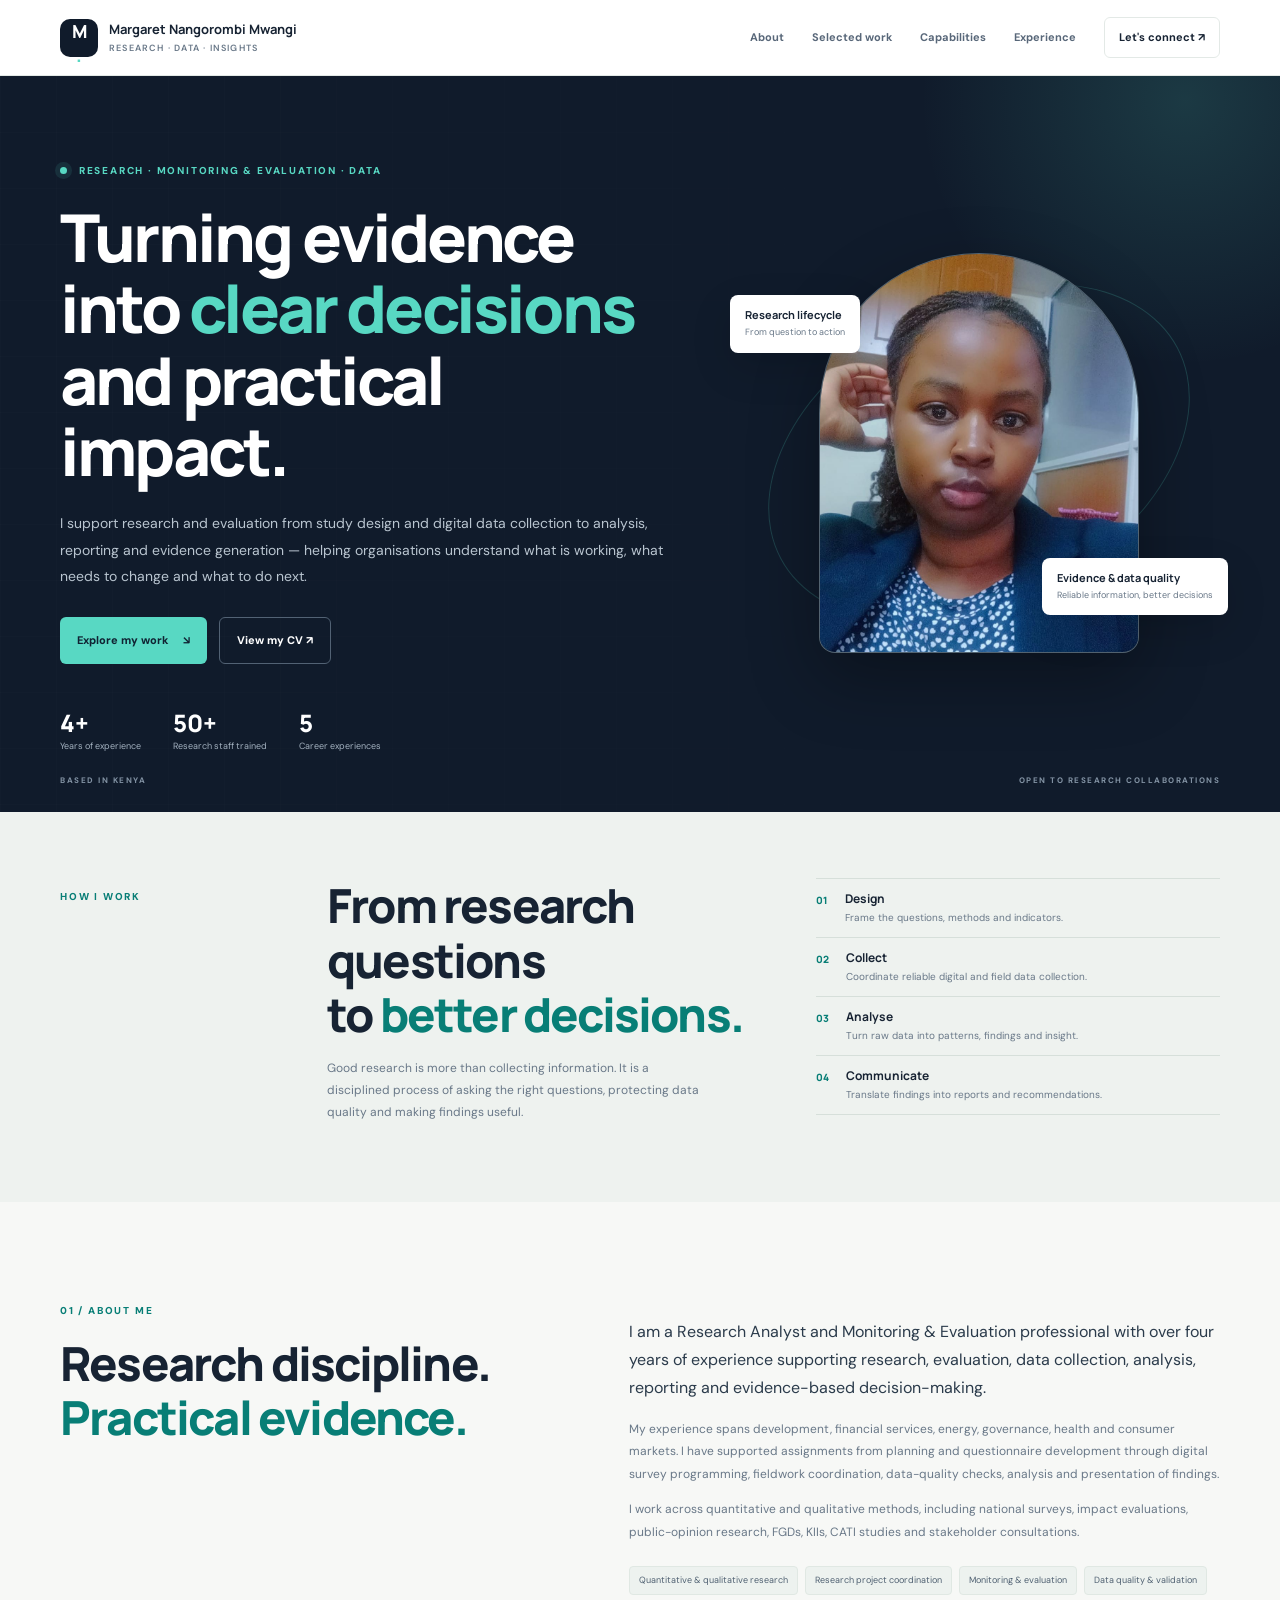
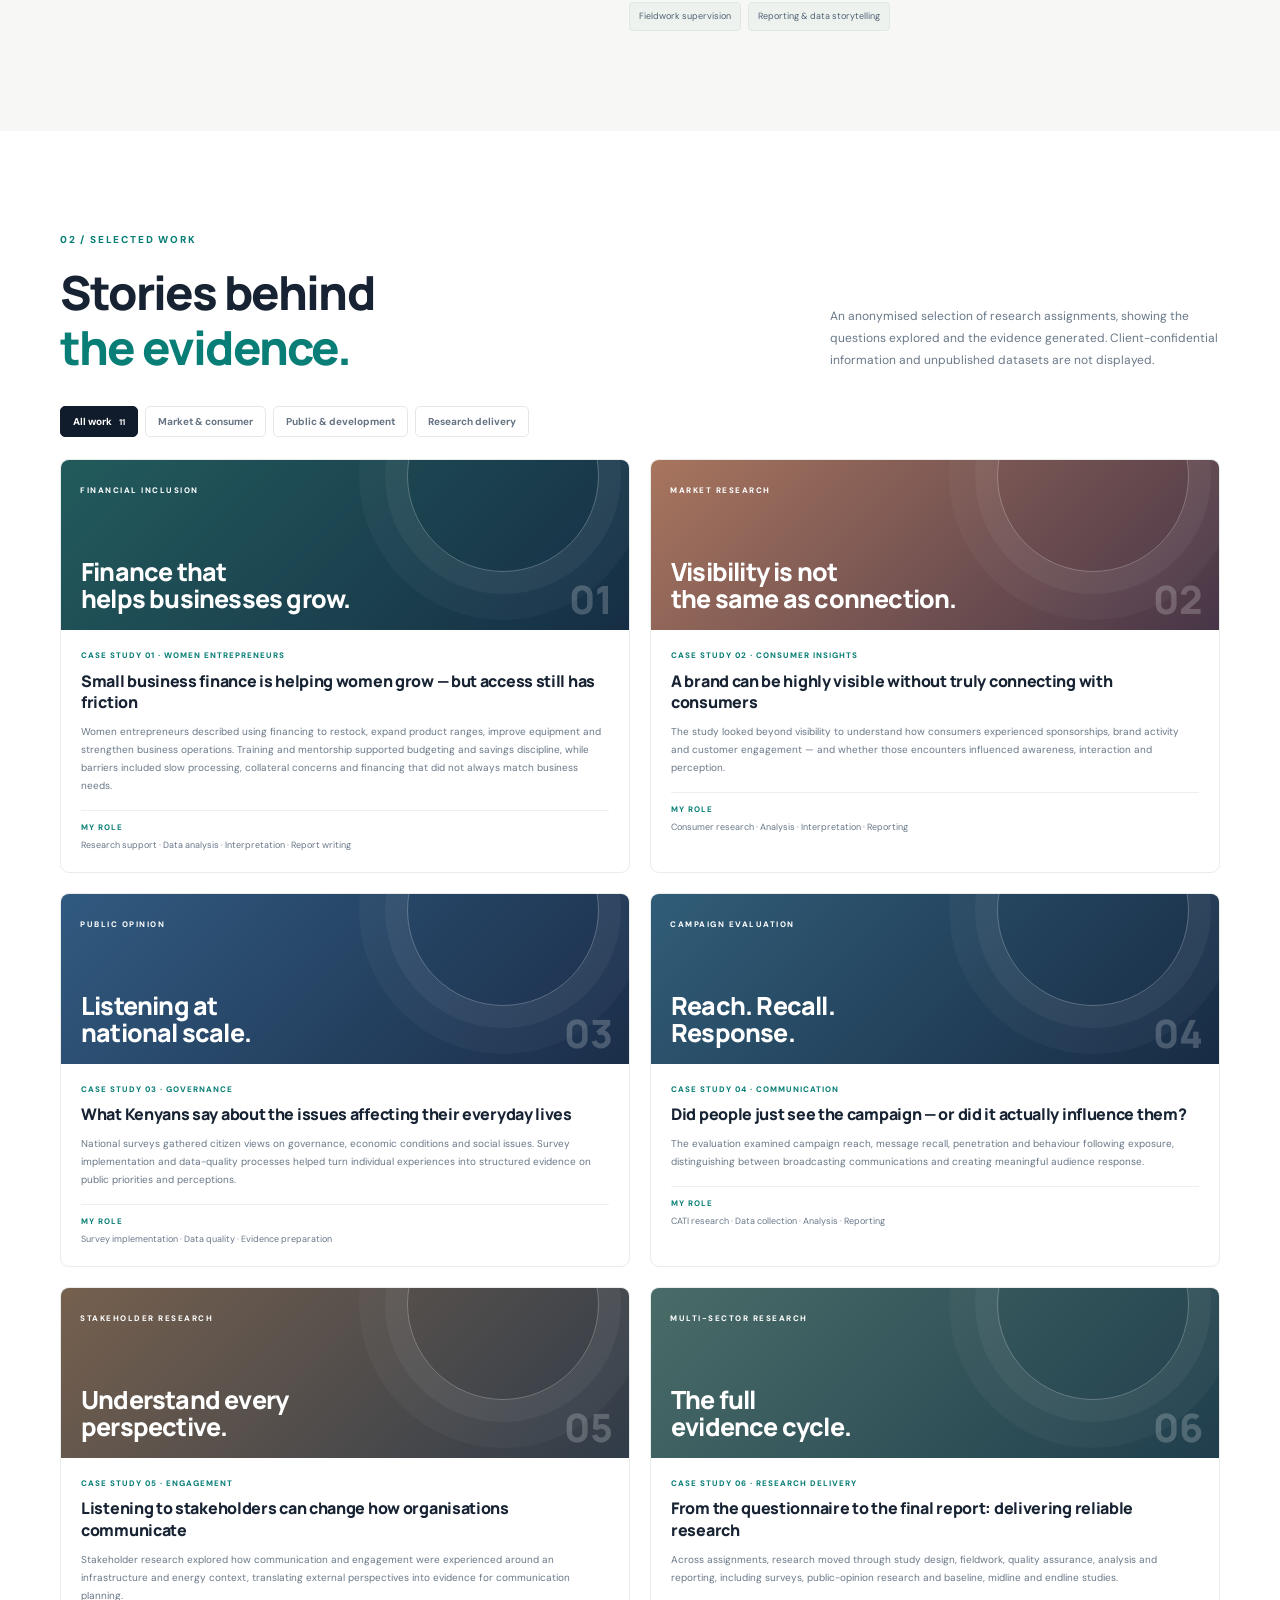
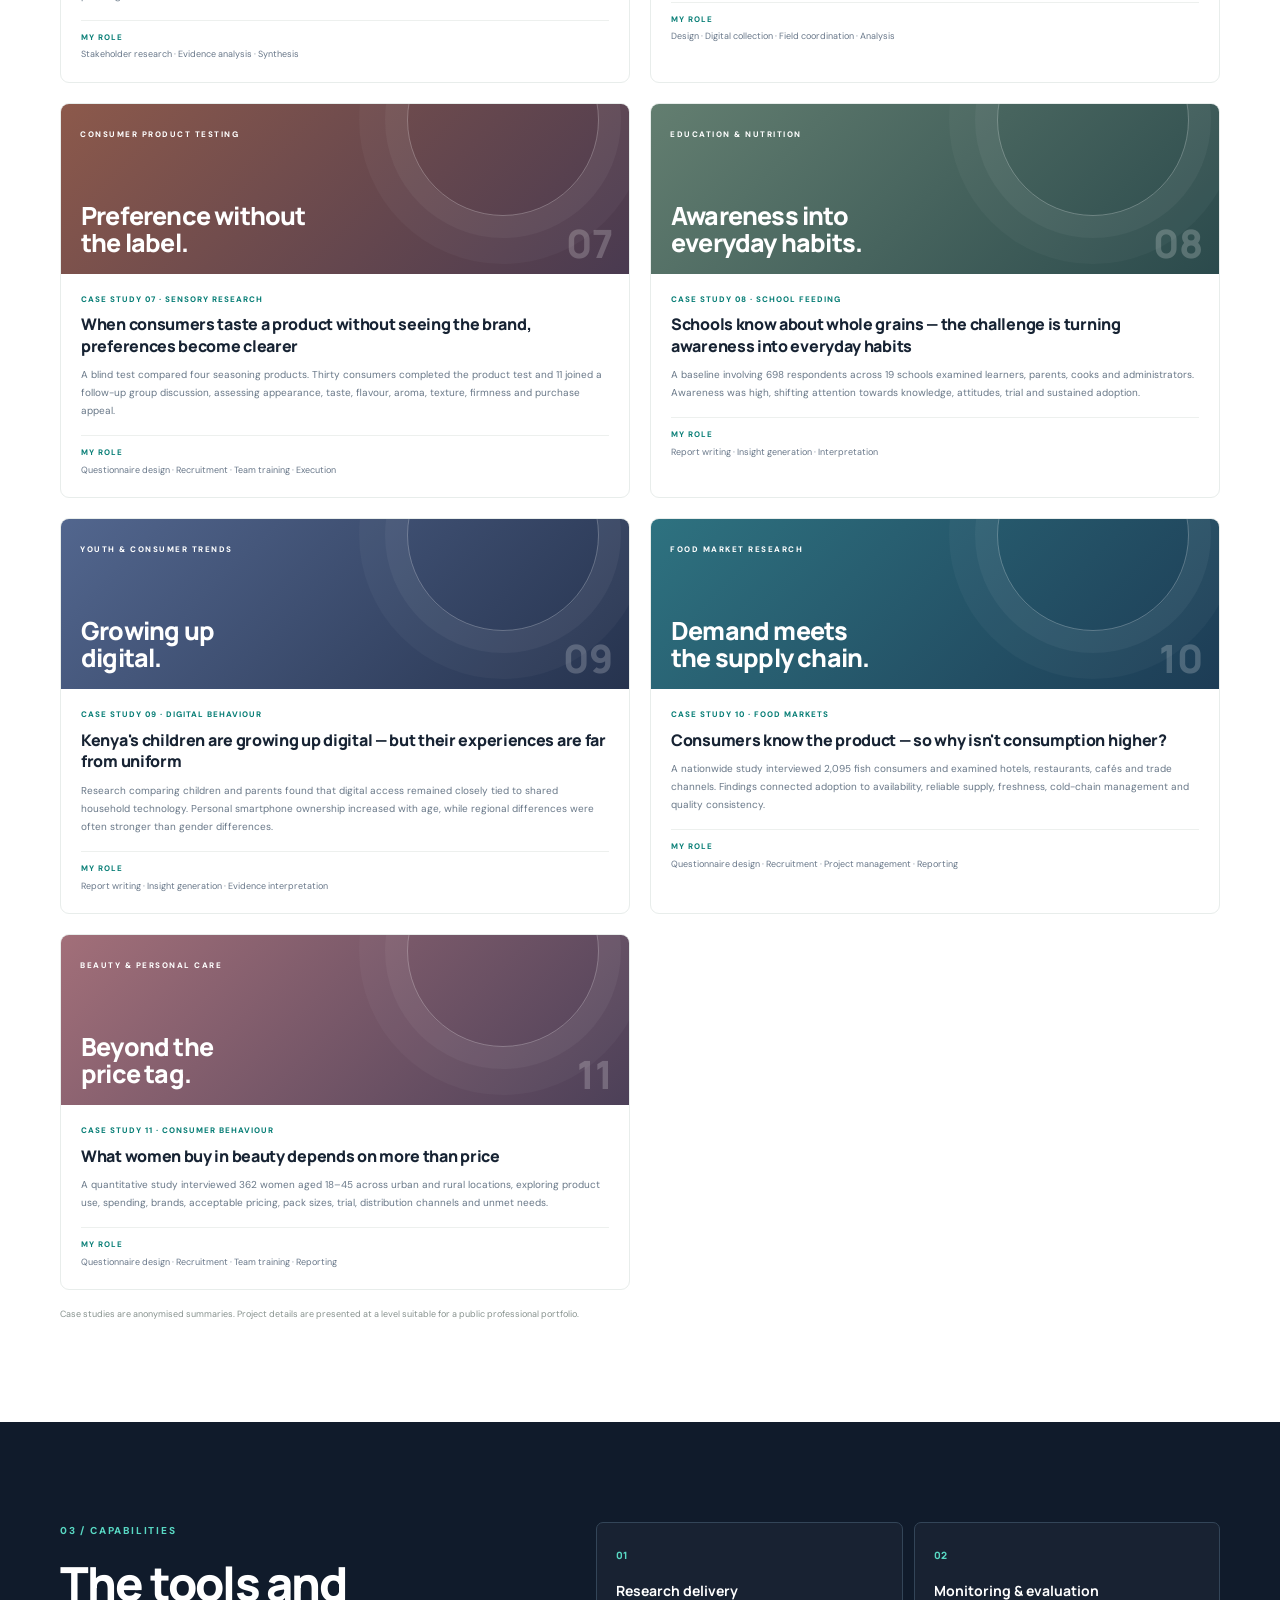
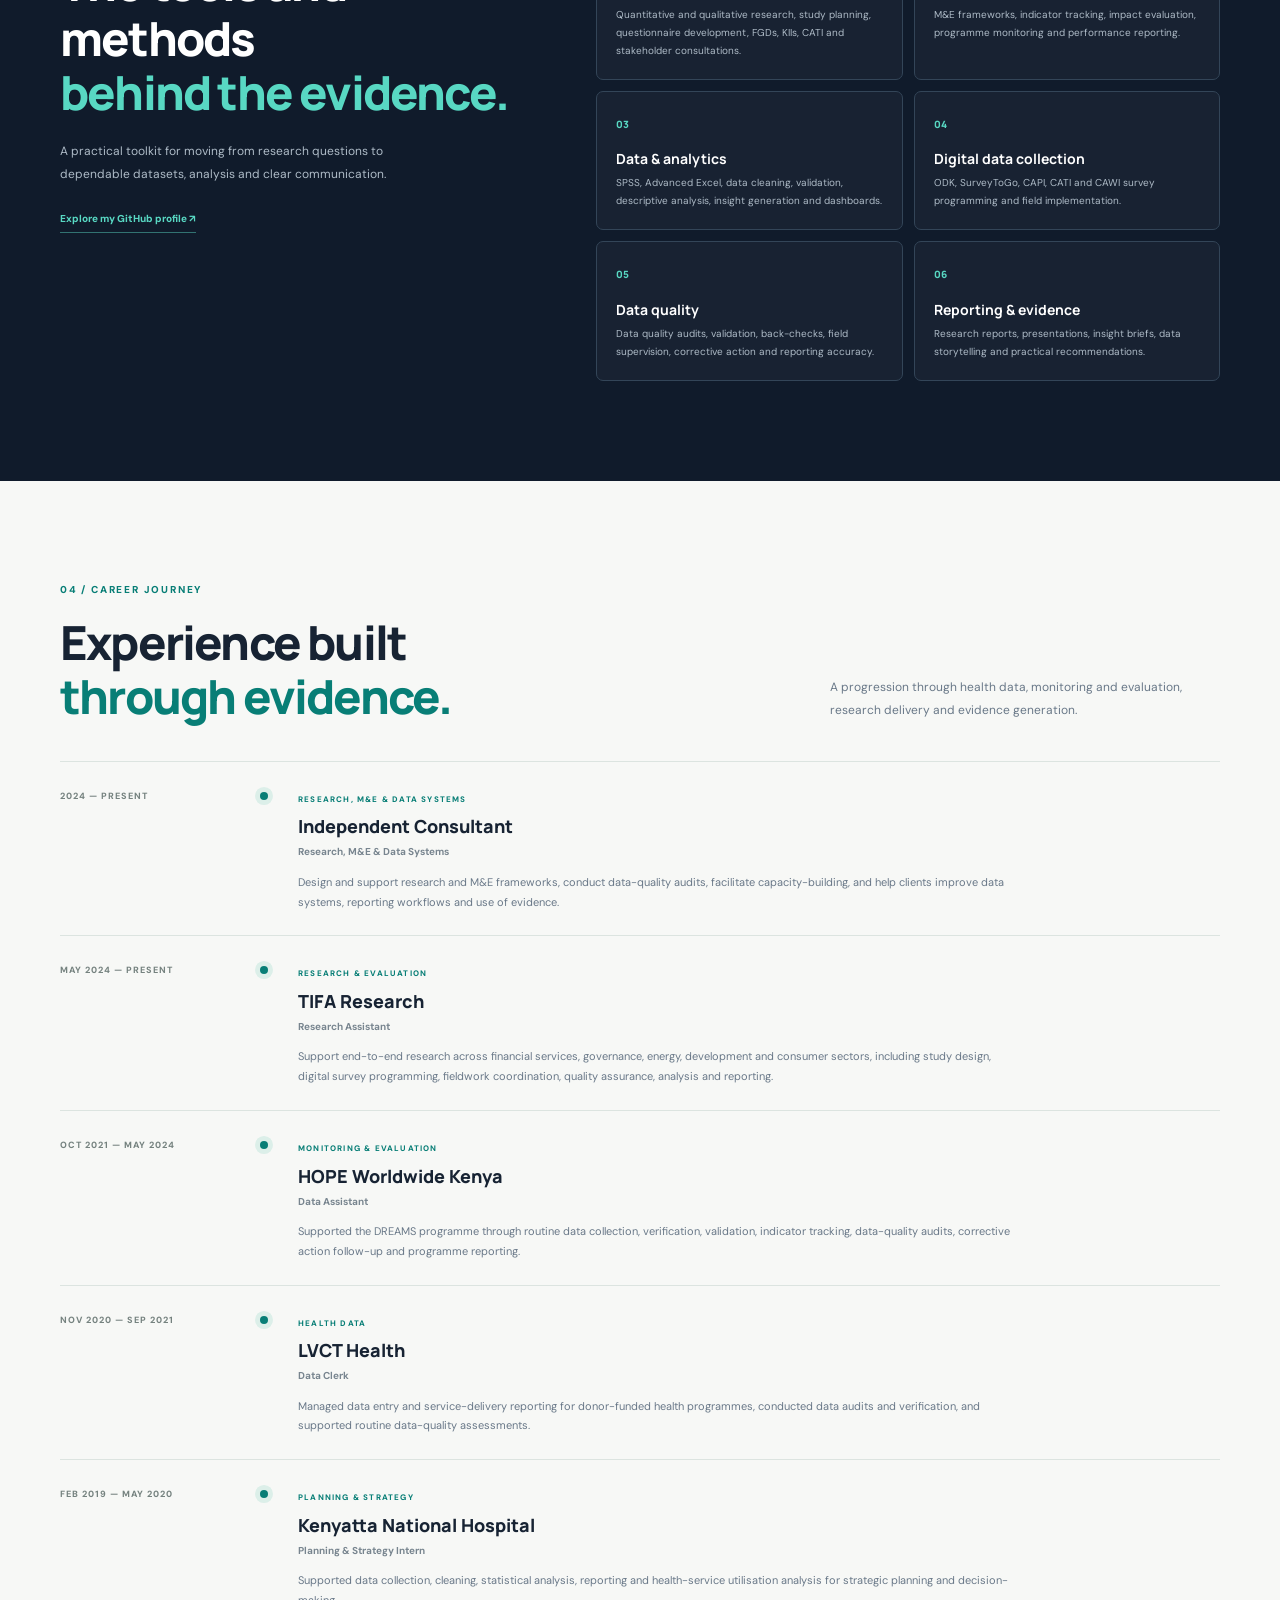
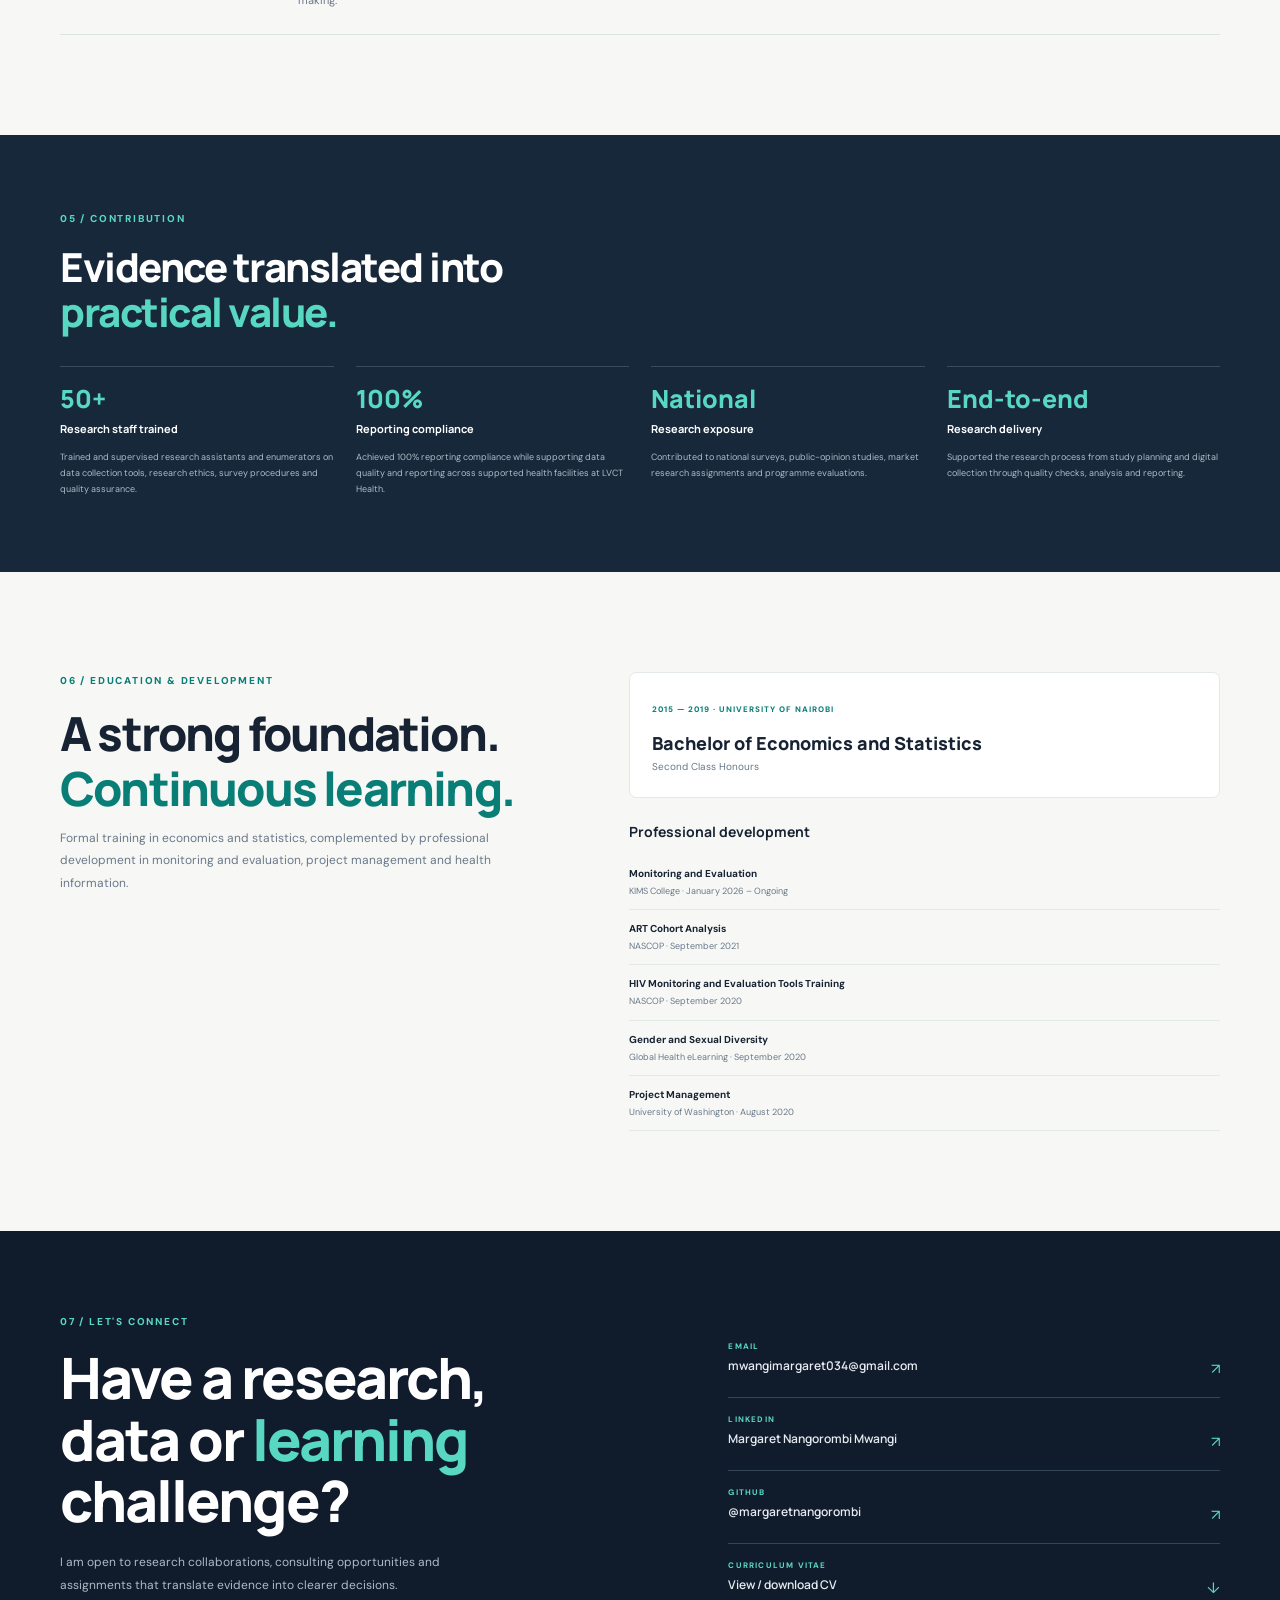
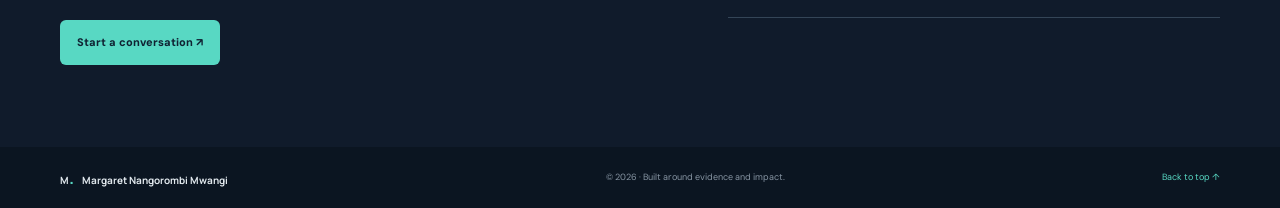
==== index.html @ 3647f0f6 "Correct existing CV asset link" ====
<!doctype html>
<html lang="en">
<head>
  <meta charset="utf-8">
  <meta name="viewport" content="width=device-width, initial-scale=1">
  <meta name="theme-color" content="#101b2b">
  <meta name="description" content="Margaret Nangorombi Mwangi — Research, Monitoring & Evaluation, Data Analysis and Digital Research Systems.">
  <meta property="og:title" content="Margaret Nangorombi Mwangi | Research & Data">
  <meta property="og:description" content="Turning research evidence into clearer decisions and practical impact.">
  <title>Margaret Nangorombi Mwangi | Research, Data & Insights</title>
  <link rel="preconnect" href="https://fonts.googleapis.com">
  <link rel="preconnect" href="https://fonts.gstatic.com" crossorigin>
  <link href="https://fonts.googleapis.com/css2?family=DM+Sans:wght@400;500;600;700&family=Manrope:wght@400;500;600;700;800&display=swap" rel="stylesheet">
  <link rel="stylesheet" href="style.css">
  <script src="script.js" defer></script>
</head>
<body>
<a class="skip" href="#main">Skip to content</a>
<header class="header">
  <div class="nav wrap">
    <a class="brand" href="#home"><span class="brand-mark">M<span>.</span></span><span>Margaret Nangorombi Mwangi<small>RESEARCH · DATA · INSIGHTS</small></span></a>
    <button class="menu-toggle" aria-label="Open navigation" aria-expanded="false" aria-controls="nav-links"><i></i><i></i><i></i></button>
    <nav id="nav-links" aria-label="Main navigation">
      <a href="#about">About</a><a href="#work">Selected work</a><a href="#capabilities">Capabilities</a><a href="#experience">Experience</a><a class="nav-cta" href="#contact">Let's connect ↗</a>
    </nav>
  </div>
</header>
<main id="main">
<section class="hero" id="home">
  <div class="hero-grid"></div>
  <div class="wrap hero-layout">
    <div class="hero-copy">
      <p class="eyebrow"><span class="pulse"></span> RESEARCH · MONITORING & EVALUATION · DATA</p>
      <h1>Turning evidence into <em>clear decisions</em> and practical impact.</h1>
      <p class="hero-lede">I support research and evaluation from study design and digital data collection to analysis, reporting and evidence generation — helping organisations understand what is working, what needs to change and what to do next.</p>
      <div class="actions"><a class="btn primary" href="#work">Explore my work <b>↘</b></a><a class="btn outline" href="Margaret-Nangorombi-Mwangi-CV..pdf" target="_blank" rel="noopener">View my CV ↗</a></div>
      <div class="metrics"><div><strong>4+</strong><span>Years of experience</span></div><div><strong>50+</strong><span>Research staff trained</span></div><div><strong>5</strong><span>Career experiences</span></div></div>
    </div>
    <div class="hero-photo">
      <div class="portrait"><img src="margaret-profile.jpg" alt="Margaret Nangorombi Mwangi"></div>
      <div class="float-card card-top"><b>Research lifecycle</b><small>From question to action</small></div>
      <div class="float-card card-bottom"><b>Evidence & data quality</b><small>Reliable information, better decisions</small></div>
      <div class="ring"></div>
    </div>
  </div>
  <div class="wrap hero-foot"><span>BASED IN KENYA</span><span>OPEN TO RESEARCH COLLABORATIONS</span></div>
</section>

<section class="intro">
  <div class="wrap intro-grid">
    <p class="kicker">HOW I WORK</p>
    <div><h2>From research questions<br>to <span>better decisions.</span></h2><p class="muted">Good research is more than collecting information. It is a disciplined process of asking the right questions, protecting data quality and making findings useful.</p></div>
    <div class="steps">
      <div><b>01</b><p><strong>Design</strong><small>Frame the questions, methods and indicators.</small></p></div>
      <div><b>02</b><p><strong>Collect</strong><small>Coordinate reliable digital and field data collection.</small></p></div>
      <div><b>03</b><p><strong>Analyse</strong><small>Turn raw data into patterns, findings and insight.</small></p></div>
      <div><b>04</b><p><strong>Communicate</strong><small>Translate findings into reports and recommendations.</small></p></div>
    </div>
  </div>
</section>

<section class="section" id="about">
  <div class="wrap two-col">
    <div><p class="kicker">01 / ABOUT ME</p><h2 class="heading">Research discipline.<br><span>Practical evidence.</span></h2></div>
    <div class="about-copy">
      <p class="lead">I am a Research Analyst and Monitoring & Evaluation professional with over four years of experience supporting research, evaluation, data collection, analysis, reporting and evidence-based decision-making.</p>
      <p>My experience spans development, financial services, energy, governance, health and consumer markets. I have supported assignments from planning and questionnaire development through digital survey programming, fieldwork coordination, data-quality checks, analysis and presentation of findings.</p>
      <p>I work across quantitative and qualitative methods, including national surveys, impact evaluations, public-opinion research, FGDs, KIIs, CATI studies and stakeholder consultations.</p>
      <div class="tags"><span>Quantitative & qualitative research</span><span>Research project coordination</span><span>Monitoring & evaluation</span><span>Data quality & validation</span><span>Fieldwork supervision</span><span>Reporting & data storytelling</span></div>
    </div>
  </div>
</section>

<section class="section work" id="work">
  <div class="wrap">
    <div class="section-head"><div><p class="kicker">02 / SELECTED WORK</p><h2 class="heading">Stories behind<br><span>the evidence.</span></h2></div><p class="muted section-intro">An anonymised selection of research assignments, showing the questions explored and the evidence generated. Client-confidential information and unpublished datasets are not displayed.</p></div>
    <div class="filters" role="group" aria-label="Filter case studies">
      <button class="filter active" data-filter="all" aria-pressed="true">All work <small>11</small></button>
      <button class="filter" data-filter="market" aria-pressed="false">Market & consumer</button>
      <button class="filter" data-filter="public" aria-pressed="false">Public & development</button>
      <button class="filter" data-filter="delivery" aria-pressed="false">Research delivery</button>
    </div>
    <div class="projects">
      <article class="project" data-category="public"><div class="art art-1"><span>FINANCIAL INCLUSION</span><b>01</b><strong>Finance that<br>helps businesses grow.</strong></div><div class="project-copy"><p class="project-type">CASE STUDY 01 · WOMEN ENTREPRENEURS</p><h3>Small business finance is helping women grow — but access still has friction</h3><p>Women entrepreneurs described using financing to restock, expand product ranges, improve equipment and strengthen business operations. Training and mentorship supported budgeting and savings discipline, while barriers included slow processing, collateral concerns and financing that did not always match business needs.</p><div class="role"><b>MY ROLE</b><span>Research support · Data analysis · Interpretation · Report writing</span></div></div></article>
      <article class="project" data-category="market"><div class="art art-2"><span>MARKET RESEARCH</span><b>02</b><strong>Visibility is not<br>the same as connection.</strong></div><div class="project-copy"><p class="project-type">CASE STUDY 02 · CONSUMER INSIGHTS</p><h3>A brand can be highly visible without truly connecting with consumers</h3><p>The study looked beyond visibility to understand how consumers experienced sponsorships, brand activity and customer engagement — and whether those encounters influenced awareness, interaction and perception.</p><div class="role"><b>MY ROLE</b><span>Consumer research · Analysis · Interpretation · Reporting</span></div></div></article>
      <article class="project" data-category="public"><div class="art art-3"><span>PUBLIC OPINION</span><b>03</b><strong>Listening at<br>national scale.</strong></div><div class="project-copy"><p class="project-type">CASE STUDY 03 · GOVERNANCE</p><h3>What Kenyans say about the issues affecting their everyday lives</h3><p>National surveys gathered citizen views on governance, economic conditions and social issues. Survey implementation and data-quality processes helped turn individual experiences into structured evidence on public priorities and perceptions.</p><div class="role"><b>MY ROLE</b><span>Survey implementation · Data quality · Evidence preparation</span></div></div></article>
      <article class="project" data-category="delivery"><div class="art art-4"><span>CAMPAIGN EVALUATION</span><b>04</b><strong>Reach. Recall.<br>Response.</strong></div><div class="project-copy"><p class="project-type">CASE STUDY 04 · COMMUNICATION</p><h3>Did people just see the campaign — or did it actually influence them?</h3><p>The evaluation examined campaign reach, message recall, penetration and behaviour following exposure, distinguishing between broadcasting communications and creating meaningful audience response.</p><div class="role"><b>MY ROLE</b><span>CATI research · Data collection · Analysis · Reporting</span></div></div></article>
      <article class="project" data-category="public"><div class="art art-5"><span>STAKEHOLDER RESEARCH</span><b>05</b><strong>Understand every<br>perspective.</strong></div><div class="project-copy"><p class="project-type">CASE STUDY 05 · ENGAGEMENT</p><h3>Listening to stakeholders can change how organisations communicate</h3><p>Stakeholder research explored how communication and engagement were experienced around an infrastructure and energy context, translating external perspectives into evidence for communication planning.</p><div class="role"><b>MY ROLE</b><span>Stakeholder research · Evidence analysis · Synthesis</span></div></div></article>
      <article class="project" data-category="delivery"><div class="art art-6"><span>MULTI-SECTOR RESEARCH</span><b>06</b><strong>The full<br>evidence cycle.</strong></div><div class="project-copy"><p class="project-type">CASE STUDY 06 · RESEARCH DELIVERY</p><h3>From the questionnaire to the final report: delivering reliable research</h3><p>Across assignments, research moved through study design, fieldwork, quality assurance, analysis and reporting, including surveys, public-opinion research and baseline, midline and endline studies.</p><div class="role"><b>MY ROLE</b><span>Design · Digital collection · Field coordination · Analysis</span></div></div></article>
      <article class="project" data-category="market"><div class="art art-7"><span>CONSUMER PRODUCT TESTING</span><b>07</b><strong>Preference without<br>the label.</strong></div><div class="project-copy"><p class="project-type">CASE STUDY 07 · SENSORY RESEARCH</p><h3>When consumers taste a product without seeing the brand, preferences become clearer</h3><p>A blind test compared four seasoning products. Thirty consumers completed the product test and 11 joined a follow-up group discussion, assessing appearance, taste, flavour, aroma, texture, firmness and purchase appeal.</p><div class="role"><b>MY ROLE</b><span>Questionnaire design · Recruitment · Team training · Execution</span></div></div></article>
      <article class="project" data-category="public"><div class="art art-8"><span>EDUCATION & NUTRITION</span><b>08</b><strong>Awareness into<br>everyday habits.</strong></div><div class="project-copy"><p class="project-type">CASE STUDY 08 · SCHOOL FEEDING</p><h3>Schools know about whole grains — the challenge is turning awareness into everyday habits</h3><p>A baseline involving 698 respondents across 19 schools examined learners, parents, cooks and administrators. Awareness was high, shifting attention towards knowledge, attitudes, trial and sustained adoption.</p><div class="role"><b>MY ROLE</b><span>Report writing · Insight generation · Interpretation</span></div></div></article>
      <article class="project" data-category="market"><div class="art art-9"><span>YOUTH & CONSUMER TRENDS</span><b>09</b><strong>Growing up<br>digital.</strong></div><div class="project-copy"><p class="project-type">CASE STUDY 09 · DIGITAL BEHAVIOUR</p><h3>Kenya's children are growing up digital — but their experiences are far from uniform</h3><p>Research comparing children and parents found that digital access remained closely tied to shared household technology. Personal smartphone ownership increased with age, while regional differences were often stronger than gender differences.</p><div class="role"><b>MY ROLE</b><span>Report writing · Insight generation · Evidence interpretation</span></div></div></article>
      <article class="project" data-category="market"><div class="art art-10"><span>FOOD MARKET RESEARCH</span><b>10</b><strong>Demand meets<br>the supply chain.</strong></div><div class="project-copy"><p class="project-type">CASE STUDY 10 · FOOD MARKETS</p><h3>Consumers know the product — so why isn't consumption higher?</h3><p>A nationwide study interviewed 2,095 fish consumers and examined hotels, restaurants, cafés and trade channels. Findings connected adoption to availability, reliable supply, freshness, cold-chain management and quality consistency.</p><div class="role"><b>MY ROLE</b><span>Questionnaire design · Recruitment · Project management · Reporting</span></div></div></article>
      <article class="project" data-category="market"><div class="art art-11"><span>BEAUTY & PERSONAL CARE</span><b>11</b><strong>Beyond the<br>price tag.</strong></div><div class="project-copy"><p class="project-type">CASE STUDY 11 · CONSUMER BEHAVIOUR</p><h3>What women buy in beauty depends on more than price</h3><p>A quantitative study interviewed 362 women aged 18–45 across urban and rural locations, exploring product use, spending, brands, acceptable pricing, pack sizes, trial, distribution channels and unmet needs.</p><div class="role"><b>MY ROLE</b><span>Questionnaire design · Recruitment · Team training · Reporting</span></div></div></article>
    </div>
    <p class="note">Case studies are anonymised summaries. Project details are presented at a level suitable for a public professional portfolio.</p>
  </div>
</section>

<section class="section capabilities" id="capabilities">
  <div class="wrap cap-layout">
    <div><p class="kicker light-kicker">03 / CAPABILITIES</p><h2 class="heading light">The tools and methods<br><span>behind the evidence.</span></h2><p class="cap-intro">A practical toolkit for moving from research questions to dependable datasets, analysis and clear communication.</p><a class="under-link" href="https://github.com/margaretnangorombi" target="_blank" rel="noopener">Explore my GitHub profile ↗</a></div>
    <div class="cap-grid">
      <article><small>01</small><h3>Research delivery</h3><p>Quantitative and qualitative research, study planning, questionnaire development, FGDs, KIIs, CATI and stakeholder consultations.</p></article>
      <article><small>02</small><h3>Monitoring & evaluation</h3><p>M&E frameworks, indicator tracking, impact evaluation, programme monitoring and performance reporting.</p></article>
      <article><small>03</small><h3>Data & analytics</h3><p>SPSS, Advanced Excel, data cleaning, validation, descriptive analysis, insight generation and dashboards.</p></article>
      <article><small>04</small><h3>Digital data collection</h3><p>ODK, SurveyToGo, CAPI, CATI and CAWI survey programming and field implementation.</p></article>
      <article><small>05</small><h3>Data quality</h3><p>Data quality audits, validation, back-checks, field supervision, corrective action and reporting accuracy.</p></article>
      <article><small>06</small><h3>Reporting & evidence</h3><p>Research reports, presentations, insight briefs, data storytelling and practical recommendations.</p></article>
    </div>
  </div>
</section>

<section class="section experience" id="experience">
  <div class="wrap">
    <div class="section-head"><div><p class="kicker">04 / CAREER JOURNEY</p><h2 class="heading">Experience built<br><span>through evidence.</span></h2></div><p class="muted section-intro">A progression through health data, monitoring and evaluation, research delivery and evidence generation.</p></div>
    <div class="timeline">
      <article><time>2024 — PRESENT</time><div class="dot"></div><div><small>RESEARCH, M&E & DATA SYSTEMS</small><h3>Independent Consultant</h3><b>Research, M&E & Data Systems</b><p>Design and support research and M&E frameworks, conduct data-quality audits, facilitate capacity-building, and help clients improve data systems, reporting workflows and use of evidence.</p></div></article>
      <article><time>MAY 2024 — PRESENT</time><div class="dot"></div><div><small>RESEARCH & EVALUATION</small><h3>TIFA Research</h3><b>Research Assistant</b><p>Support end-to-end research across financial services, governance, energy, development and consumer sectors, including study design, digital survey programming, fieldwork coordination, quality assurance, analysis and reporting.</p></div></article>
      <article><time>OCT 2021 — MAY 2024</time><div class="dot"></div><div><small>MONITORING & EVALUATION</small><h3>HOPE Worldwide Kenya</h3><b>Data Assistant</b><p>Supported the DREAMS programme through routine data collection, verification, validation, indicator tracking, data-quality audits, corrective action follow-up and programme reporting.</p></div></article>
      <article><time>NOV 2020 — SEP 2021</time><div class="dot"></div><div><small>HEALTH DATA</small><h3>LVCT Health</h3><b>Data Clerk</b><p>Managed data entry and service-delivery reporting for donor-funded health programmes, conducted data audits and verification, and supported routine data-quality assessments.</p></div></article>
      <article><time>FEB 2019 — MAY 2020</time><div class="dot"></div><div><small>PLANNING & STRATEGY</small><h3>Kenyatta National Hospital</h3><b>Planning & Strategy Intern</b><p>Supported data collection, cleaning, statistical analysis, reporting and health-service utilisation analysis for strategic planning and decision-making.</p></div></article>
    </div>
  </div>
</section>

<section class="impact">
  <div class="wrap"><p class="kicker light-kicker">05 / CONTRIBUTION</p><h2>Evidence translated into<br><span>practical value.</span></h2>
    <div class="impact-grid">
      <div><strong>50+</strong><b>Research staff trained</b><p>Trained and supervised research assistants and enumerators on data collection tools, research ethics, survey procedures and quality assurance.</p></div>
      <div><strong>100%</strong><b>Reporting compliance</b><p>Achieved 100% reporting compliance while supporting data quality and reporting across supported health facilities at LVCT Health.</p></div>
      <div><strong>National</strong><b>Research exposure</b><p>Contributed to national surveys, public-opinion studies, market research assignments and programme evaluations.</p></div>
      <div><strong>End-to-end</strong><b>Research delivery</b><p>Supported the research process from study planning and digital collection through quality checks, analysis and reporting.</p></div>
    </div>
  </div>
</section>

<section class="section education" id="education">
  <div class="wrap two-col">
    <div><p class="kicker">06 / EDUCATION & DEVELOPMENT</p><h2 class="heading">A strong foundation.<br><span>Continuous learning.</span></h2><p class="muted">Formal training in economics and statistics, complemented by professional development in monitoring and evaluation, project management and health information.</p></div>
    <div>
      <article class="degree"><small>2015 — 2019 · UNIVERSITY OF NAIROBI</small><h3>Bachelor of Economics and Statistics</h3><p>Second Class Honours</p></article>
      <div class="learning"><h3>Professional development</h3><p><b>Monitoring and Evaluation</b><span>KIMS College · January 2026 – Ongoing</span></p><p><b>ART Cohort Analysis</b><span>NASCOP · September 2021</span></p><p><b>HIV Monitoring and Evaluation Tools Training</b><span>NASCOP · September 2020</span></p><p><b>Gender and Sexual Diversity</b><span>Global Health eLearning · September 2020</span></p><p><b>Project Management</b><span>University of Washington · August 2020</span></p></div>
    </div>
  </div>
</section>

<section class="contact" id="contact">
  <div class="wrap contact-layout"><div><p class="kicker light-kicker">07 / LET'S CONNECT</p><h2>Have a research,<br>data or <em>learning</em><br>challenge?</h2><p>I am open to research collaborations, consulting opportunities and assignments that translate evidence into clearer decisions.</p><a class="btn primary" href="mailto:mwangimargaret034@gmail.com">Start a conversation ↗</a></div>
    <div class="contact-links"><a href="mailto:mwangimargaret034@gmail.com"><small>EMAIL</small><b>mwangimargaret034@gmail.com</b><i>↗</i></a><a href="https://www.linkedin.com/in/margaret-nangorombi-mwangi-8ba0b8177/" target="_blank" rel="noopener"><small>LINKEDIN</small><b>Margaret Nangorombi Mwangi</b><i>↗</i></a><a href="https://github.com/margaretnangorombi" target="_blank" rel="noopener"><small>GITHUB</small><b>@margaretnangorombi</b><i>↗</i></a><a href="Margaret-Nangorombi-Mwangi-CV..pdf" target="_blank" rel="noopener"><small>CURRICULUM VITAE</small><b>View / download CV</b><i>↓</i></a></div>
  </div>
</section>
</main>
<footer><div class="wrap footer"><a href="#home">M<span>.</span> Margaret Nangorombi Mwangi</a><p>© <span id="year"></span> · Built around evidence and impact.</p><a href="#home">Back to top ↑</a></div></footer>
</body>
</html>
---- style.css ----
:root{--navy:#101b2b;--navy2:#17283b;--ink:#172333;--muted:#697888;--paper:#f7f8f6;--white:#fff;--line:#e3e9e6;--teal:#58d8c3;--teal-dark:#087e76;--blue:#a8c3ff;--display:"Manrope",sans-serif;--body:"DM Sans",sans-serif;--width:1160px}
*{box-sizing:border-box}html{scroll-behavior:smooth;scroll-padding-top:84px}body{margin:0;background:var(--paper);color:var(--ink);font:15px/1.7 var(--body);-webkit-font-smoothing:antialiased}a{color:inherit;text-decoration:none}img{display:block;max-width:100%}.wrap{width:min(var(--width),calc(100% - 48px));margin:auto}.skip{position:absolute;left:-9999px;top:10px;background:#fff;padding:10px;z-index:100}.skip:focus{left:10px}.header{height:76px;position:sticky;top:0;z-index:50;background:rgba(255,255,255,.95);backdrop-filter:blur(14px);border-bottom:1px solid var(--line)}.nav{height:100%;display:flex;align-items:center;justify-content:space-between}.brand{display:flex;align-items:center;gap:11px;font:700 13px var(--display)}.brand>span:last-child{line-height:1.3}.brand small{display:block;color:var(--muted);font:600 9px var(--body);letter-spacing:1.2px;margin-top:4px}.brand-mark{width:38px;height:38px;display:grid;place-items:center;border-radius:10px;background:var(--navy);color:#fff;font:800 18px var(--display)}.brand-mark span,footer .footer>a:first-child span{color:var(--teal)}nav{display:flex;align-items:center;gap:28px}nav a{font-size:11px;font-weight:700;color:#586779}nav a:hover{color:var(--teal-dark)}nav .nav-cta{padding:10px 14px;border:1px solid var(--line);border-radius:6px;color:var(--ink)}.menu-toggle{display:none;background:none;border:0;padding:8px}.menu-toggle i{display:block;width:22px;height:2px;background:var(--ink);margin:5px}
.hero{position:relative;overflow:hidden;background:var(--navy);color:#fff;padding:76px 0 25px}.hero-grid{position:absolute;inset:0;opacity:.15;background-image:linear-gradient(rgba(255,255,255,.08) 1px,transparent 1px),linear-gradient(90deg,rgba(255,255,255,.08) 1px,transparent 1px);background-size:56px 56px;mask-image:linear-gradient(90deg,#000,transparent 85%)}.hero:after{content:"";position:absolute;width:550px;height:550px;right:-180px;top:-250px;border-radius:50%;background:radial-gradient(circle,rgba(88,216,195,.16),transparent 68%)}.hero-layout{position:relative;z-index:1;display:grid;grid-template-columns:1.12fr .88fr;gap:65px;align-items:center;min-height:495px}.eyebrow,.kicker{font-size:10px;font-weight:800;letter-spacing:1.8px;color:var(--teal-dark)}.eyebrow{color:var(--teal)}.pulse{display:inline-block;width:7px;height:7px;background:var(--teal);border-radius:50%;margin-right:8px;box-shadow:0 0 0 5px #58d8c31b}.hero h1{font:800 clamp(42px,5.2vw,66px)/1.08 var(--display);letter-spacing:-2.8px;margin:23px 0}.hero h1 em,.contact h2 em{font-style:normal;color:var(--teal)}.hero-lede{max-width:620px;color:#b9c5d0;font-size:14px;line-height:1.9}.actions{display:flex;gap:12px;flex-wrap:wrap;margin:27px 0 42px}.btn{display:inline-flex;align-items:center;gap:15px;padding:13px 17px;border-radius:6px;font-size:11px;font-weight:800;transition:.2s}.btn:hover{transform:translateY(-2px)}.btn.primary{background:var(--teal);color:#102333}.btn.primary:hover{background:#7be5d4}.btn.outline{border:1px solid #526274;color:#fff}.metrics{display:flex;gap:32px}.metrics div{display:flex;flex-direction:column}.metrics strong{font:800 24px var(--display)}.metrics span{font-size:9px;color:#a3b1bf}.hero-photo{position:relative;min-height:425px;display:flex;align-items:center;justify-content:center}.portrait{position:relative;z-index:2;width:min(320px,75%);height:400px;border-radius:160px 160px 16px 16px;overflow:hidden;background:#263a4b;border:1px solid #ffffff35;box-shadow:0 24px 70px #0005}.portrait img{width:100%;height:100%;object-fit:cover;object-position:center 28%}.float-card{position:absolute;z-index:3;background:#fff;color:var(--ink);padding:12px 15px;border-radius:8px;box-shadow:0 15px 40px #0002}.float-card b,.float-card small{display:block}.float-card b{font:700 11px var(--display)}.float-card small{font-size:9px;color:var(--muted);margin-top:3px}.card-top{top:55px;left:-8px}.card-bottom{right:-8px;bottom:50px}.ring{position:absolute;width:450px;height:300px;border:1px solid #58d8c333;border-radius:50%;transform:rotate(-28deg)}.hero-foot{position:relative;z-index:1;display:flex;justify-content:space-between;color:#8292a3;font-size:8px;font-weight:800;letter-spacing:1.5px;margin-top:20px}
.intro{padding:66px 0;background:#eef2ef}.intro-grid{display:grid;grid-template-columns:.55fr 1.1fr 1fr;gap:45px;align-items:start}.intro-grid .kicker{margin-top:10px}.intro h2,.heading{font:800 clamp(34px,4vw,47px)/1.16 var(--display);letter-spacing:-1.8px;margin:0}.intro h2 span,.heading span{color:var(--teal-dark)}.muted{color:var(--muted);font-size:12px;line-height:1.85}.intro .muted{max-width:380px;margin-top:15px}.steps{border-top:1px solid #d6dfda}.steps>div{display:flex;gap:17px;padding:11px 0;border-bottom:1px solid #d6dfda}.steps>div>b{font:800 10px var(--display);color:var(--teal-dark);padding-top:3px}.steps p{margin:0}.steps strong,.steps small{display:block}.steps strong{font:700 12px var(--display)}.steps small{font-size:10px;color:var(--muted);margin-top:2px}
.section{padding:100px 0}.two-col{display:grid;grid-template-columns:.9fr 1.1fr;gap:85px;align-items:start}.kicker{margin:0 0 17px}.about-copy .lead{font-size:16px;color:#2b3b4b;line-height:1.75}.about-copy p:not(.lead){font-size:12px;color:var(--muted);line-height:1.9}.tags{display:flex;flex-wrap:wrap;gap:7px;margin-top:22px}.tags span{font-size:9px;color:#506172;background:#edf2ef;border:1px solid #e0e8e3;padding:6px 9px;border-radius:4px}
.work{background:#fff}.section-head{display:flex;justify-content:space-between;align-items:end;gap:45px;margin-bottom:32px}.section-intro{max-width:390px;margin:0 0 3px}.filters{display:flex;flex-wrap:wrap;gap:7px;margin-bottom:22px}.filter{background:#fff;border:1px solid var(--line);border-radius:5px;padding:8px 12px;font:700 10px var(--body);color:#657383;cursor:pointer}.filter.active,.filter:hover{background:var(--navy);border-color:var(--navy);color:#fff}.filter small{margin-left:5px}.projects{display:grid;grid-template-columns:repeat(2,1fr);gap:20px}.project{overflow:hidden;border:1px solid #e8edeb;border-radius:9px;background:#fff;transition:transform .2s,box-shadow .2s}.project:hover{transform:translateY(-4px);box-shadow:0 18px 45px #10203013}.project[hidden]{display:none}.art{height:170px;position:relative;overflow:hidden;padding:16px 19px;color:#fff;background:linear-gradient(135deg,#225b5c,#162e45)}.art:after{content:"";position:absolute;width:190px;height:190px;right:30px;top:-80px;border:1px solid #ffffff45;border-radius:50%;box-shadow:0 0 0 22px #ffffff0b,0 0 0 48px #ffffff08}.art>span{font-size:8px;font-weight:800;letter-spacing:1.5px}.art>b{position:absolute;right:16px;bottom:4px;font:800 39px var(--display);color:#ffffff35}.art>strong{position:absolute;left:20px;bottom:18px;font:800 25px/1.08 var(--display);letter-spacing:-.8px}.art-2{background:linear-gradient(135deg,#a8755e,#473547)}.art-3{background:linear-gradient(135deg,#315a80,#1b2e49)}.art-4{background:linear-gradient(135deg,#315d78,#182b44)}.art-5{background:linear-gradient(135deg,#76604e,#303c49)}.art-6{background:linear-gradient(135deg,#496c68,#203e4d)}.art-7{background:linear-gradient(135deg,#8c594b,#493a50)}.art-8{background:linear-gradient(135deg,#637e70,#2b4a4c)}.art-9{background:linear-gradient(135deg,#52668e,#26334e)}.art-10{background:linear-gradient(135deg,#2e7280,#1d3c55)}.art-11{background:linear-gradient(135deg,#a26f79,#4c4058)}.project-copy{padding:19px 20px}.project-type{font-size:8px;letter-spacing:1px;font-weight:800;color:var(--teal-dark);margin:0 0 8px}.project-copy h3{font:800 16px/1.35 var(--display);letter-spacing:-.3px;margin:0 0 9px}.project-copy>p:not(.project-type){font-size:10px;color:var(--muted);line-height:1.8;margin:0 0 15px}.role{border-top:1px solid #edf0ee;padding-top:10px}.role b,.role span{display:block}.role b{font-size:8px;letter-spacing:1px;color:var(--teal-dark)}.role span{font-size:9px;color:#687789;margin-top:3px}.note{font-size:9px;color:#87928e;margin:17px 0 0}
.capabilities,.contact{background:var(--navy);color:#fff}.cap-layout{display:grid;grid-template-columns:.85fr 1.15fr;gap:75px}.light-kicker{color:var(--teal)}.heading.light{color:#fff}.heading.light span{color:var(--teal)}.cap-intro,.contact-layout>div:first-child>p:not(.kicker){max-width:390px;color:#aebbc7;font-size:12px;line-height:1.9;margin:20px 0}.under-link{display:inline-block;color:var(--teal);font-size:10px;font-weight:800;border-bottom:1px solid #58d8c377;padding-bottom:5px}.cap-grid{display:grid;grid-template-columns:repeat(2,1fr);gap:11px}.cap-grid article{padding:19px;border:1px solid #334558;background:#ffffff08;border-radius:7px}.cap-grid small{color:var(--teal);font:800 10px var(--display)}.cap-grid h3{font:700 14px var(--display);margin:13px 0 6px}.cap-grid p{font-size:10px;color:#aebbc7;line-height:1.8;margin:0}
.experience{background:#f7f8f6}.timeline{border-top:1px solid #dce4e0;margin-top:37px}.timeline article{display:grid;grid-template-columns:180px 18px 1fr;gap:20px;padding:23px 0;border-bottom:1px solid #dce4e0}.timeline time{font-size:9px;font-weight:800;letter-spacing:1px;color:#75827f;padding-top:4px}.dot{width:8px;height:8px;background:var(--teal-dark);border-radius:50%;margin-top:7px;box-shadow:0 0 0 5px #dcefe9}.timeline article small{font-size:8px;font-weight:800;letter-spacing:1.2px;color:var(--teal-dark)}.timeline h3{font:800 18px var(--display);margin:4px 0 0}.timeline article b{font-size:10px;color:#78858f}.timeline article p{max-width:720px;font-size:11px;color:var(--muted);line-height:1.8;margin:9px 0 0}
.impact{background:#17283a;color:#fff;padding:75px 0}.impact h2{font:800 40px/1.13 var(--display);letter-spacing:-1.5px;margin:0 0 32px}.impact h2 span{color:var(--teal)}.impact-grid{display:grid;grid-template-columns:repeat(4,1fr);gap:22px}.impact-grid>div{border-top:1px solid #3b4b5b;padding-top:14px}.impact-grid strong{display:block;font:800 25px var(--display);color:var(--teal)}.impact-grid b{font:700 11px var(--display)}.impact-grid p{font-size:9px;color:#aebbc7;line-height:1.8;margin:7px 0 0}
.degree{background:#fff;border:1px solid var(--line);padding:22px;border-radius:7px}.degree small{font-size:8px;color:var(--teal-dark);font-weight:800;letter-spacing:1px}.degree h3{font:800 18px var(--display);margin:10px 0 3px}.degree p{font-size:10px;color:var(--muted);margin:0}.learning{margin-top:24px}.learning h3{font:700 14px var(--display)}.learning p{padding:10px 0;border-bottom:1px solid var(--line);margin:0}.learning b,.learning span{display:block}.learning b{font-size:10px}.learning span{font-size:9px;color:var(--muted);margin-top:2px}
.contact{padding:82px 0}.contact-layout{display:grid;grid-template-columns:1fr .85fr;gap:90px}.contact h2{font:800 clamp(39px,5vw,57px)/1.08 var(--display);letter-spacing:-2px;margin:0}.contact-layout>div:first-child>p:not(.kicker){margin:19px 0 24px}.contact-links{padding-top:12px}.contact-links a{display:grid;grid-template-columns:1fr auto;gap:3px 12px;padding:15px 0;border-bottom:1px solid #344557}.contact-links small{grid-column:1/-1;font-size:8px;letter-spacing:1.2px;font-weight:800;color:var(--teal)}.contact-links b{font:600 12px var(--display);color:#e5ebf0}.contact-links i{font-style:normal;color:var(--teal)}footer{background:#0b1521;color:#8795a3;padding:19px 0}.footer{display:flex;justify-content:space-between;align-items:center;gap:15px;font-size:9px}.footer>a:first-child{font:700 10px var(--display);color:#e1e8ed}.footer>a:first-child span{font-size:17px;margin-right:6px}.footer p{margin:0}.footer>a:last-child{color:var(--teal)}
@media(max-width:900px){.hero-layout{gap:28px}.hero h1{font-size:52px}.portrait{height:350px}.intro-grid{grid-template-columns:.4fr 1fr;gap:28px}.steps{grid-column:2}.two-col,.cap-layout{gap:45px}.impact-grid{grid-template-columns:repeat(2,1fr)}}
@media(max-width:680px){.wrap{width:calc(100% - 36px)}.header{height:66px}.menu-toggle{display:block}nav{display:none;position:absolute;top:66px;left:0;right:0;padding:14px 20px;background:#fff;border-bottom:1px solid var(--line);box-shadow:0 14px 25px #15253512;flex-direction:column;align-items:stretch;gap:0}nav.open{display:flex}nav a{padding:12px 5px;border-bottom:1px solid #edf0ee}nav .nav-cta{margin-top:8px;text-align:center}.hero{padding:48px 0 20px}.hero-layout{grid-template-columns:1fr;gap:15px}.hero h1{font-size:clamp(42px,11vw,56px);letter-spacing:-2px}.hero-lede{font-size:12px}.actions{margin:22px 0 27px}.metrics{gap:22px}.metrics strong{font-size:21px}.metrics span{font-size:8px}.hero-photo{min-height:345px}.portrait{width:250px;height:325px}.card-top{left:0;top:35px}.card-bottom{right:0;bottom:30px}.ring{width:340px;height:240px}.hero-foot{font-size:7px;letter-spacing:.8px}.intro{padding:52px 0}.intro-grid{grid-template-columns:1fr;gap:18px}.steps{grid-column:auto}.intro h2,.heading{font-size:35px}.section{padding:70px 0}.two-col,.cap-layout,.contact-layout{grid-template-columns:1fr;gap:27px}.section-head{display:block}.section-intro{margin-top:16px}.projects{grid-template-columns:1fr}.art{height:175px}.cap-grid{grid-template-columns:1fr 1fr}.cap-grid article{padding:15px}.timeline article{grid-template-columns:1fr 14px;gap:10px;padding:19px 0}.timeline time{grid-column:1/-1}.dot{grid-column:2;grid-row:2/4}.timeline article>div:last-child{grid-column:1;grid-row:2}.impact{padding:62px 0}.impact h2{font-size:34px}.contact{padding:65px 0}.contact-layout{gap:30px}.footer{flex-wrap:wrap}.footer p{order:3;width:100%}}
@media(max-width:390px){.metrics{gap:13px}.metrics strong{font-size:18px}.cap-grid{grid-template-columns:1fr}.impact-grid{grid-template-columns:1fr}.hero-foot{font-size:6px}}
@media(prefers-reduced-motion:reduce){html{scroll-behavior:auto}*,*:before,*:after{transition-duration:.01ms!important}}
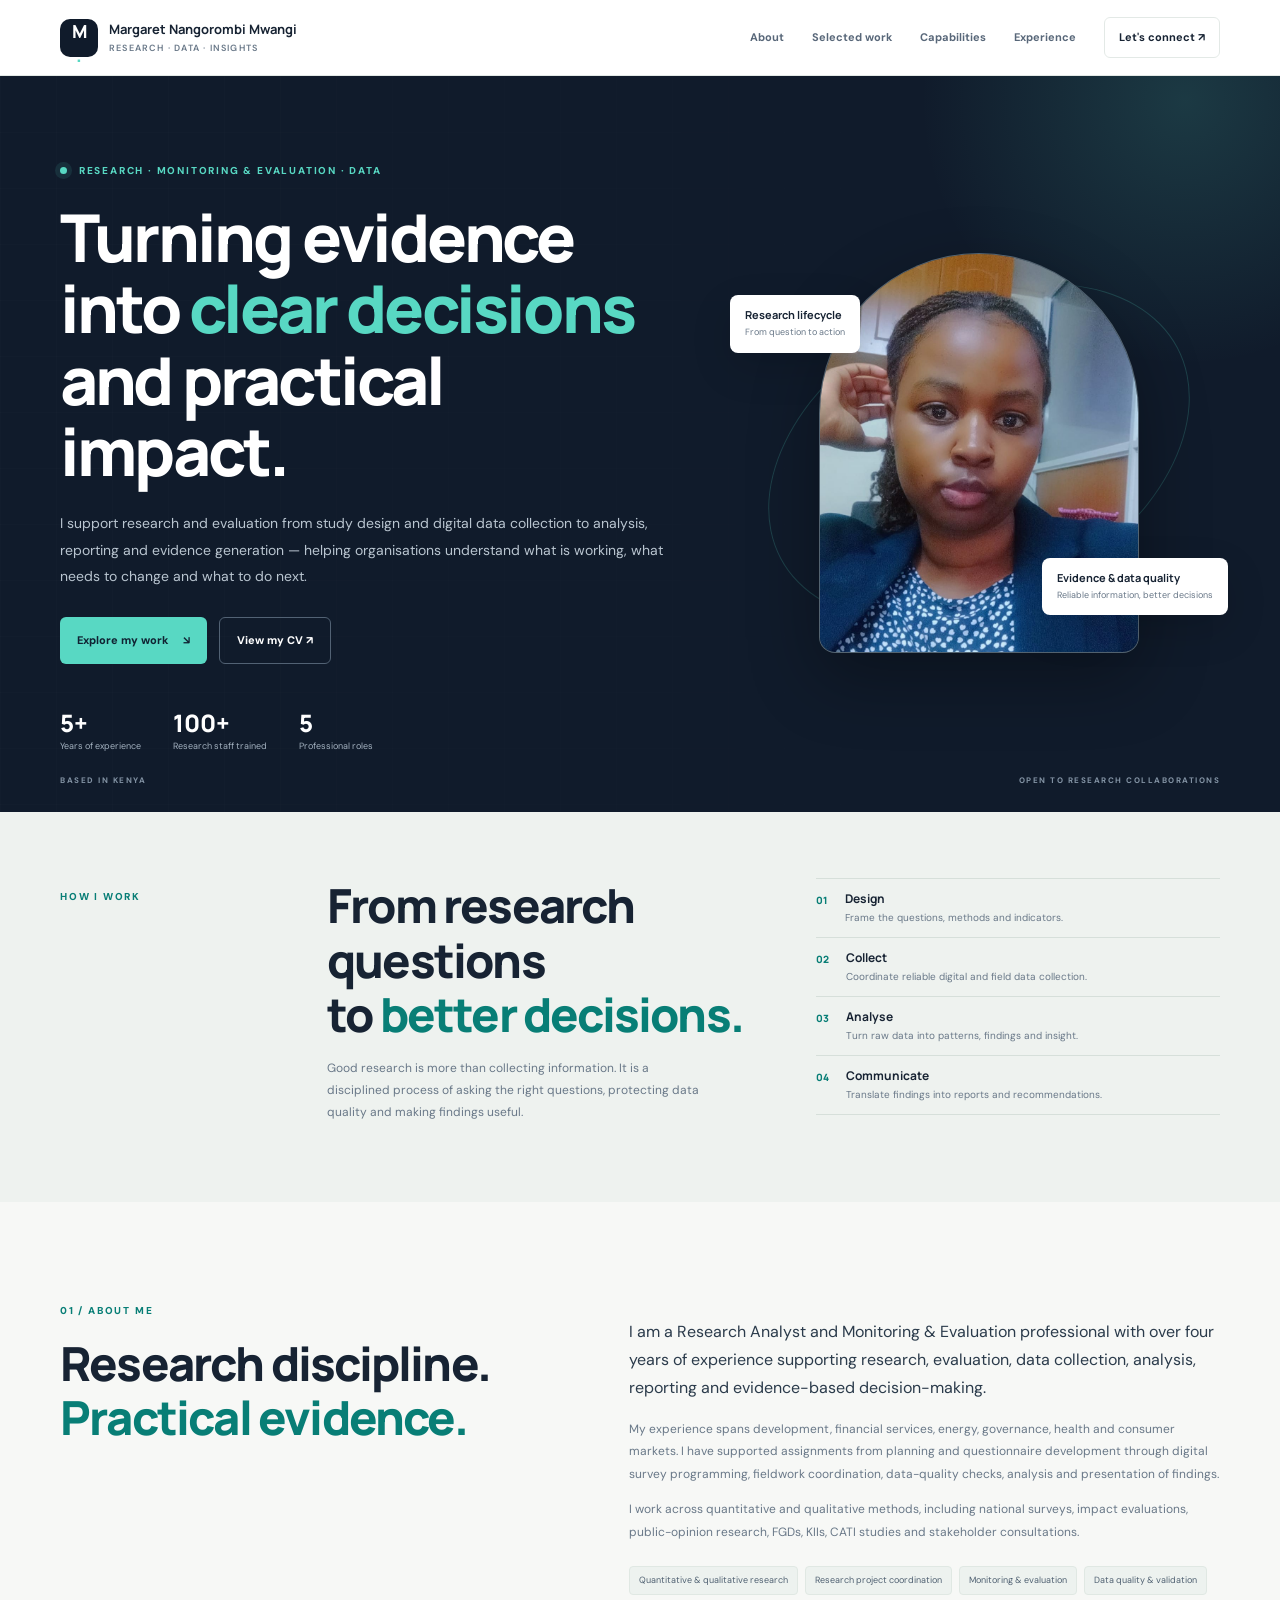
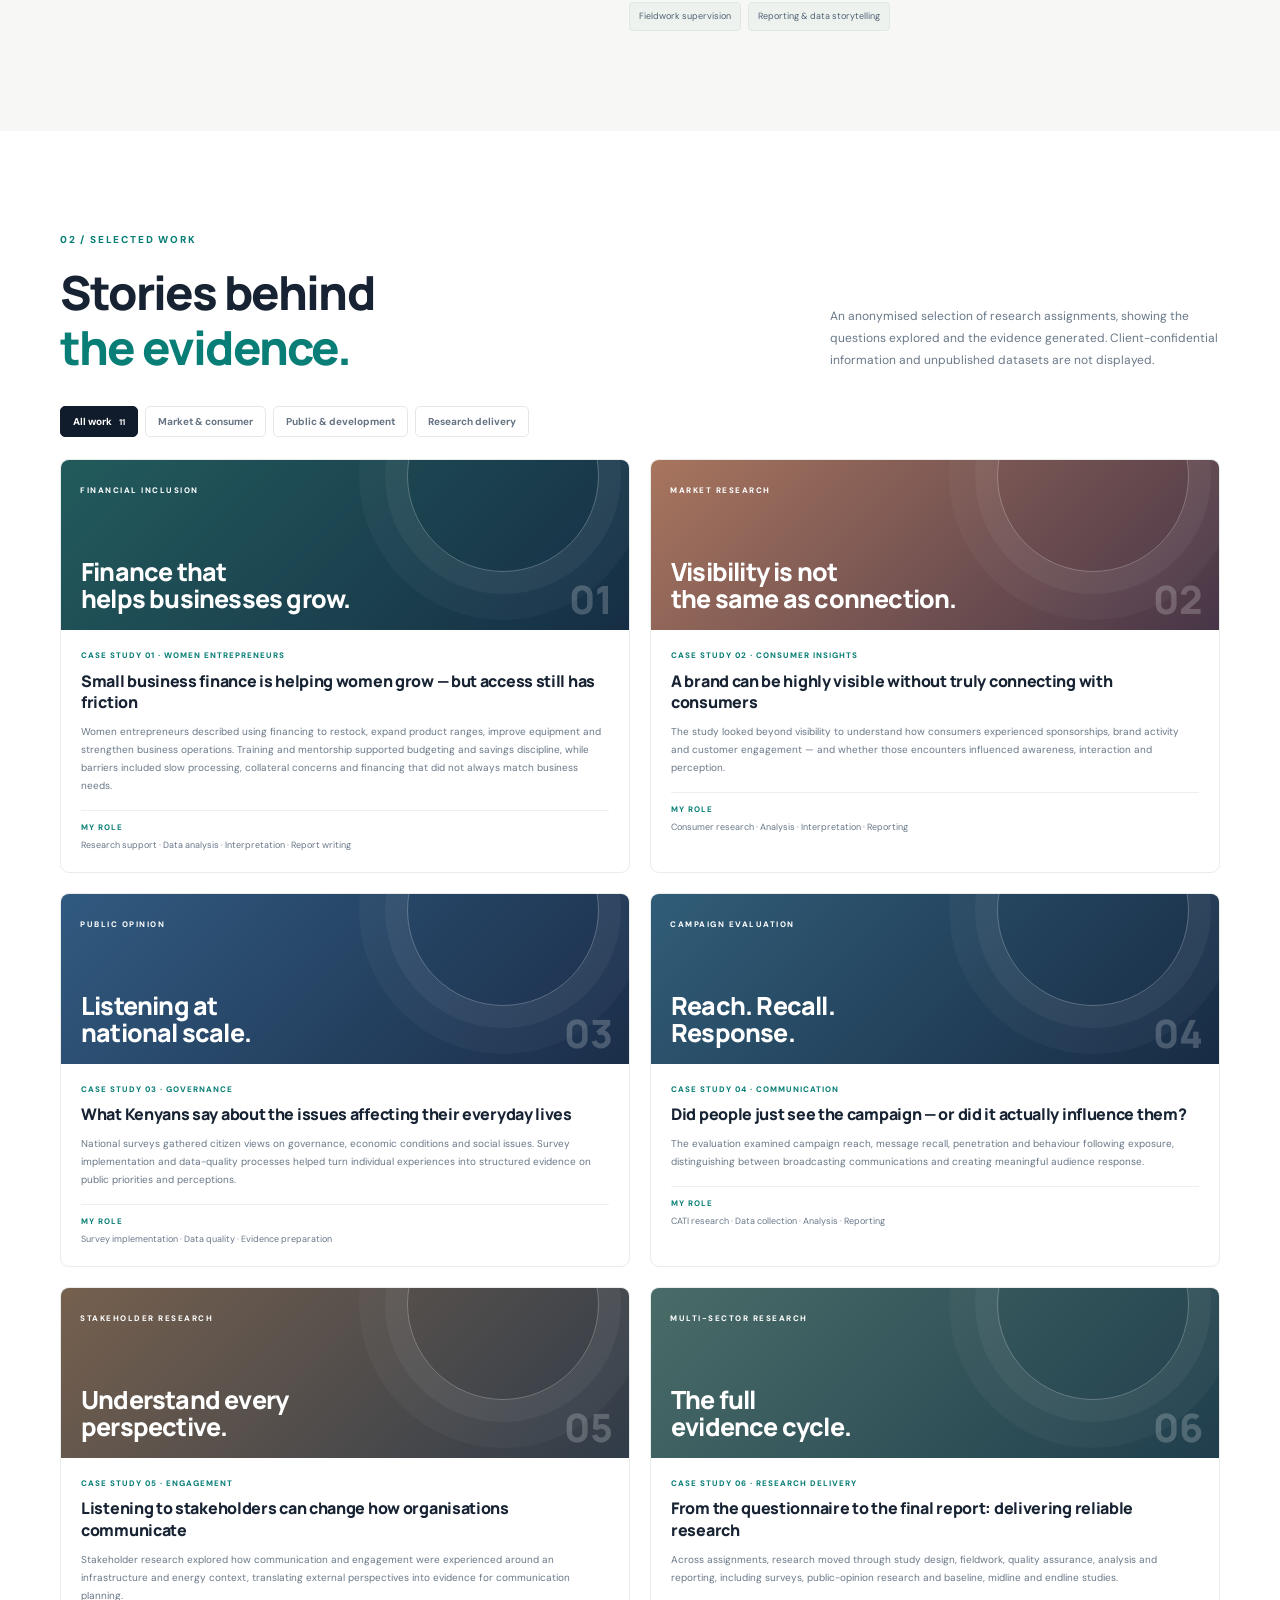
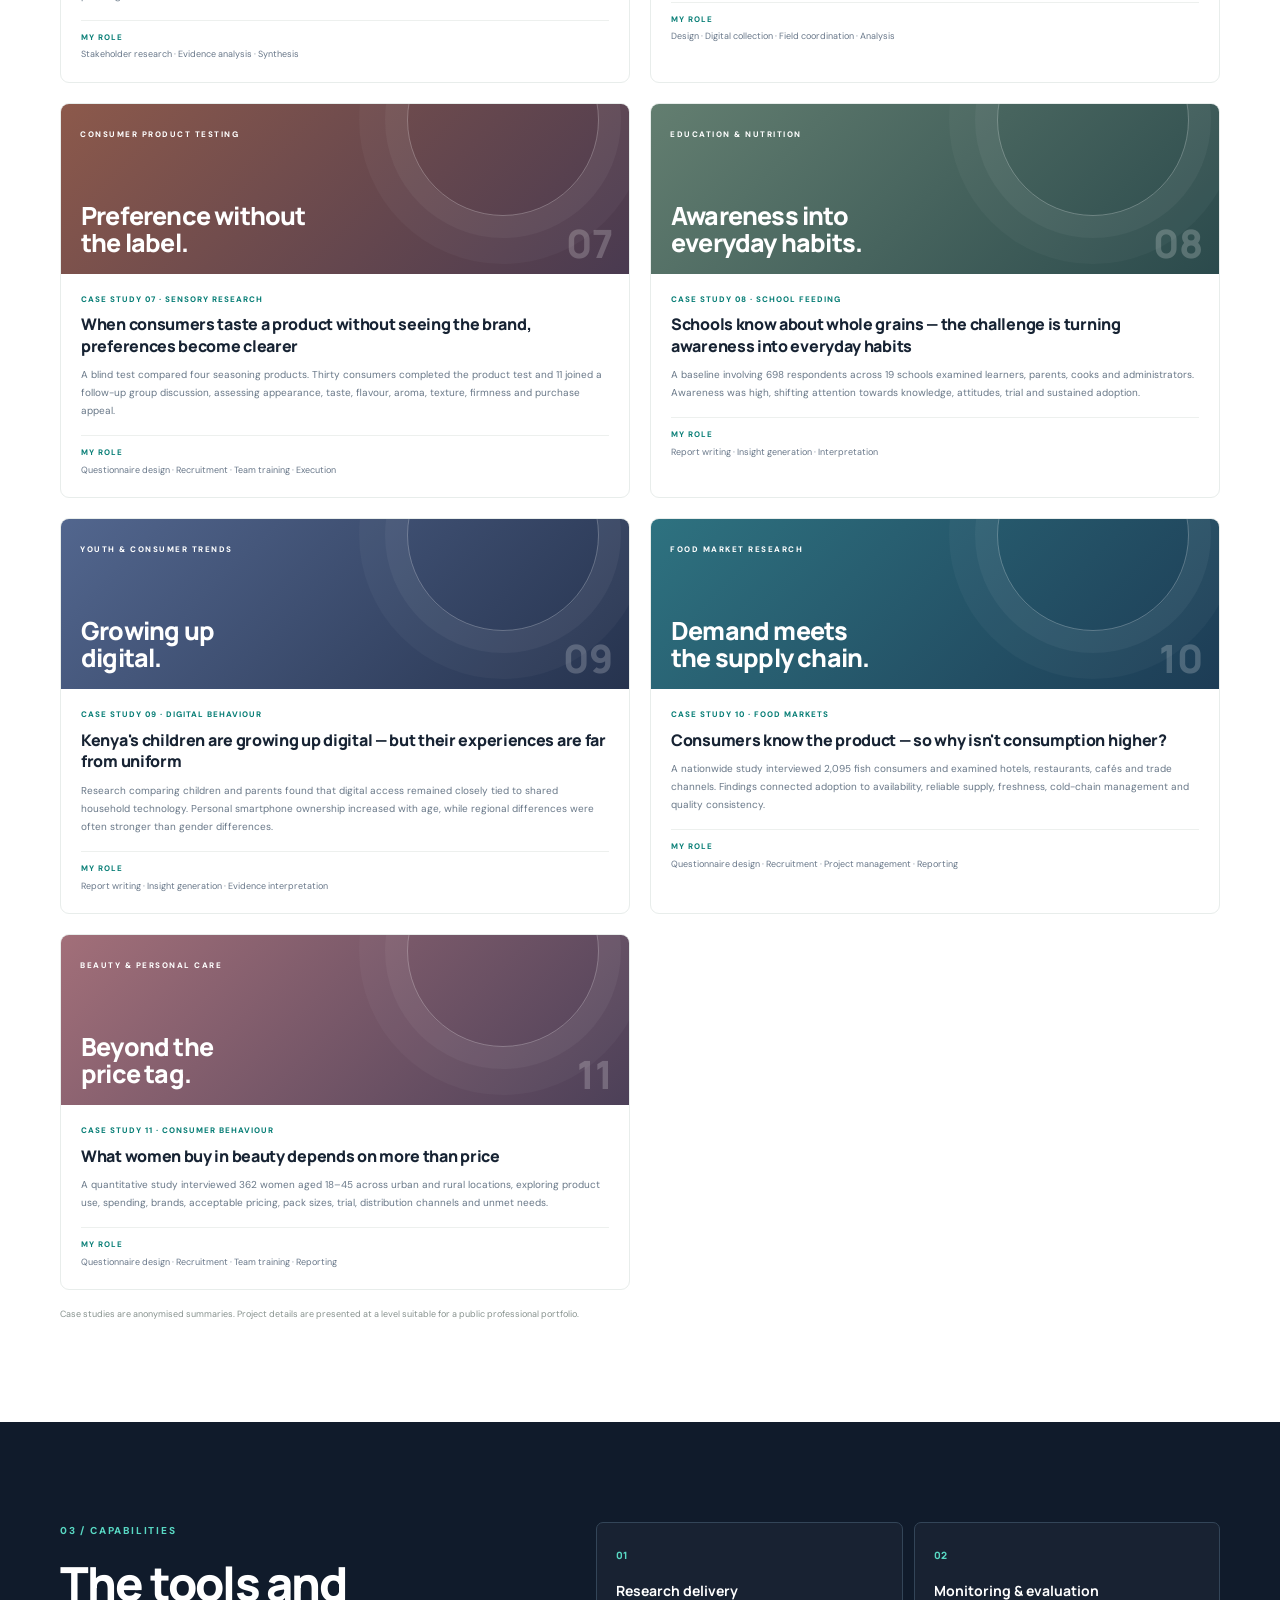
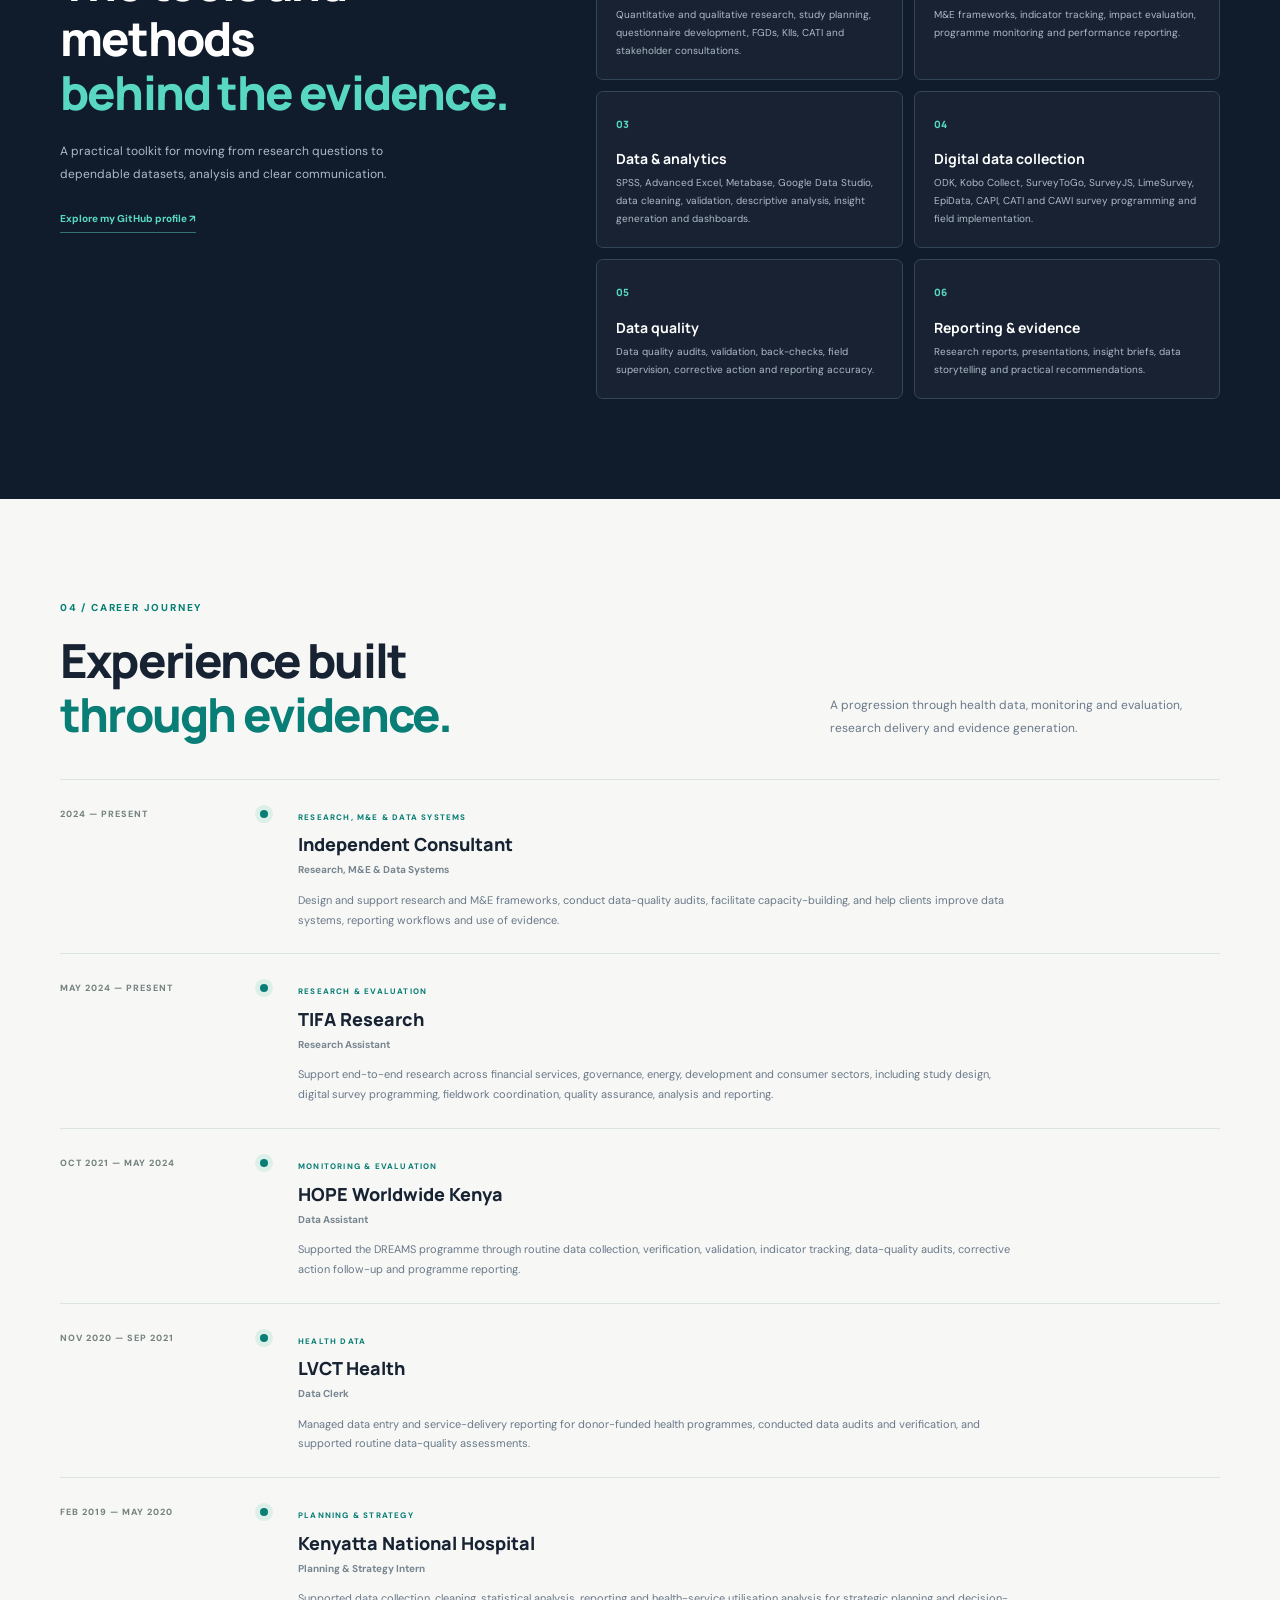
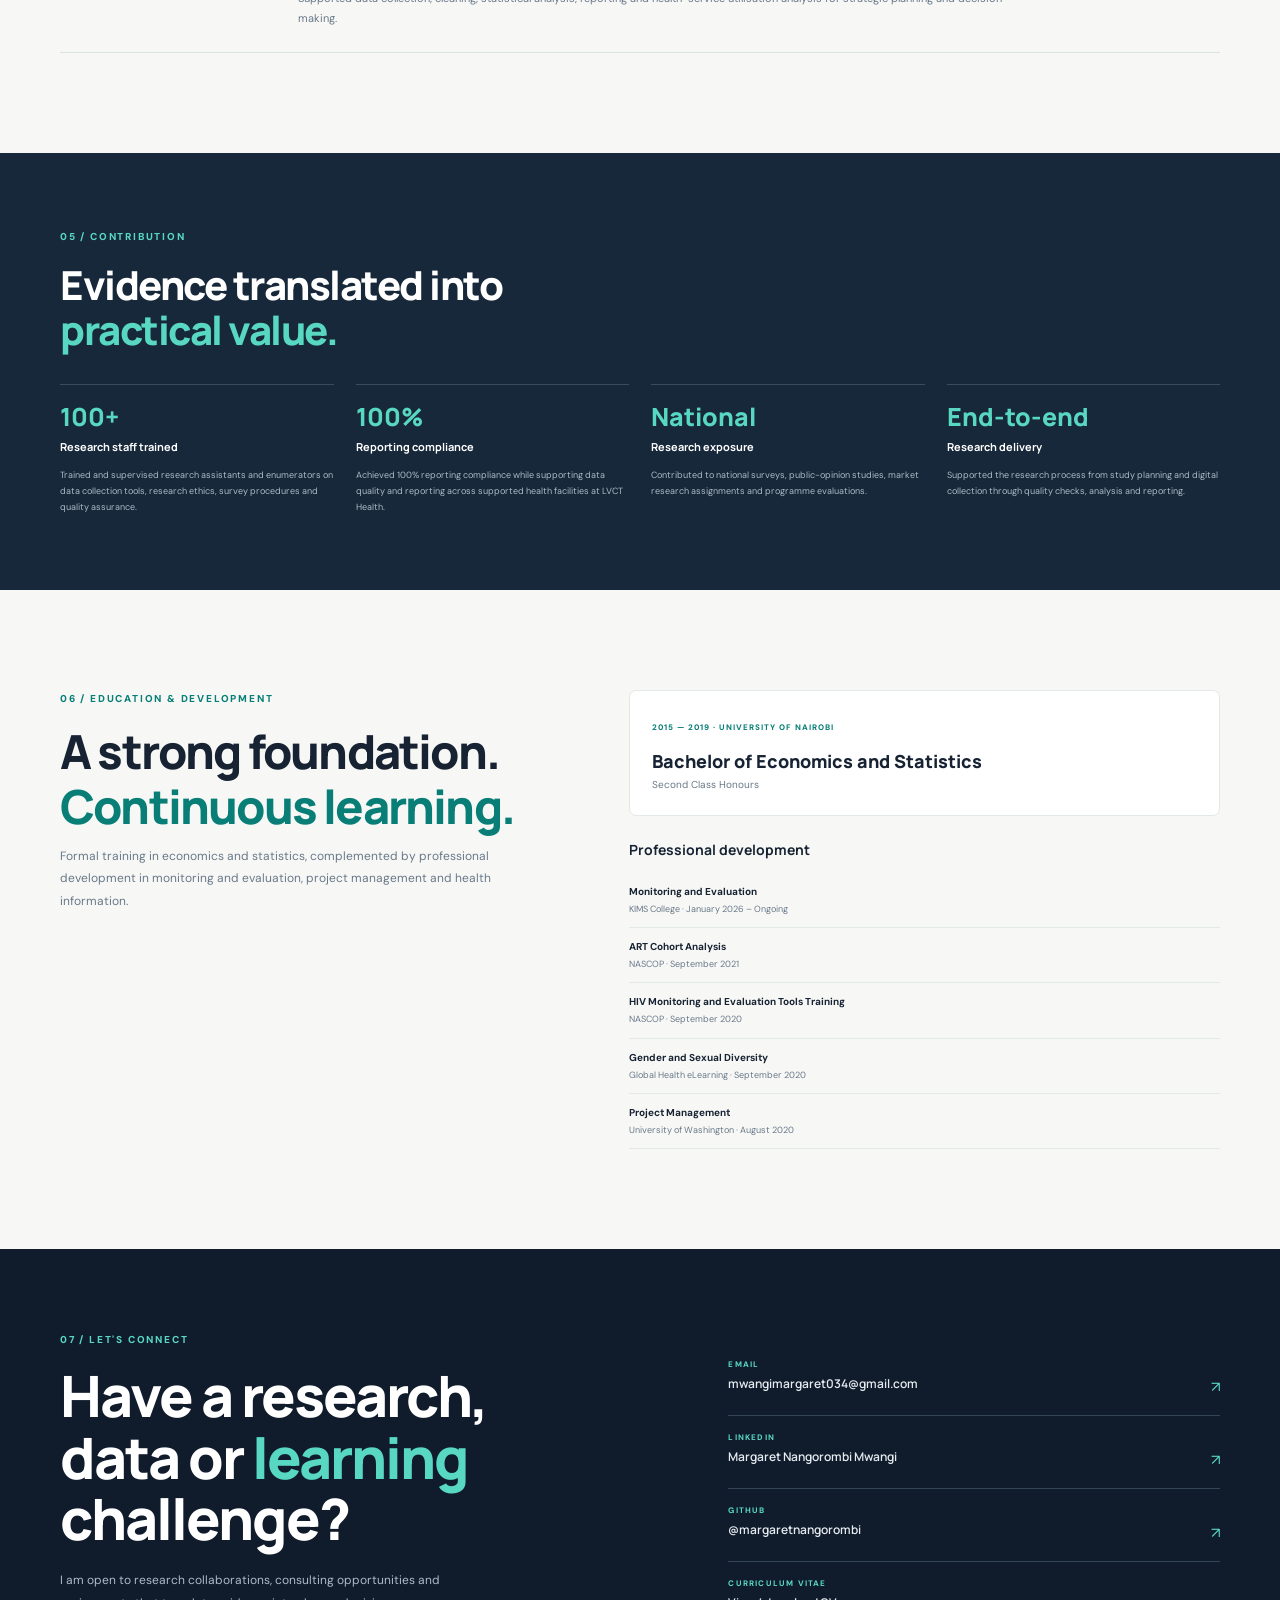
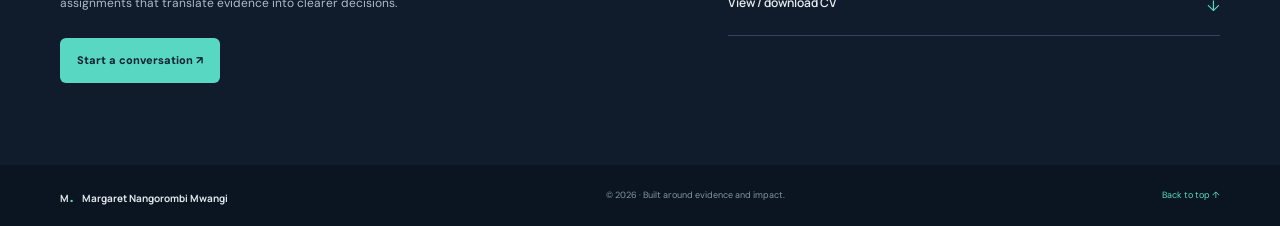
==== commit 87fde54b: "Update portfolio experience, impact and tools" ====
--- a/index.html
+++ b/index.html
@@ -34,7 +34,7 @@
       <h1>Turning evidence into <em>clear decisions</em> and practical impact.</h1>
       <p class="hero-lede">I support research and evaluation from study design and digital data collection to analysis, reporting and evidence generation — helping organisations understand what is working, what needs to change and what to do next.</p>
       <div class="actions"><a class="btn primary" href="#work">Explore my work <b>↘</b></a><a class="btn outline" href="Margaret-Nangorombi-Mwangi-CV..pdf" target="_blank" rel="noopener">View my CV ↗</a></div>
-      <div class="metrics"><div><strong>4+</strong><span>Years of experience</span></div><div><strong>50+</strong><span>Research staff trained</span></div><div><strong>5</strong><span>Career experiences</span></div></div>
+      <div class="metrics"><div><strong>5+</strong><span>Years of experience</span></div><div><strong>100+</strong><span>Research staff trained</span></div><div><strong>5</strong><span>Professional roles</span></div></div>
     </div>
     <div class="hero-photo">
       <div class="portrait"><img src="margaret-profile.jpg" alt="Margaret Nangorombi Mwangi"></div>
@@ -103,8 +103,8 @@
     <div class="cap-grid">
       <article><small>01</small><h3>Research delivery</h3><p>Quantitative and qualitative research, study planning, questionnaire development, FGDs, KIIs, CATI and stakeholder consultations.</p></article>
       <article><small>02</small><h3>Monitoring & evaluation</h3><p>M&E frameworks, indicator tracking, impact evaluation, programme monitoring and performance reporting.</p></article>
-      <article><small>03</small><h3>Data & analytics</h3><p>SPSS, Advanced Excel, data cleaning, validation, descriptive analysis, insight generation and dashboards.</p></article>
-      <article><small>04</small><h3>Digital data collection</h3><p>ODK, SurveyToGo, CAPI, CATI and CAWI survey programming and field implementation.</p></article>
+      <article><small>03</small><h3>Data & analytics</h3><p>SPSS, Advanced Excel, Metabase, Google Data Studio, data cleaning, validation, descriptive analysis, insight generation and dashboards.</p></article>
+      <article><small>04</small><h3>Digital data collection</h3><p>ODK, Kobo Collect, SurveyToGo, SurveyJS, LimeSurvey, EpiData, CAPI, CATI and CAWI survey programming and field implementation.</p></article>
       <article><small>05</small><h3>Data quality</h3><p>Data quality audits, validation, back-checks, field supervision, corrective action and reporting accuracy.</p></article>
       <article><small>06</small><h3>Reporting & evidence</h3><p>Research reports, presentations, insight briefs, data storytelling and practical recommendations.</p></article>
     </div>
@@ -127,7 +127,7 @@
 <section class="impact">
   <div class="wrap"><p class="kicker light-kicker">05 / CONTRIBUTION</p><h2>Evidence translated into<br><span>practical value.</span></h2>
     <div class="impact-grid">
-      <div><strong>50+</strong><b>Research staff trained</b><p>Trained and supervised research assistants and enumerators on data collection tools, research ethics, survey procedures and quality assurance.</p></div>
+      <div><strong>100+</strong><b>Research staff trained</b><p>Trained and supervised research assistants and enumerators on data collection tools, research ethics, survey procedures and quality assurance.</p></div>
       <div><strong>100%</strong><b>Reporting compliance</b><p>Achieved 100% reporting compliance while supporting data quality and reporting across supported health facilities at LVCT Health.</p></div>
       <div><strong>National</strong><b>Research exposure</b><p>Contributed to national surveys, public-opinion studies, market research assignments and programme evaluations.</p></div>
       <div><strong>End-to-end</strong><b>Research delivery</b><p>Supported the research process from study planning and digital collection through quality checks, analysis and reporting.</p></div>
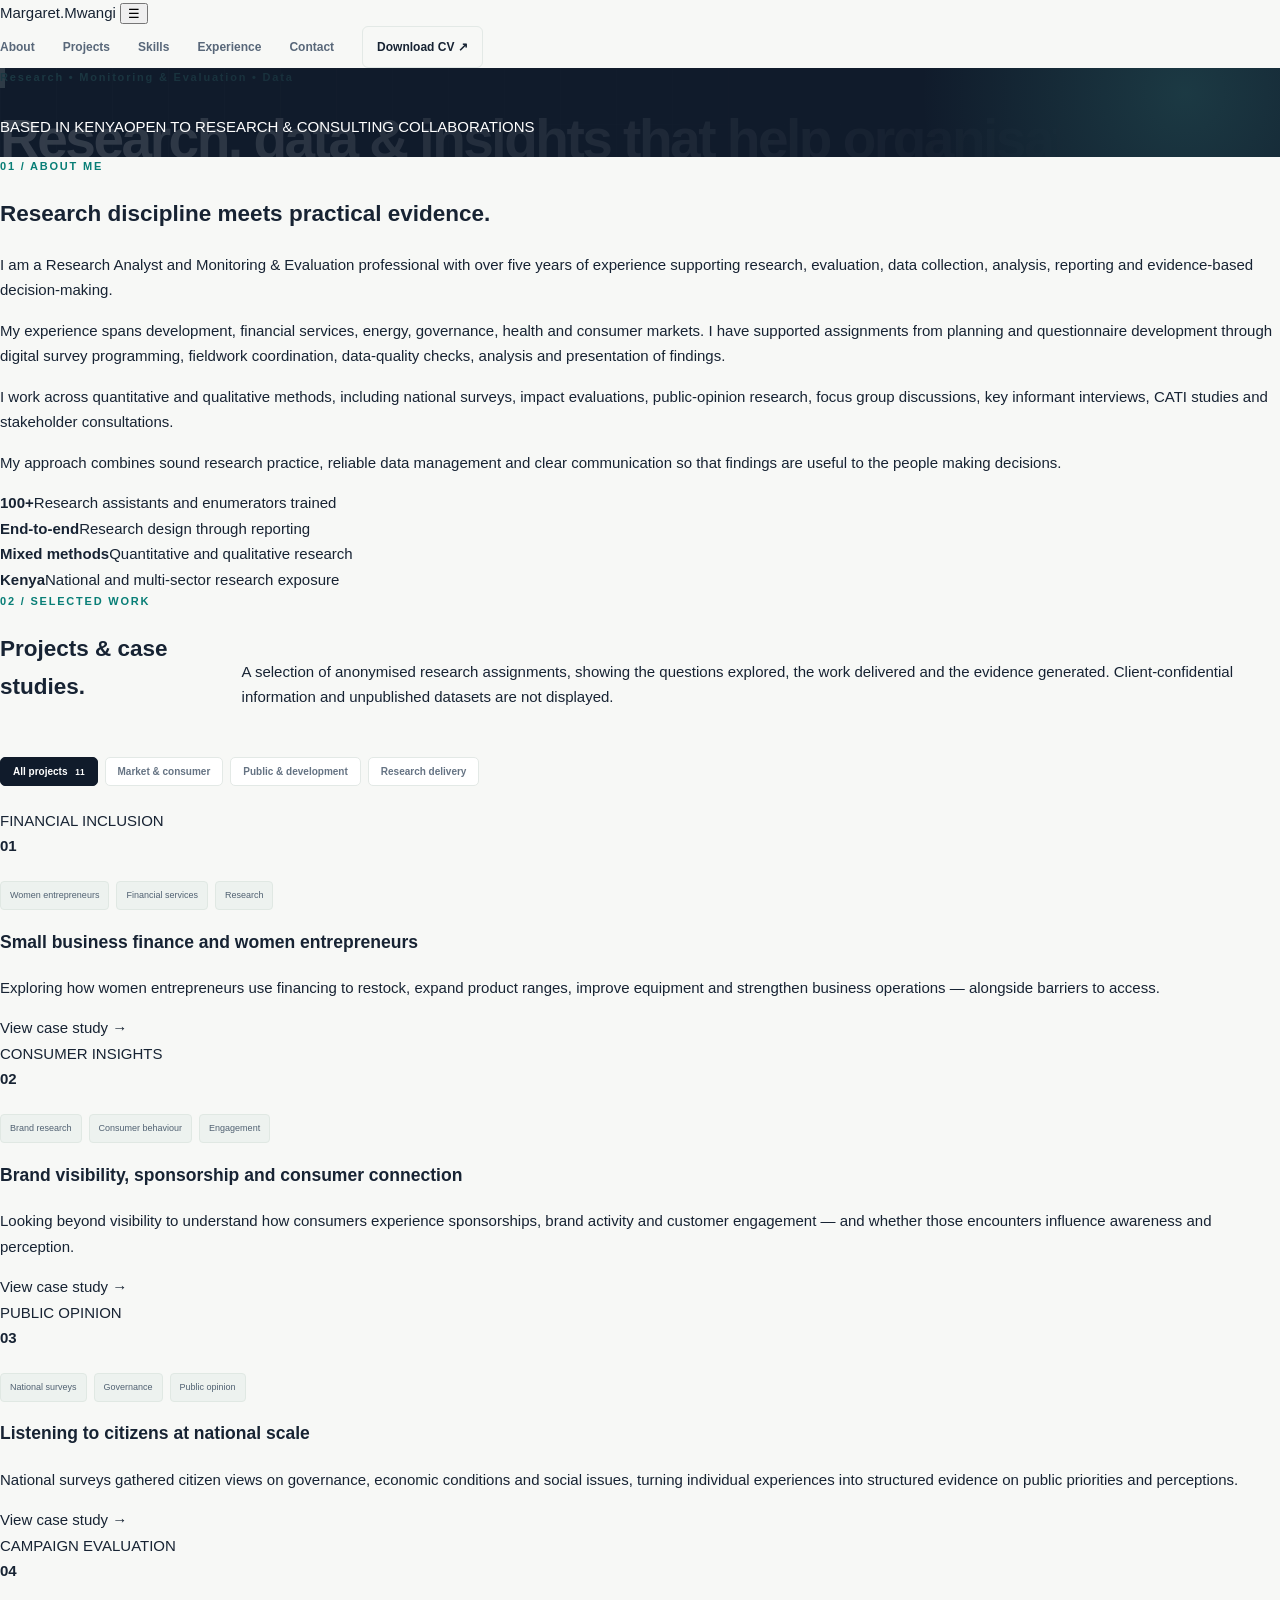
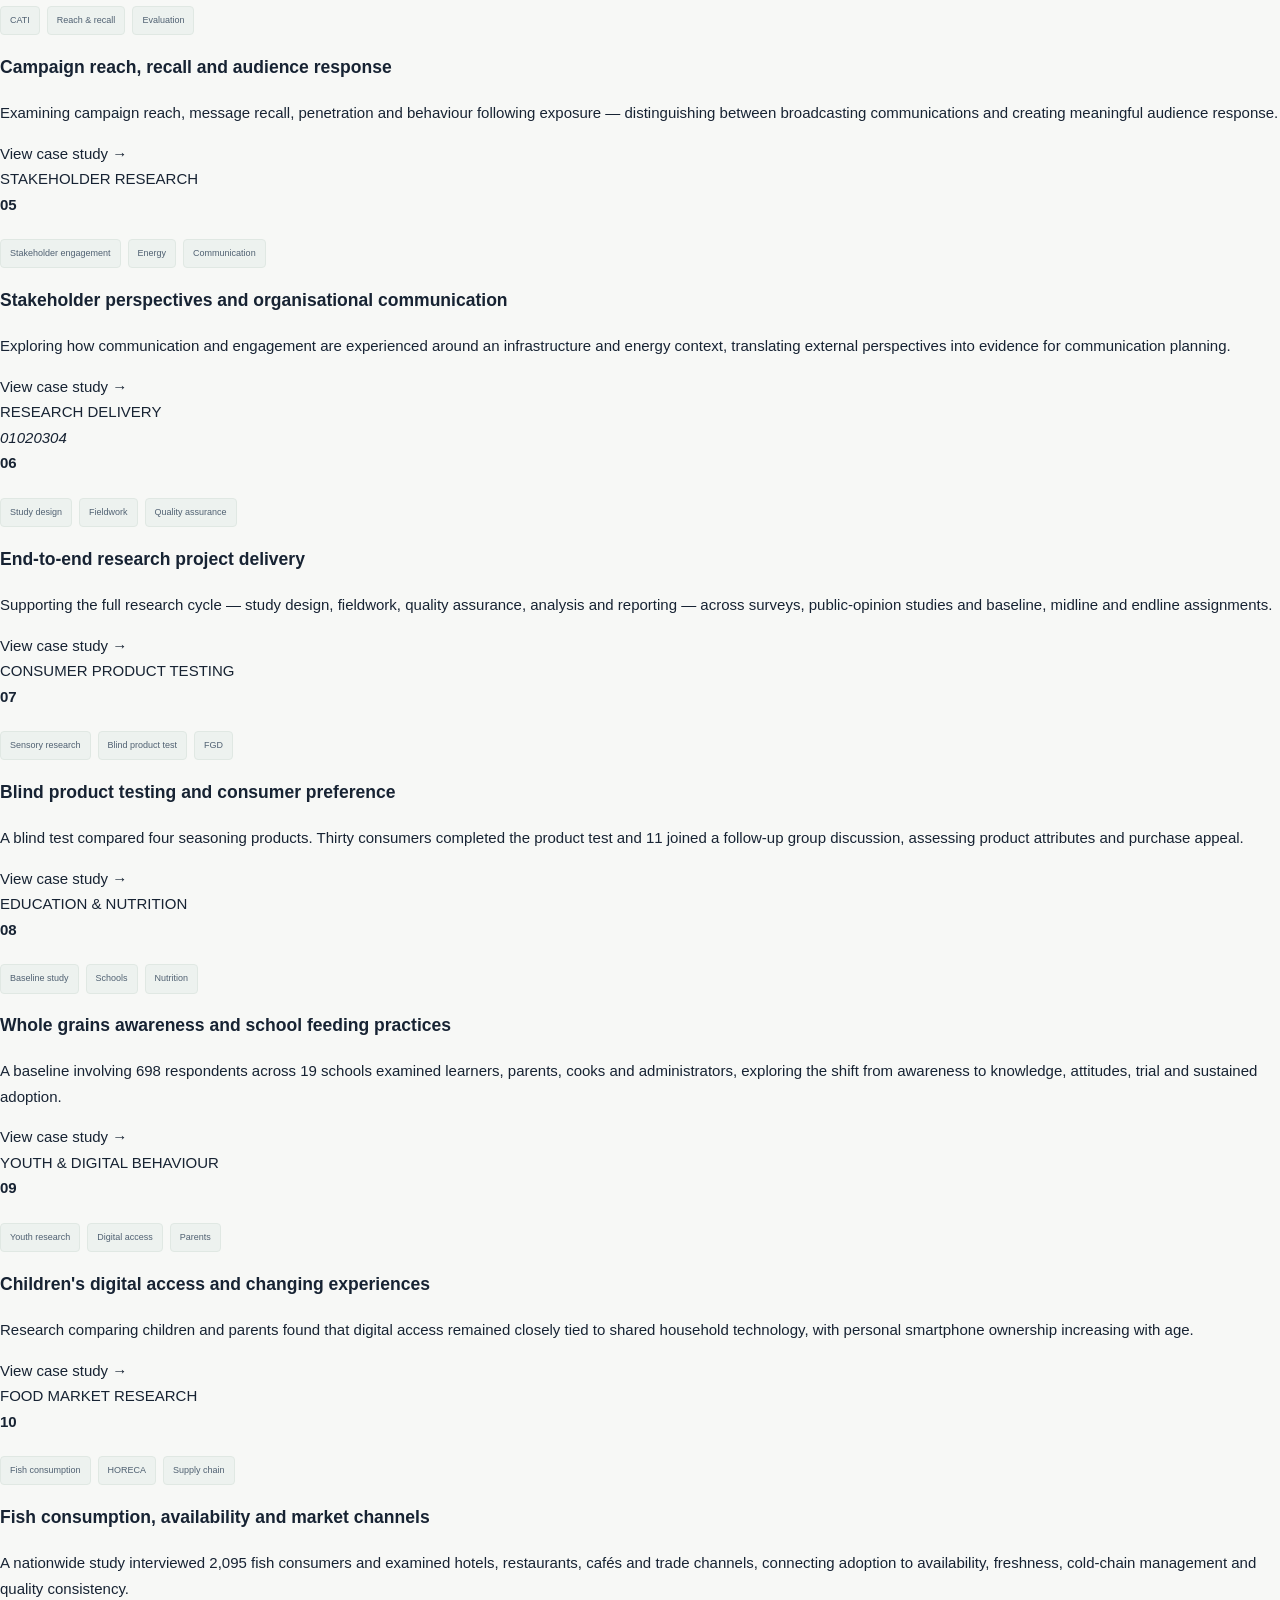
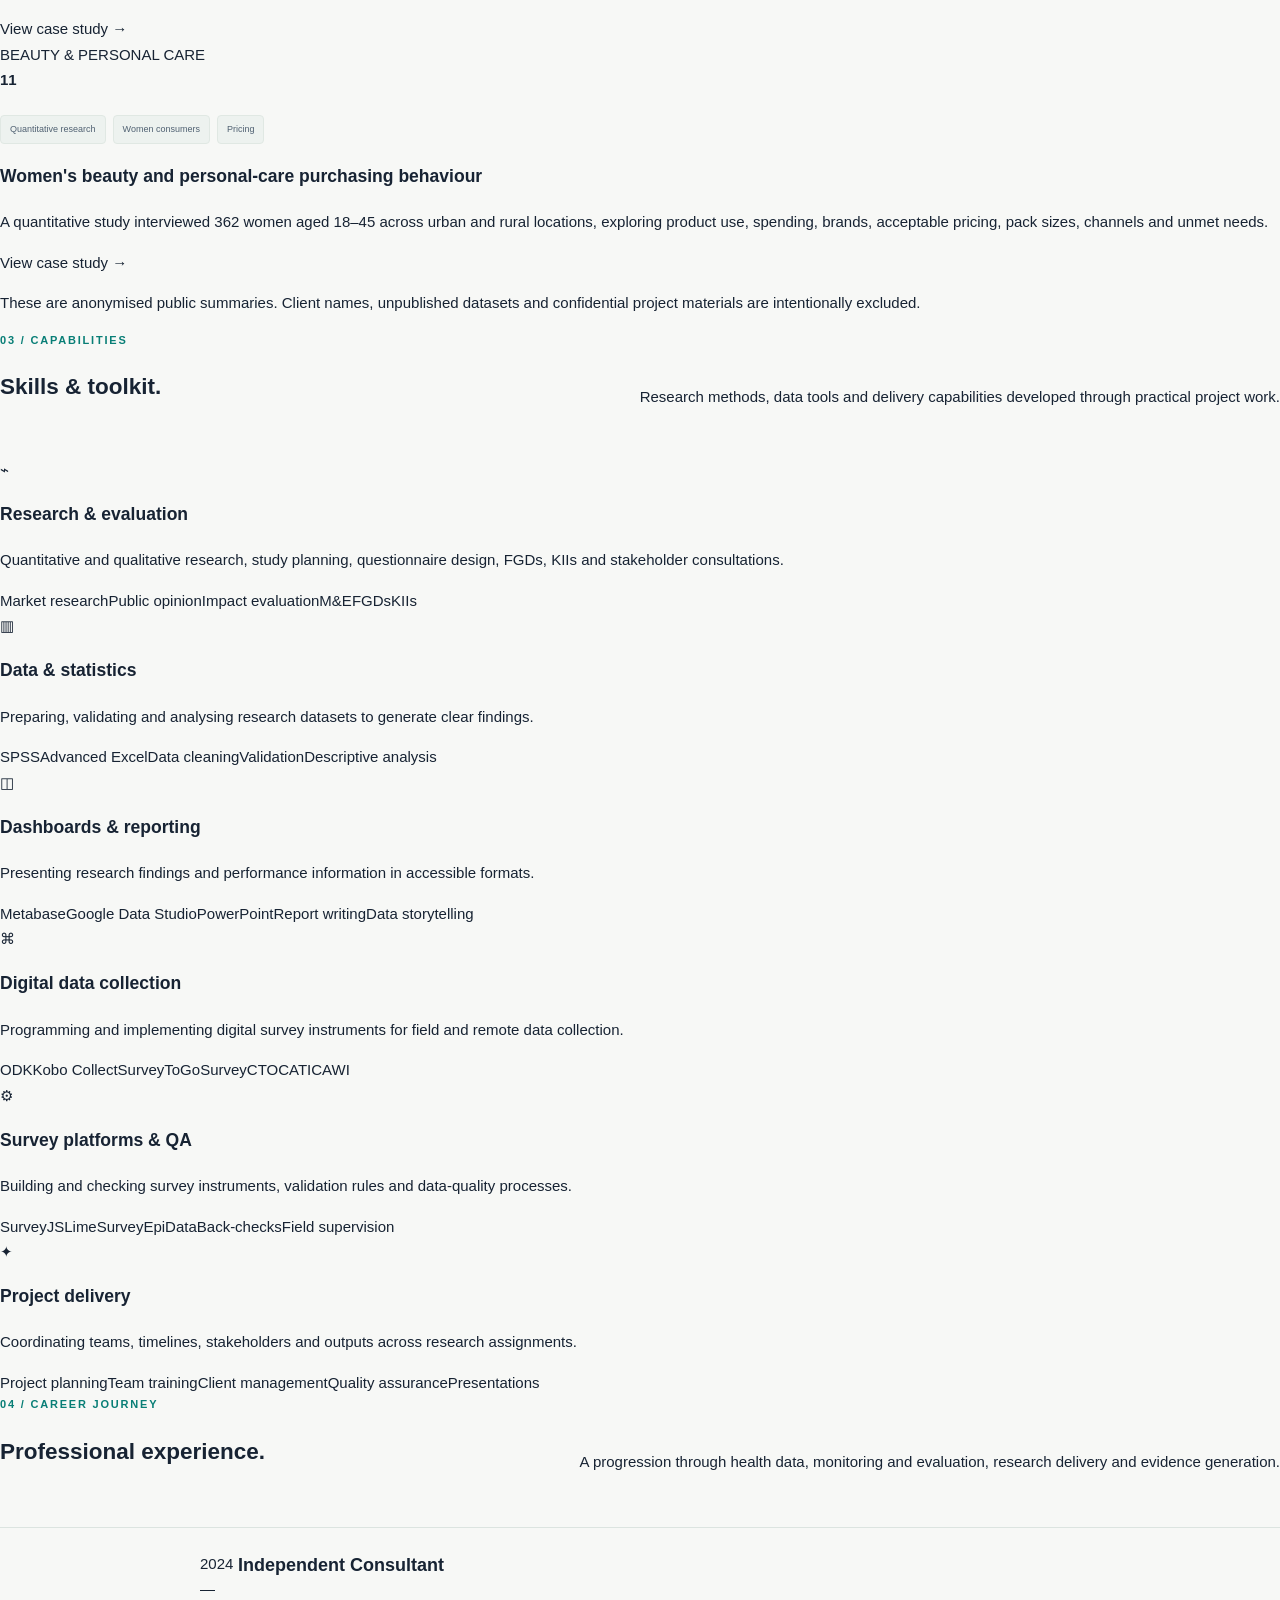
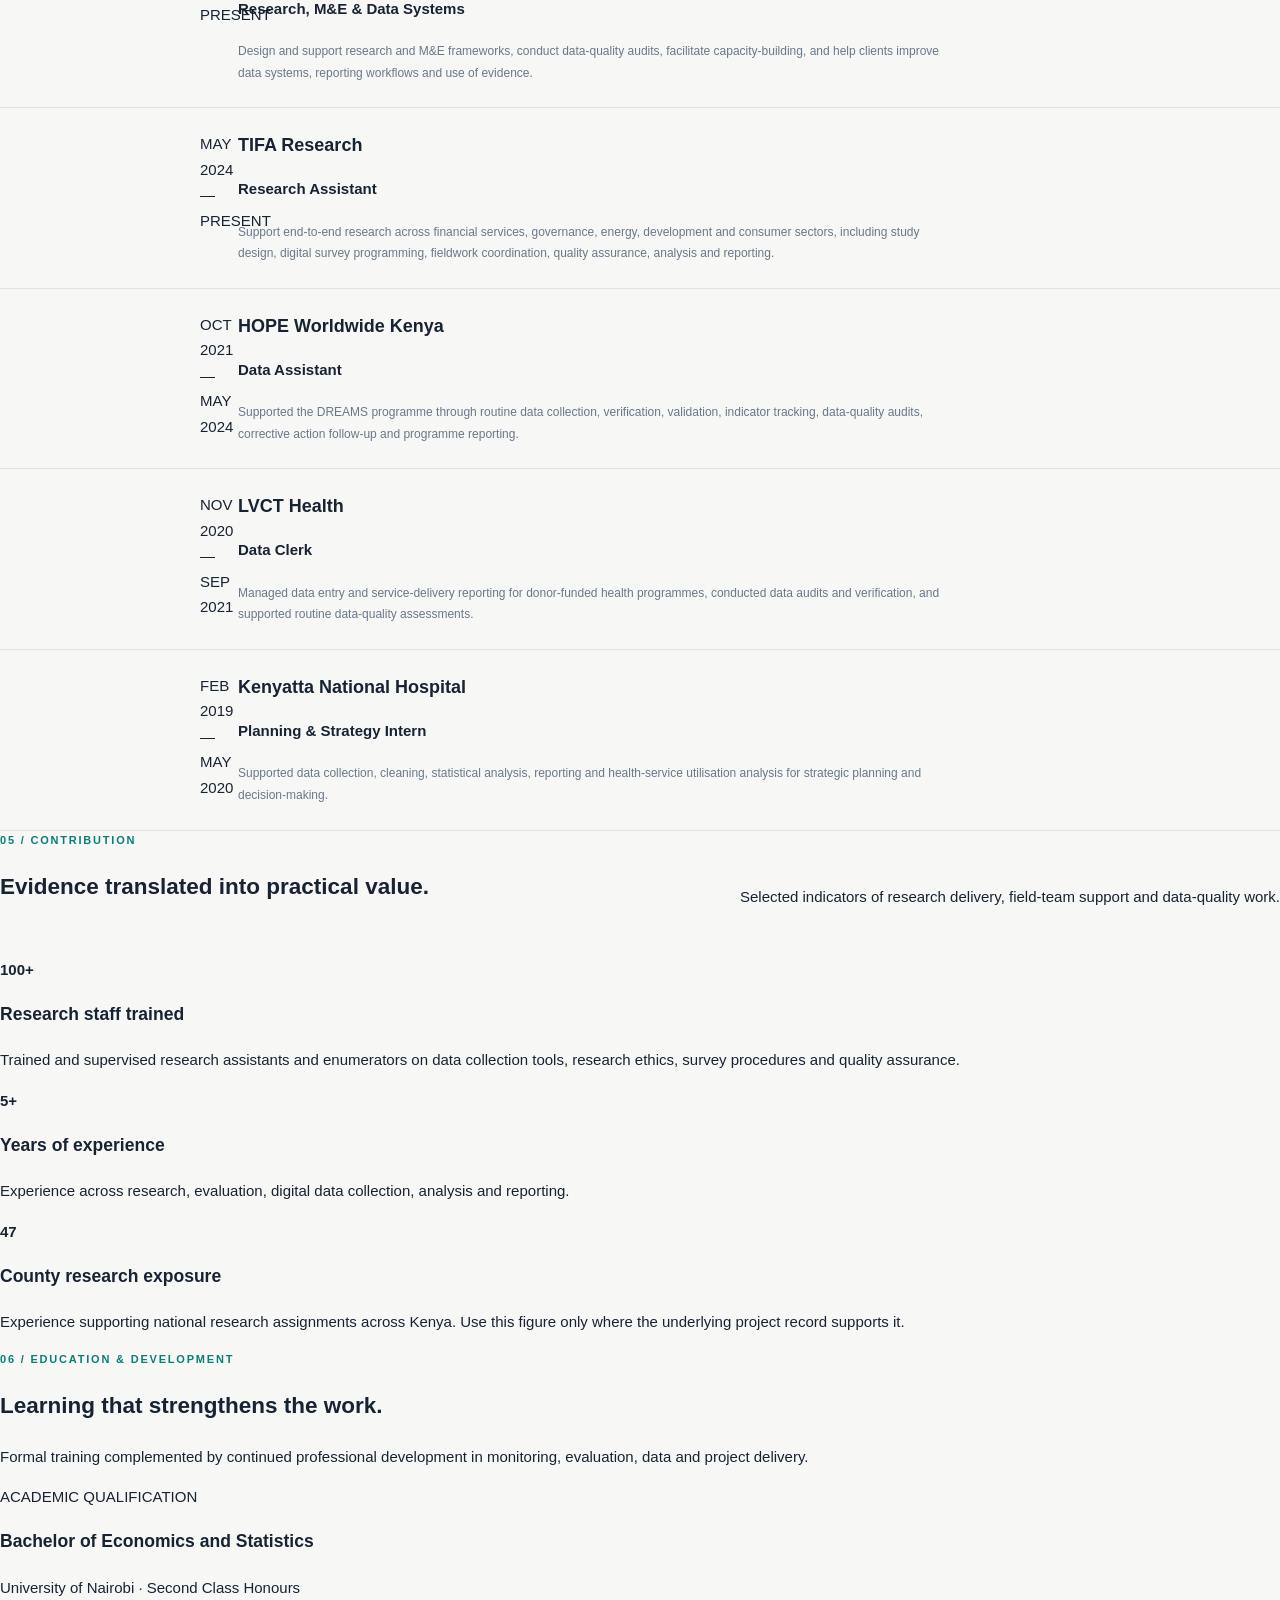
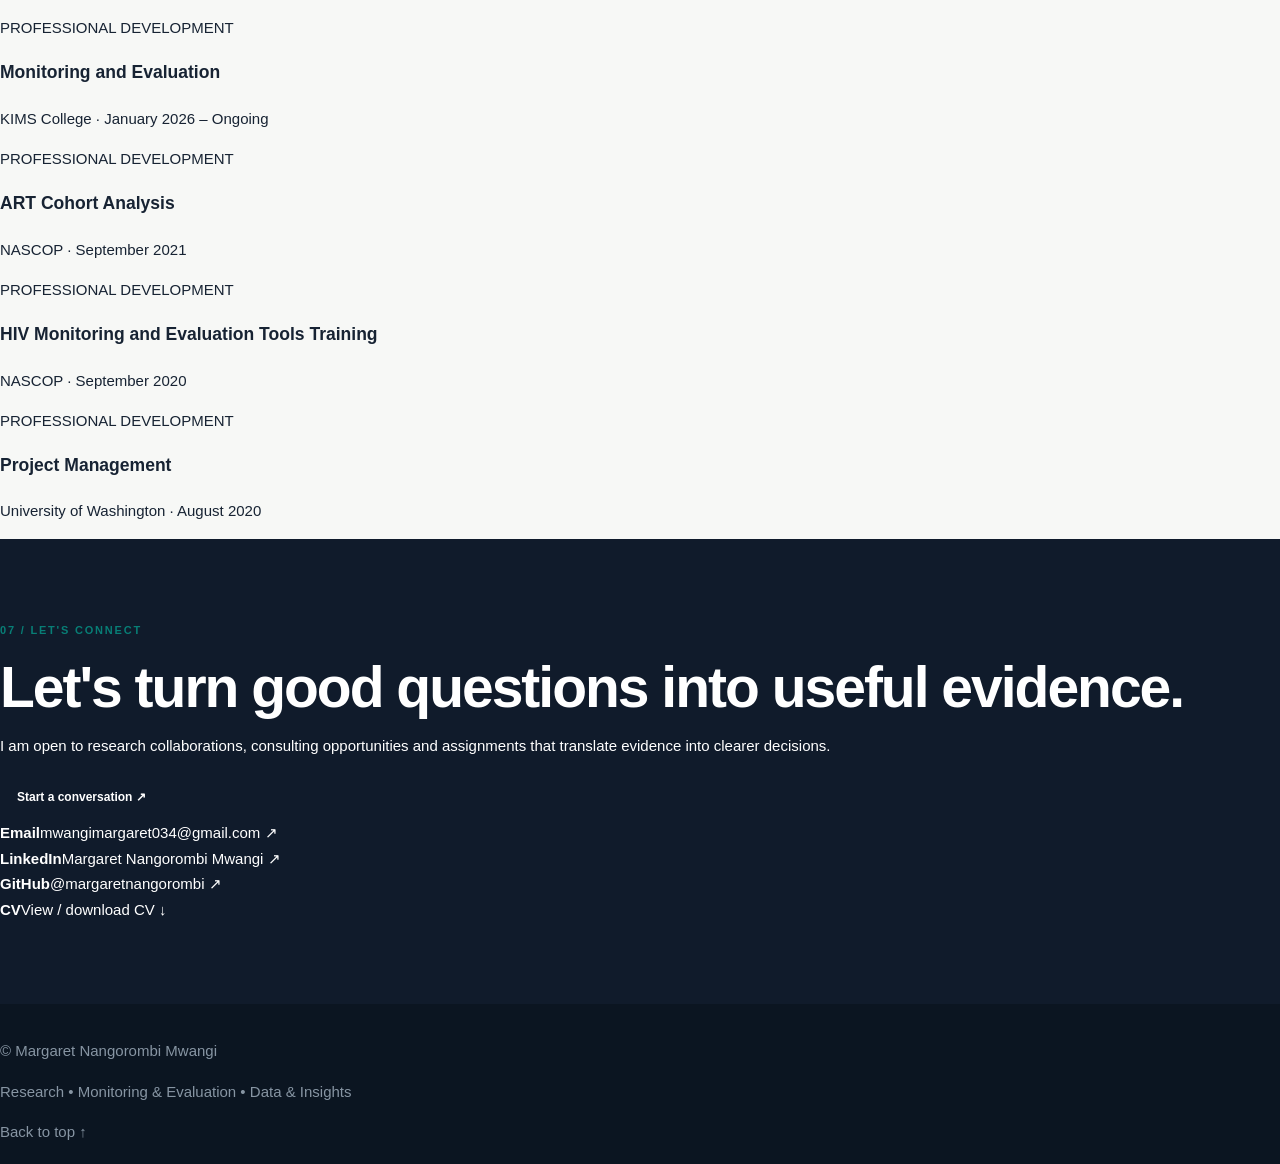
==== commit fba85d84: "Redesign portfolio with project-led research presentation" ====
--- a/index.html
+++ b/index.html
@@ -1,156 +1,162 @@
 <!doctype html>
 <html lang="en">
 <head>
-  <meta charset="utf-8">
-  <meta name="viewport" content="width=device-width, initial-scale=1">
-  <meta name="theme-color" content="#101b2b">
-  <meta name="description" content="Margaret Nangorombi Mwangi — Research, Monitoring & Evaluation, Data Analysis and Digital Research Systems.">
-  <meta property="og:title" content="Margaret Nangorombi Mwangi | Research & Data">
-  <meta property="og:description" content="Turning research evidence into clearer decisions and practical impact.">
-  <title>Margaret Nangorombi Mwangi | Research, Data & Insights</title>
-  <link rel="preconnect" href="https://fonts.googleapis.com">
-  <link rel="preconnect" href="https://fonts.gstatic.com" crossorigin>
-  <link href="https://fonts.googleapis.com/css2?family=DM+Sans:wght@400;500;600;700&family=Manrope:wght@400;500;600;700;800&display=swap" rel="stylesheet">
-  <link rel="stylesheet" href="style.css">
-  <script src="script.js" defer></script>
+<meta charset="utf-8">
+<meta name="viewport" content="width=device-width, initial-scale=1">
+<meta name="theme-color" content="#07111f">
+<meta name="description" content="Margaret Nangorombi Mwangi — Research, Monitoring & Evaluation, Data Analysis and Digital Research Systems.">
+<meta property="og:title" content="Margaret Nangorombi Mwangi | Research, Data & Insights">
+<meta property="og:description" content="Research discipline, data quality and decision-ready evidence.">
+<title>Margaret Nangorombi Mwangi | Research, Data & Insights</title>
+<link rel="preconnect" href="https://fonts.googleapis.com">
+<link rel="preconnect" href="https://fonts.gstatic.com" crossorigin>
+<link href="https://fonts.googleapis.com/css2?family=Inter:wght@400;500;600;700;800&display=swap" rel="stylesheet">
+<link rel="stylesheet" href="style.css">
+<script src="script.js" defer></script>
 </head>
 <body>
 <a class="skip" href="#main">Skip to content</a>
-<header class="header">
-  <div class="nav wrap">
-    <a class="brand" href="#home"><span class="brand-mark">M<span>.</span></span><span>Margaret Nangorombi Mwangi<small>RESEARCH · DATA · INSIGHTS</small></span></a>
-    <button class="menu-toggle" aria-label="Open navigation" aria-expanded="false" aria-controls="nav-links"><i></i><i></i><i></i></button>
-    <nav id="nav-links" aria-label="Main navigation">
-      <a href="#about">About</a><a href="#work">Selected work</a><a href="#capabilities">Capabilities</a><a href="#experience">Experience</a><a class="nav-cta" href="#contact">Let's connect ↗</a>
-    </nav>
-  </div>
+<header class="nav">
+ <div class="container nav-inner">
+  <a class="logo" href="#home">Margaret<span>.</span>Mwangi</a>
+  <button class="menu-btn" aria-label="Open navigation" aria-expanded="false" aria-controls="nav-links">☰</button>
+  <nav class="nav-links" id="nav-links" aria-label="Main navigation">
+   <a href="#about">About</a><a href="#projects">Projects</a><a href="#skills">Skills</a><a href="#experience">Experience</a><a href="#contact">Contact</a>
+   <a class="nav-cta" href="Margaret-Nangorombi-Mwangi-CV..pdf" target="_blank" rel="noopener">Download CV ↗</a>
+  </nav>
+ </div>
 </header>
 <main id="main">
 <section class="hero" id="home">
-  <div class="hero-grid"></div>
-  <div class="wrap hero-layout">
-    <div class="hero-copy">
-      <p class="eyebrow"><span class="pulse"></span> RESEARCH · MONITORING & EVALUATION · DATA</p>
-      <h1>Turning evidence into <em>clear decisions</em> and practical impact.</h1>
-      <p class="hero-lede">I support research and evaluation from study design and digital data collection to analysis, reporting and evidence generation — helping organisations understand what is working, what needs to change and what to do next.</p>
-      <div class="actions"><a class="btn primary" href="#work">Explore my work <b>↘</b></a><a class="btn outline" href="Margaret-Nangorombi-Mwangi-CV..pdf" target="_blank" rel="noopener">View my CV ↗</a></div>
-      <div class="metrics"><div><strong>5+</strong><span>Years of experience</span></div><div><strong>100+</strong><span>Research staff trained</span></div><div><strong>5</strong><span>Professional roles</span></div></div>
-    </div>
-    <div class="hero-photo">
-      <div class="portrait"><img src="margaret-profile.jpg" alt="Margaret Nangorombi Mwangi"></div>
-      <div class="float-card card-top"><b>Research lifecycle</b><small>From question to action</small></div>
-      <div class="float-card card-bottom"><b>Evidence & data quality</b><small>Reliable information, better decisions</small></div>
-      <div class="ring"></div>
-    </div>
+ <div class="container hero-grid">
+  <div class="reveal">
+   <div class="eyebrow"><span class="dot"></span> Research • Monitoring & Evaluation • Data</div>
+   <h1>Research, <span class="accent">data & insights</span> that help organisations make better decisions.</h1>
+   <p class="hero-copy">I support research and evaluation from study design and digital data collection to analysis, reporting and evidence generation — helping organisations understand what is working, what needs to change and what to do next.</p>
+   <div class="actions"><a class="btn btn-primary" href="#projects">Explore my work →</a><a class="btn btn-secondary" href="Margaret-Nangorombi-Mwangi-CV..pdf" target="_blank" rel="noopener">View my CV ↓</a></div>
   </div>
-  <div class="wrap hero-foot"><span>BASED IN KENYA</span><span>OPEN TO RESEARCH COLLABORATIONS</span></div>
+  <div class="hero-card reveal">
+   <div class="profile-photo"><img src="margaret-profile.jpg" alt="Margaret Nangorombi Mwangi"></div>
+   <div class="metric-strip">
+    <div class="metric"><strong>5+</strong><span>Years of experience</span></div>
+    <div class="metric"><strong>100+</strong><span>Researchers trained</span></div>
+    <div class="metric"><strong>5</strong><span>Professional roles</span></div>
+   </div>
+  </div>
+ </div>
+ <div class="container hero-bottom"><span>BASED IN KENYA</span><span>OPEN TO RESEARCH & CONSULTING COLLABORATIONS</span></div>
 </section>
 
-<section class="intro">
-  <div class="wrap intro-grid">
-    <p class="kicker">HOW I WORK</p>
-    <div><h2>From research questions<br>to <span>better decisions.</span></h2><p class="muted">Good research is more than collecting information. It is a disciplined process of asking the right questions, protecting data quality and making findings useful.</p></div>
-    <div class="steps">
-      <div><b>01</b><p><strong>Design</strong><small>Frame the questions, methods and indicators.</small></p></div>
-      <div><b>02</b><p><strong>Collect</strong><small>Coordinate reliable digital and field data collection.</small></p></div>
-      <div><b>03</b><p><strong>Analyse</strong><small>Turn raw data into patterns, findings and insight.</small></p></div>
-      <div><b>04</b><p><strong>Communicate</strong><small>Translate findings into reports and recommendations.</small></p></div>
-    </div>
+<section id="about">
+ <div class="container about-grid">
+  <div class="reveal"><div class="kicker">01 / ABOUT ME</div><h2>Research discipline meets <span class="accent-text">practical evidence.</span></h2></div>
+  <div class="about-panel reveal">
+   <p class="about-lead">I am a Research Analyst and Monitoring & Evaluation professional with over five years of experience supporting research, evaluation, data collection, analysis, reporting and evidence-based decision-making.</p>
+   <p>My experience spans development, financial services, energy, governance, health and consumer markets. I have supported assignments from planning and questionnaire development through digital survey programming, fieldwork coordination, data-quality checks, analysis and presentation of findings.</p>
+   <p>I work across quantitative and qualitative methods, including national surveys, impact evaluations, public-opinion research, focus group discussions, key informant interviews, CATI studies and stakeholder consultations.</p>
+   <p>My approach combines sound research practice, reliable data management and clear communication so that findings are useful to the people making decisions.</p>
+   <div class="stats">
+    <div class="stat"><strong>100+</strong><span>Research assistants and enumerators trained</span></div>
+    <div class="stat"><strong>End-to-end</strong><span>Research design through reporting</span></div>
+    <div class="stat"><strong>Mixed methods</strong><span>Quantitative and qualitative research</span></div>
+    <div class="stat"><strong>Kenya</strong><span>National and multi-sector research exposure</span></div>
+   </div>
   </div>
+ </div>
 </section>
 
-<section class="section" id="about">
-  <div class="wrap two-col">
-    <div><p class="kicker">01 / ABOUT ME</p><h2 class="heading">Research discipline.<br><span>Practical evidence.</span></h2></div>
-    <div class="about-copy">
-      <p class="lead">I am a Research Analyst and Monitoring & Evaluation professional with over four years of experience supporting research, evaluation, data collection, analysis, reporting and evidence-based decision-making.</p>
-      <p>My experience spans development, financial services, energy, governance, health and consumer markets. I have supported assignments from planning and questionnaire development through digital survey programming, fieldwork coordination, data-quality checks, analysis and presentation of findings.</p>
-      <p>I work across quantitative and qualitative methods, including national surveys, impact evaluations, public-opinion research, FGDs, KIIs, CATI studies and stakeholder consultations.</p>
-      <div class="tags"><span>Quantitative & qualitative research</span><span>Research project coordination</span><span>Monitoring & evaluation</span><span>Data quality & validation</span><span>Fieldwork supervision</span><span>Reporting & data storytelling</span></div>
-    </div>
+<section id="projects">
+ <div class="container">
+  <div class="section-head reveal">
+   <div><div class="kicker">02 / SELECTED WORK</div><h2>Projects & <span class="accent-text">case studies.</span></h2></div>
+   <p>A selection of anonymised research assignments, showing the questions explored, the work delivered and the evidence generated. Client-confidential information and unpublished datasets are not displayed.</p>
   </div>
+  <div class="filters" role="group" aria-label="Filter projects">
+   <button class="filter active" data-filter="all" aria-pressed="true">All projects <small>11</small></button>
+   <button class="filter" data-filter="market" aria-pressed="false">Market & consumer</button>
+   <button class="filter" data-filter="public" aria-pressed="false">Public & development</button>
+   <button class="filter" data-filter="delivery" aria-pressed="false">Research delivery</button>
+  </div>
+  <div class="project-grid">
+   <article class="project-card reveal" data-category="public"><div class="project-visual visual-finance"><span class="visual-label">FINANCIAL INCLUSION</span><div class="visual-bars"><i></i><i></i><i></i><i></i><i></i></div><b>01</b></div><div class="project-body"><div class="tags"><span class="tag">Women entrepreneurs</span><span class="tag">Financial services</span><span class="tag">Research</span></div><h3>Small business finance and women entrepreneurs</h3><p>Exploring how women entrepreneurs use financing to restock, expand product ranges, improve equipment and strengthen business operations — alongside barriers to access.</p><a class="card-link" href="case-financial-inclusion.html">View case study →</a></div></article>
+   <article class="project-card reveal" data-category="market"><div class="project-visual visual-brand"><span class="visual-label">CONSUMER INSIGHTS</span><div class="visual-orbit"><i></i><i></i><i></i></div><b>02</b></div><div class="project-body"><div class="tags"><span class="tag">Brand research</span><span class="tag">Consumer behaviour</span><span class="tag">Engagement</span></div><h3>Brand visibility, sponsorship and consumer connection</h3><p>Looking beyond visibility to understand how consumers experience sponsorships, brand activity and customer engagement — and whether those encounters influence awareness and perception.</p><a class="card-link" href="case-consumer-insights.html">View case study →</a></div></article>
+   <article class="project-card reveal" data-category="public"><div class="project-visual visual-public"><span class="visual-label">PUBLIC OPINION</span><div class="visual-map"><i></i><i></i><i></i><i></i><i></i><i></i></div><b>03</b></div><div class="project-body"><div class="tags"><span class="tag">National surveys</span><span class="tag">Governance</span><span class="tag">Public opinion</span></div><h3>Listening to citizens at national scale</h3><p>National surveys gathered citizen views on governance, economic conditions and social issues, turning individual experiences into structured evidence on public priorities and perceptions.</p><a class="card-link" href="case-public-opinion.html">View case study →</a></div></article>
+   <article class="project-card reveal" data-category="delivery"><div class="project-visual visual-campaign"><span class="visual-label">CAMPAIGN EVALUATION</span><div class="visual-wave"><i></i><i></i><i></i></div><b>04</b></div><div class="project-body"><div class="tags"><span class="tag">CATI</span><span class="tag">Reach & recall</span><span class="tag">Evaluation</span></div><h3>Campaign reach, recall and audience response</h3><p>Examining campaign reach, message recall, penetration and behaviour following exposure — distinguishing between broadcasting communications and creating meaningful audience response.</p><a class="card-link" href="case-campaign-evaluation.html">View case study →</a></div></article>
+   <article class="project-card reveal" data-category="public"><div class="project-visual visual-stakeholder"><span class="visual-label">STAKEHOLDER RESEARCH</span><div class="visual-nodes"><i></i><i></i><i></i><i></i></div><b>05</b></div><div class="project-body"><div class="tags"><span class="tag">Stakeholder engagement</span><span class="tag">Energy</span><span class="tag">Communication</span></div><h3>Stakeholder perspectives and organisational communication</h3><p>Exploring how communication and engagement are experienced around an infrastructure and energy context, translating external perspectives into evidence for communication planning.</p><a class="card-link" href="case-stakeholder-research.html">View case study →</a></div></article>
+   <article class="project-card reveal" data-category="delivery"><div class="project-visual visual-cycle"><span class="visual-label">RESEARCH DELIVERY</span><div class="cycle"><i>01</i><i>02</i><i>03</i><i>04</i></div><b>06</b></div><div class="project-body"><div class="tags"><span class="tag">Study design</span><span class="tag">Fieldwork</span><span class="tag">Quality assurance</span></div><h3>End-to-end research project delivery</h3><p>Supporting the full research cycle — study design, fieldwork, quality assurance, analysis and reporting — across surveys, public-opinion studies and baseline, midline and endline assignments.</p><a class="card-link" href="case-research-delivery.html">View case study →</a></div></article>
+   <article class="project-card reveal" data-category="market"><div class="project-visual visual-product"><span class="visual-label">CONSUMER PRODUCT TESTING</span><div class="product-circles"><i></i><i></i><i></i><i></i></div><b>07</b></div><div class="project-body"><div class="tags"><span class="tag">Sensory research</span><span class="tag">Blind product test</span><span class="tag">FGD</span></div><h3>Blind product testing and consumer preference</h3><p>A blind test compared four seasoning products. Thirty consumers completed the product test and 11 joined a follow-up group discussion, assessing product attributes and purchase appeal.</p><a class="card-link" href="case-product-testing.html">View case study →</a></div></article>
+   <article class="project-card reveal" data-category="public"><div class="project-visual visual-school"><span class="visual-label">EDUCATION & NUTRITION</span><div class="school-grid"><i></i><i></i><i></i><i></i><i></i><i></i></div><b>08</b></div><div class="project-body"><div class="tags"><span class="tag">Baseline study</span><span class="tag">Schools</span><span class="tag">Nutrition</span></div><h3>Whole grains awareness and school feeding practices</h3><p>A baseline involving 698 respondents across 19 schools examined learners, parents, cooks and administrators, exploring the shift from awareness to knowledge, attitudes, trial and sustained adoption.</p><a class="card-link" href="case-school-nutrition.html">View case study →</a></div></article>
+   <article class="project-card reveal" data-category="market"><div class="project-visual visual-youth"><span class="visual-label">YOUTH & DIGITAL BEHAVIOUR</span><div class="phone-stack"><i></i><i></i><i></i></div><b>09</b></div><div class="project-body"><div class="tags"><span class="tag">Youth research</span><span class="tag">Digital access</span><span class="tag">Parents</span></div><h3>Children's digital access and changing experiences</h3><p>Research comparing children and parents found that digital access remained closely tied to shared household technology, with personal smartphone ownership increasing with age.</p><a class="card-link" href="case-youth-digital.html">View case study →</a></div></article>
+   <article class="project-card reveal" data-category="market"><div class="project-visual visual-food"><span class="visual-label">FOOD MARKET RESEARCH</span><div class="supply-flow"><i></i><i></i><i></i><i></i></div><b>10</b></div><div class="project-body"><div class="tags"><span class="tag">Fish consumption</span><span class="tag">HORECA</span><span class="tag">Supply chain</span></div><h3>Fish consumption, availability and market channels</h3><p>A nationwide study interviewed 2,095 fish consumers and examined hotels, restaurants, cafés and trade channels, connecting adoption to availability, freshness, cold-chain management and quality consistency.</p><a class="card-link" href="case-fish-markets.html">View case study →</a></div></article>
+   <article class="project-card reveal" data-category="market"><div class="project-visual visual-beauty"><span class="visual-label">BEAUTY & PERSONAL CARE</span><div class="beauty-shapes"><i></i><i></i><i></i></div><b>11</b></div><div class="project-body"><div class="tags"><span class="tag">Quantitative research</span><span class="tag">Women consumers</span><span class="tag">Pricing</span></div><h3>Women's beauty and personal-care purchasing behaviour</h3><p>A quantitative study interviewed 362 women aged 18–45 across urban and rural locations, exploring product use, spending, brands, acceptable pricing, pack sizes, channels and unmet needs.</p><a class="card-link" href="case-beauty-personal-care.html">View case study →</a></div></article>
+  </div>
+  <p class="project-note">These are anonymised public summaries. Client names, unpublished datasets and confidential project materials are intentionally excluded.</p>
+ </div>
 </section>
 
-<section class="section work" id="work">
-  <div class="wrap">
-    <div class="section-head"><div><p class="kicker">02 / SELECTED WORK</p><h2 class="heading">Stories behind<br><span>the evidence.</span></h2></div><p class="muted section-intro">An anonymised selection of research assignments, showing the questions explored and the evidence generated. Client-confidential information and unpublished datasets are not displayed.</p></div>
-    <div class="filters" role="group" aria-label="Filter case studies">
-      <button class="filter active" data-filter="all" aria-pressed="true">All work <small>11</small></button>
-      <button class="filter" data-filter="market" aria-pressed="false">Market & consumer</button>
-      <button class="filter" data-filter="public" aria-pressed="false">Public & development</button>
-      <button class="filter" data-filter="delivery" aria-pressed="false">Research delivery</button>
-    </div>
-    <div class="projects">
-      <article class="project" data-category="public"><div class="art art-1"><span>FINANCIAL INCLUSION</span><b>01</b><strong>Finance that<br>helps businesses grow.</strong></div><div class="project-copy"><p class="project-type">CASE STUDY 01 · WOMEN ENTREPRENEURS</p><h3>Small business finance is helping women grow — but access still has friction</h3><p>Women entrepreneurs described using financing to restock, expand product ranges, improve equipment and strengthen business operations. Training and mentorship supported budgeting and savings discipline, while barriers included slow processing, collateral concerns and financing that did not always match business needs.</p><div class="role"><b>MY ROLE</b><span>Research support · Data analysis · Interpretation · Report writing</span></div></div></article>
-      <article class="project" data-category="market"><div class="art art-2"><span>MARKET RESEARCH</span><b>02</b><strong>Visibility is not<br>the same as connection.</strong></div><div class="project-copy"><p class="project-type">CASE STUDY 02 · CONSUMER INSIGHTS</p><h3>A brand can be highly visible without truly connecting with consumers</h3><p>The study looked beyond visibility to understand how consumers experienced sponsorships, brand activity and customer engagement — and whether those encounters influenced awareness, interaction and perception.</p><div class="role"><b>MY ROLE</b><span>Consumer research · Analysis · Interpretation · Reporting</span></div></div></article>
-      <article class="project" data-category="public"><div class="art art-3"><span>PUBLIC OPINION</span><b>03</b><strong>Listening at<br>national scale.</strong></div><div class="project-copy"><p class="project-type">CASE STUDY 03 · GOVERNANCE</p><h3>What Kenyans say about the issues affecting their everyday lives</h3><p>National surveys gathered citizen views on governance, economic conditions and social issues. Survey implementation and data-quality processes helped turn individual experiences into structured evidence on public priorities and perceptions.</p><div class="role"><b>MY ROLE</b><span>Survey implementation · Data quality · Evidence preparation</span></div></div></article>
-      <article class="project" data-category="delivery"><div class="art art-4"><span>CAMPAIGN EVALUATION</span><b>04</b><strong>Reach. Recall.<br>Response.</strong></div><div class="project-copy"><p class="project-type">CASE STUDY 04 · COMMUNICATION</p><h3>Did people just see the campaign — or did it actually influence them?</h3><p>The evaluation examined campaign reach, message recall, penetration and behaviour following exposure, distinguishing between broadcasting communications and creating meaningful audience response.</p><div class="role"><b>MY ROLE</b><span>CATI research · Data collection · Analysis · Reporting</span></div></div></article>
-      <article class="project" data-category="public"><div class="art art-5"><span>STAKEHOLDER RESEARCH</span><b>05</b><strong>Understand every<br>perspective.</strong></div><div class="project-copy"><p class="project-type">CASE STUDY 05 · ENGAGEMENT</p><h3>Listening to stakeholders can change how organisations communicate</h3><p>Stakeholder research explored how communication and engagement were experienced around an infrastructure and energy context, translating external perspectives into evidence for communication planning.</p><div class="role"><b>MY ROLE</b><span>Stakeholder research · Evidence analysis · Synthesis</span></div></div></article>
-      <article class="project" data-category="delivery"><div class="art art-6"><span>MULTI-SECTOR RESEARCH</span><b>06</b><strong>The full<br>evidence cycle.</strong></div><div class="project-copy"><p class="project-type">CASE STUDY 06 · RESEARCH DELIVERY</p><h3>From the questionnaire to the final report: delivering reliable research</h3><p>Across assignments, research moved through study design, fieldwork, quality assurance, analysis and reporting, including surveys, public-opinion research and baseline, midline and endline studies.</p><div class="role"><b>MY ROLE</b><span>Design · Digital collection · Field coordination · Analysis</span></div></div></article>
-      <article class="project" data-category="market"><div class="art art-7"><span>CONSUMER PRODUCT TESTING</span><b>07</b><strong>Preference without<br>the label.</strong></div><div class="project-copy"><p class="project-type">CASE STUDY 07 · SENSORY RESEARCH</p><h3>When consumers taste a product without seeing the brand, preferences become clearer</h3><p>A blind test compared four seasoning products. Thirty consumers completed the product test and 11 joined a follow-up group discussion, assessing appearance, taste, flavour, aroma, texture, firmness and purchase appeal.</p><div class="role"><b>MY ROLE</b><span>Questionnaire design · Recruitment · Team training · Execution</span></div></div></article>
-      <article class="project" data-category="public"><div class="art art-8"><span>EDUCATION & NUTRITION</span><b>08</b><strong>Awareness into<br>everyday habits.</strong></div><div class="project-copy"><p class="project-type">CASE STUDY 08 · SCHOOL FEEDING</p><h3>Schools know about whole grains — the challenge is turning awareness into everyday habits</h3><p>A baseline involving 698 respondents across 19 schools examined learners, parents, cooks and administrators. Awareness was high, shifting attention towards knowledge, attitudes, trial and sustained adoption.</p><div class="role"><b>MY ROLE</b><span>Report writing · Insight generation · Interpretation</span></div></div></article>
-      <article class="project" data-category="market"><div class="art art-9"><span>YOUTH & CONSUMER TRENDS</span><b>09</b><strong>Growing up<br>digital.</strong></div><div class="project-copy"><p class="project-type">CASE STUDY 09 · DIGITAL BEHAVIOUR</p><h3>Kenya's children are growing up digital — but their experiences are far from uniform</h3><p>Research comparing children and parents found that digital access remained closely tied to shared household technology. Personal smartphone ownership increased with age, while regional differences were often stronger than gender differences.</p><div class="role"><b>MY ROLE</b><span>Report writing · Insight generation · Evidence interpretation</span></div></div></article>
-      <article class="project" data-category="market"><div class="art art-10"><span>FOOD MARKET RESEARCH</span><b>10</b><strong>Demand meets<br>the supply chain.</strong></div><div class="project-copy"><p class="project-type">CASE STUDY 10 · FOOD MARKETS</p><h3>Consumers know the product — so why isn't consumption higher?</h3><p>A nationwide study interviewed 2,095 fish consumers and examined hotels, restaurants, cafés and trade channels. Findings connected adoption to availability, reliable supply, freshness, cold-chain management and quality consistency.</p><div class="role"><b>MY ROLE</b><span>Questionnaire design · Recruitment · Project management · Reporting</span></div></div></article>
-      <article class="project" data-category="market"><div class="art art-11"><span>BEAUTY & PERSONAL CARE</span><b>11</b><strong>Beyond the<br>price tag.</strong></div><div class="project-copy"><p class="project-type">CASE STUDY 11 · CONSUMER BEHAVIOUR</p><h3>What women buy in beauty depends on more than price</h3><p>A quantitative study interviewed 362 women aged 18–45 across urban and rural locations, exploring product use, spending, brands, acceptable pricing, pack sizes, trial, distribution channels and unmet needs.</p><div class="role"><b>MY ROLE</b><span>Questionnaire design · Recruitment · Team training · Reporting</span></div></div></article>
-    </div>
-    <p class="note">Case studies are anonymised summaries. Project details are presented at a level suitable for a public professional portfolio.</p>
+<section id="skills">
+ <div class="container">
+  <div class="section-head reveal"><div><div class="kicker">03 / CAPABILITIES</div><h2>Skills & <span class="accent-text">toolkit.</span></h2></div><p>Research methods, data tools and delivery capabilities developed through practical project work.</p></div>
+  <div class="skills">
+   <article class="skill-card reveal"><div class="skill-icon">⌁</div><h3>Research & evaluation</h3><p>Quantitative and qualitative research, study planning, questionnaire design, FGDs, KIIs and stakeholder consultations.</p><div class="skill-list"><span>Market research</span><span>Public opinion</span><span>Impact evaluation</span><span>M&E</span><span>FGDs</span><span>KIIs</span></div></article>
+   <article class="skill-card reveal"><div class="skill-icon">▥</div><h3>Data & statistics</h3><p>Preparing, validating and analysing research datasets to generate clear findings.</p><div class="skill-list"><span>SPSS</span><span>Advanced Excel</span><span>Data cleaning</span><span>Validation</span><span>Descriptive analysis</span></div></article>
+   <article class="skill-card reveal"><div class="skill-icon">◫</div><h3>Dashboards & reporting</h3><p>Presenting research findings and performance information in accessible formats.</p><div class="skill-list"><span>Metabase</span><span>Google Data Studio</span><span>PowerPoint</span><span>Report writing</span><span>Data storytelling</span></div></article>
+   <article class="skill-card reveal"><div class="skill-icon">⌘</div><h3>Digital data collection</h3><p>Programming and implementing digital survey instruments for field and remote data collection.</p><div class="skill-list"><span>ODK</span><span>Kobo Collect</span><span>SurveyToGo</span><span>SurveyCTO</span><span>CATI</span><span>CAWI</span></div></article>
+   <article class="skill-card reveal"><div class="skill-icon">⚙</div><h3>Survey platforms & QA</h3><p>Building and checking survey instruments, validation rules and data-quality processes.</p><div class="skill-list"><span>SurveyJS</span><span>LimeSurvey</span><span>EpiData</span><span>Back-checks</span><span>Field supervision</span></div></article>
+   <article class="skill-card reveal"><div class="skill-icon">✦</div><h3>Project delivery</h3><p>Coordinating teams, timelines, stakeholders and outputs across research assignments.</p><div class="skill-list"><span>Project planning</span><span>Team training</span><span>Client management</span><span>Quality assurance</span><span>Presentations</span></div></article>
   </div>
+ </div>
 </section>
 
-<section class="section capabilities" id="capabilities">
-  <div class="wrap cap-layout">
-    <div><p class="kicker light-kicker">03 / CAPABILITIES</p><h2 class="heading light">The tools and methods<br><span>behind the evidence.</span></h2><p class="cap-intro">A practical toolkit for moving from research questions to dependable datasets, analysis and clear communication.</p><a class="under-link" href="https://github.com/margaretnangorombi" target="_blank" rel="noopener">Explore my GitHub profile ↗</a></div>
-    <div class="cap-grid">
-      <article><small>01</small><h3>Research delivery</h3><p>Quantitative and qualitative research, study planning, questionnaire development, FGDs, KIIs, CATI and stakeholder consultations.</p></article>
-      <article><small>02</small><h3>Monitoring & evaluation</h3><p>M&E frameworks, indicator tracking, impact evaluation, programme monitoring and performance reporting.</p></article>
-      <article><small>03</small><h3>Data & analytics</h3><p>SPSS, Advanced Excel, Metabase, Google Data Studio, data cleaning, validation, descriptive analysis, insight generation and dashboards.</p></article>
-      <article><small>04</small><h3>Digital data collection</h3><p>ODK, Kobo Collect, SurveyToGo, SurveyJS, LimeSurvey, EpiData, CAPI, CATI and CAWI survey programming and field implementation.</p></article>
-      <article><small>05</small><h3>Data quality</h3><p>Data quality audits, validation, back-checks, field supervision, corrective action and reporting accuracy.</p></article>
-      <article><small>06</small><h3>Reporting & evidence</h3><p>Research reports, presentations, insight briefs, data storytelling and practical recommendations.</p></article>
-    </div>
+<section id="experience">
+ <div class="container">
+  <div class="section-head reveal"><div><div class="kicker">04 / CAREER JOURNEY</div><h2>Professional <span class="accent-text">experience.</span></h2></div><p>A progression through health data, monitoring and evaluation, research delivery and evidence generation.</p></div>
+  <div class="timeline">
+   <article class="timeline-item reveal"><span class="timeline-dot"></span><div class="date">2024 — PRESENT</div><div><h3>Independent Consultant</h3><h4>Research, M&E & Data Systems</h4><p>Design and support research and M&E frameworks, conduct data-quality audits, facilitate capacity-building, and help clients improve data systems, reporting workflows and use of evidence.</p></div></article>
+   <article class="timeline-item reveal"><span class="timeline-dot"></span><div class="date">MAY 2024 — PRESENT</div><div><h3>TIFA Research</h3><h4>Research Assistant</h4><p>Support end-to-end research across financial services, governance, energy, development and consumer sectors, including study design, digital survey programming, fieldwork coordination, quality assurance, analysis and reporting.</p></div></article>
+   <article class="timeline-item reveal"><span class="timeline-dot"></span><div class="date">OCT 2021 — MAY 2024</div><div><h3>HOPE Worldwide Kenya</h3><h4>Data Assistant</h4><p>Supported the DREAMS programme through routine data collection, verification, validation, indicator tracking, data-quality audits, corrective action follow-up and programme reporting.</p></div></article>
+   <article class="timeline-item reveal"><span class="timeline-dot"></span><div class="date">NOV 2020 — SEP 2021</div><div><h3>LVCT Health</h3><h4>Data Clerk</h4><p>Managed data entry and service-delivery reporting for donor-funded health programmes, conducted data audits and verification, and supported routine data-quality assessments.</p></div></article>
+   <article class="timeline-item reveal"><span class="timeline-dot"></span><div class="date">FEB 2019 — MAY 2020</div><div><h3>Kenyatta National Hospital</h3><h4>Planning & Strategy Intern</h4><p>Supported data collection, cleaning, statistical analysis, reporting and health-service utilisation analysis for strategic planning and decision-making.</p></div></article>
   </div>
+ </div>
 </section>
 
-<section class="section experience" id="experience">
-  <div class="wrap">
-    <div class="section-head"><div><p class="kicker">04 / CAREER JOURNEY</p><h2 class="heading">Experience built<br><span>through evidence.</span></h2></div><p class="muted section-intro">A progression through health data, monitoring and evaluation, research delivery and evidence generation.</p></div>
-    <div class="timeline">
-      <article><time>2024 — PRESENT</time><div class="dot"></div><div><small>RESEARCH, M&E & DATA SYSTEMS</small><h3>Independent Consultant</h3><b>Research, M&E & Data Systems</b><p>Design and support research and M&E frameworks, conduct data-quality audits, facilitate capacity-building, and help clients improve data systems, reporting workflows and use of evidence.</p></div></article>
-      <article><time>MAY 2024 — PRESENT</time><div class="dot"></div><div><small>RESEARCH & EVALUATION</small><h3>TIFA Research</h3><b>Research Assistant</b><p>Support end-to-end research across financial services, governance, energy, development and consumer sectors, including study design, digital survey programming, fieldwork coordination, quality assurance, analysis and reporting.</p></div></article>
-      <article><time>OCT 2021 — MAY 2024</time><div class="dot"></div><div><small>MONITORING & EVALUATION</small><h3>HOPE Worldwide Kenya</h3><b>Data Assistant</b><p>Supported the DREAMS programme through routine data collection, verification, validation, indicator tracking, data-quality audits, corrective action follow-up and programme reporting.</p></div></article>
-      <article><time>NOV 2020 — SEP 2021</time><div class="dot"></div><div><small>HEALTH DATA</small><h3>LVCT Health</h3><b>Data Clerk</b><p>Managed data entry and service-delivery reporting for donor-funded health programmes, conducted data audits and verification, and supported routine data-quality assessments.</p></div></article>
-      <article><time>FEB 2019 — MAY 2020</time><div class="dot"></div><div><small>PLANNING & STRATEGY</small><h3>Kenyatta National Hospital</h3><b>Planning & Strategy Intern</b><p>Supported data collection, cleaning, statistical analysis, reporting and health-service utilisation analysis for strategic planning and decision-making.</p></div></article>
-    </div>
+<section class="contribution">
+ <div class="container">
+  <div class="section-head reveal"><div><div class="kicker">05 / CONTRIBUTION</div><h2>Evidence translated into <span class="accent-text">practical value.</span></h2></div><p>Selected indicators of research delivery, field-team support and data-quality work.</p></div>
+  <div class="contribution-grid">
+   <article><strong>100+</strong><h3>Research staff trained</h3><p>Trained and supervised research assistants and enumerators on data collection tools, research ethics, survey procedures and quality assurance.</p></article>
+   <article><strong>5+</strong><h3>Years of experience</h3><p>Experience across research, evaluation, digital data collection, analysis and reporting.</p></article>
+   <article><strong>47</strong><h3>County research exposure</h3><p>Experience supporting national research assignments across Kenya. Use this figure only where the underlying project record supports it.</p></article>
   </div>
+ </div>
 </section>
 
-<section class="impact">
-  <div class="wrap"><p class="kicker light-kicker">05 / CONTRIBUTION</p><h2>Evidence translated into<br><span>practical value.</span></h2>
-    <div class="impact-grid">
-      <div><strong>100+</strong><b>Research staff trained</b><p>Trained and supervised research assistants and enumerators on data collection tools, research ethics, survey procedures and quality assurance.</p></div>
-      <div><strong>100%</strong><b>Reporting compliance</b><p>Achieved 100% reporting compliance while supporting data quality and reporting across supported health facilities at LVCT Health.</p></div>
-      <div><strong>National</strong><b>Research exposure</b><p>Contributed to national surveys, public-opinion studies, market research assignments and programme evaluations.</p></div>
-      <div><strong>End-to-end</strong><b>Research delivery</b><p>Supported the research process from study planning and digital collection through quality checks, analysis and reporting.</p></div>
-    </div>
+<section id="education">
+ <div class="container education-grid">
+  <div class="reveal"><div class="kicker">06 / EDUCATION & DEVELOPMENT</div><h2>Learning that strengthens <span class="accent-text">the work.</span></h2><p class="section-copy">Formal training complemented by continued professional development in monitoring, evaluation, data and project delivery.</p></div>
+  <div class="education-list reveal">
+   <article><span>ACADEMIC QUALIFICATION</span><h3>Bachelor of Economics and Statistics</h3><p>University of Nairobi · Second Class Honours</p></article>
+   <article><span>PROFESSIONAL DEVELOPMENT</span><h3>Monitoring and Evaluation</h3><p>KIMS College · January 2026 – Ongoing</p></article>
+   <article><span>PROFESSIONAL DEVELOPMENT</span><h3>ART Cohort Analysis</h3><p>NASCOP · September 2021</p></article>
+   <article><span>PROFESSIONAL DEVELOPMENT</span><h3>HIV Monitoring and Evaluation Tools Training</h3><p>NASCOP · September 2020</p></article>
+   <article><span>PROFESSIONAL DEVELOPMENT</span><h3>Project Management</h3><p>University of Washington · August 2020</p></article>
   </div>
-</section>
-
-<section class="section education" id="education">
-  <div class="wrap two-col">
-    <div><p class="kicker">06 / EDUCATION & DEVELOPMENT</p><h2 class="heading">A strong foundation.<br><span>Continuous learning.</span></h2><p class="muted">Formal training in economics and statistics, complemented by professional development in monitoring and evaluation, project management and health information.</p></div>
-    <div>
-      <article class="degree"><small>2015 — 2019 · UNIVERSITY OF NAIROBI</small><h3>Bachelor of Economics and Statistics</h3><p>Second Class Honours</p></article>
-      <div class="learning"><h3>Professional development</h3><p><b>Monitoring and Evaluation</b><span>KIMS College · January 2026 – Ongoing</span></p><p><b>ART Cohort Analysis</b><span>NASCOP · September 2021</span></p><p><b>HIV Monitoring and Evaluation Tools Training</b><span>NASCOP · September 2020</span></p><p><b>Gender and Sexual Diversity</b><span>Global Health eLearning · September 2020</span></p><p><b>Project Management</b><span>University of Washington · August 2020</span></p></div>
-    </div>
-  </div>
+ </div>
 </section>
 
 <section class="contact" id="contact">
-  <div class="wrap contact-layout"><div><p class="kicker light-kicker">07 / LET'S CONNECT</p><h2>Have a research,<br>data or <em>learning</em><br>challenge?</h2><p>I am open to research collaborations, consulting opportunities and assignments that translate evidence into clearer decisions.</p><a class="btn primary" href="mailto:mwangimargaret034@gmail.com">Start a conversation ↗</a></div>
-    <div class="contact-links"><a href="mailto:mwangimargaret034@gmail.com"><small>EMAIL</small><b>mwangimargaret034@gmail.com</b><i>↗</i></a><a href="https://www.linkedin.com/in/margaret-nangorombi-mwangi-8ba0b8177/" target="_blank" rel="noopener"><small>LINKEDIN</small><b>Margaret Nangorombi Mwangi</b><i>↗</i></a><a href="https://github.com/margaretnangorombi" target="_blank" rel="noopener"><small>GITHUB</small><b>@margaretnangorombi</b><i>↗</i></a><a href="Margaret-Nangorombi-Mwangi-CV..pdf" target="_blank" rel="noopener"><small>CURRICULUM VITAE</small><b>View / download CV</b><i>↓</i></a></div>
+ <div class="container contact-grid">
+  <div class="reveal"><div class="kicker">07 / LET'S CONNECT</div><h2>Let's turn good questions into <span class="accent-text">useful evidence.</span></h2><p class="contact-copy">I am open to research collaborations, consulting opportunities and assignments that translate evidence into clearer decisions.</p><a class="btn btn-primary" href="mailto:mwangimargaret034@gmail.com">Start a conversation ↗</a></div>
+  <div class="contact-card reveal">
+   <div class="contact-row"><strong>Email</strong><a href="mailto:mwangimargaret034@gmail.com">mwangimargaret034@gmail.com ↗</a></div>
+   <div class="contact-row"><strong>LinkedIn</strong><a href="https://www.linkedin.com/in/margaret-nangorombi-mwangi-8ba0b8177/" target="_blank" rel="noopener">Margaret Nangorombi Mwangi ↗</a></div>
+   <div class="contact-row"><strong>GitHub</strong><a href="https://github.com/margaretnangorombi" target="_blank" rel="noopener">@margaretnangorombi ↗</a></div>
+   <div class="contact-row"><strong>CV</strong><a href="Margaret-Nangorombi-Mwangi-CV..pdf" target="_blank" rel="noopener">View / download CV ↓</a></div>
   </div>
+ </div>
 </section>
 </main>
-<footer><div class="wrap footer"><a href="#home">M<span>.</span> Margaret Nangorombi Mwangi</a><p>© <span id="year"></span> · Built around evidence and impact.</p><a href="#home">Back to top ↑</a></div></footer>
+<footer><div class="container footer-inner"><p>© <span data-year></span> Margaret Nangorombi Mwangi</p><p>Research • Monitoring & Evaluation • Data & Insights</p><a href="#home">Back to top ↑</a></div></footer>
 </body>
 </html>
--- a/style.css
+++ b/style.css
@@ -1,15 +1,15 @@
 :root{--navy:#101b2b;--navy2:#17283b;--ink:#172333;--muted:#697888;--paper:#f7f8f6;--white:#fff;--line:#e3e9e6;--teal:#58d8c3;--teal-dark:#087e76;--blue:#a8c3ff;--display:"Manrope",sans-serif;--body:"DM Sans",sans-serif;--width:1160px}
-*{box-sizing:border-box}html{scroll-behavior:smooth;scroll-padding-top:84px}body{margin:0;background:var(--paper);color:var(--ink);font:15px/1.7 var(--body);-webkit-font-smoothing:antialiased}a{color:inherit;text-decoration:none}img{display:block;max-width:100%}.wrap{width:min(var(--width),calc(100% - 48px));margin:auto}.skip{position:absolute;left:-9999px;top:10px;background:#fff;padding:10px;z-index:100}.skip:focus{left:10px}.header{height:76px;position:sticky;top:0;z-index:50;background:rgba(255,255,255,.95);backdrop-filter:blur(14px);border-bottom:1px solid var(--line)}.nav{height:100%;display:flex;align-items:center;justify-content:space-between}.brand{display:flex;align-items:center;gap:11px;font:700 13px var(--display)}.brand>span:last-child{line-height:1.3}.brand small{display:block;color:var(--muted);font:600 9px var(--body);letter-spacing:1.2px;margin-top:4px}.brand-mark{width:38px;height:38px;display:grid;place-items:center;border-radius:10px;background:var(--navy);color:#fff;font:800 18px var(--display)}.brand-mark span,footer .footer>a:first-child span{color:var(--teal)}nav{display:flex;align-items:center;gap:28px}nav a{font-size:11px;font-weight:700;color:#586779}nav a:hover{color:var(--teal-dark)}nav .nav-cta{padding:10px 14px;border:1px solid var(--line);border-radius:6px;color:var(--ink)}.menu-toggle{display:none;background:none;border:0;padding:8px}.menu-toggle i{display:block;width:22px;height:2px;background:var(--ink);margin:5px}
-.hero{position:relative;overflow:hidden;background:var(--navy);color:#fff;padding:76px 0 25px}.hero-grid{position:absolute;inset:0;opacity:.15;background-image:linear-gradient(rgba(255,255,255,.08) 1px,transparent 1px),linear-gradient(90deg,rgba(255,255,255,.08) 1px,transparent 1px);background-size:56px 56px;mask-image:linear-gradient(90deg,#000,transparent 85%)}.hero:after{content:"";position:absolute;width:550px;height:550px;right:-180px;top:-250px;border-radius:50%;background:radial-gradient(circle,rgba(88,216,195,.16),transparent 68%)}.hero-layout{position:relative;z-index:1;display:grid;grid-template-columns:1.12fr .88fr;gap:65px;align-items:center;min-height:495px}.eyebrow,.kicker{font-size:10px;font-weight:800;letter-spacing:1.8px;color:var(--teal-dark)}.eyebrow{color:var(--teal)}.pulse{display:inline-block;width:7px;height:7px;background:var(--teal);border-radius:50%;margin-right:8px;box-shadow:0 0 0 5px #58d8c31b}.hero h1{font:800 clamp(42px,5.2vw,66px)/1.08 var(--display);letter-spacing:-2.8px;margin:23px 0}.hero h1 em,.contact h2 em{font-style:normal;color:var(--teal)}.hero-lede{max-width:620px;color:#b9c5d0;font-size:14px;line-height:1.9}.actions{display:flex;gap:12px;flex-wrap:wrap;margin:27px 0 42px}.btn{display:inline-flex;align-items:center;gap:15px;padding:13px 17px;border-radius:6px;font-size:11px;font-weight:800;transition:.2s}.btn:hover{transform:translateY(-2px)}.btn.primary{background:var(--teal);color:#102333}.btn.primary:hover{background:#7be5d4}.btn.outline{border:1px solid #526274;color:#fff}.metrics{display:flex;gap:32px}.metrics div{display:flex;flex-direction:column}.metrics strong{font:800 24px var(--display)}.metrics span{font-size:9px;color:#a3b1bf}.hero-photo{position:relative;min-height:425px;display:flex;align-items:center;justify-content:center}.portrait{position:relative;z-index:2;width:min(320px,75%);height:400px;border-radius:160px 160px 16px 16px;overflow:hidden;background:#263a4b;border:1px solid #ffffff35;box-shadow:0 24px 70px #0005}.portrait img{width:100%;height:100%;object-fit:cover;object-position:center 28%}.float-card{position:absolute;z-index:3;background:#fff;color:var(--ink);padding:12px 15px;border-radius:8px;box-shadow:0 15px 40px #0002}.float-card b,.float-card small{display:block}.float-card b{font:700 11px var(--display)}.float-card small{font-size:9px;color:var(--muted);margin-top:3px}.card-top{top:55px;left:-8px}.card-bottom{right:-8px;bottom:50px}.ring{position:absolute;width:450px;height:300px;border:1px solid #58d8c333;border-radius:50%;transform:rotate(-28deg)}.hero-foot{position:relative;z-index:1;display:flex;justify-content:space-between;color:#8292a3;font-size:8px;font-weight:800;letter-spacing:1.5px;margin-top:20px}
-.intro{padding:66px 0;background:#eef2ef}.intro-grid{display:grid;grid-template-columns:.55fr 1.1fr 1fr;gap:45px;align-items:start}.intro-grid .kicker{margin-top:10px}.intro h2,.heading{font:800 clamp(34px,4vw,47px)/1.16 var(--display);letter-spacing:-1.8px;margin:0}.intro h2 span,.heading span{color:var(--teal-dark)}.muted{color:var(--muted);font-size:12px;line-height:1.85}.intro .muted{max-width:380px;margin-top:15px}.steps{border-top:1px solid #d6dfda}.steps>div{display:flex;gap:17px;padding:11px 0;border-bottom:1px solid #d6dfda}.steps>div>b{font:800 10px var(--display);color:var(--teal-dark);padding-top:3px}.steps p{margin:0}.steps strong,.steps small{display:block}.steps strong{font:700 12px var(--display)}.steps small{font-size:10px;color:var(--muted);margin-top:2px}
-.section{padding:100px 0}.two-col{display:grid;grid-template-columns:.9fr 1.1fr;gap:85px;align-items:start}.kicker{margin:0 0 17px}.about-copy .lead{font-size:16px;color:#2b3b4b;line-height:1.75}.about-copy p:not(.lead){font-size:12px;color:var(--muted);line-height:1.9}.tags{display:flex;flex-wrap:wrap;gap:7px;margin-top:22px}.tags span{font-size:9px;color:#506172;background:#edf2ef;border:1px solid #e0e8e3;padding:6px 9px;border-radius:4px}
-.work{background:#fff}.section-head{display:flex;justify-content:space-between;align-items:end;gap:45px;margin-bottom:32px}.section-intro{max-width:390px;margin:0 0 3px}.filters{display:flex;flex-wrap:wrap;gap:7px;margin-bottom:22px}.filter{background:#fff;border:1px solid var(--line);border-radius:5px;padding:8px 12px;font:700 10px var(--body);color:#657383;cursor:pointer}.filter.active,.filter:hover{background:var(--navy);border-color:var(--navy);color:#fff}.filter small{margin-left:5px}.projects{display:grid;grid-template-columns:repeat(2,1fr);gap:20px}.project{overflow:hidden;border:1px solid #e8edeb;border-radius:9px;background:#fff;transition:transform .2s,box-shadow .2s}.project:hover{transform:translateY(-4px);box-shadow:0 18px 45px #10203013}.project[hidden]{display:none}.art{height:170px;position:relative;overflow:hidden;padding:16px 19px;color:#fff;background:linear-gradient(135deg,#225b5c,#162e45)}.art:after{content:"";position:absolute;width:190px;height:190px;right:30px;top:-80px;border:1px solid #ffffff45;border-radius:50%;box-shadow:0 0 0 22px #ffffff0b,0 0 0 48px #ffffff08}.art>span{font-size:8px;font-weight:800;letter-spacing:1.5px}.art>b{position:absolute;right:16px;bottom:4px;font:800 39px var(--display);color:#ffffff35}.art>strong{position:absolute;left:20px;bottom:18px;font:800 25px/1.08 var(--display);letter-spacing:-.8px}.art-2{background:linear-gradient(135deg,#a8755e,#473547)}.art-3{background:linear-gradient(135deg,#315a80,#1b2e49)}.art-4{background:linear-gradient(135deg,#315d78,#182b44)}.art-5{background:linear-gradient(135deg,#76604e,#303c49)}.art-6{background:linear-gradient(135deg,#496c68,#203e4d)}.art-7{background:linear-gradient(135deg,#8c594b,#493a50)}.art-8{background:linear-gradient(135deg,#637e70,#2b4a4c)}.art-9{background:linear-gradient(135deg,#52668e,#26334e)}.art-10{background:linear-gradient(135deg,#2e7280,#1d3c55)}.art-11{background:linear-gradient(135deg,#a26f79,#4c4058)}.project-copy{padding:19px 20px}.project-type{font-size:8px;letter-spacing:1px;font-weight:800;color:var(--teal-dark);margin:0 0 8px}.project-copy h3{font:800 16px/1.35 var(--display);letter-spacing:-.3px;margin:0 0 9px}.project-copy>p:not(.project-type){font-size:10px;color:var(--muted);line-height:1.8;margin:0 0 15px}.role{border-top:1px solid #edf0ee;padding-top:10px}.role b,.role span{display:block}.role b{font-size:8px;letter-spacing:1px;color:var(--teal-dark)}.role span{font-size:9px;color:#687789;margin-top:3px}.note{font-size:9px;color:#87928e;margin:17px 0 0}
-.capabilities,.contact{background:var(--navy);color:#fff}.cap-layout{display:grid;grid-template-columns:.85fr 1.15fr;gap:75px}.light-kicker{color:var(--teal)}.heading.light{color:#fff}.heading.light span{color:var(--teal)}.cap-intro,.contact-layout>div:first-child>p:not(.kicker){max-width:390px;color:#aebbc7;font-size:12px;line-height:1.9;margin:20px 0}.under-link{display:inline-block;color:var(--teal);font-size:10px;font-weight:800;border-bottom:1px solid #58d8c377;padding-bottom:5px}.cap-grid{display:grid;grid-template-columns:repeat(2,1fr);gap:11px}.cap-grid article{padding:19px;border:1px solid #334558;background:#ffffff08;border-radius:7px}.cap-grid small{color:var(--teal);font:800 10px var(--display)}.cap-grid h3{font:700 14px var(--display);margin:13px 0 6px}.cap-grid p{font-size:10px;color:#aebbc7;line-height:1.8;margin:0}
-.experience{background:#f7f8f6}.timeline{border-top:1px solid #dce4e0;margin-top:37px}.timeline article{display:grid;grid-template-columns:180px 18px 1fr;gap:20px;padding:23px 0;border-bottom:1px solid #dce4e0}.timeline time{font-size:9px;font-weight:800;letter-spacing:1px;color:#75827f;padding-top:4px}.dot{width:8px;height:8px;background:var(--teal-dark);border-radius:50%;margin-top:7px;box-shadow:0 0 0 5px #dcefe9}.timeline article small{font-size:8px;font-weight:800;letter-spacing:1.2px;color:var(--teal-dark)}.timeline h3{font:800 18px var(--display);margin:4px 0 0}.timeline article b{font-size:10px;color:#78858f}.timeline article p{max-width:720px;font-size:11px;color:var(--muted);line-height:1.8;margin:9px 0 0}
-.impact{background:#17283a;color:#fff;padding:75px 0}.impact h2{font:800 40px/1.13 var(--display);letter-spacing:-1.5px;margin:0 0 32px}.impact h2 span{color:var(--teal)}.impact-grid{display:grid;grid-template-columns:repeat(4,1fr);gap:22px}.impact-grid>div{border-top:1px solid #3b4b5b;padding-top:14px}.impact-grid strong{display:block;font:800 25px var(--display);color:var(--teal)}.impact-grid b{font:700 11px var(--display)}.impact-grid p{font-size:9px;color:#aebbc7;line-height:1.8;margin:7px 0 0}
-.degree{background:#fff;border:1px solid var(--line);padding:22px;border-radius:7px}.degree small{font-size:8px;color:var(--teal-dark);font-weight:800;letter-spacing:1px}.degree h3{font:800 18px var(--display);margin:10px 0 3px}.degree p{font-size:10px;color:var(--muted);margin:0}.learning{margin-top:24px}.learning h3{font:700 14px var(--display)}.learning p{padding:10px 0;border-bottom:1px solid var(--line);margin:0}.learning b,.learning span{display:block}.learning b{font-size:10px}.learning span{font-size:9px;color:var(--muted);margin-top:2px}
-.contact{padding:82px 0}.contact-layout{display:grid;grid-template-columns:1fr .85fr;gap:90px}.contact h2{font:800 clamp(39px,5vw,57px)/1.08 var(--display);letter-spacing:-2px;margin:0}.contact-layout>div:first-child>p:not(.kicker){margin:19px 0 24px}.contact-links{padding-top:12px}.contact-links a{display:grid;grid-template-columns:1fr auto;gap:3px 12px;padding:15px 0;border-bottom:1px solid #344557}.contact-links small{grid-column:1/-1;font-size:8px;letter-spacing:1.2px;font-weight:800;color:var(--teal)}.contact-links b{font:600 12px var(--display);color:#e5ebf0}.contact-links i{font-style:normal;color:var(--teal)}footer{background:#0b1521;color:#8795a3;padding:19px 0}.footer{display:flex;justify-content:space-between;align-items:center;gap:15px;font-size:9px}.footer>a:first-child{font:700 10px var(--display);color:#e1e8ed}.footer>a:first-child span{font-size:17px;margin-right:6px}.footer p{margin:0}.footer>a:last-child{color:var(--teal)}
-@media(max-width:900px){.hero-layout{gap:28px}.hero h1{font-size:52px}.portrait{height:350px}.intro-grid{grid-template-columns:.4fr 1fr;gap:28px}.steps{grid-column:2}.two-col,.cap-layout{gap:45px}.impact-grid{grid-template-columns:repeat(2,1fr)}}
-@media(max-width:680px){.wrap{width:calc(100% - 36px)}.header{height:66px}.menu-toggle{display:block}nav{display:none;position:absolute;top:66px;left:0;right:0;padding:14px 20px;background:#fff;border-bottom:1px solid var(--line);box-shadow:0 14px 25px #15253512;flex-direction:column;align-items:stretch;gap:0}nav.open{display:flex}nav a{padding:12px 5px;border-bottom:1px solid #edf0ee}nav .nav-cta{margin-top:8px;text-align:center}.hero{padding:48px 0 20px}.hero-layout{grid-template-columns:1fr;gap:15px}.hero h1{font-size:clamp(42px,11vw,56px);letter-spacing:-2px}.hero-lede{font-size:12px}.actions{margin:22px 0 27px}.metrics{gap:22px}.metrics strong{font-size:21px}.metrics span{font-size:8px}.hero-photo{min-height:345px}.portrait{width:250px;height:325px}.card-top{left:0;top:35px}.card-bottom{right:0;bottom:30px}.ring{width:340px;height:240px}.hero-foot{font-size:7px;letter-spacing:.8px}.intro{padding:52px 0}.intro-grid{grid-template-columns:1fr;gap:18px}.steps{grid-column:auto}.intro h2,.heading{font-size:35px}.section{padding:70px 0}.two-col,.cap-layout,.contact-layout{grid-template-columns:1fr;gap:27px}.section-head{display:block}.section-intro{margin-top:16px}.projects{grid-template-columns:1fr}.art{height:175px}.cap-grid{grid-template-columns:1fr 1fr}.cap-grid article{padding:15px}.timeline article{grid-template-columns:1fr 14px;gap:10px;padding:19px 0}.timeline time{grid-column:1/-1}.dot{grid-column:2;grid-row:2/4}.timeline article>div:last-child{grid-column:1;grid-row:2}.impact{padding:62px 0}.impact h2{font-size:34px}.contact{padding:65px 0}.contact-layout{gap:30px}.footer{flex-wrap:wrap}.footer p{order:3;width:100%}}
-@media(max-width:390px){.metrics{gap:13px}.metrics strong{font-size:18px}.cap-grid{grid-template-columns:1fr}.impact-grid{grid-template-columns:1fr}.hero-foot{font-size:6px}}
+*{box-sizing:border-box}html{scroll-behavior:smooth;scroll-padding-top:84px}body{margin:0;background:var(--paper);color:var(--ink);font:15px/1.7 var(--body);-webkit-font-smoothing:antialiased}a{color:inherit;text-decoration:none}img{display:block;max-width:100%}.wrap{width:min(var(--width),calc(100% - 48px));margin:auto}.skip{position:absolute;left:-9999px;top:10px;background:#fff;padding:10px;z-index:100}.skip:focus{left:10px}.header{height:76px;position:sticky;top:0;z-index:50;background:rgba(255,255,255,.95);backdrop-filter:blur(14px);border-bottom:1px solid var(--line)}.nav{height:100%;display:flex;align-items:center;justify-content:space-between}.brand{display:flex;align-items:center;gap:11px;font:700 13px var(--display)}.brand>span:last-child{line-height:1.3}.brand small{display:block;color:var(--muted);font:600 9px var(--body);letter-spacing:1.2px;margin-top:4px}.brand-mark{width:38px;height:38px;display:grid;place-items:center;border-radius:10px;background:var(--navy);color:#fff;font:800 18px var(--display)}.brand-mark span,footer .footer>a:first-child span{color:var(--teal)}nav{display:flex;align-items:center;gap:28px}nav a{font-size:12px;font-weight:700;color:#586779}nav a:hover{color:var(--teal-dark)}nav .nav-cta{padding:10px 14px;border:1px solid var(--line);border-radius:6px;color:var(--ink)}.menu-toggle{display:none;background:none;border:0;padding:8px}.menu-toggle i{display:block;width:22px;height:2px;background:var(--ink);margin:5px}
+.hero{position:relative;overflow:hidden;background:var(--navy);color:#fff;padding:46px 0 18px}.hero-grid{position:absolute;inset:0;opacity:.15;background-image:linear-gradient(rgba(255,255,255,.08) 1px,transparent 1px),linear-gradient(90deg,rgba(255,255,255,.08) 1px,transparent 1px);background-size:56px 56px;mask-image:linear-gradient(90deg,#000,transparent 85%)}.hero:after{content:"";position:absolute;width:550px;height:550px;right:-180px;top:-250px;border-radius:50%;background:radial-gradient(circle,rgba(88,216,195,.16),transparent 68%)}.hero-layout{position:relative;z-index:1;display:grid;grid-template-columns:1.25fr .75fr;gap:42px;align-items:center;min-height:430px}.eyebrow,.kicker{font-size:11px;font-weight:800;letter-spacing:1.8px;color:var(--teal-dark)}.eyebrow{color:var(--teal)}.pulse{display:inline-block;width:7px;height:7px;background:var(--teal);border-radius:50%;margin-right:8px;box-shadow:0 0 0 5px #58d8c31b}.hero h1{font:800 clamp(46px,4.3vw,60px)/1.08 var(--display);letter-spacing:-2.5px;margin:23px 0}.hero h1 em,.contact h2 em{font-style:normal;color:var(--teal)}.hero-lede{max-width:620px;color:#b9c5d0;font-size:15px;line-height:1.8}.actions{display:flex;gap:12px;flex-wrap:wrap;margin:22px 0 30px}.btn{display:inline-flex;align-items:center;gap:15px;padding:13px 17px;border-radius:6px;font-size:12px;font-weight:800;transition:.2s}.btn:hover{transform:translateY(-2px)}.btn.primary{background:var(--teal);color:#102333}.btn.primary:hover{background:#7be5d4}.btn.outline{border:1px solid #526274;color:#fff}.metrics{display:flex;gap:32px}.metrics div{display:flex;flex-direction:column}.metrics strong{font:800 24px var(--display)}.metrics span{font-size:10px;color:#a3b1bf}.hero-photo{position:relative;min-height:380px;display:flex;align-items:center;justify-content:center}.portrait{position:relative;z-index:2;width:min(300px,78%);height:360px;border-radius:160px 160px 16px 16px;overflow:hidden;background:#263a4b;border:1px solid #ffffff35;box-shadow:0 24px 70px #0005}.portrait img{width:100%;height:100%;object-fit:cover;object-position:center 28%}.float-card{position:absolute;z-index:3;background:#fff;color:var(--ink);padding:12px 15px;border-radius:8px;box-shadow:0 15px 40px #0002}.float-card b,.float-card small{display:block}.float-card b{font:700 11px var(--display)}.float-card small{font-size:10px;color:var(--muted);margin-top:3px}.card-top{top:55px;left:-8px}.card-bottom{right:-8px;bottom:50px}.ring{position:absolute;width:450px;height:300px;border:1px solid #58d8c333;border-radius:50%;transform:rotate(-28deg)}.hero-foot{position:relative;z-index:1;display:flex;justify-content:space-between;color:#8292a3;font-size:9px;font-weight:800;letter-spacing:1.2px;margin-top:14px}
+.intro{padding:66px 0;background:#eef2ef}.intro-grid{display:grid;grid-template-columns:.55fr 1.1fr 1fr;gap:45px;align-items:start}.intro-grid .kicker{margin-top:10px}.intro h2,.heading{font:800 clamp(34px,4vw,47px)/1.16 var(--display);letter-spacing:-1.8px;margin:0}.intro h2 span,.heading span{color:var(--teal-dark)}.muted{color:var(--muted);font-size:13px;line-height:1.85}.intro .muted{max-width:380px;margin-top:15px}.steps{border-top:1px solid #d6dfda}.steps>div{display:flex;gap:17px;padding:11px 0;border-bottom:1px solid #d6dfda}.steps>div>b{font:800 10px var(--display);color:var(--teal-dark);padding-top:3px}.steps p{margin:0}.steps strong,.steps small{display:block}.steps strong{font:700 12px var(--display)}.steps small{font-size:11px;color:var(--muted);margin-top:2px}
+.section{padding:100px 0}.two-col{display:grid;grid-template-columns:.9fr 1.1fr;gap:85px;align-items:start}.kicker{margin:0 0 17px}.about-copy .lead{font-size:16px;color:#2b3b4b;line-height:1.75}.about-copy p:not(.lead){font-size:13px;color:var(--muted);line-height:1.9}.tags{display:flex;flex-wrap:wrap;gap:7px;margin-top:22px}.tags span{font-size:9px;color:#506172;background:#edf2ef;border:1px solid #e0e8e3;padding:6px 9px;border-radius:4px}
+.work{background:#fff}.section-head{display:flex;justify-content:space-between;align-items:end;gap:45px;margin-bottom:32px}.section-intro{max-width:390px;margin:0 0 3px}.filters{display:flex;flex-wrap:wrap;gap:7px;margin-bottom:22px}.filter{background:#fff;border:1px solid var(--line);border-radius:5px;padding:8px 12px;font:700 10px var(--body);color:#657383;cursor:pointer}.filter.active,.filter:hover{background:var(--navy);border-color:var(--navy);color:#fff}.filter small{margin-left:5px}.projects{display:grid;grid-template-columns:repeat(2,1fr);gap:20px}.project{overflow:hidden;border:1px solid #e8edeb;border-radius:9px;background:#fff;transition:transform .2s,box-shadow .2s}.project:hover{transform:translateY(-4px);box-shadow:0 18px 45px #10203013}.project[hidden]{display:none}.art{height:170px;position:relative;overflow:hidden;padding:16px 19px;color:#fff;background:linear-gradient(135deg,#225b5c,#162e45)}.art:after{content:"";position:absolute;width:190px;height:190px;right:30px;top:-80px;border:1px solid #ffffff45;border-radius:50%;box-shadow:0 0 0 22px #ffffff0b,0 0 0 48px #ffffff08}.art>span{font-size:8px;font-weight:800;letter-spacing:1.5px}.art>b{position:absolute;right:16px;bottom:4px;font:800 39px var(--display);color:#ffffff35}.art>strong{position:absolute;left:20px;bottom:18px;font:800 25px/1.08 var(--display);letter-spacing:-.8px}.art-2{background:linear-gradient(135deg,#a8755e,#473547)}.art-3{background:linear-gradient(135deg,#315a80,#1b2e49)}.art-4{background:linear-gradient(135deg,#315d78,#182b44)}.art-5{background:linear-gradient(135deg,#76604e,#303c49)}.art-6{background:linear-gradient(135deg,#496c68,#203e4d)}.art-7{background:linear-gradient(135deg,#8c594b,#493a50)}.art-8{background:linear-gradient(135deg,#637e70,#2b4a4c)}.art-9{background:linear-gradient(135deg,#52668e,#26334e)}.art-10{background:linear-gradient(135deg,#2e7280,#1d3c55)}.art-11{background:linear-gradient(135deg,#a26f79,#4c4058)}.project-copy{padding:19px 20px}.project-type{font-size:9px;letter-spacing:1px;font-weight:800;color:var(--teal-dark);margin:0 0 8px}.project-copy h3{font:800 16px/1.35 var(--display);letter-spacing:-.3px;margin:0 0 9px}.project-copy>p:not(.project-type){font-size:12px;color:var(--muted);line-height:1.8;margin:0 0 15px}.role{border-top:1px solid #edf0ee;padding-top:10px}.role b,.role span{display:block}.role b{font-size:9px;letter-spacing:1px;color:var(--teal-dark)}.role span{font-size:10px;color:#687789;margin-top:3px}.note{font-size:9px;color:#87928e;margin:17px 0 0}
+.capabilities,.contact{background:var(--navy);color:#fff}.cap-layout{display:grid;grid-template-columns:.85fr 1.15fr;gap:75px}.light-kicker{color:var(--teal)}.heading.light{color:#fff}.heading.light span{color:var(--teal)}.cap-intro,.contact-layout>div:first-child>p:not(.kicker){max-width:390px;color:#aebbc7;font-size:12px;line-height:1.9;margin:20px 0}.under-link{display:inline-block;color:var(--teal);font-size:10px;font-weight:800;border-bottom:1px solid #58d8c377;padding-bottom:5px}.cap-grid{display:grid;grid-template-columns:repeat(2,1fr);gap:11px}.cap-grid article{padding:19px;border:1px solid #334558;background:#ffffff08;border-radius:7px}.cap-grid small{color:var(--teal);font:800 10px var(--display)}.cap-grid h3{font:700 14px var(--display);margin:13px 0 6px}.cap-grid p{font-size:12px;color:#aebbc7;line-height:1.8;margin:0}
+.experience{background:#f7f8f6}.timeline{border-top:1px solid #dce4e0;margin-top:37px}.timeline article{display:grid;grid-template-columns:180px 18px 1fr;gap:20px;padding:23px 0;border-bottom:1px solid #dce4e0}.timeline time{font-size:9px;font-weight:800;letter-spacing:1px;color:#75827f;padding-top:4px}.dot{width:8px;height:8px;background:var(--teal-dark);border-radius:50%;margin-top:7px;box-shadow:0 0 0 5px #dcefe9}.timeline article small{font-size:8px;font-weight:800;letter-spacing:1.2px;color:var(--teal-dark)}.timeline h3{font:800 18px var(--display);margin:4px 0 0}.timeline article b{font-size:10px;color:#78858f}.timeline article p{max-width:720px;font-size:12px;color:var(--muted);line-height:1.8;margin:9px 0 0}
+.impact{background:#17283a;color:#fff;padding:75px 0}.impact h2{font:800 40px/1.13 var(--display);letter-spacing:-1.5px;margin:0 0 32px}.impact h2 span{color:var(--teal)}.impact-grid{display:grid;grid-template-columns:repeat(4,1fr);gap:22px}.impact-grid>div{border-top:1px solid #3b4b5b;padding-top:14px}.impact-grid strong{display:block;font:800 25px var(--display);color:var(--teal)}.impact-grid b{font:700 11px var(--display)}.impact-grid p{font-size:11px;color:#aebbc7;line-height:1.8;margin:7px 0 0}
+.degree{background:#fff;border:1px solid var(--line);padding:22px;border-radius:7px}.degree small{font-size:8px;color:var(--teal-dark);font-weight:800;letter-spacing:1px}.degree h3{font:800 18px var(--display);margin:10px 0 3px}.degree p{font-size:10px;color:var(--muted);margin:0}.learning{margin-top:24px}.learning h3{font:700 14px var(--display)}.learning p{padding:10px 0;border-bottom:1px solid var(--line);margin:0}.learning b,.learning span{display:block}.learning b{font-size:10px}.learning span{font-size:10px;color:var(--muted);margin-top:2px}
+.contact{padding:82px 0}.contact-layout{display:grid;grid-template-columns:1fr .85fr;gap:90px}.contact h2{font:800 clamp(39px,5vw,57px)/1.08 var(--display);letter-spacing:-2px;margin:0}.contact-layout>div:first-child>p:not(.kicker){margin:19px 0 24px}.contact-links{padding-top:12px}.contact-links a{display:grid;grid-template-columns:1fr auto;gap:3px 12px;padding:15px 0;border-bottom:1px solid #344557}.contact-links small{grid-column:1/-1;font-size:8px;letter-spacing:1.2px;font-weight:800;color:var(--teal)}.contact-links b{font:600 13px var(--display);color:#e5ebf0}.contact-links i{font-style:normal;color:var(--teal)}footer{background:#0b1521;color:#8795a3;padding:19px 0}.footer{display:flex;justify-content:space-between;align-items:center;gap:15px;font-size:10px}.footer>a:first-child{font:700 10px var(--display);color:#e1e8ed}.footer>a:first-child span{font-size:17px;margin-right:6px}.footer p{margin:0}.footer>a:last-child{color:var(--teal)}
+@media(max-width:900px){.hero-layout{gap:24px;grid-template-columns:1.15fr .85fr;min-height:390px}.hero h1{font-size:48px}.portrait{height:330px}.intro-grid{grid-template-columns:.4fr 1fr;gap:28px}.steps{grid-column:2}.two-col,.cap-layout{gap:45px}.impact-grid{grid-template-columns:repeat(2,1fr)}}
+@media(max-width:680px){.wrap{width:calc(100% - 36px)}.header{height:66px}.menu-toggle{display:block}nav{display:none;position:absolute;top:66px;left:0;right:0;padding:14px 20px;background:#fff;border-bottom:1px solid var(--line);box-shadow:0 14px 25px #15253512;flex-direction:column;align-items:stretch;gap:0}nav.open{display:flex}nav a{padding:12px 5px;border-bottom:1px solid #edf0ee}nav .nav-cta{margin-top:8px;text-align:center}.hero{padding:38px 0 18px}.hero-layout{grid-template-columns:1fr;gap:10px;min-height:0}.hero h1{font-size:clamp(38px,9.5vw,48px);line-height:1.08;letter-spacing:-1.8px}.hero-lede{font-size:14px;line-height:1.75}.actions{margin:22px 0 27px}.metrics{gap:22px}.metrics strong{font-size:21px}.metrics span{font-size:9px}.hero-photo{min-height:300px}.portrait{width:230px;height:285px}.card-top{left:0;top:24px}.card-bottom{right:0;bottom:22px}.ring{width:340px;height:240px}.hero-foot{font-size:8px;letter-spacing:.8px}.intro{padding:52px 0}.intro-grid{grid-template-columns:1fr;gap:18px}.steps{grid-column:auto}.intro h2,.heading{font-size:35px}.section{padding:70px 0}.two-col,.cap-layout,.contact-layout{grid-template-columns:1fr;gap:27px}.section-head{display:block}.section-intro{margin-top:16px}.projects{grid-template-columns:1fr}.art{height:175px}.cap-grid{grid-template-columns:1fr 1fr}.cap-grid article{padding:15px}.timeline article{grid-template-columns:1fr 14px;gap:10px;padding:19px 0}.timeline time{grid-column:1/-1}.dot{grid-column:2;grid-row:2/4}.timeline article>div:last-child{grid-column:1;grid-row:2}.impact{padding:62px 0}.impact h2{font-size:34px}.contact{padding:65px 0}.contact-layout{gap:30px}.footer{flex-wrap:wrap}.footer p{order:3;width:100%}}
+@media(max-width:390px){.metrics{gap:13px}.metrics strong{font-size:18px}.metrics span{font-size:9px}.cap-grid{grid-template-columns:1fr}.impact-grid{grid-template-columns:1fr}.hero-foot{font-size:7px}}
 @media(prefers-reduced-motion:reduce){html{scroll-behavior:auto}*,*:before,*:after{transition-duration:.01ms!important}}
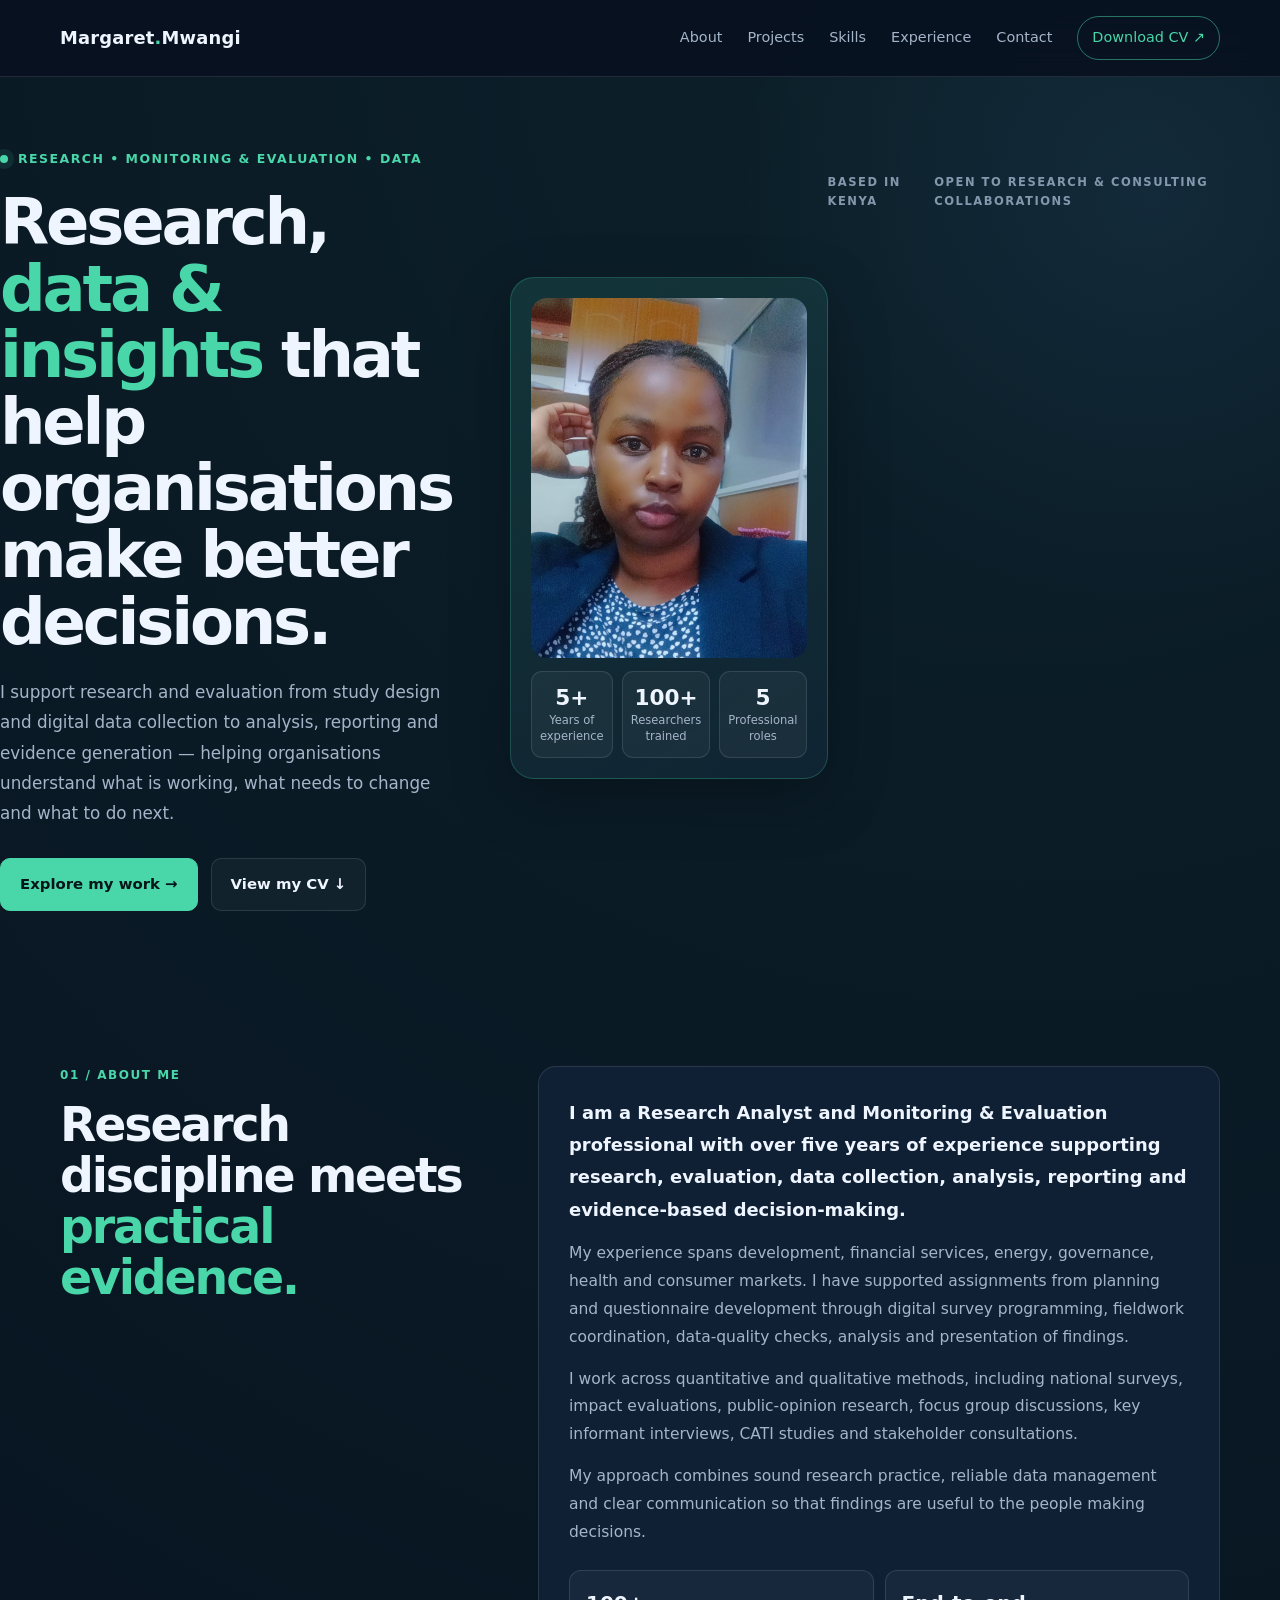
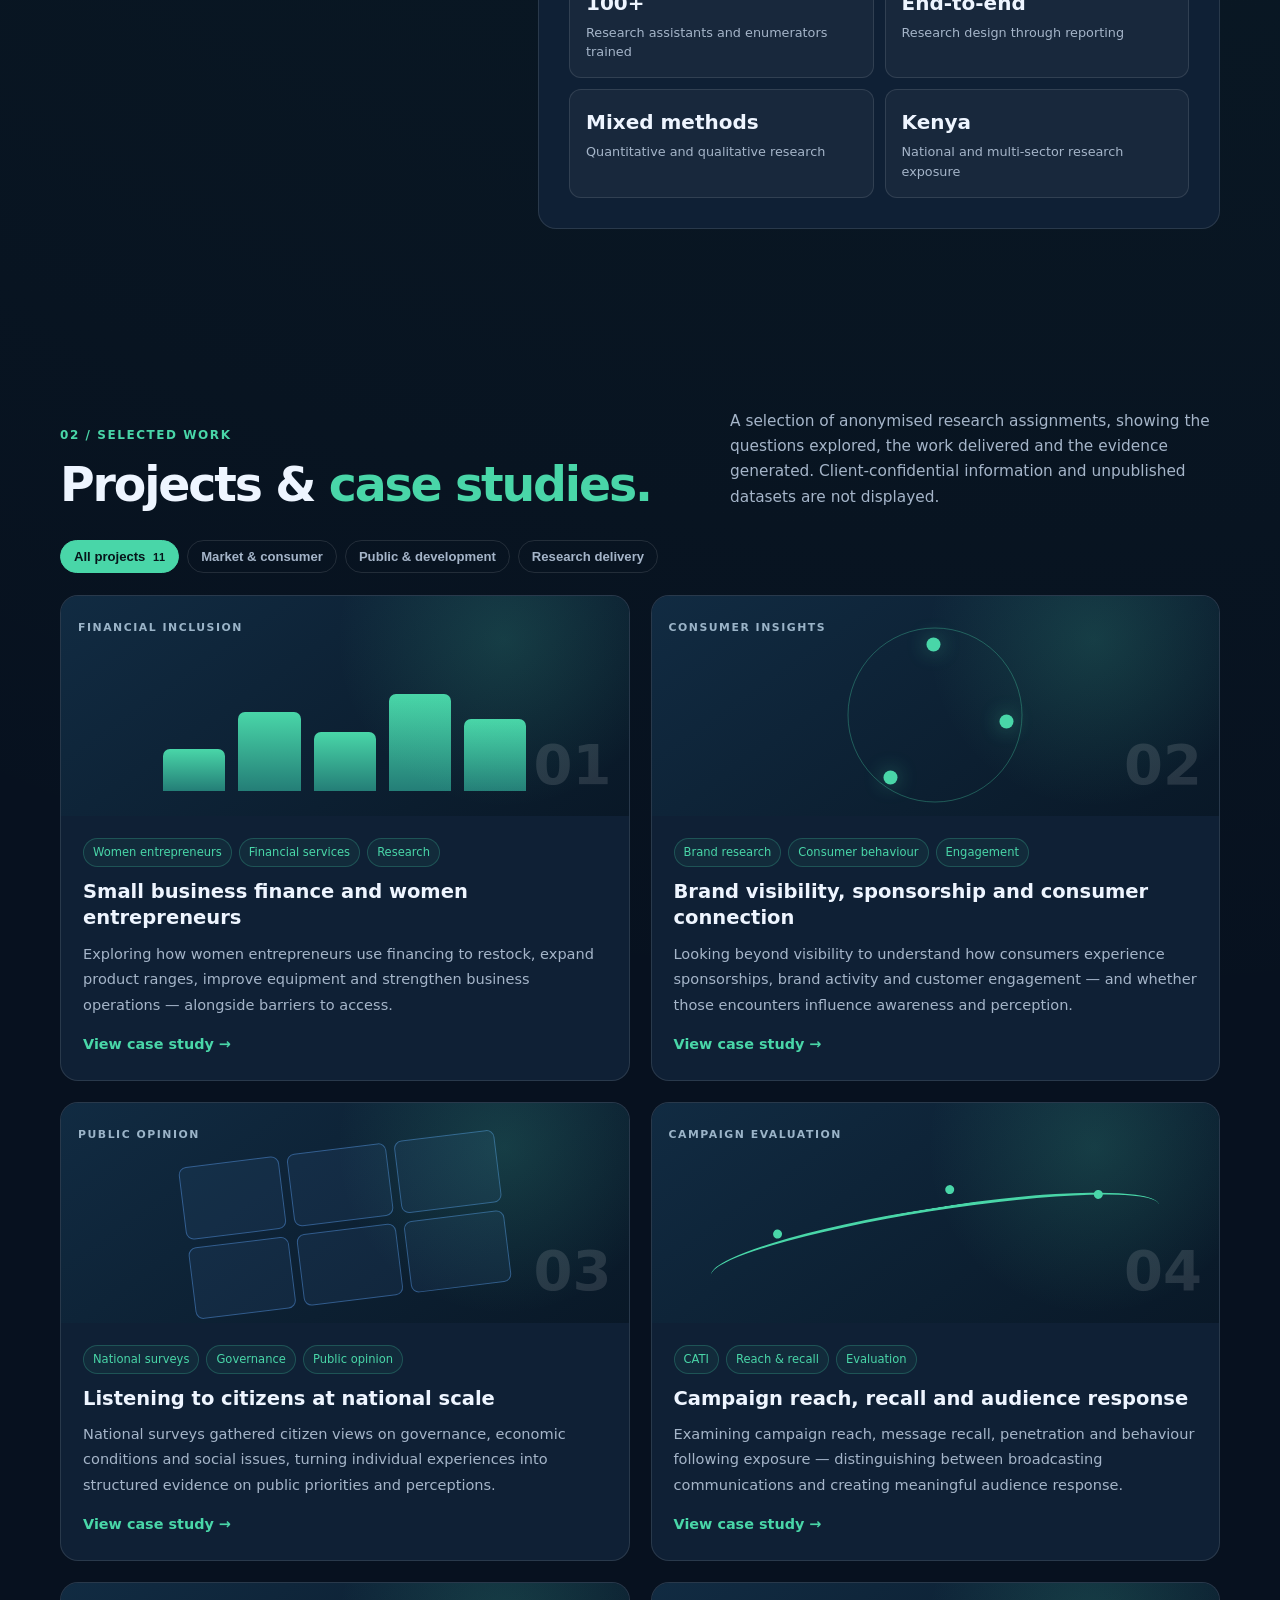
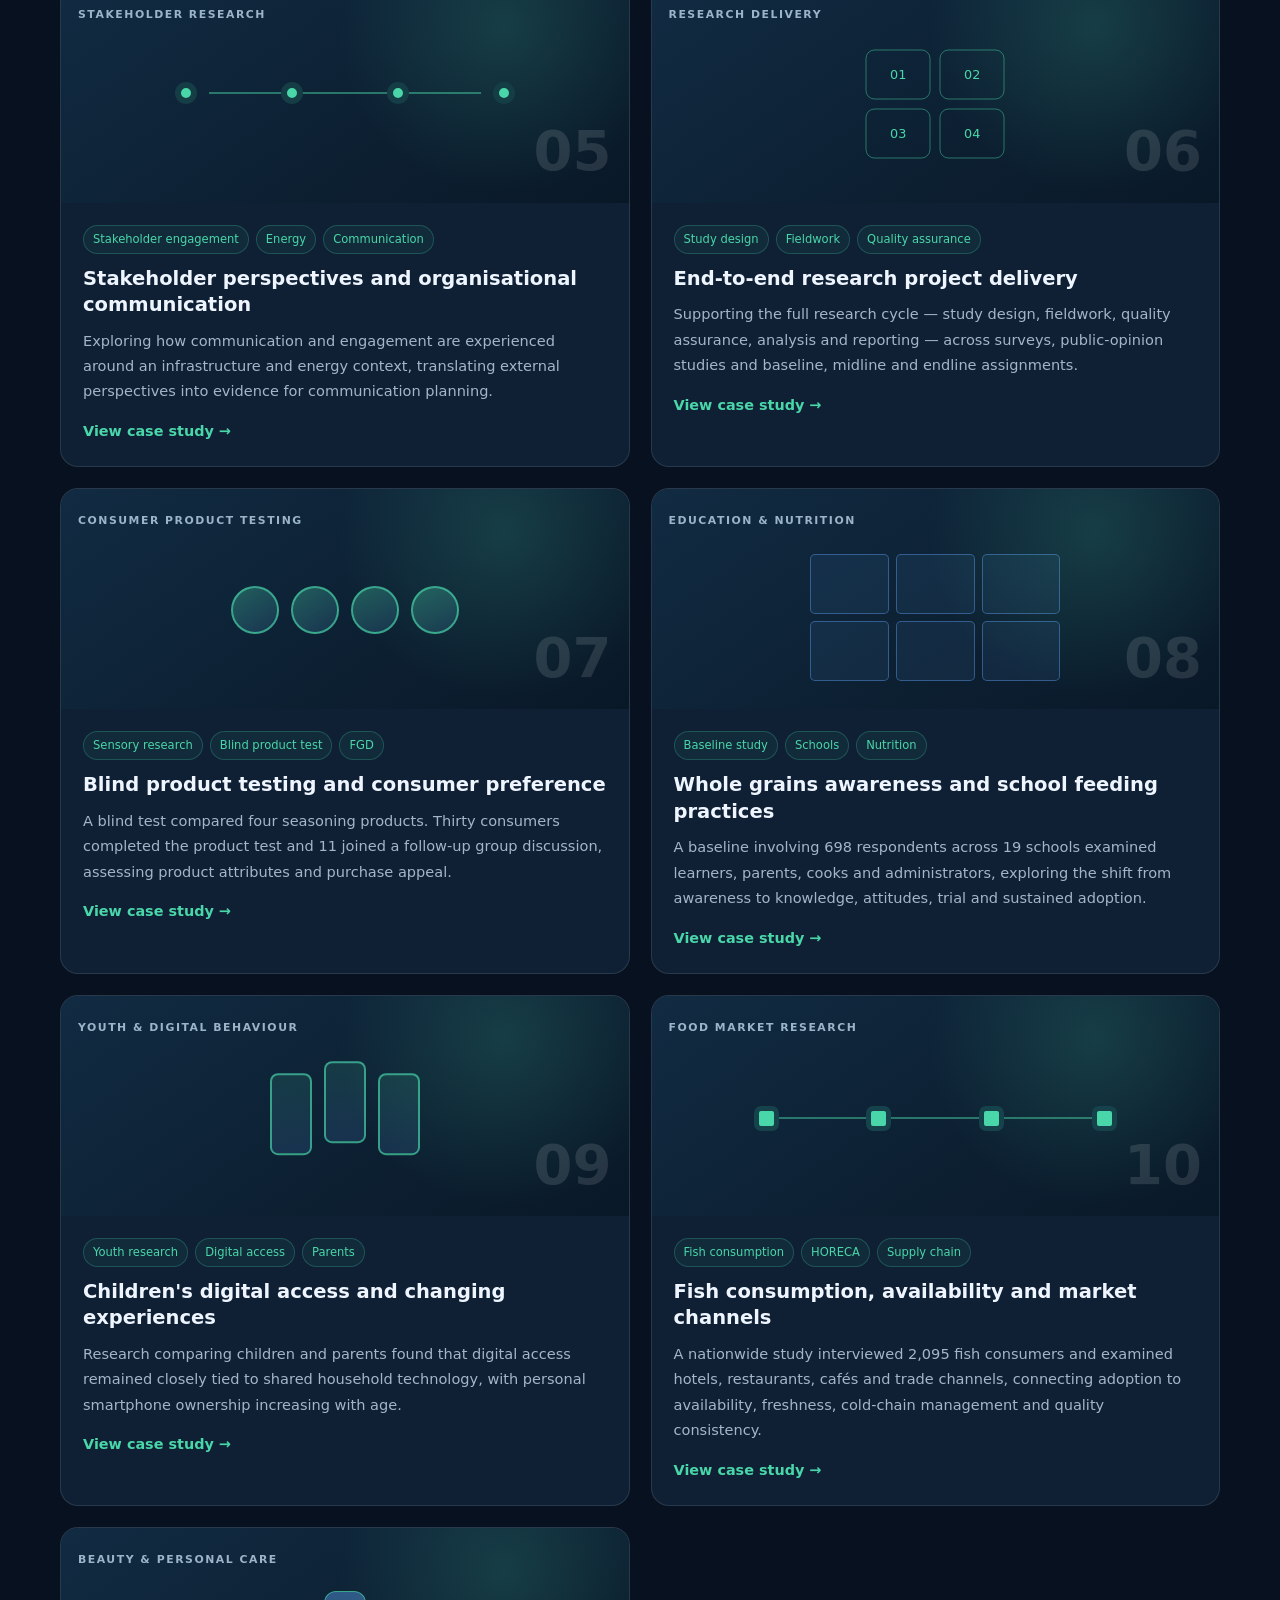
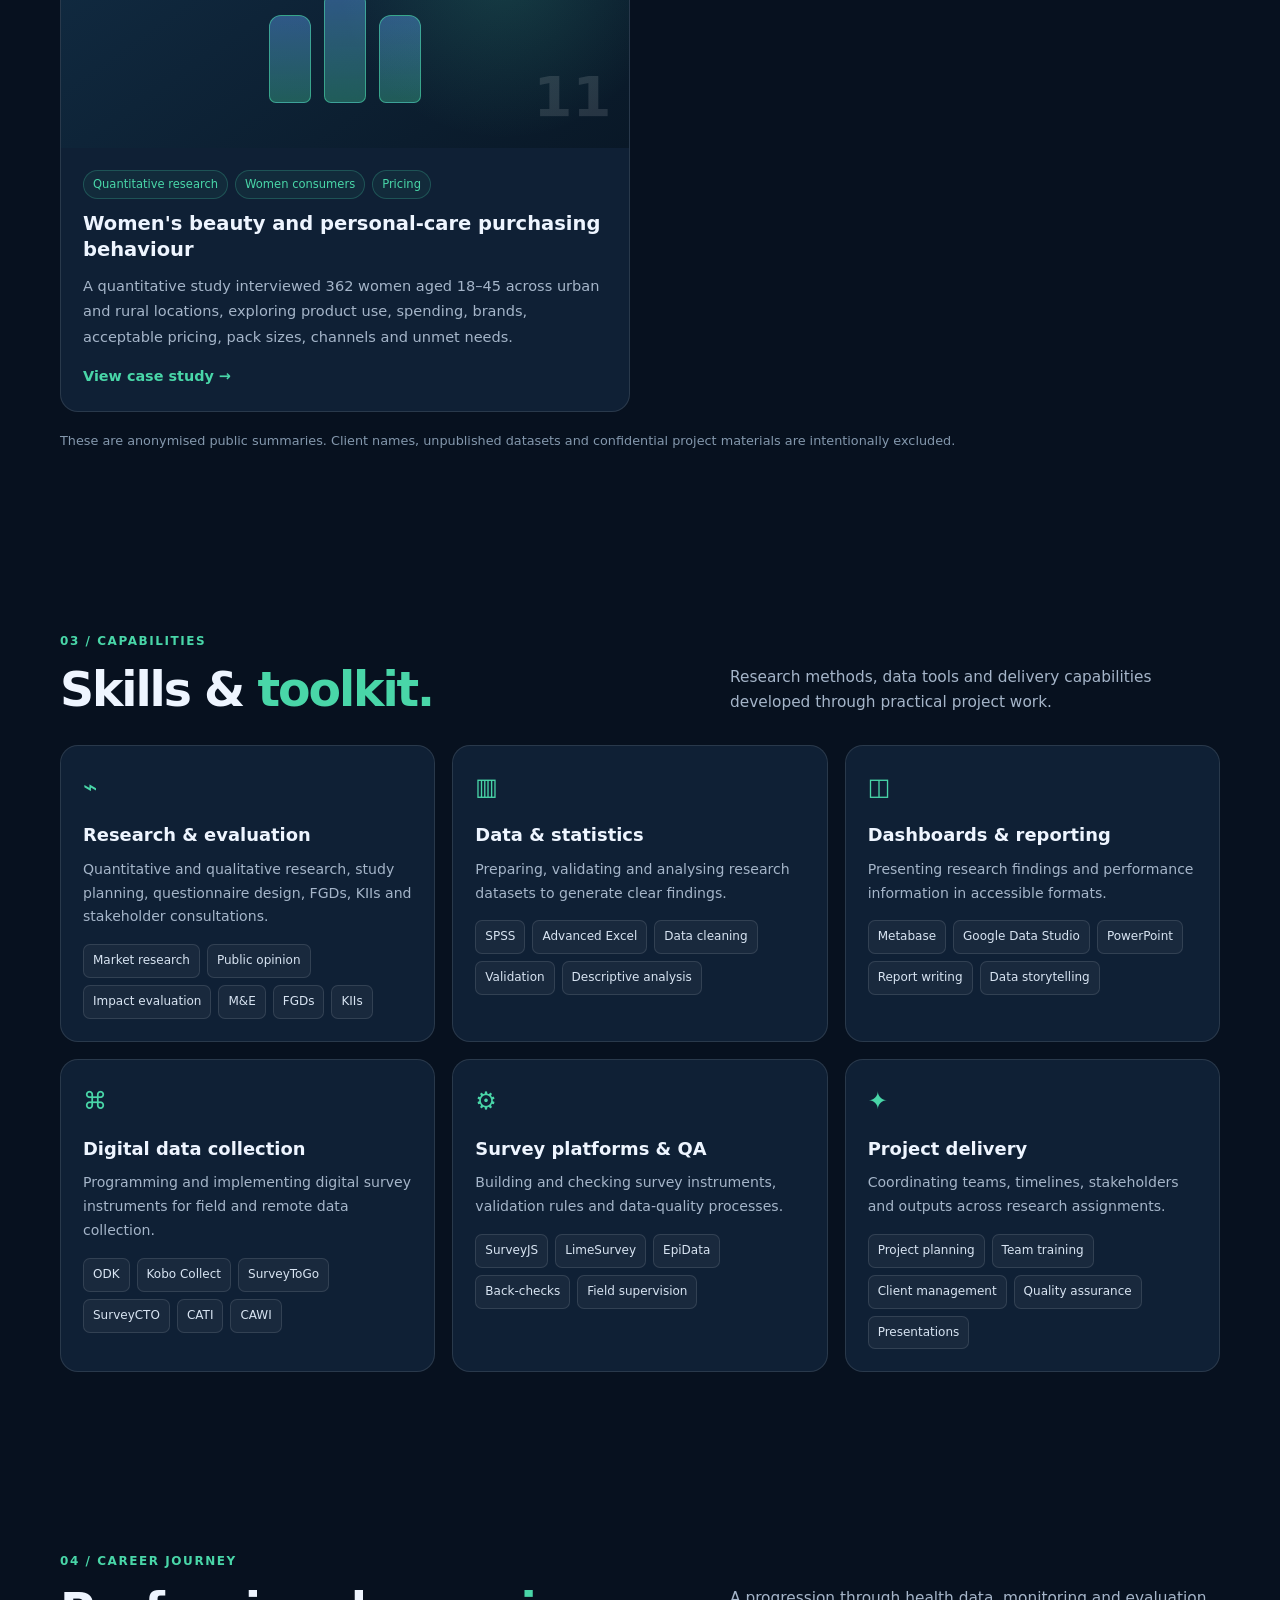
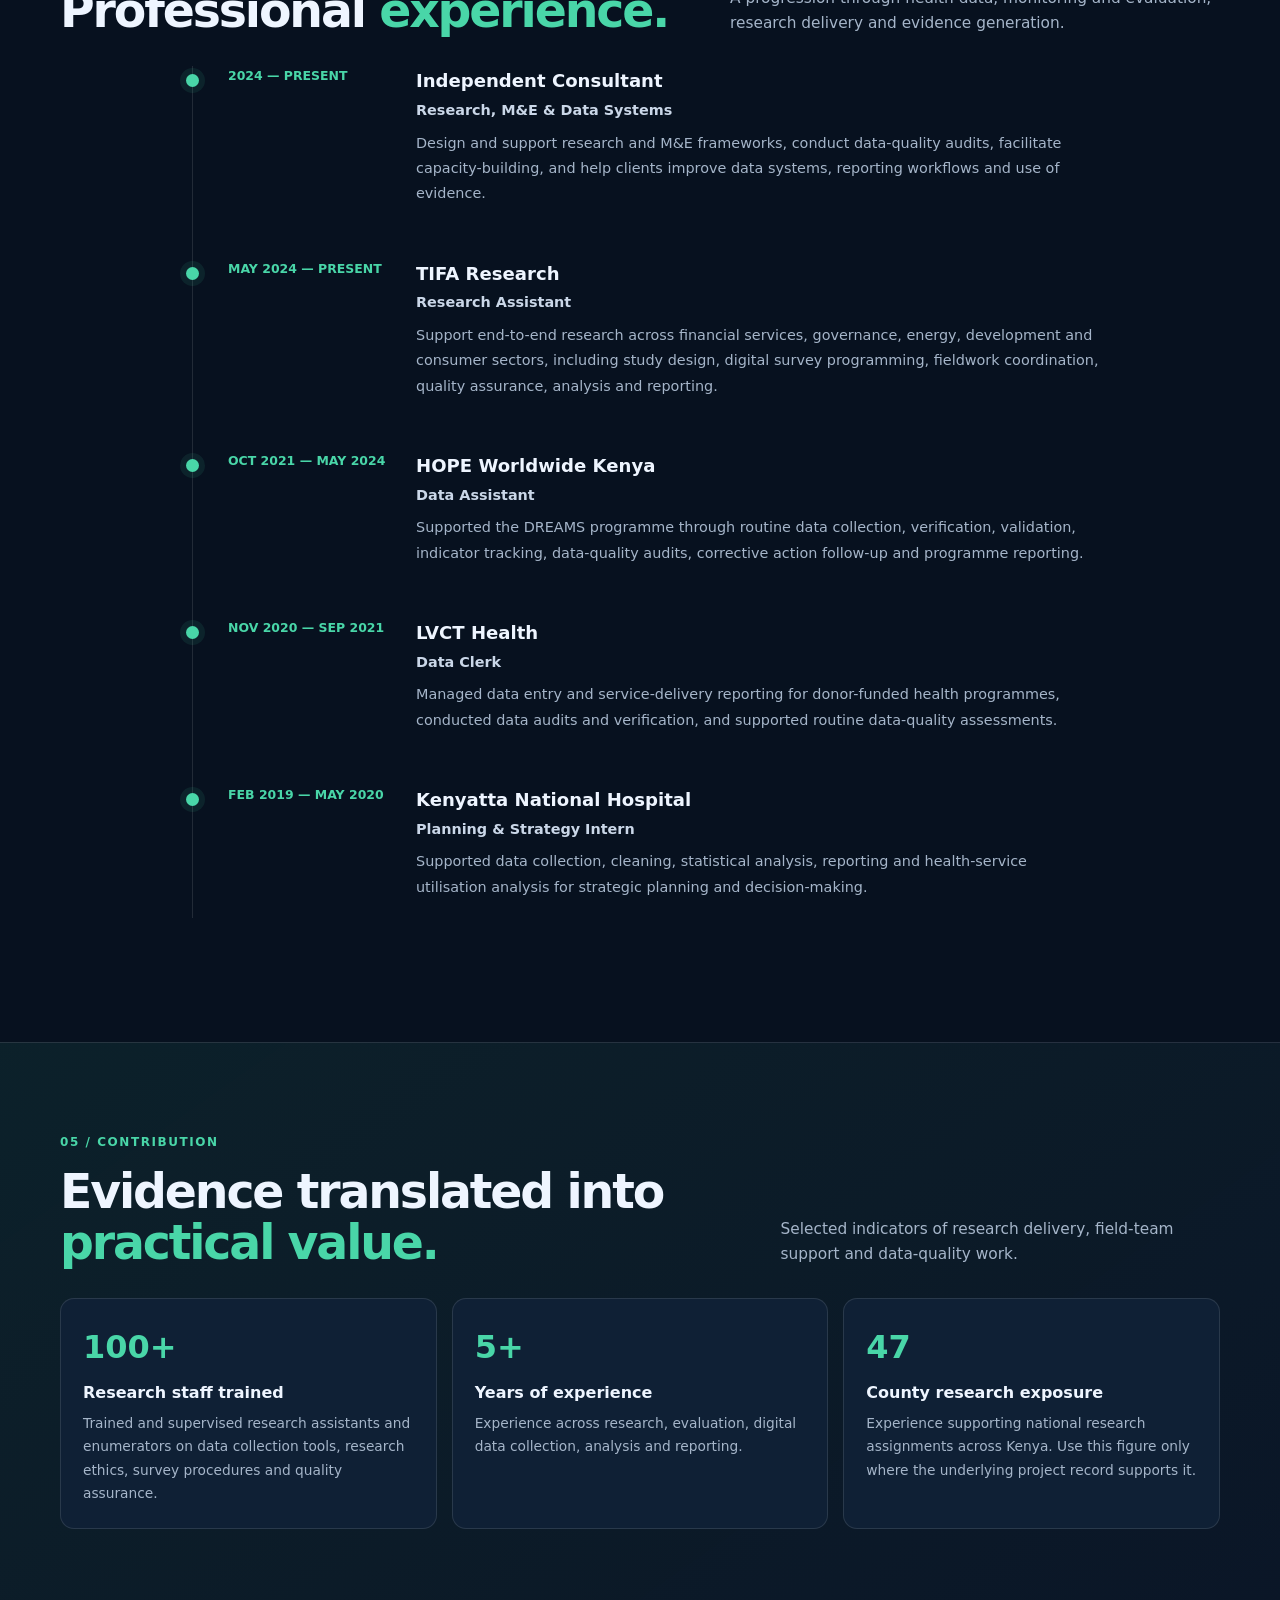
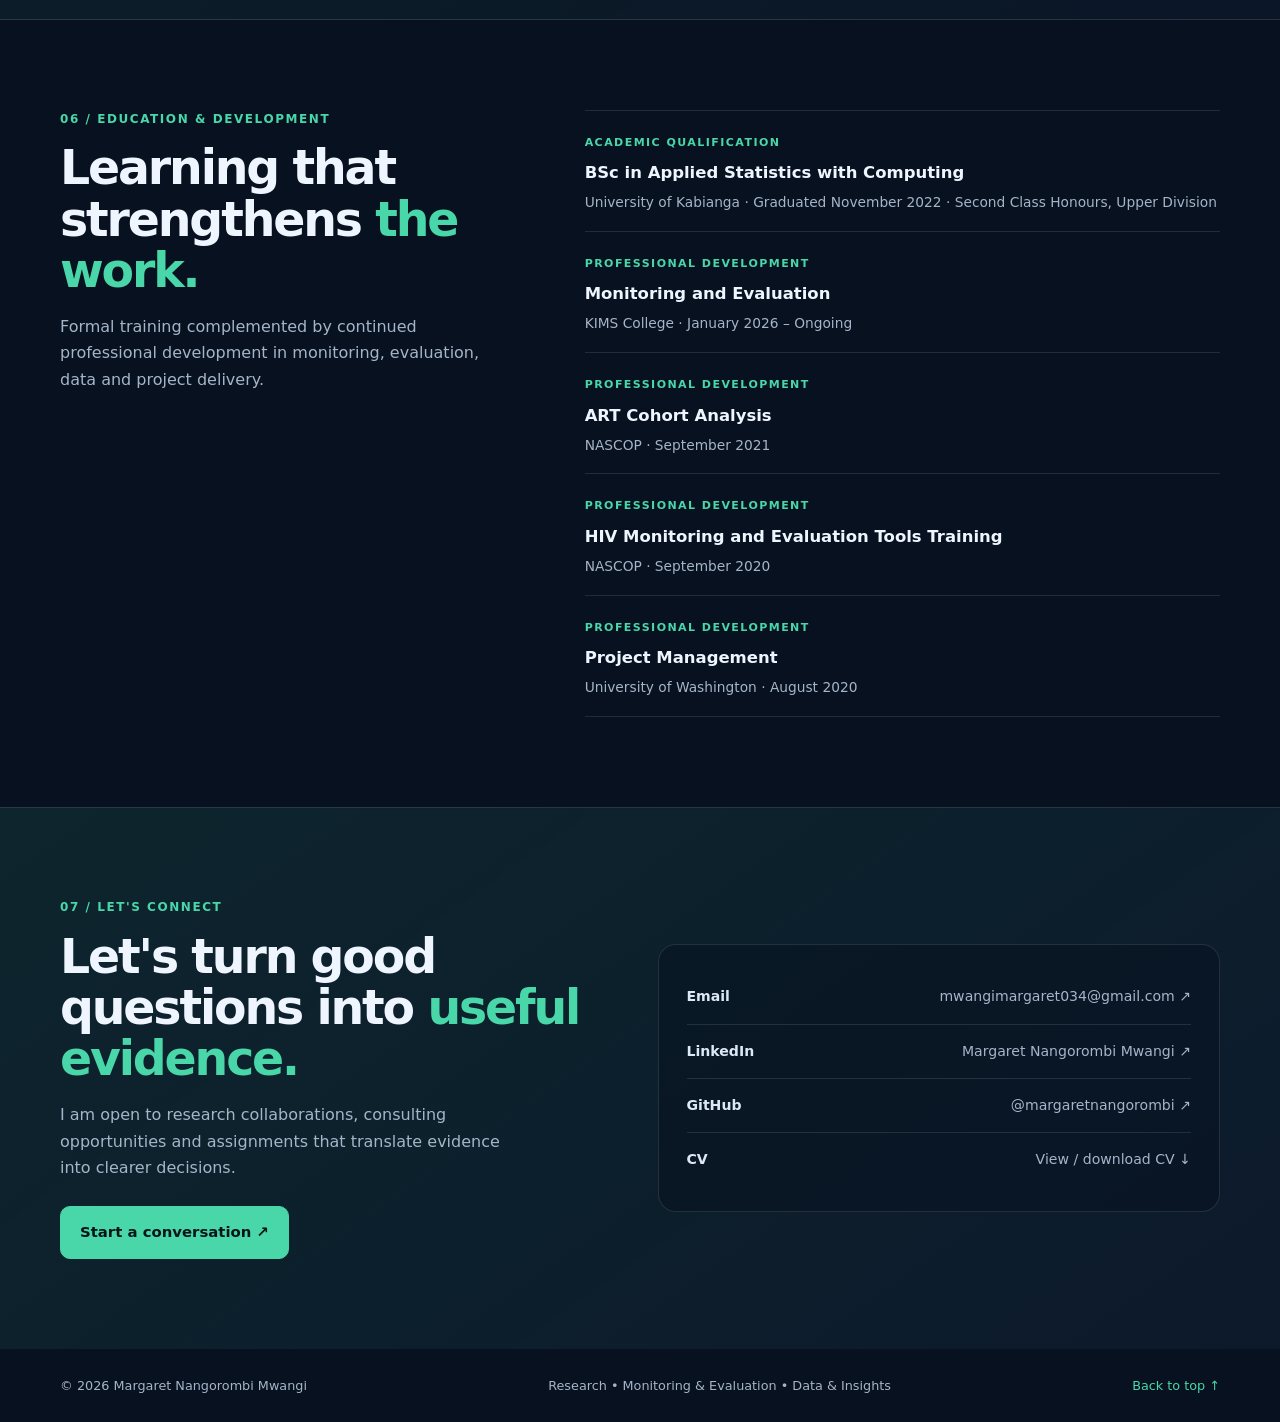
==== commit 5ca9d26b: "Correct academic qualification to match Margaret's background" ====
--- a/index.html
+++ b/index.html
@@ -136,7 +136,7 @@
  <div class="container education-grid">
   <div class="reveal"><div class="kicker">06 / EDUCATION & DEVELOPMENT</div><h2>Learning that strengthens <span class="accent-text">the work.</span></h2><p class="section-copy">Formal training complemented by continued professional development in monitoring, evaluation, data and project delivery.</p></div>
   <div class="education-list reveal">
-   <article><span>ACADEMIC QUALIFICATION</span><h3>Bachelor of Economics and Statistics</h3><p>University of Nairobi · Second Class Honours</p></article>
+   <article><span>ACADEMIC QUALIFICATION</span><h3>BSc in Applied Statistics with Computing</h3><p>University of Kabianga · Graduated November 2022 · Second Class Honours, Upper Division</p></article>
    <article><span>PROFESSIONAL DEVELOPMENT</span><h3>Monitoring and Evaluation</h3><p>KIMS College · January 2026 – Ongoing</p></article>
    <article><span>PROFESSIONAL DEVELOPMENT</span><h3>ART Cohort Analysis</h3><p>NASCOP · September 2021</p></article>
    <article><span>PROFESSIONAL DEVELOPMENT</span><h3>HIV Monitoring and Evaluation Tools Training</h3><p>NASCOP · September 2020</p></article>
--- a/style.css
+++ b/style.css
@@ -1,15 +1,17 @@
-:root{--navy:#101b2b;--navy2:#17283b;--ink:#172333;--muted:#697888;--paper:#f7f8f6;--white:#fff;--line:#e3e9e6;--teal:#58d8c3;--teal-dark:#087e76;--blue:#a8c3ff;--display:"Manrope",sans-serif;--body:"DM Sans",sans-serif;--width:1160px}
-*{box-sizing:border-box}html{scroll-behavior:smooth;scroll-padding-top:84px}body{margin:0;background:var(--paper);color:var(--ink);font:15px/1.7 var(--body);-webkit-font-smoothing:antialiased}a{color:inherit;text-decoration:none}img{display:block;max-width:100%}.wrap{width:min(var(--width),calc(100% - 48px));margin:auto}.skip{position:absolute;left:-9999px;top:10px;background:#fff;padding:10px;z-index:100}.skip:focus{left:10px}.header{height:76px;position:sticky;top:0;z-index:50;background:rgba(255,255,255,.95);backdrop-filter:blur(14px);border-bottom:1px solid var(--line)}.nav{height:100%;display:flex;align-items:center;justify-content:space-between}.brand{display:flex;align-items:center;gap:11px;font:700 13px var(--display)}.brand>span:last-child{line-height:1.3}.brand small{display:block;color:var(--muted);font:600 9px var(--body);letter-spacing:1.2px;margin-top:4px}.brand-mark{width:38px;height:38px;display:grid;place-items:center;border-radius:10px;background:var(--navy);color:#fff;font:800 18px var(--display)}.brand-mark span,footer .footer>a:first-child span{color:var(--teal)}nav{display:flex;align-items:center;gap:28px}nav a{font-size:12px;font-weight:700;color:#586779}nav a:hover{color:var(--teal-dark)}nav .nav-cta{padding:10px 14px;border:1px solid var(--line);border-radius:6px;color:var(--ink)}.menu-toggle{display:none;background:none;border:0;padding:8px}.menu-toggle i{display:block;width:22px;height:2px;background:var(--ink);margin:5px}
-.hero{position:relative;overflow:hidden;background:var(--navy);color:#fff;padding:46px 0 18px}.hero-grid{position:absolute;inset:0;opacity:.15;background-image:linear-gradient(rgba(255,255,255,.08) 1px,transparent 1px),linear-gradient(90deg,rgba(255,255,255,.08) 1px,transparent 1px);background-size:56px 56px;mask-image:linear-gradient(90deg,#000,transparent 85%)}.hero:after{content:"";position:absolute;width:550px;height:550px;right:-180px;top:-250px;border-radius:50%;background:radial-gradient(circle,rgba(88,216,195,.16),transparent 68%)}.hero-layout{position:relative;z-index:1;display:grid;grid-template-columns:1.25fr .75fr;gap:42px;align-items:center;min-height:430px}.eyebrow,.kicker{font-size:11px;font-weight:800;letter-spacing:1.8px;color:var(--teal-dark)}.eyebrow{color:var(--teal)}.pulse{display:inline-block;width:7px;height:7px;background:var(--teal);border-radius:50%;margin-right:8px;box-shadow:0 0 0 5px #58d8c31b}.hero h1{font:800 clamp(46px,4.3vw,60px)/1.08 var(--display);letter-spacing:-2.5px;margin:23px 0}.hero h1 em,.contact h2 em{font-style:normal;color:var(--teal)}.hero-lede{max-width:620px;color:#b9c5d0;font-size:15px;line-height:1.8}.actions{display:flex;gap:12px;flex-wrap:wrap;margin:22px 0 30px}.btn{display:inline-flex;align-items:center;gap:15px;padding:13px 17px;border-radius:6px;font-size:12px;font-weight:800;transition:.2s}.btn:hover{transform:translateY(-2px)}.btn.primary{background:var(--teal);color:#102333}.btn.primary:hover{background:#7be5d4}.btn.outline{border:1px solid #526274;color:#fff}.metrics{display:flex;gap:32px}.metrics div{display:flex;flex-direction:column}.metrics strong{font:800 24px var(--display)}.metrics span{font-size:10px;color:#a3b1bf}.hero-photo{position:relative;min-height:380px;display:flex;align-items:center;justify-content:center}.portrait{position:relative;z-index:2;width:min(300px,78%);height:360px;border-radius:160px 160px 16px 16px;overflow:hidden;background:#263a4b;border:1px solid #ffffff35;box-shadow:0 24px 70px #0005}.portrait img{width:100%;height:100%;object-fit:cover;object-position:center 28%}.float-card{position:absolute;z-index:3;background:#fff;color:var(--ink);padding:12px 15px;border-radius:8px;box-shadow:0 15px 40px #0002}.float-card b,.float-card small{display:block}.float-card b{font:700 11px var(--display)}.float-card small{font-size:10px;color:var(--muted);margin-top:3px}.card-top{top:55px;left:-8px}.card-bottom{right:-8px;bottom:50px}.ring{position:absolute;width:450px;height:300px;border:1px solid #58d8c333;border-radius:50%;transform:rotate(-28deg)}.hero-foot{position:relative;z-index:1;display:flex;justify-content:space-between;color:#8292a3;font-size:9px;font-weight:800;letter-spacing:1.2px;margin-top:14px}
-.intro{padding:66px 0;background:#eef2ef}.intro-grid{display:grid;grid-template-columns:.55fr 1.1fr 1fr;gap:45px;align-items:start}.intro-grid .kicker{margin-top:10px}.intro h2,.heading{font:800 clamp(34px,4vw,47px)/1.16 var(--display);letter-spacing:-1.8px;margin:0}.intro h2 span,.heading span{color:var(--teal-dark)}.muted{color:var(--muted);font-size:13px;line-height:1.85}.intro .muted{max-width:380px;margin-top:15px}.steps{border-top:1px solid #d6dfda}.steps>div{display:flex;gap:17px;padding:11px 0;border-bottom:1px solid #d6dfda}.steps>div>b{font:800 10px var(--display);color:var(--teal-dark);padding-top:3px}.steps p{margin:0}.steps strong,.steps small{display:block}.steps strong{font:700 12px var(--display)}.steps small{font-size:11px;color:var(--muted);margin-top:2px}
-.section{padding:100px 0}.two-col{display:grid;grid-template-columns:.9fr 1.1fr;gap:85px;align-items:start}.kicker{margin:0 0 17px}.about-copy .lead{font-size:16px;color:#2b3b4b;line-height:1.75}.about-copy p:not(.lead){font-size:13px;color:var(--muted);line-height:1.9}.tags{display:flex;flex-wrap:wrap;gap:7px;margin-top:22px}.tags span{font-size:9px;color:#506172;background:#edf2ef;border:1px solid #e0e8e3;padding:6px 9px;border-radius:4px}
-.work{background:#fff}.section-head{display:flex;justify-content:space-between;align-items:end;gap:45px;margin-bottom:32px}.section-intro{max-width:390px;margin:0 0 3px}.filters{display:flex;flex-wrap:wrap;gap:7px;margin-bottom:22px}.filter{background:#fff;border:1px solid var(--line);border-radius:5px;padding:8px 12px;font:700 10px var(--body);color:#657383;cursor:pointer}.filter.active,.filter:hover{background:var(--navy);border-color:var(--navy);color:#fff}.filter small{margin-left:5px}.projects{display:grid;grid-template-columns:repeat(2,1fr);gap:20px}.project{overflow:hidden;border:1px solid #e8edeb;border-radius:9px;background:#fff;transition:transform .2s,box-shadow .2s}.project:hover{transform:translateY(-4px);box-shadow:0 18px 45px #10203013}.project[hidden]{display:none}.art{height:170px;position:relative;overflow:hidden;padding:16px 19px;color:#fff;background:linear-gradient(135deg,#225b5c,#162e45)}.art:after{content:"";position:absolute;width:190px;height:190px;right:30px;top:-80px;border:1px solid #ffffff45;border-radius:50%;box-shadow:0 0 0 22px #ffffff0b,0 0 0 48px #ffffff08}.art>span{font-size:8px;font-weight:800;letter-spacing:1.5px}.art>b{position:absolute;right:16px;bottom:4px;font:800 39px var(--display);color:#ffffff35}.art>strong{position:absolute;left:20px;bottom:18px;font:800 25px/1.08 var(--display);letter-spacing:-.8px}.art-2{background:linear-gradient(135deg,#a8755e,#473547)}.art-3{background:linear-gradient(135deg,#315a80,#1b2e49)}.art-4{background:linear-gradient(135deg,#315d78,#182b44)}.art-5{background:linear-gradient(135deg,#76604e,#303c49)}.art-6{background:linear-gradient(135deg,#496c68,#203e4d)}.art-7{background:linear-gradient(135deg,#8c594b,#493a50)}.art-8{background:linear-gradient(135deg,#637e70,#2b4a4c)}.art-9{background:linear-gradient(135deg,#52668e,#26334e)}.art-10{background:linear-gradient(135deg,#2e7280,#1d3c55)}.art-11{background:linear-gradient(135deg,#a26f79,#4c4058)}.project-copy{padding:19px 20px}.project-type{font-size:9px;letter-spacing:1px;font-weight:800;color:var(--teal-dark);margin:0 0 8px}.project-copy h3{font:800 16px/1.35 var(--display);letter-spacing:-.3px;margin:0 0 9px}.project-copy>p:not(.project-type){font-size:12px;color:var(--muted);line-height:1.8;margin:0 0 15px}.role{border-top:1px solid #edf0ee;padding-top:10px}.role b,.role span{display:block}.role b{font-size:9px;letter-spacing:1px;color:var(--teal-dark)}.role span{font-size:10px;color:#687789;margin-top:3px}.note{font-size:9px;color:#87928e;margin:17px 0 0}
-.capabilities,.contact{background:var(--navy);color:#fff}.cap-layout{display:grid;grid-template-columns:.85fr 1.15fr;gap:75px}.light-kicker{color:var(--teal)}.heading.light{color:#fff}.heading.light span{color:var(--teal)}.cap-intro,.contact-layout>div:first-child>p:not(.kicker){max-width:390px;color:#aebbc7;font-size:12px;line-height:1.9;margin:20px 0}.under-link{display:inline-block;color:var(--teal);font-size:10px;font-weight:800;border-bottom:1px solid #58d8c377;padding-bottom:5px}.cap-grid{display:grid;grid-template-columns:repeat(2,1fr);gap:11px}.cap-grid article{padding:19px;border:1px solid #334558;background:#ffffff08;border-radius:7px}.cap-grid small{color:var(--teal);font:800 10px var(--display)}.cap-grid h3{font:700 14px var(--display);margin:13px 0 6px}.cap-grid p{font-size:12px;color:#aebbc7;line-height:1.8;margin:0}
-.experience{background:#f7f8f6}.timeline{border-top:1px solid #dce4e0;margin-top:37px}.timeline article{display:grid;grid-template-columns:180px 18px 1fr;gap:20px;padding:23px 0;border-bottom:1px solid #dce4e0}.timeline time{font-size:9px;font-weight:800;letter-spacing:1px;color:#75827f;padding-top:4px}.dot{width:8px;height:8px;background:var(--teal-dark);border-radius:50%;margin-top:7px;box-shadow:0 0 0 5px #dcefe9}.timeline article small{font-size:8px;font-weight:800;letter-spacing:1.2px;color:var(--teal-dark)}.timeline h3{font:800 18px var(--display);margin:4px 0 0}.timeline article b{font-size:10px;color:#78858f}.timeline article p{max-width:720px;font-size:12px;color:var(--muted);line-height:1.8;margin:9px 0 0}
-.impact{background:#17283a;color:#fff;padding:75px 0}.impact h2{font:800 40px/1.13 var(--display);letter-spacing:-1.5px;margin:0 0 32px}.impact h2 span{color:var(--teal)}.impact-grid{display:grid;grid-template-columns:repeat(4,1fr);gap:22px}.impact-grid>div{border-top:1px solid #3b4b5b;padding-top:14px}.impact-grid strong{display:block;font:800 25px var(--display);color:var(--teal)}.impact-grid b{font:700 11px var(--display)}.impact-grid p{font-size:11px;color:#aebbc7;line-height:1.8;margin:7px 0 0}
-.degree{background:#fff;border:1px solid var(--line);padding:22px;border-radius:7px}.degree small{font-size:8px;color:var(--teal-dark);font-weight:800;letter-spacing:1px}.degree h3{font:800 18px var(--display);margin:10px 0 3px}.degree p{font-size:10px;color:var(--muted);margin:0}.learning{margin-top:24px}.learning h3{font:700 14px var(--display)}.learning p{padding:10px 0;border-bottom:1px solid var(--line);margin:0}.learning b,.learning span{display:block}.learning b{font-size:10px}.learning span{font-size:10px;color:var(--muted);margin-top:2px}
-.contact{padding:82px 0}.contact-layout{display:grid;grid-template-columns:1fr .85fr;gap:90px}.contact h2{font:800 clamp(39px,5vw,57px)/1.08 var(--display);letter-spacing:-2px;margin:0}.contact-layout>div:first-child>p:not(.kicker){margin:19px 0 24px}.contact-links{padding-top:12px}.contact-links a{display:grid;grid-template-columns:1fr auto;gap:3px 12px;padding:15px 0;border-bottom:1px solid #344557}.contact-links small{grid-column:1/-1;font-size:8px;letter-spacing:1.2px;font-weight:800;color:var(--teal)}.contact-links b{font:600 13px var(--display);color:#e5ebf0}.contact-links i{font-style:normal;color:var(--teal)}footer{background:#0b1521;color:#8795a3;padding:19px 0}.footer{display:flex;justify-content:space-between;align-items:center;gap:15px;font-size:10px}.footer>a:first-child{font:700 10px var(--display);color:#e1e8ed}.footer>a:first-child span{font-size:17px;margin-right:6px}.footer p{margin:0}.footer>a:last-child{color:var(--teal)}
-@media(max-width:900px){.hero-layout{gap:24px;grid-template-columns:1.15fr .85fr;min-height:390px}.hero h1{font-size:48px}.portrait{height:330px}.intro-grid{grid-template-columns:.4fr 1fr;gap:28px}.steps{grid-column:2}.two-col,.cap-layout{gap:45px}.impact-grid{grid-template-columns:repeat(2,1fr)}}
-@media(max-width:680px){.wrap{width:calc(100% - 36px)}.header{height:66px}.menu-toggle{display:block}nav{display:none;position:absolute;top:66px;left:0;right:0;padding:14px 20px;background:#fff;border-bottom:1px solid var(--line);box-shadow:0 14px 25px #15253512;flex-direction:column;align-items:stretch;gap:0}nav.open{display:flex}nav a{padding:12px 5px;border-bottom:1px solid #edf0ee}nav .nav-cta{margin-top:8px;text-align:center}.hero{padding:38px 0 18px}.hero-layout{grid-template-columns:1fr;gap:10px;min-height:0}.hero h1{font-size:clamp(38px,9.5vw,48px);line-height:1.08;letter-spacing:-1.8px}.hero-lede{font-size:14px;line-height:1.75}.actions{margin:22px 0 27px}.metrics{gap:22px}.metrics strong{font-size:21px}.metrics span{font-size:9px}.hero-photo{min-height:300px}.portrait{width:230px;height:285px}.card-top{left:0;top:24px}.card-bottom{right:0;bottom:22px}.ring{width:340px;height:240px}.hero-foot{font-size:8px;letter-spacing:.8px}.intro{padding:52px 0}.intro-grid{grid-template-columns:1fr;gap:18px}.steps{grid-column:auto}.intro h2,.heading{font-size:35px}.section{padding:70px 0}.two-col,.cap-layout,.contact-layout{grid-template-columns:1fr;gap:27px}.section-head{display:block}.section-intro{margin-top:16px}.projects{grid-template-columns:1fr}.art{height:175px}.cap-grid{grid-template-columns:1fr 1fr}.cap-grid article{padding:15px}.timeline article{grid-template-columns:1fr 14px;gap:10px;padding:19px 0}.timeline time{grid-column:1/-1}.dot{grid-column:2;grid-row:2/4}.timeline article>div:last-child{grid-column:1;grid-row:2}.impact{padding:62px 0}.impact h2{font-size:34px}.contact{padding:65px 0}.contact-layout{gap:30px}.footer{flex-wrap:wrap}.footer p{order:3;width:100%}}
-@media(max-width:390px){.metrics{gap:13px}.metrics strong{font-size:18px}.metrics span{font-size:9px}.cap-grid{grid-template-columns:1fr}.impact-grid{grid-template-columns:1fr}.hero-foot{font-size:7px}}
-@media(prefers-reduced-motion:reduce){html{scroll-behavior:auto}*,*:before,*:after{transition-duration:.01ms!important}}
+:root{--bg:#07111f;--bg2:#0b1728;--surface:#0f2035;--surface2:#132942;--text:#eef5ff;--muted:#a5b5c9;--line:rgba(255,255,255,.11);--accent:#49d6a8;--accent2:#62a8ff;--shadow:0 20px 60px rgba(0,0,0,.28);--radius:18px;--max:1160px}
+*{box-sizing:border-box;margin:0;padding:0}html{scroll-behavior:smooth;scroll-padding-top:90px}body{font-family:Inter,ui-sans-serif,system-ui,-apple-system,"Segoe UI",sans-serif;background:radial-gradient(circle at 80% 0%,rgba(73,214,168,.08),transparent 28%),var(--bg);color:var(--text);line-height:1.65;font-size:16px}a{color:inherit;text-decoration:none}img{max-width:100%;display:block}.container{width:min(var(--max),92%);margin:auto}.skip{position:absolute;left:-9999px;top:10px;background:#fff;color:#111;padding:10px;z-index:200}.skip:focus{left:10px}
+.nav{position:fixed;top:0;left:0;right:0;z-index:100;background:rgba(7,17,31,.88);backdrop-filter:blur(16px);border-bottom:1px solid var(--line)}.nav-inner{height:76px;display:flex;align-items:center;justify-content:space-between}.logo{font-weight:800;letter-spacing:.01em;font-size:1.12rem}.logo span{color:var(--accent)}.nav-links{display:flex;gap:25px;align-items:center}.nav-links a{color:var(--muted);font-size:.9rem;transition:.2s}.nav-links a:hover{color:var(--text)}.nav-cta{padding:9px 14px;border:1px solid rgba(73,214,168,.5);border-radius:999px;color:var(--accent)!important}.menu-btn{display:none;background:none;border:0;color:var(--text);font-size:1.6rem;cursor:pointer}
+.hero{padding:145px 0 65px;min-height:88vh;display:flex;align-items:center;background:radial-gradient(circle at 90% 20%,rgba(98,168,255,.08),transparent 30%)}.hero-grid{display:grid;grid-template-columns:1.18fr .82fr;gap:58px;align-items:center}.eyebrow{display:inline-flex;gap:10px;align-items:center;color:var(--accent);font-weight:700;text-transform:uppercase;letter-spacing:.12em;font-size:.78rem;margin-bottom:20px}.dot{width:8px;height:8px;background:var(--accent);border-radius:50%;box-shadow:0 0 0 6px rgba(73,214,168,.1)}h1{font-size:clamp(2.7rem,5vw,4.3rem);line-height:1.04;letter-spacing:-.05em;margin-bottom:22px;max-width:780px}h1 .accent{color:var(--accent)}.hero-copy{font-size:1.05rem;color:var(--muted);max-width:650px;line-height:1.8}.actions{display:flex;gap:13px;flex-wrap:wrap;margin-top:30px}.btn{display:inline-flex;align-items:center;justify-content:center;gap:9px;padding:13px 19px;border-radius:10px;font-size:.93rem;font-weight:750;border:1px solid var(--line);transition:.2s;cursor:pointer}.btn:hover{transform:translateY(-2px)}.btn-primary{background:var(--accent);color:#06151a;border-color:var(--accent)}.btn-secondary{background:rgba(255,255,255,.035)}.hero-card{background:linear-gradient(145deg,rgba(73,214,168,.13),rgba(98,168,255,.06));border:1px solid rgba(73,214,168,.23);border-radius:24px;padding:20px;box-shadow:var(--shadow)}.profile-photo{height:360px;border-radius:16px;overflow:hidden;background:var(--surface2)}.profile-photo img{width:100%;height:100%;object-fit:cover;object-position:center 24%}.metric-strip{display:grid;grid-template-columns:repeat(3,1fr);gap:9px;margin-top:13px}.metric{background:rgba(255,255,255,.045);border:1px solid var(--line);border-radius:11px;padding:12px 8px;text-align:center}.metric strong{display:block;font-size:1.35rem;line-height:1.3}.metric span{color:var(--muted);font-size:.72rem;line-height:1.4;display:block}.hero-bottom{display:flex;justify-content:space-between;color:#8498ad;font-size:.72rem;font-weight:700;letter-spacing:.13em;margin-top:28px}
+section{padding:90px 0}.kicker{color:var(--accent);font-weight:800;text-transform:uppercase;letter-spacing:.13em;font-size:.75rem;margin-bottom:13px}h2{font-size:clamp(2.05rem,3.7vw,3.15rem);line-height:1.08;letter-spacing:-.045em;margin-top:8px}.accent-text{color:var(--accent)}.about-grid{display:grid;grid-template-columns:.78fr 1.22fr;gap:42px;align-items:start}.about-panel{background:var(--surface);border:1px solid var(--line);border-radius:var(--radius);padding:30px}.about-panel p{color:var(--muted);margin-top:14px;font-size:.97rem;line-height:1.8}.about-panel .about-lead{color:var(--text);font-size:1.12rem;font-weight:600;margin-top:0}.stats{display:grid;grid-template-columns:repeat(2,1fr);gap:11px;margin-top:23px}.stat{padding:16px;background:rgba(255,255,255,.04);border:1px solid var(--line);border-radius:12px}.stat strong{font-size:1.25rem;display:block}.stat span{display:block;color:var(--muted);font-size:.8rem;line-height:1.5;margin-top:3px}
+.section-head{display:flex;justify-content:space-between;gap:32px;align-items:end;margin-bottom:30px}.section-head>p{color:var(--muted);max-width:490px;font-size:.96rem}.filters{display:flex;flex-wrap:wrap;gap:8px;margin-bottom:22px}.filter{background:transparent;border:1px solid var(--line);border-radius:999px;padding:8px 13px;font:600 .82rem Inter,sans-serif;color:var(--muted);cursor:pointer}.filter.active,.filter:hover{background:var(--accent);border-color:var(--accent);color:#06151a}.filter small{margin-left:4px}.project-grid{display:grid;grid-template-columns:repeat(2,minmax(0,1fr));gap:21px}.project-card{background:var(--surface);border:1px solid var(--line);border-radius:var(--radius);overflow:hidden;transition:transform .25s,border-color .25s,box-shadow .25s}.project-card:hover{transform:translateY(-5px);border-color:rgba(73,214,168,.4);box-shadow:var(--shadow)}.project-card[hidden]{display:none}.project-visual{height:220px;position:relative;overflow:hidden;background:linear-gradient(145deg,#112b42,#091827);padding:17px}.project-visual:after{content:"";position:absolute;inset:0;background:radial-gradient(circle at 78% 20%,rgba(73,214,168,.16),transparent 35%);pointer-events:none}.visual-label{position:relative;z-index:2;font-size:.68rem;font-weight:800;letter-spacing:.14em;color:#9bb4c8}.project-visual>b{position:absolute;right:17px;bottom:5px;font-size:3.5rem;color:rgba(255,255,255,.12);z-index:2}.visual-bars{position:absolute;left:18%;right:18%;bottom:25px;height:110px;display:flex;align-items:end;gap:13px}.visual-bars i{flex:1;border-radius:7px 7px 0 0;background:linear-gradient(#49d6a8,#247e77);height:var(--h,55%)}.visual-bars i:nth-child(1){--h:38%}.visual-bars i:nth-child(2){--h:72%}.visual-bars i:nth-child(3){--h:54%}.visual-bars i:nth-child(4){--h:88%}.visual-bars i:nth-child(5){--h:66%}.visual-orbit{position:absolute;width:175px;height:175px;border:1px solid #49d6a855;border-radius:50%;left:50%;top:54%;transform:translate(-50%,-50%)}.visual-orbit i{position:absolute;width:14px;height:14px;background:var(--accent);border-radius:50%;box-shadow:0 0 20px #49d6a877}.visual-orbit i:nth-child(1){top:5%;left:45%}.visual-orbit i:nth-child(2){right:5%;top:50%}.visual-orbit i:nth-child(3){bottom:10%;left:20%}.visual-map{position:absolute;inset:45px 22% 22px;display:grid;grid-template-columns:repeat(3,1fr);gap:8px;transform:rotate(-7deg)}.visual-map i{border:1px solid #62a8ff66;background:#62a8ff12;border-radius:8px}.visual-wave{position:absolute;left:10%;right:10%;top:48%;height:65px;border-top:3px solid var(--accent);border-radius:50%;transform:rotate(-9deg)}.visual-wave i{position:absolute;width:9px;height:9px;border-radius:50%;background:var(--accent);top:-6px}.visual-wave i:nth-child(1){left:15%}.visual-wave i:nth-child(2){left:54%;top:-23px}.visual-wave i:nth-child(3){right:12%;top:5px}.visual-nodes{position:absolute;inset:70px 20%;display:flex;align-items:center;justify-content:space-between}.visual-nodes:before{content:"";position:absolute;left:10%;right:10%;height:2px;background:#49d6a877}.visual-nodes i{width:22px;height:22px;border-radius:50%;background:var(--accent);border:6px solid #153d45;z-index:1}.cycle{position:absolute;left:50%;top:55%;transform:translate(-50%,-50%);display:grid;grid-template-columns:repeat(2,65px);gap:9px}.cycle i{height:50px;border:1px solid #49d6a877;border-radius:9px;display:grid;place-items:center;font-style:normal;color:var(--accent);font-size:.8rem}.product-circles{position:absolute;left:50%;top:55%;transform:translate(-50%,-50%);display:flex;gap:12px}.product-circles i{width:48px;height:48px;border-radius:50%;border:2px solid #49d6a8aa;background:linear-gradient(145deg,#49d6a855,#62a8ff22)}.school-grid{position:absolute;left:28%;right:28%;top:65px;bottom:28px;display:grid;grid-template-columns:repeat(3,1fr);gap:7px}.school-grid i{border:1px solid #62a8ff66;border-radius:5px;background:#62a8ff15}.phone-stack{position:absolute;left:50%;top:50%;transform:translate(-50%,-40%);display:flex;gap:12px}.phone-stack i{width:42px;height:82px;border:2px solid #49d6a8aa;border-radius:8px;background:linear-gradient(#49d6a822,#62a8ff22)}.phone-stack i:nth-child(2){transform:translateY(-12px)}.supply-flow{position:absolute;left:18%;right:18%;top:50%;display:flex;justify-content:space-between;align-items:center}.supply-flow:before{content:"";position:absolute;left:0;right:0;height:2px;background:#49d6a877}.supply-flow i{width:25px;height:25px;border-radius:7px;background:#49d6a8;border:5px solid #16424b;z-index:1}.beauty-shapes{position:absolute;left:50%;top:54%;transform:translate(-50%,-50%);display:flex;align-items:end;gap:13px}.beauty-shapes i{width:42px;height:88px;border-radius:12px 12px 7px 7px;background:linear-gradient(#62a8ff66,#49d6a855);border:1px solid #49d6a899}.beauty-shapes i:nth-child(2){height:112px}.project-body{padding:22px}.tags{display:flex;gap:7px;flex-wrap:wrap;margin-bottom:12px}.tag{font-size:.72rem;color:var(--accent);border:1px solid rgba(73,214,168,.24);background:rgba(73,214,168,.06);padding:4px 9px;border-radius:999px}.project-body h3{font-size:1.22rem;line-height:1.35;margin-bottom:9px}.project-body p{color:var(--muted);font-size:.91rem;line-height:1.75}.card-link{display:inline-flex;margin-top:16px;color:var(--accent);font-weight:750;font-size:.9rem}.project-note{font-size:.8rem;color:#8498ad;margin-top:18px}
+.skills{display:grid;grid-template-columns:repeat(3,1fr);gap:17px}.skill-card{padding:22px;background:var(--surface);border:1px solid var(--line);border-radius:var(--radius)}.skill-icon{font-size:1.5rem;color:var(--accent);margin-bottom:12px}.skill-card h3{font-size:1.12rem;margin-bottom:8px}.skill-card p{color:var(--muted);font-size:.88rem;line-height:1.7}.skill-list{display:flex;flex-wrap:wrap;gap:7px;margin-top:15px}.skill-list span{background:rgba(255,255,255,.045);border:1px solid var(--line);padding:6px 9px;border-radius:7px;font-size:.75rem;color:#d8e4f2}
+.timeline{position:relative;max-width:920px;margin:12px auto 0}.timeline:before{content:"";position:absolute;left:12px;top:0;bottom:0;width:1px;background:var(--line)}.timeline-item{position:relative;padding-left:48px;margin-bottom:34px;display:grid;grid-template-columns:170px 1fr;gap:18px}.timeline-dot{position:absolute;left:6px;top:8px;width:13px;height:13px;border-radius:50%;background:var(--accent);box-shadow:0 0 0 6px rgba(73,214,168,.09)}.timeline-item .date{color:var(--accent);font-size:.78rem;font-weight:800;grid-row:1/3}.timeline-item h3{font-size:1.13rem;margin:0 0 3px}.timeline-item h4{color:#cad7e8;font-size:.9rem;font-weight:600}.timeline-item p{color:var(--muted);margin-top:8px;font-size:.9rem;line-height:1.75}
+.contribution{background:linear-gradient(145deg,rgba(73,214,168,.08),rgba(98,168,255,.035));border-top:1px solid var(--line);border-bottom:1px solid var(--line)}.contribution-grid{display:grid;grid-template-columns:repeat(3,1fr);gap:15px}.contribution-grid article{background:var(--surface);border:1px solid var(--line);border-radius:14px;padding:22px}.contribution-grid strong{font-size:2rem;color:var(--accent)}.contribution-grid h3{font-size:1rem;margin:6px 0}.contribution-grid p{font-size:.86rem;color:var(--muted);line-height:1.7}
+.education-grid{display:grid;grid-template-columns:.85fr 1.15fr;gap:55px;align-items:start}.section-copy{color:var(--muted);margin-top:18px;max-width:430px}.education-list{border-top:1px solid var(--line)}.education-list article{padding:17px 0;border-bottom:1px solid var(--line)}.education-list span{font-size:.69rem;font-weight:800;letter-spacing:.13em;color:var(--accent)}.education-list h3{font-size:1.03rem;margin:5px 0}.education-list p{color:var(--muted);font-size:.86rem}
+.contact{background:linear-gradient(145deg,rgba(73,214,168,.1),rgba(98,168,255,.055));border-top:1px solid var(--line)}.contact-grid{display:grid;grid-template-columns:1fr 1fr;gap:35px;align-items:center}.contact-copy{color:var(--muted);max-width:470px;margin:18px 0 25px}.contact-card{padding:25px 28px;background:rgba(7,17,31,.5);border:1px solid var(--line);border-radius:var(--radius)}.contact-row{display:flex;justify-content:space-between;gap:14px;padding:15px 0;border-bottom:1px solid var(--line);font-size:.88rem}.contact-row:last-child{border:0}.contact-row strong{color:#dce8f5}.contact-row a{color:var(--muted);text-align:right}.contact-row a:hover{color:var(--accent)}
+footer{padding:26px 0;color:var(--muted);font-size:.8rem}.footer-inner{display:flex;justify-content:space-between;gap:18px;align-items:center}.footer-inner a{color:var(--accent)}
+.reveal{opacity:0;transform:translateY(16px);transition:opacity .65s ease,transform .65s ease}.reveal.visible{opacity:1;transform:none}
+@media(max-width:900px){.hero-grid,.about-grid,.education-grid,.contact-grid{grid-template-columns:1fr}.hero{padding-top:125px;min-height:auto}.hero-card{max-width:620px}.skills{grid-template-columns:repeat(2,1fr)}.nav-links{display:none;position:absolute;top:76px;left:0;right:0;background:var(--bg2);padding:18px 4%;border-bottom:1px solid var(--line);flex-direction:column;align-items:stretch;gap:0}.nav-links.open{display:flex}.nav-links a{padding:12px 4px}.menu-btn{display:block}.education-grid{gap:28px}}
+@media(max-width:650px){body{font-size:15px}.nav-inner{height:68px}.nav-links{top:68px}.hero{padding:112px 0 52px}.hero-grid{gap:28px}h1{font-size:clamp(2.35rem,10vw,3.25rem);line-height:1.06}.hero-copy{font-size:.98rem}.profile-photo{height:300px}.metric-strip{gap:6px}.metric{padding:10px 5px}.metric strong{font-size:1.1rem}.metric span{font-size:.65rem}.hero-bottom{font-size:.61rem;letter-spacing:.08em;gap:15px}.hero-bottom span:last-child{text-align:right}section{padding:68px 0}.section-head{display:block}.section-head>p{margin-top:13px}.project-grid,.skills,.contribution-grid{grid-template-columns:1fr}.project-visual{height:190px}.project-body{padding:19px}.about-panel{padding:22px}.about-panel .about-lead{font-size:1.02rem}.stats{gap:8px}.stat{padding:13px}.timeline-item{grid-template-columns:1fr;gap:4px;padding-left:42px;margin-bottom:28px}.timeline-item .date{grid-row:auto}.timeline-item>div{grid-column:1}.contact-grid{gap:25px}.contact-card{padding:18px}.contact-row{display:block}.contact-row strong,.contact-row a{display:block;text-align:left}.contact-row a{margin-top:4px}.footer-inner{display:flex;flex-direction:column;align-items:flex-start;gap:7px}}
+@media(max-width:380px){.metric span{font-size:.6rem}.metric strong{font-size:1rem}.hero-bottom{font-size:.55rem}.stats{grid-template-columns:1fr}}
+@media(prefers-reduced-motion:reduce){html{scroll-behavior:auto}.reveal{opacity:1;transform:none;transition:none}*,*:before,*:after{animation:none!important;transition-duration:.01ms!important}}
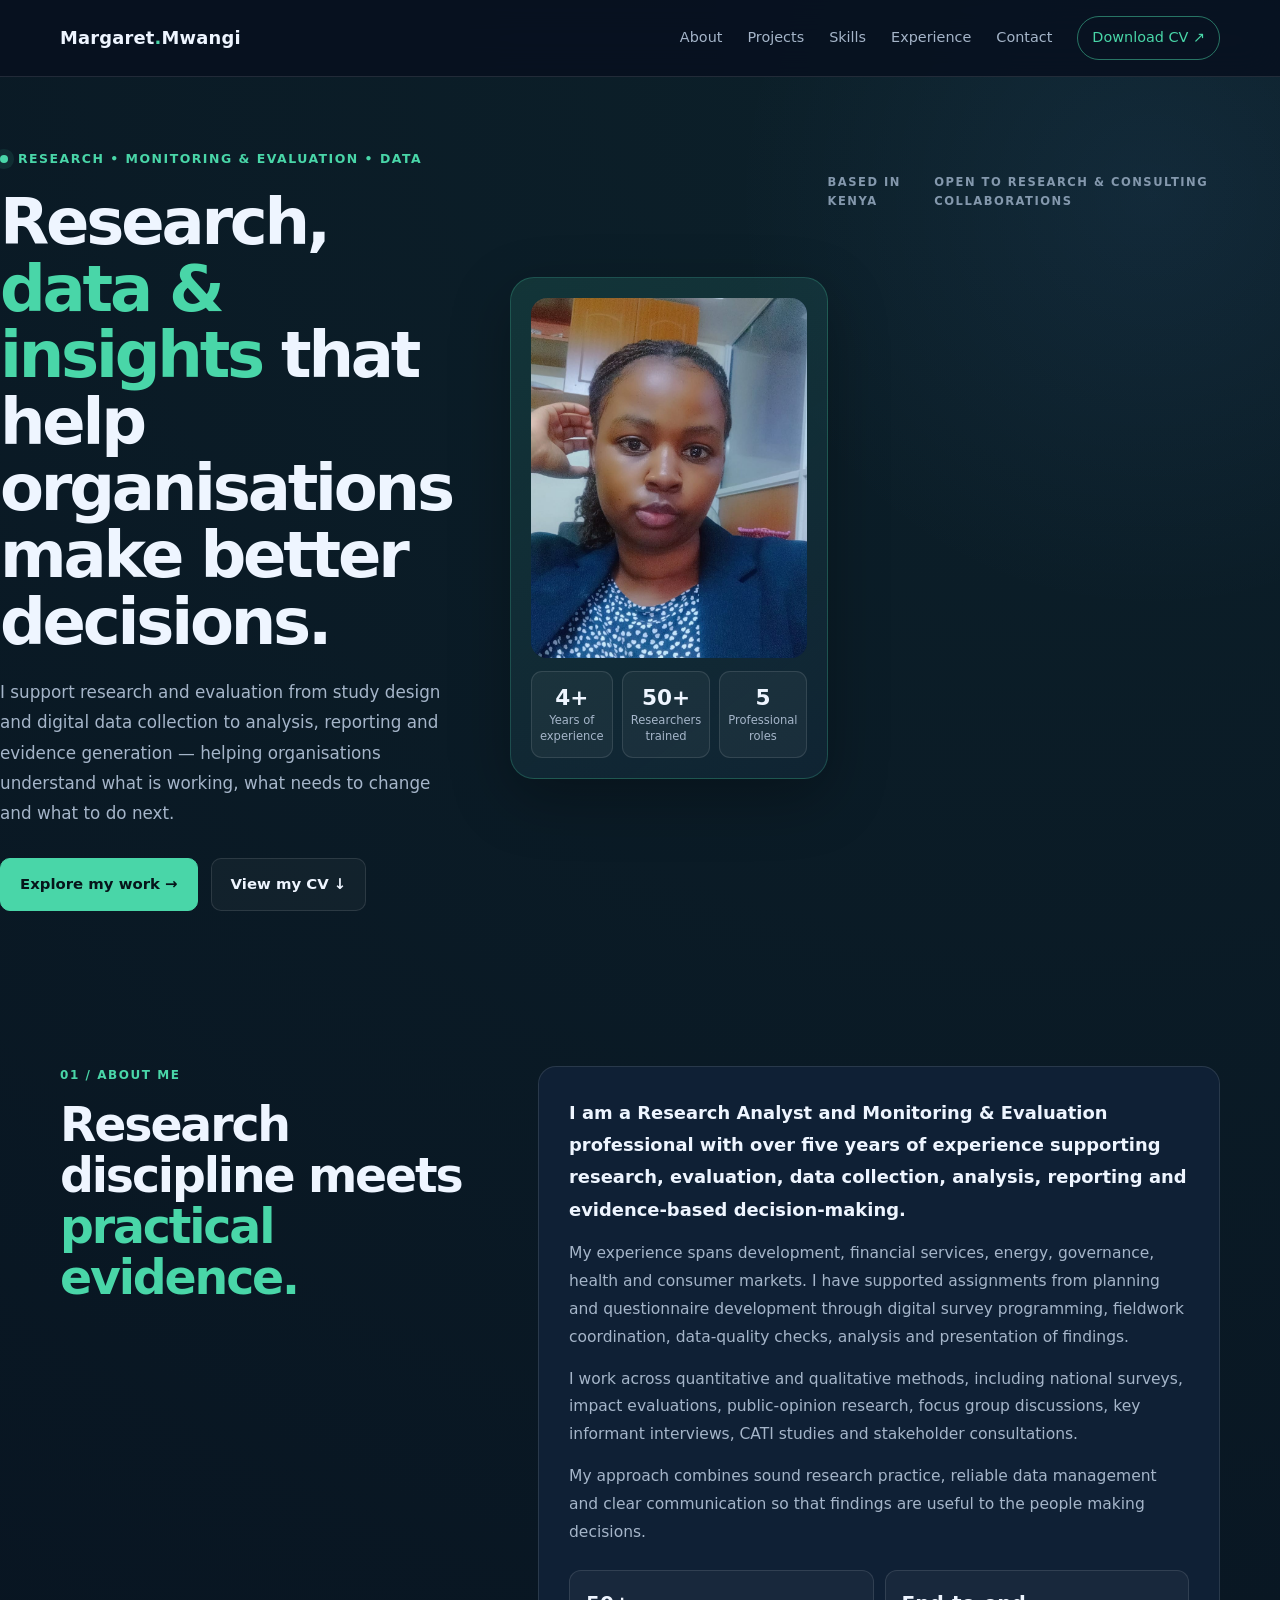
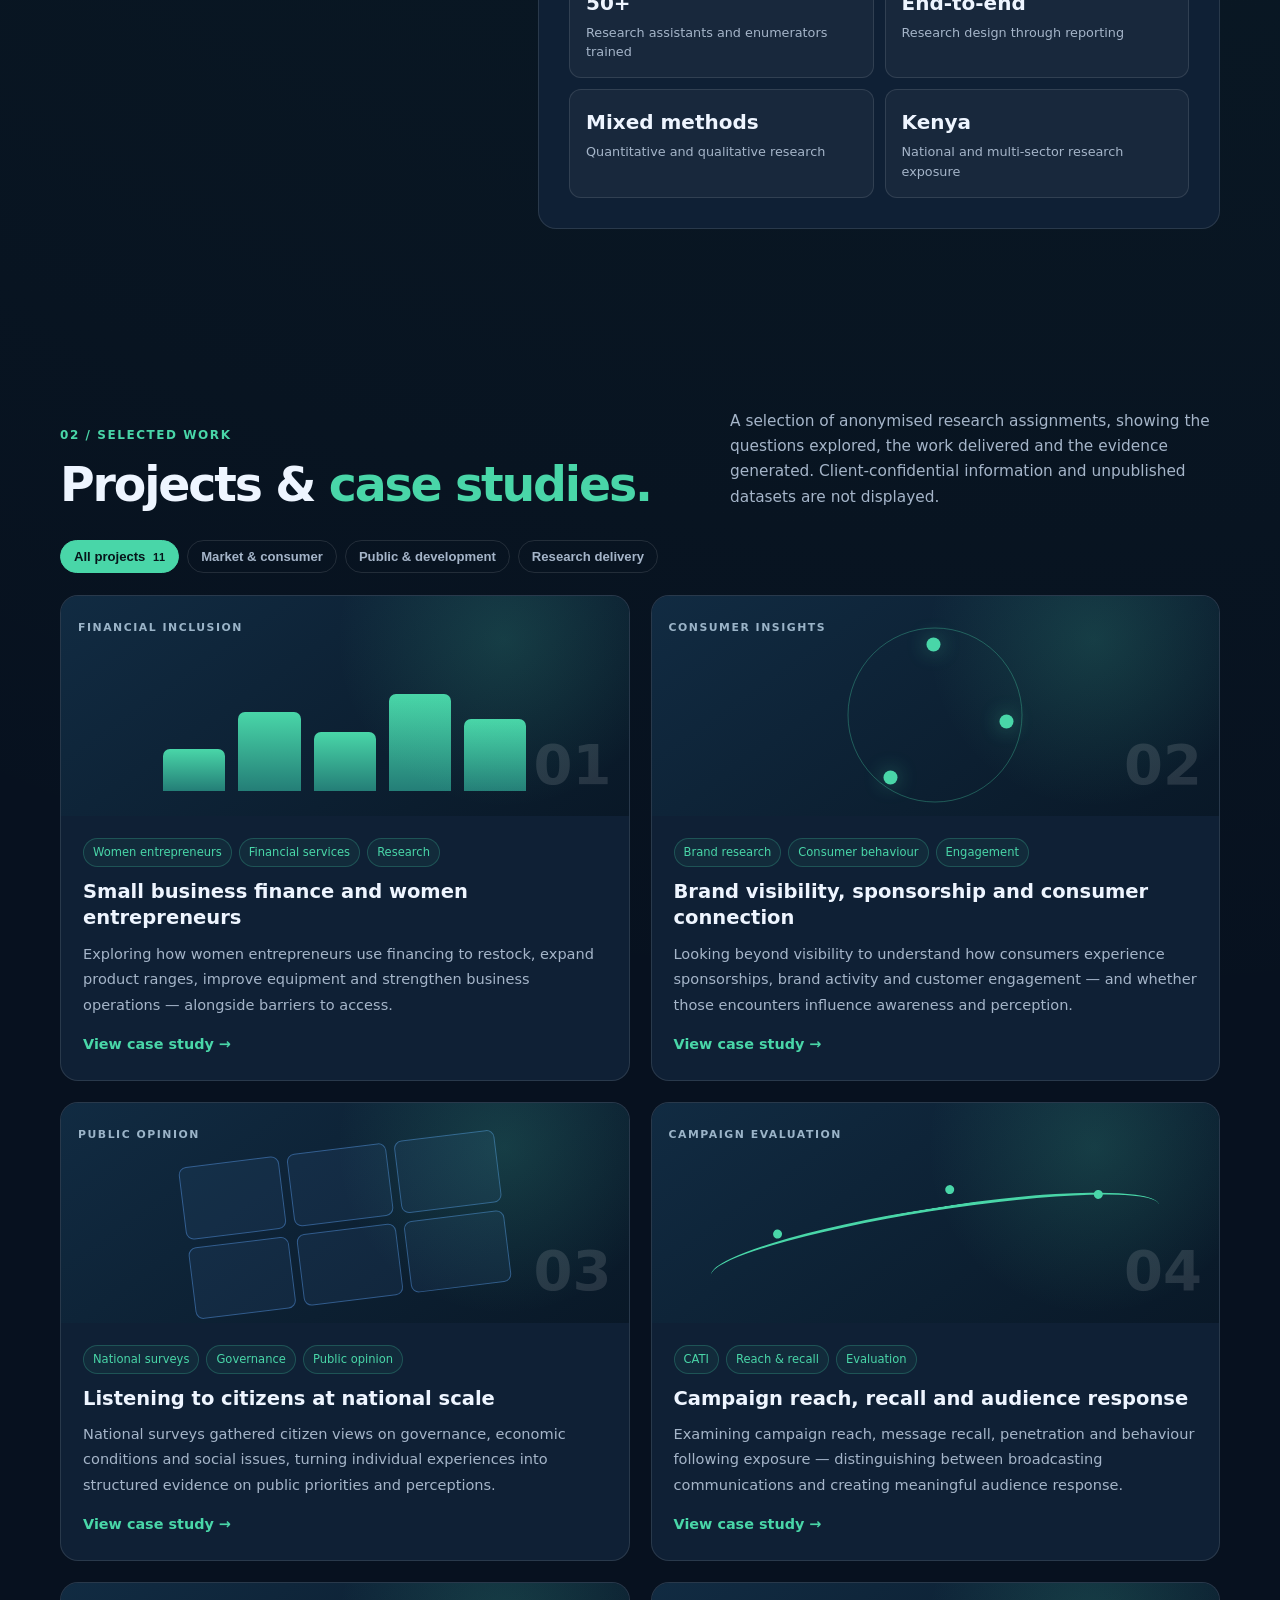
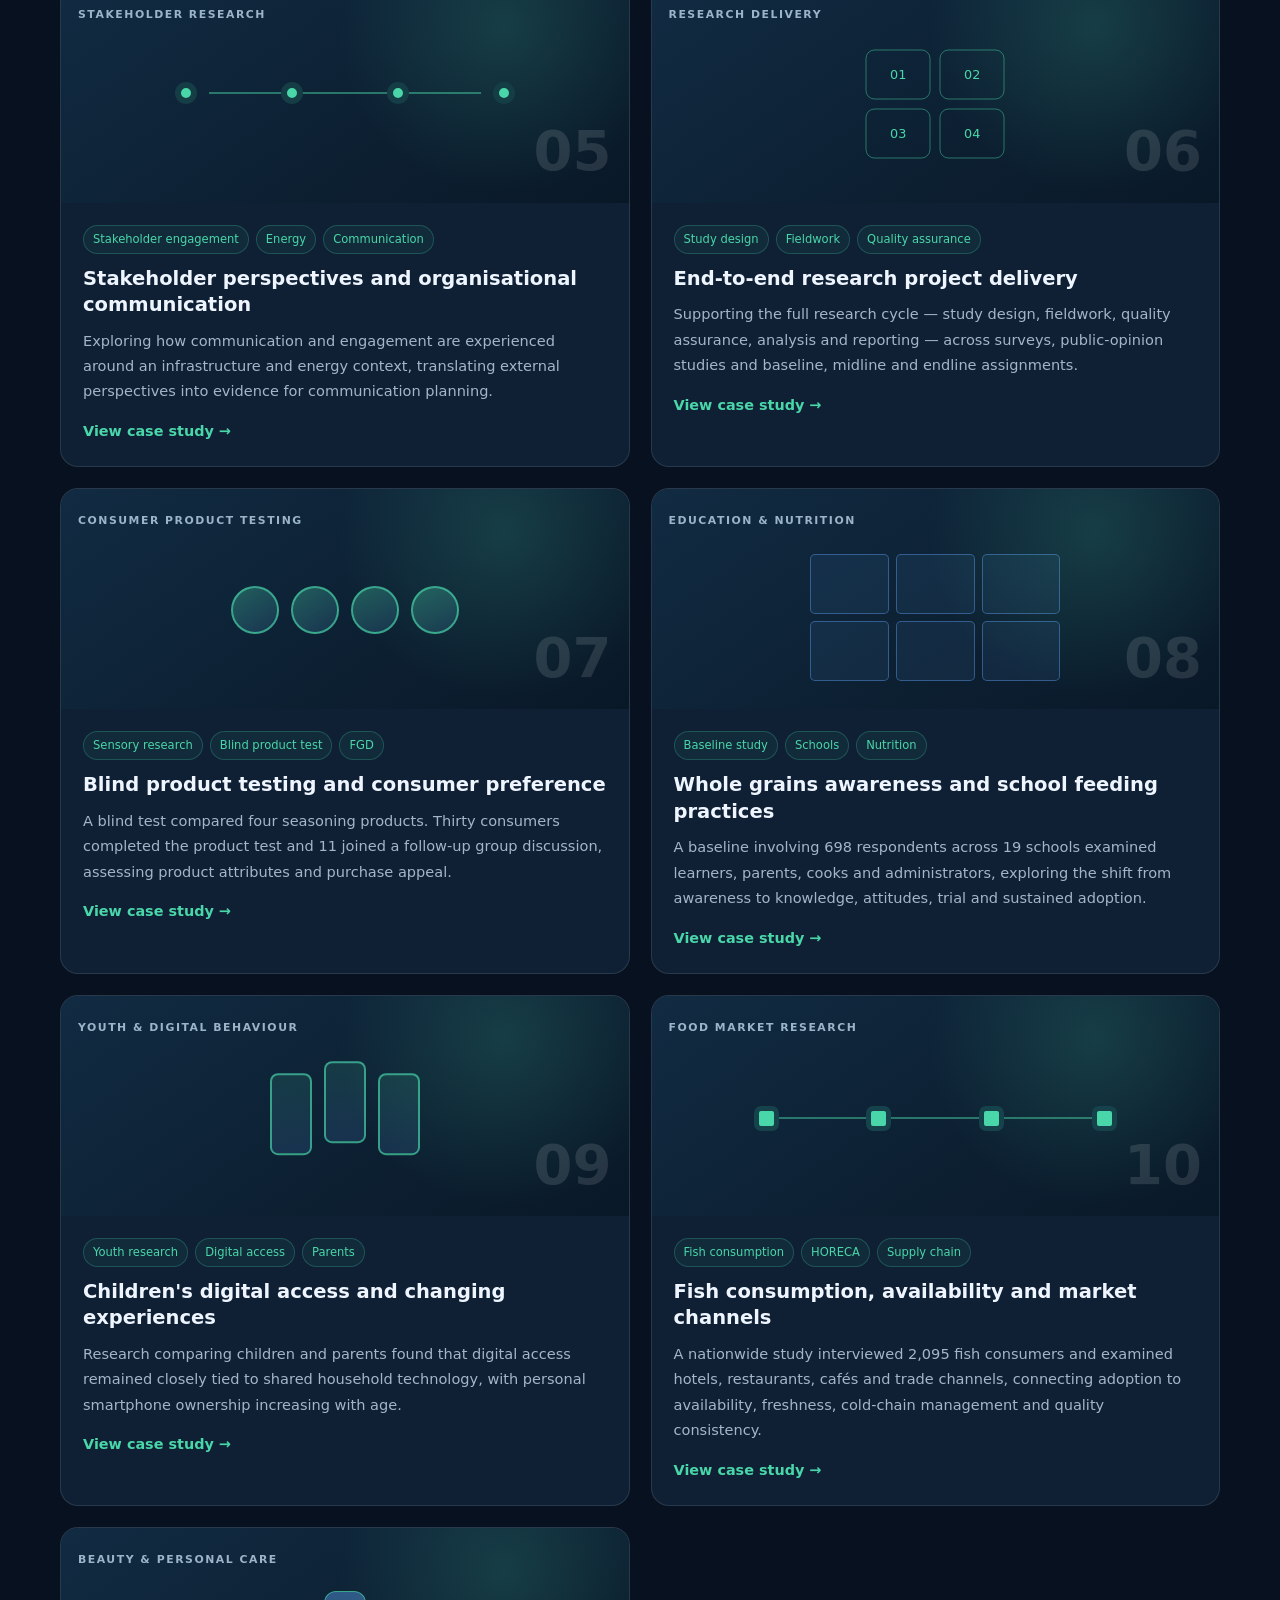
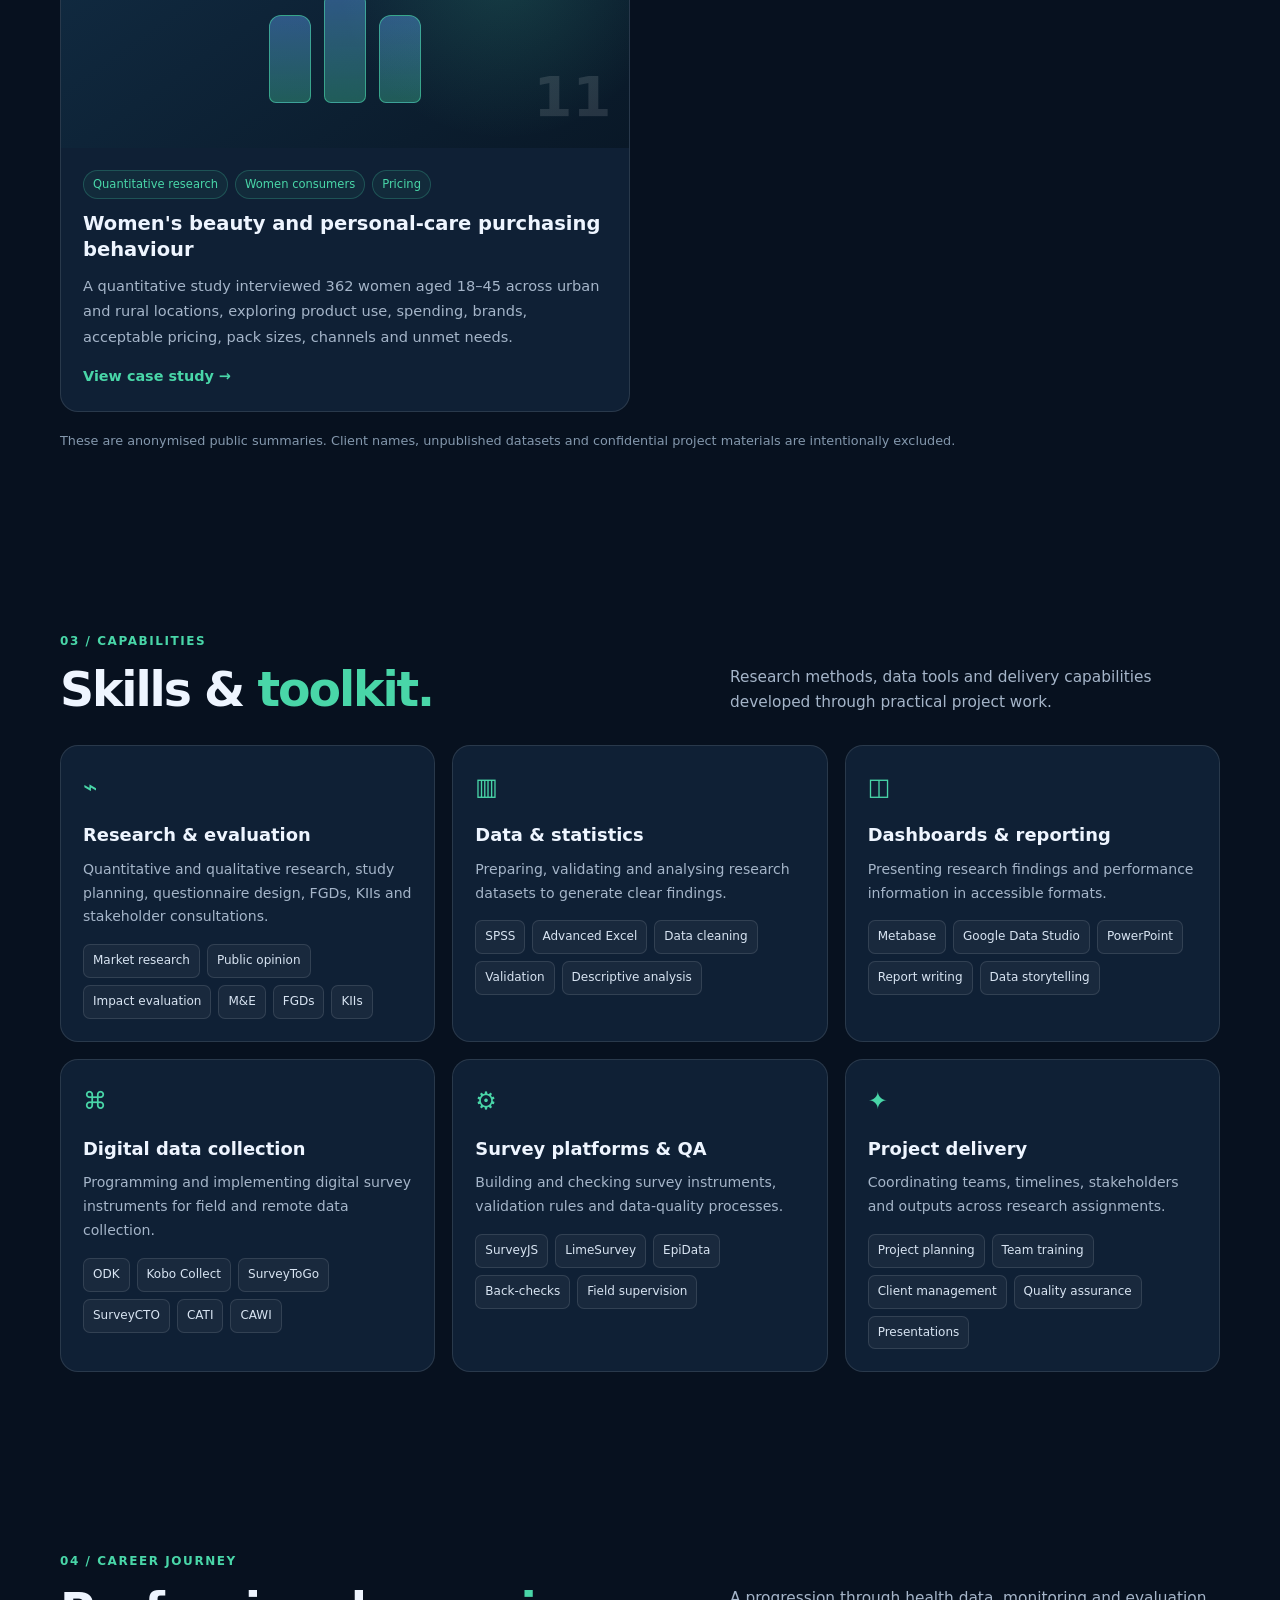
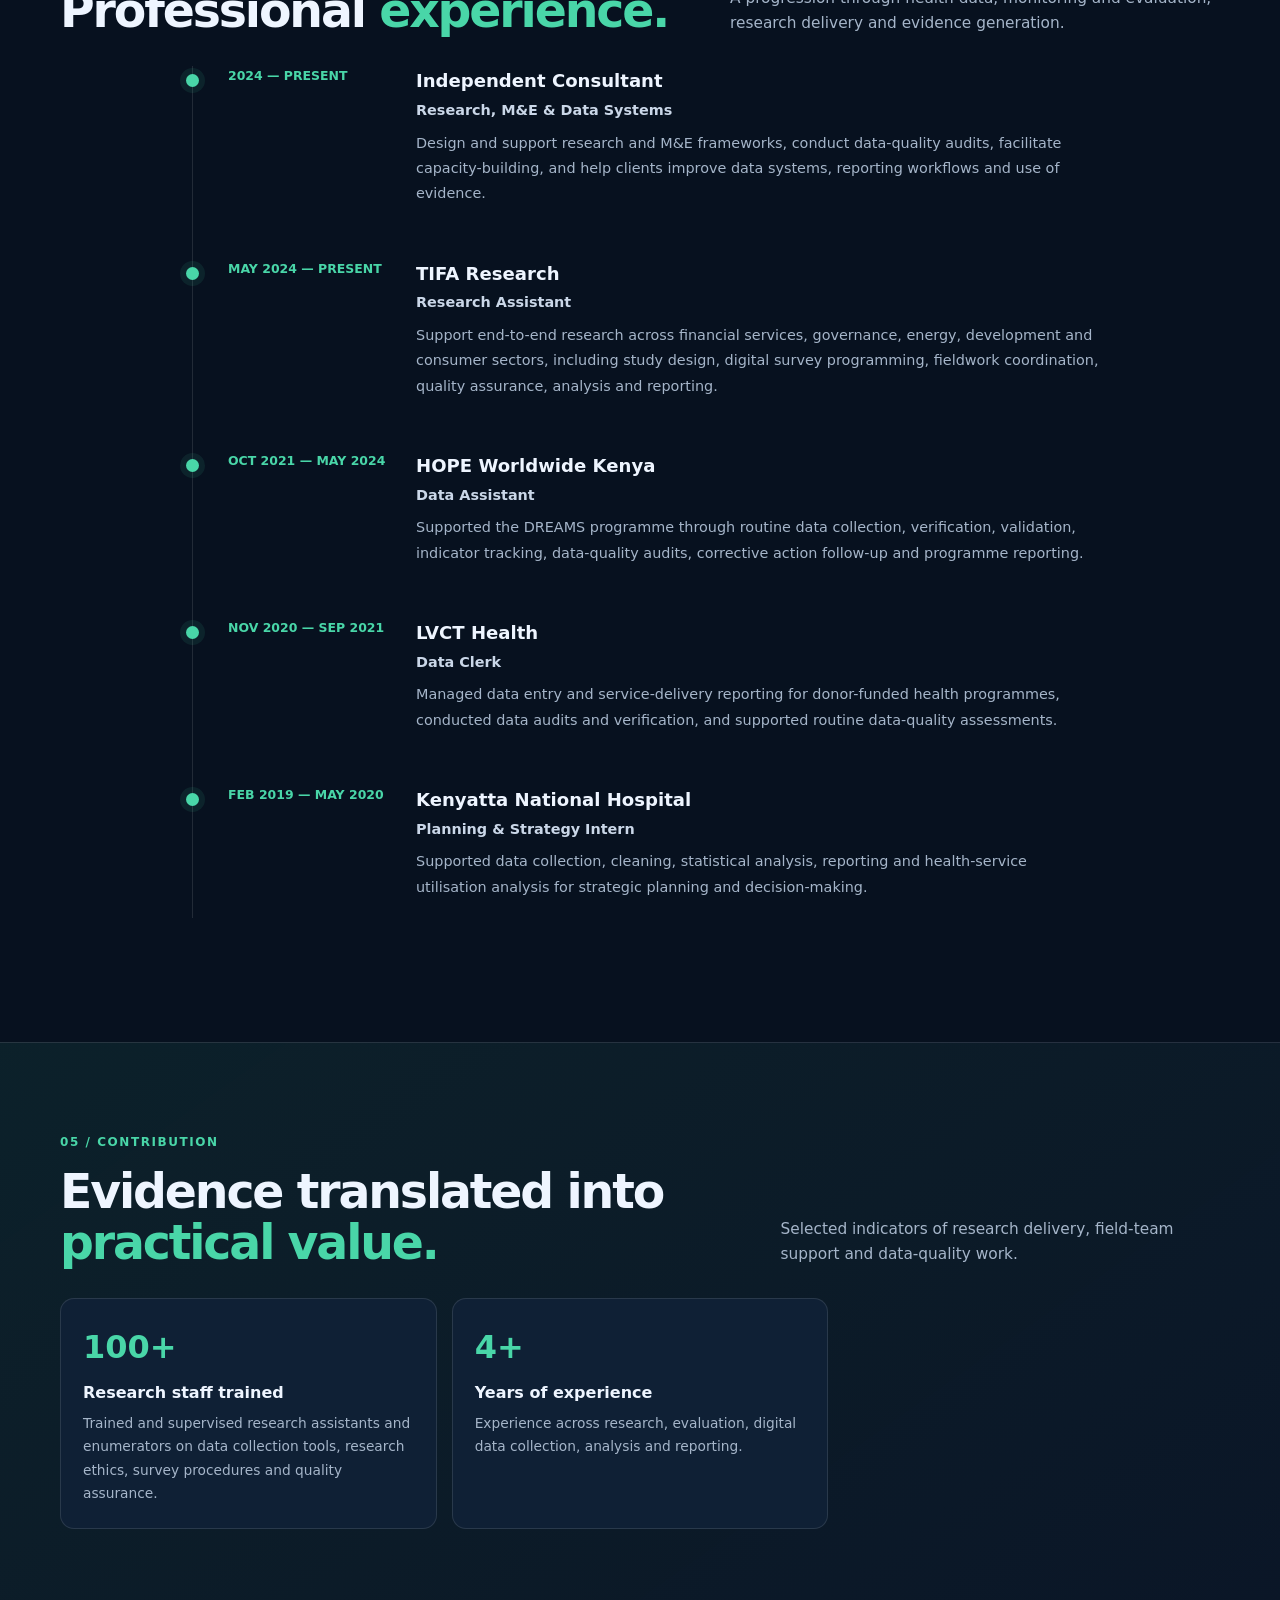
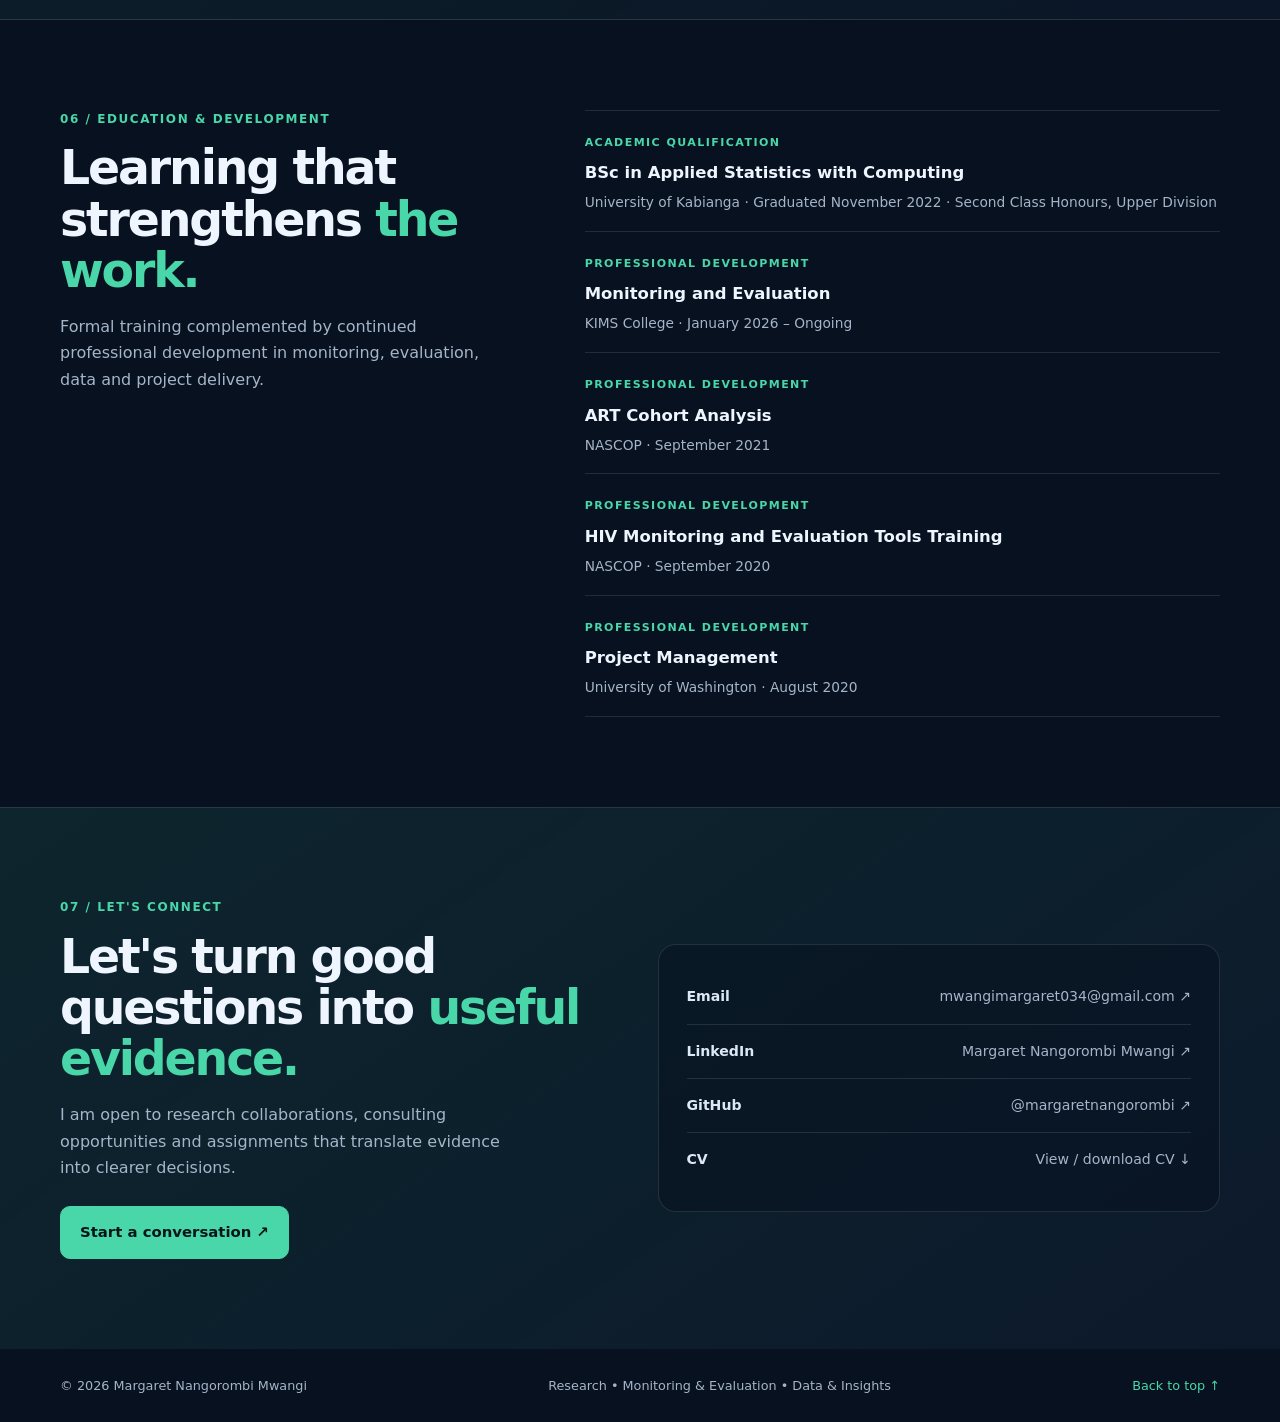
==== commit ede53384: "Align portfolio metrics with documented CV evidence" ====
--- a/index.html
+++ b/index.html
@@ -38,8 +38,8 @@
   <div class="hero-card reveal">
    <div class="profile-photo"><img src="margaret-profile.jpg" alt="Margaret Nangorombi Mwangi"></div>
    <div class="metric-strip">
-    <div class="metric"><strong>5+</strong><span>Years of experience</span></div>
-    <div class="metric"><strong>100+</strong><span>Researchers trained</span></div>
+    <div class="metric"><strong>4+</strong><span>Years of experience</span></div>
+    <div class="metric"><strong>50+</strong><span>Researchers trained</span></div>
     <div class="metric"><strong>5</strong><span>Professional roles</span></div>
    </div>
   </div>
@@ -56,7 +56,7 @@
    <p>I work across quantitative and qualitative methods, including national surveys, impact evaluations, public-opinion research, focus group discussions, key informant interviews, CATI studies and stakeholder consultations.</p>
    <p>My approach combines sound research practice, reliable data management and clear communication so that findings are useful to the people making decisions.</p>
    <div class="stats">
-    <div class="stat"><strong>100+</strong><span>Research assistants and enumerators trained</span></div>
+    <div class="stat"><strong>50+</strong><span>Research assistants and enumerators trained</span></div>
     <div class="stat"><strong>End-to-end</strong><span>Research design through reporting</span></div>
     <div class="stat"><strong>Mixed methods</strong><span>Quantitative and qualitative research</span></div>
     <div class="stat"><strong>Kenya</strong><span>National and multi-sector research exposure</span></div>
@@ -126,8 +126,8 @@
   <div class="section-head reveal"><div><div class="kicker">05 / CONTRIBUTION</div><h2>Evidence translated into <span class="accent-text">practical value.</span></h2></div><p>Selected indicators of research delivery, field-team support and data-quality work.</p></div>
   <div class="contribution-grid">
    <article><strong>100+</strong><h3>Research staff trained</h3><p>Trained and supervised research assistants and enumerators on data collection tools, research ethics, survey procedures and quality assurance.</p></article>
-   <article><strong>5+</strong><h3>Years of experience</h3><p>Experience across research, evaluation, digital data collection, analysis and reporting.</p></article>
-   <article><strong>47</strong><h3>County research exposure</h3><p>Experience supporting national research assignments across Kenya. Use this figure only where the underlying project record supports it.</p></article>
+   <article><strong>4+</strong><h3>Years of experience</h3><p>Experience across research, evaluation, digital data collection, analysis and reporting.</p></article>
+   
   </div>
  </div>
 </section>
--- a/style.css
+++ b/style.css
@@ -15,3 +15,10 @@
 @media(max-width:650px){body{font-size:15px}.nav-inner{height:68px}.nav-links{top:68px}.hero{padding:112px 0 52px}.hero-grid{gap:28px}h1{font-size:clamp(2.35rem,10vw,3.25rem);line-height:1.06}.hero-copy{font-size:.98rem}.profile-photo{height:300px}.metric-strip{gap:6px}.metric{padding:10px 5px}.metric strong{font-size:1.1rem}.metric span{font-size:.65rem}.hero-bottom{font-size:.61rem;letter-spacing:.08em;gap:15px}.hero-bottom span:last-child{text-align:right}section{padding:68px 0}.section-head{display:block}.section-head>p{margin-top:13px}.project-grid,.skills,.contribution-grid{grid-template-columns:1fr}.project-visual{height:190px}.project-body{padding:19px}.about-panel{padding:22px}.about-panel .about-lead{font-size:1.02rem}.stats{gap:8px}.stat{padding:13px}.timeline-item{grid-template-columns:1fr;gap:4px;padding-left:42px;margin-bottom:28px}.timeline-item .date{grid-row:auto}.timeline-item>div{grid-column:1}.contact-grid{gap:25px}.contact-card{padding:18px}.contact-row{display:block}.contact-row strong,.contact-row a{display:block;text-align:left}.contact-row a{margin-top:4px}.footer-inner{display:flex;flex-direction:column;align-items:flex-start;gap:7px}}
 @media(max-width:380px){.metric span{font-size:.6rem}.metric strong{font-size:1rem}.hero-bottom{font-size:.55rem}.stats{grid-template-columns:1fr}}
 @media(prefers-reduced-motion:reduce){html{scroll-behavior:auto}.reveal{opacity:1;transform:none;transition:none}*,*:before,*:after{animation:none!important;transition-duration:.01ms!important}}
+
+.detail-grid{display:grid;grid-template-columns:1.2fr .8fr;gap:22px;align-items:start}
+.detail-card{background:var(--surface);border:1px solid var(--line);border-radius:var(--radius);padding:27px}
+.detail-card h2{font-size:1.5rem;margin:10px 0 14px}
+.detail-card p{color:var(--muted);font-size:.96rem;line-height:1.8;margin-top:10px}
+.callout{padding:17px;border-left:3px solid var(--accent);background:rgba(73,214,168,.07);border-radius:9px;margin-top:20px;color:#dce9f5;font-size:.9rem}
+@media(max-width:900px){.detail-grid{grid-template-columns:1fr}}
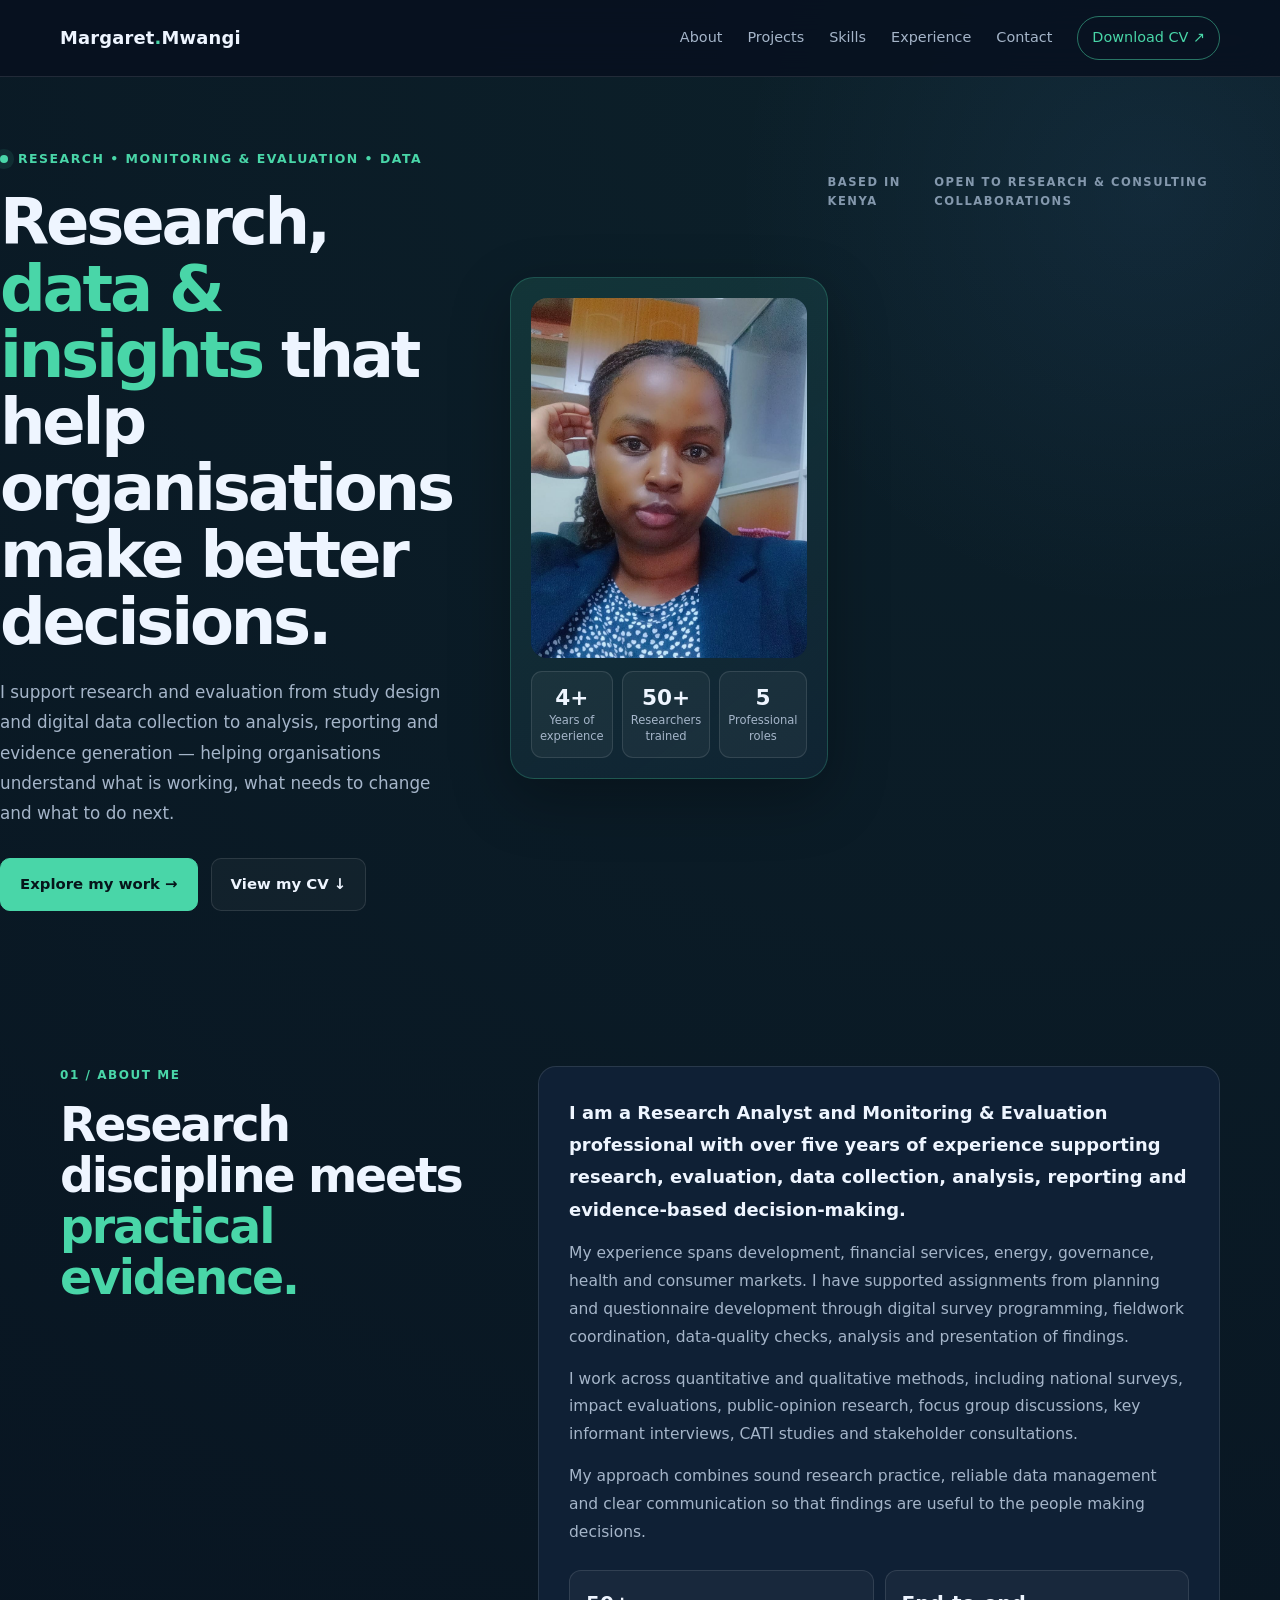
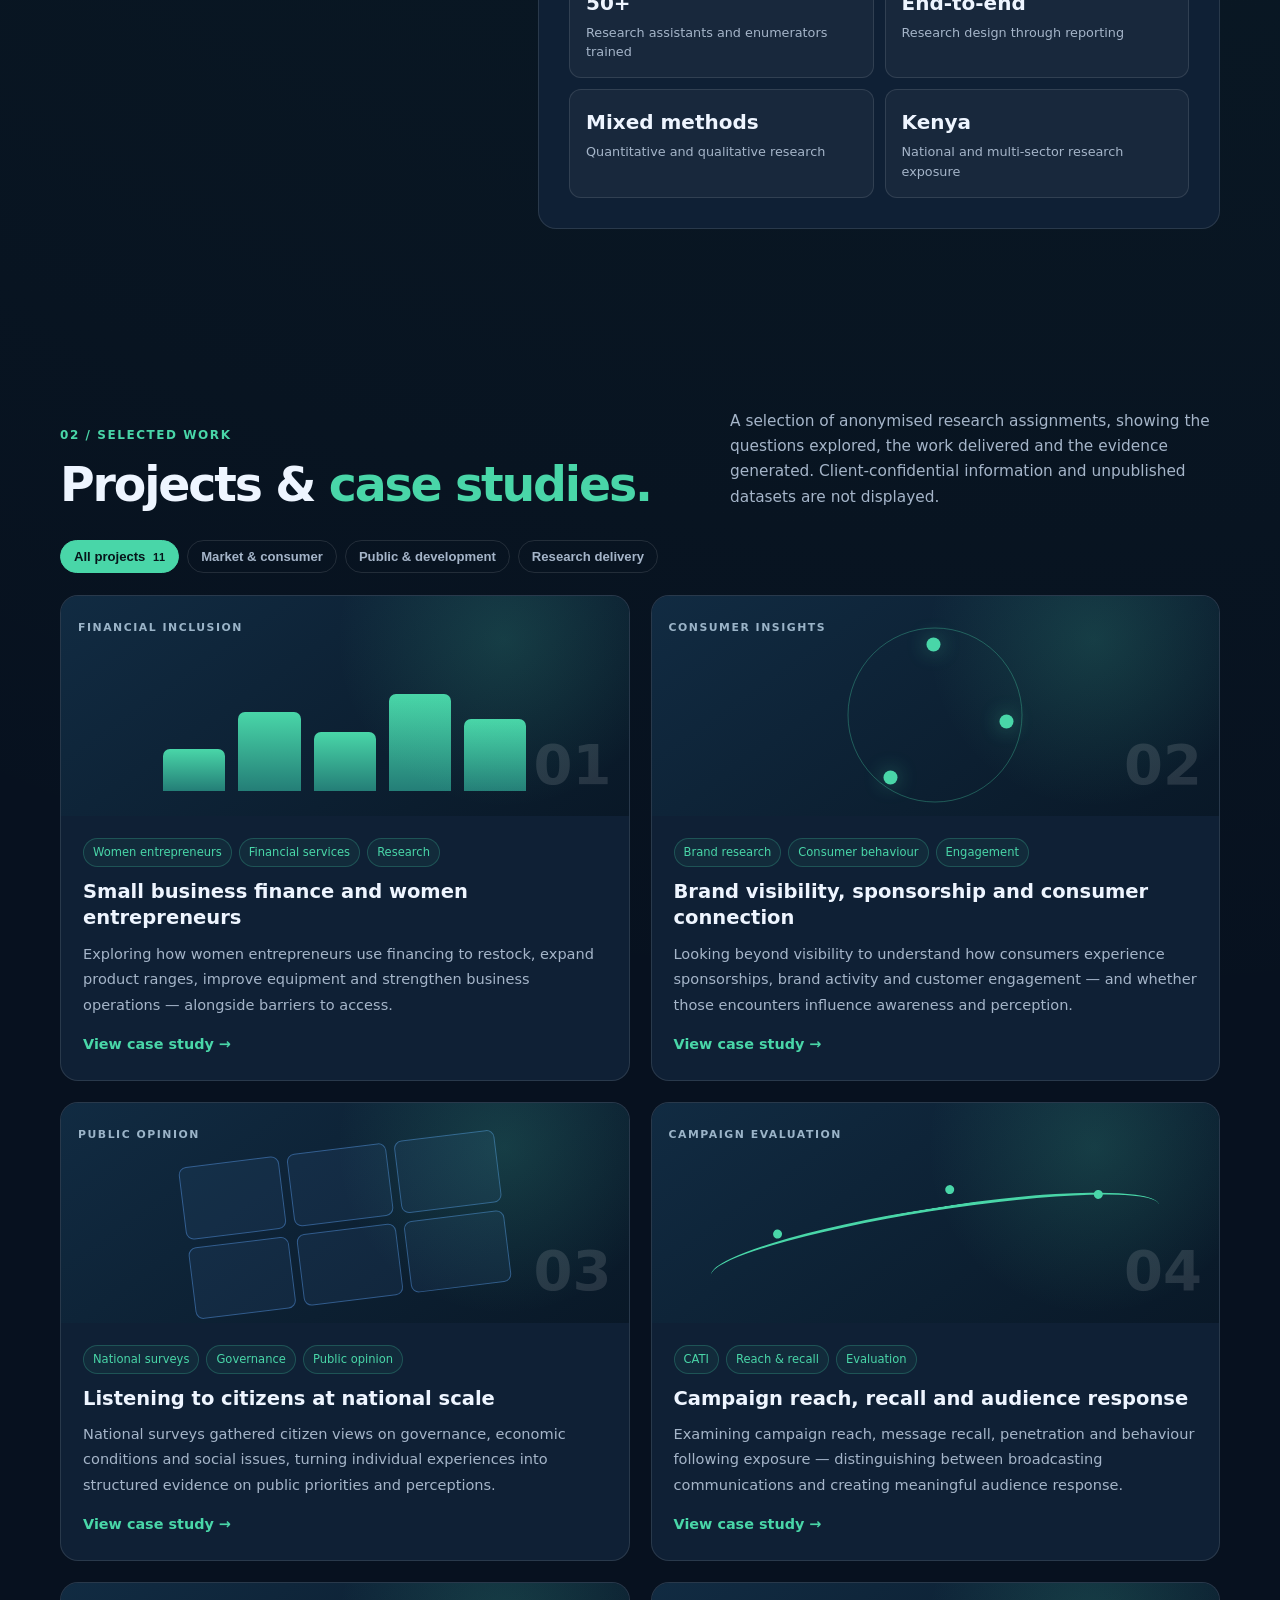
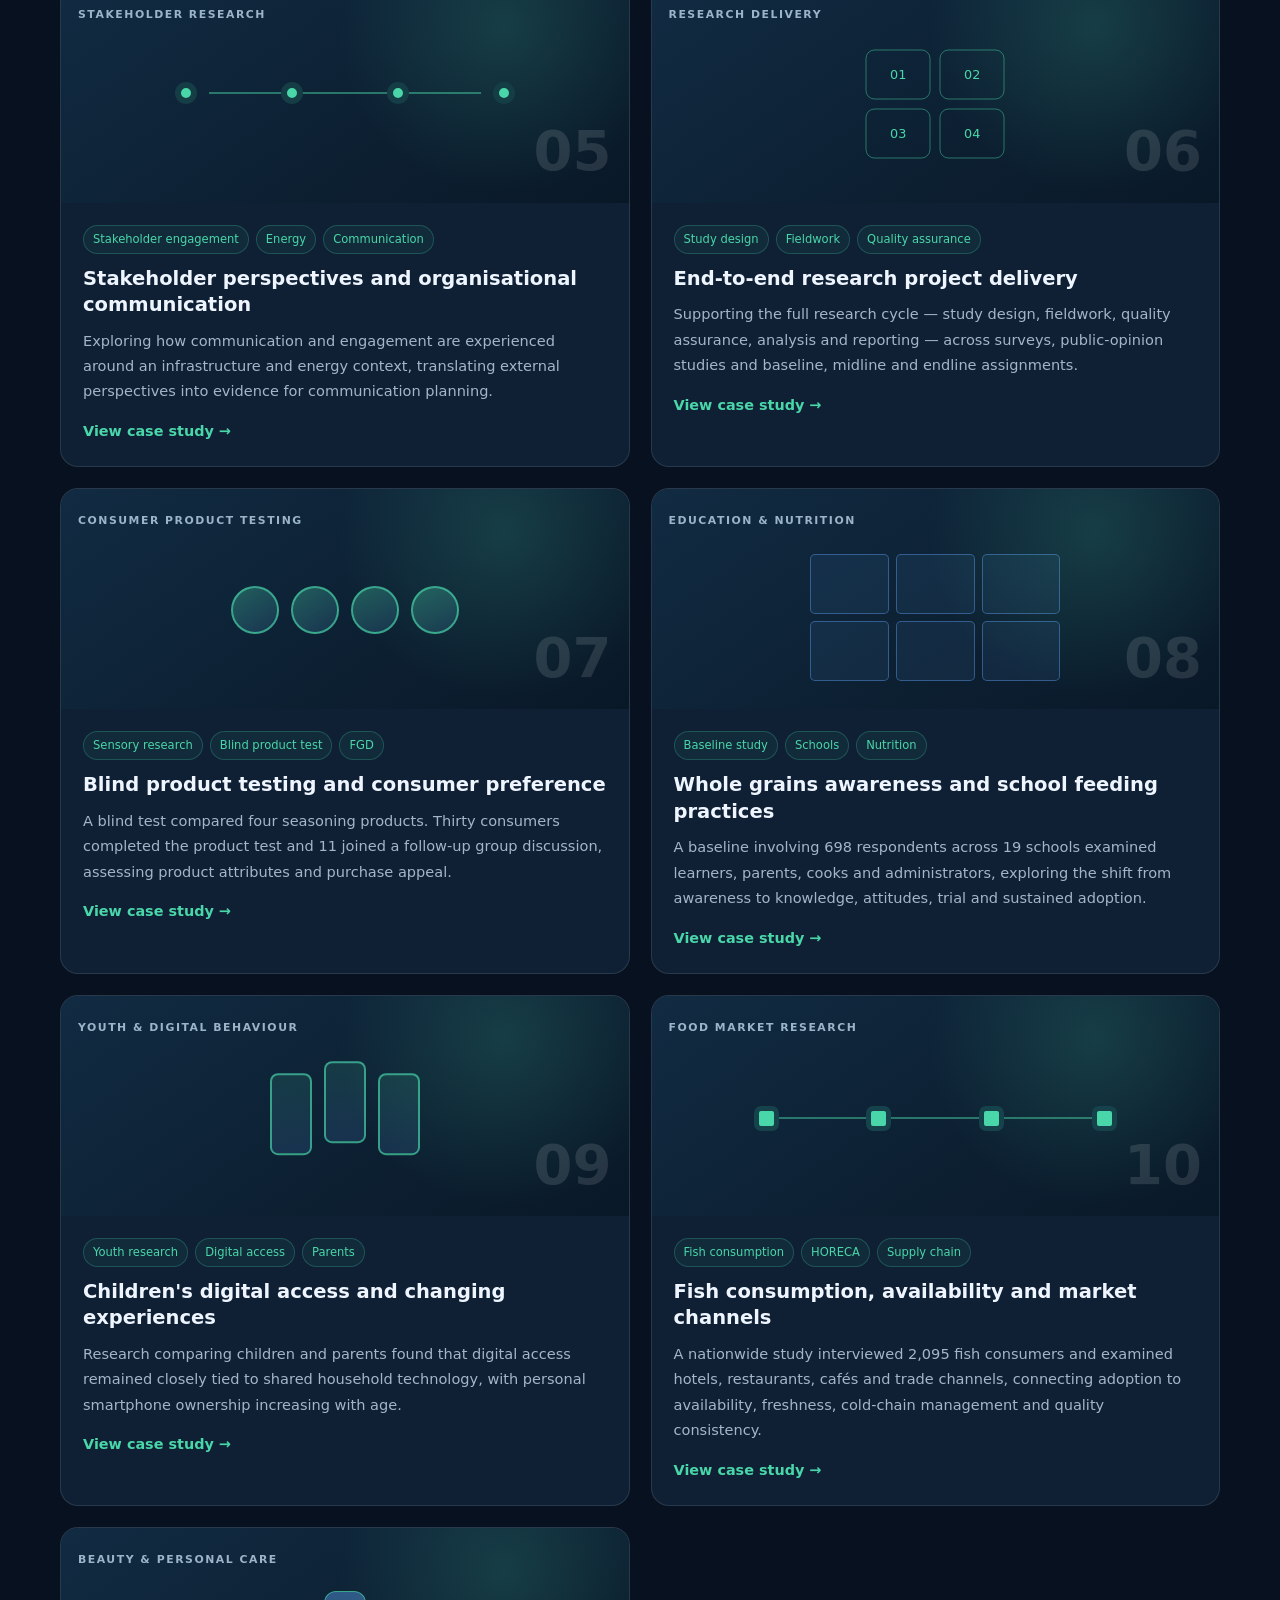
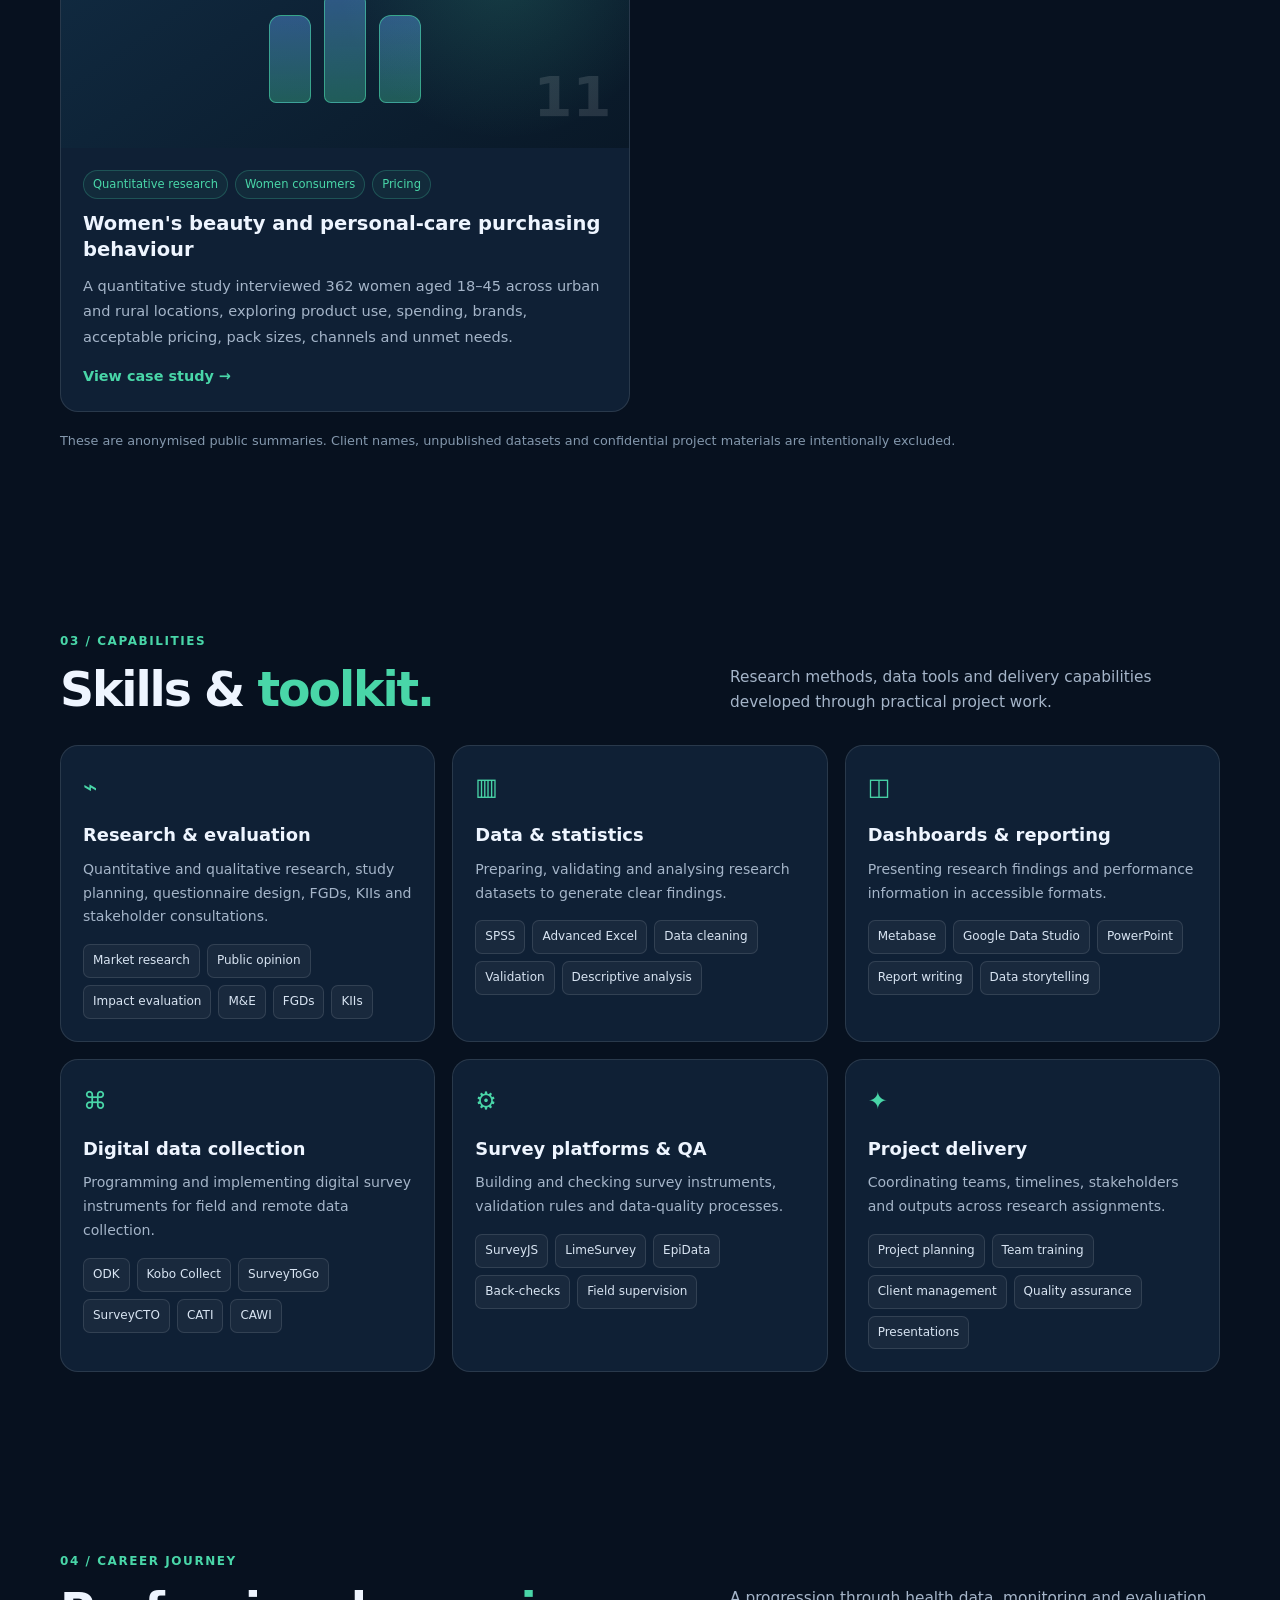
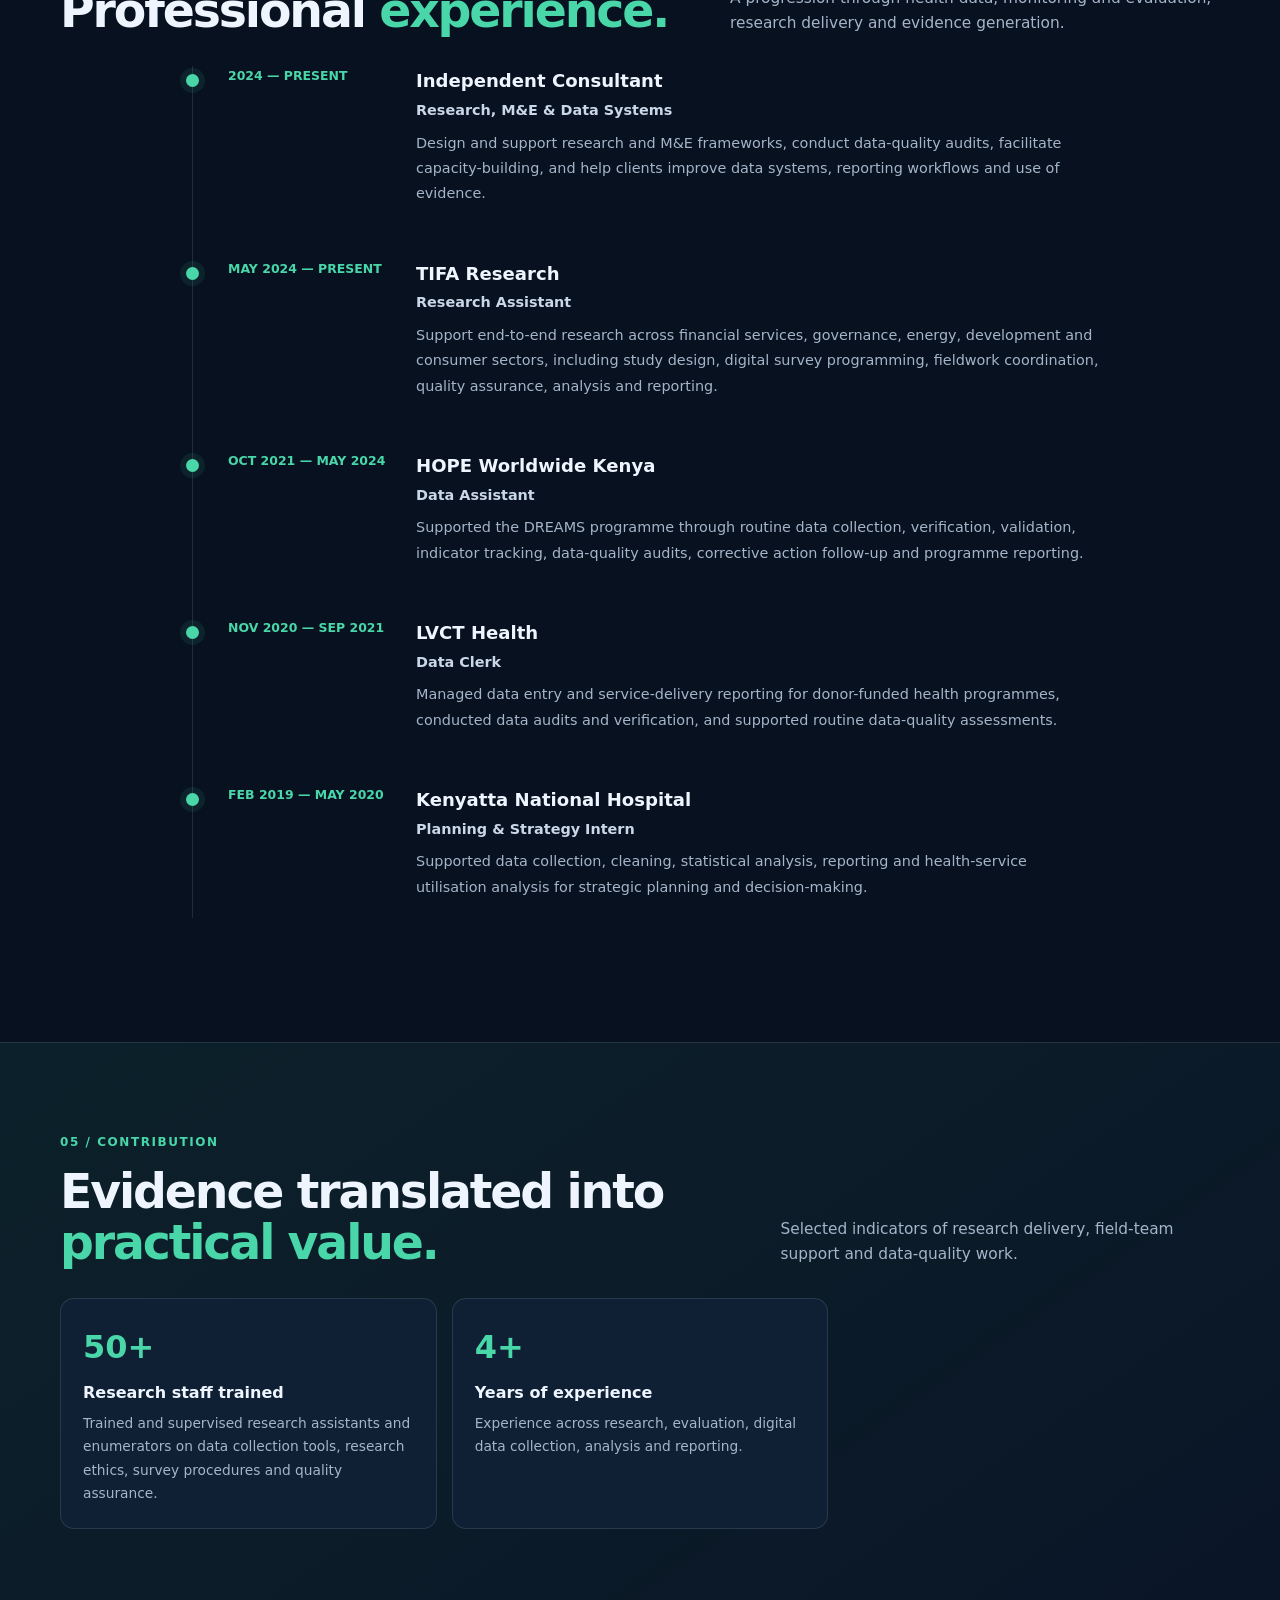
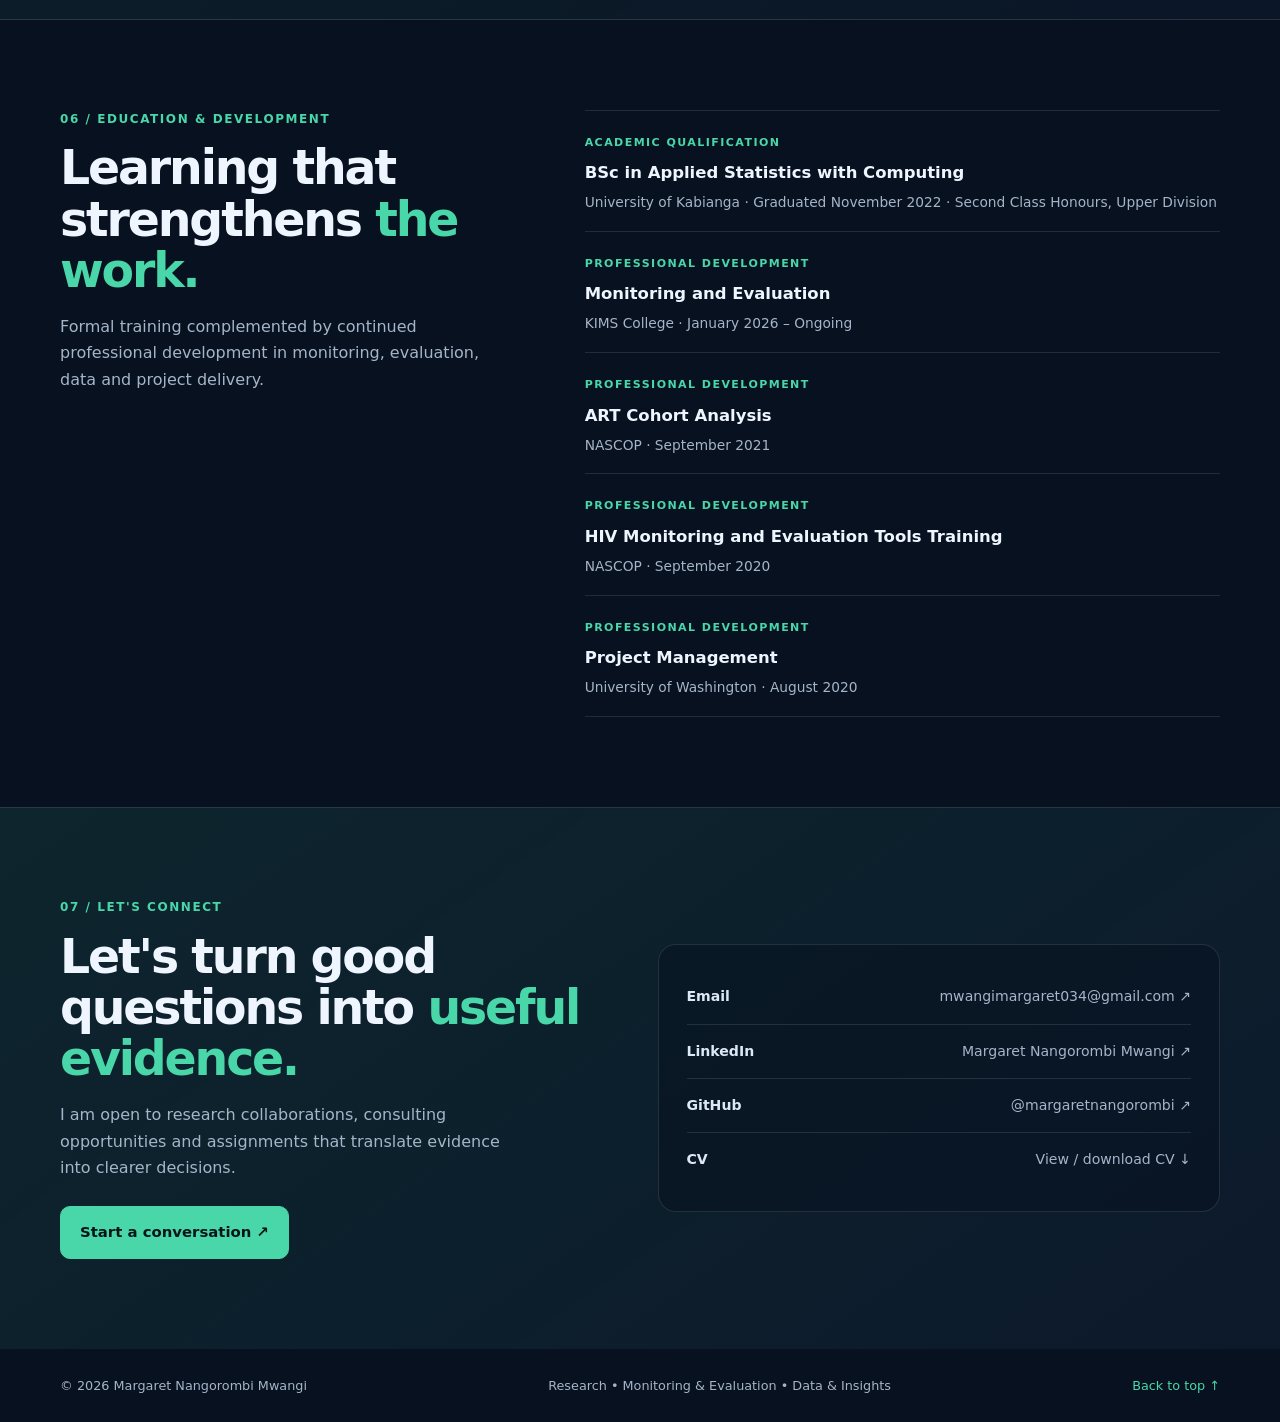
==== commit 06aef158: "Use documented research team training figure consistently" ====
--- a/index.html
+++ b/index.html
@@ -125,7 +125,7 @@
  <div class="container">
   <div class="section-head reveal"><div><div class="kicker">05 / CONTRIBUTION</div><h2>Evidence translated into <span class="accent-text">practical value.</span></h2></div><p>Selected indicators of research delivery, field-team support and data-quality work.</p></div>
   <div class="contribution-grid">
-   <article><strong>100+</strong><h3>Research staff trained</h3><p>Trained and supervised research assistants and enumerators on data collection tools, research ethics, survey procedures and quality assurance.</p></article>
+   <article><strong>50+</strong><h3>Research staff trained</h3><p>Trained and supervised research assistants and enumerators on data collection tools, research ethics, survey procedures and quality assurance.</p></article>
    <article><strong>4+</strong><h3>Years of experience</h3><p>Experience across research, evaluation, digital data collection, analysis and reporting.</p></article>
    
   </div>
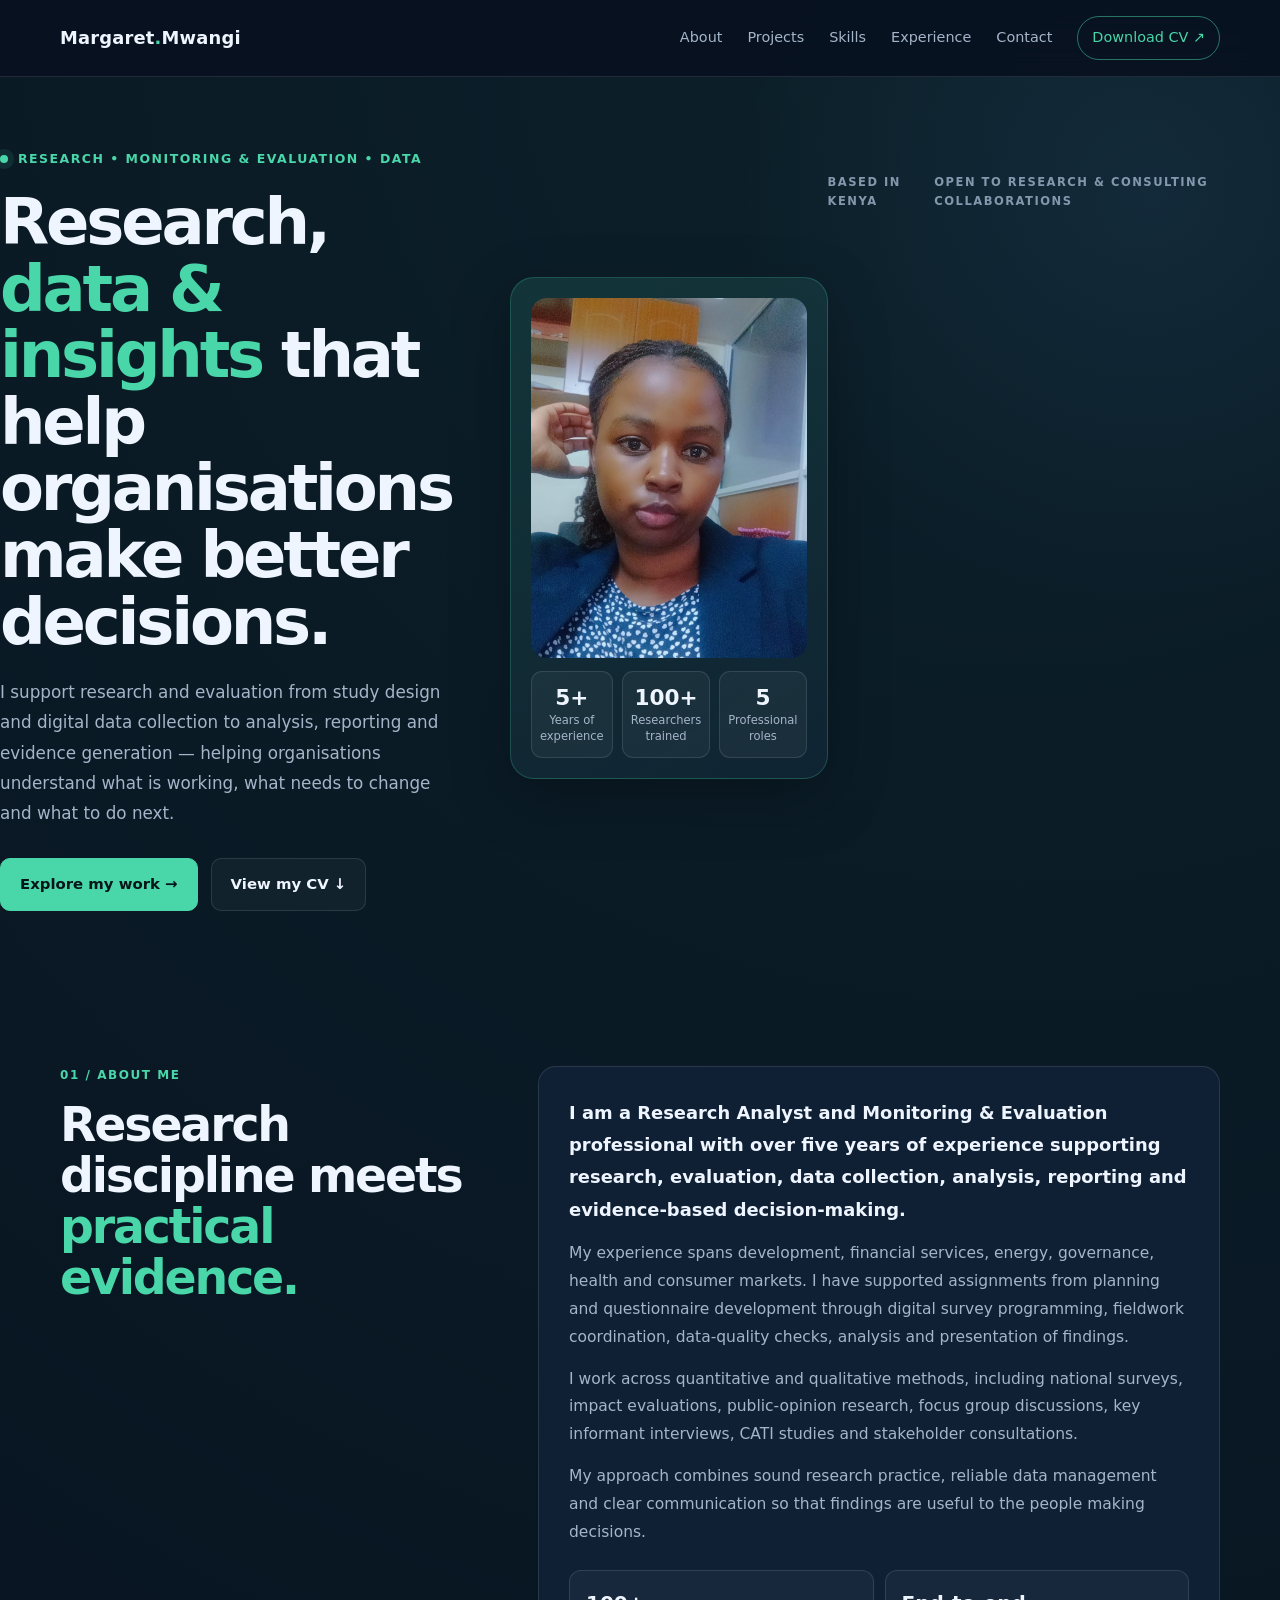
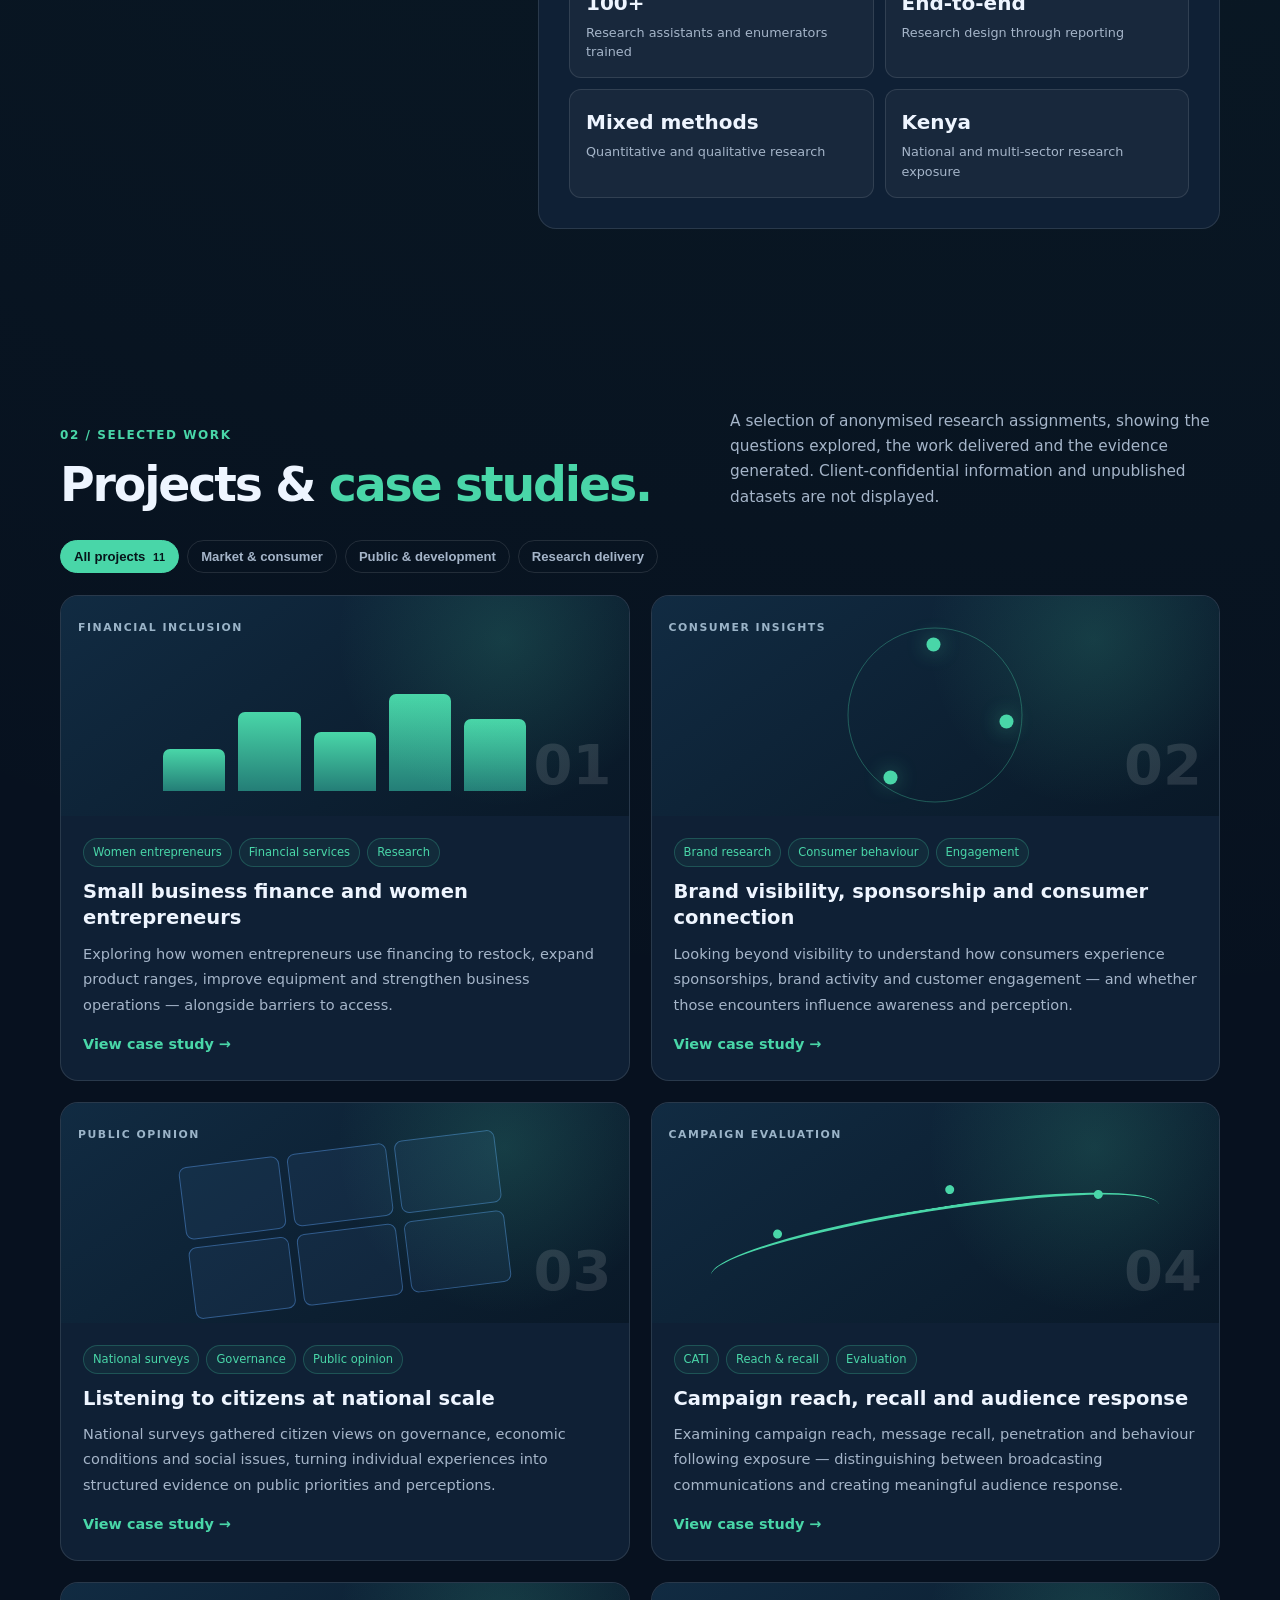
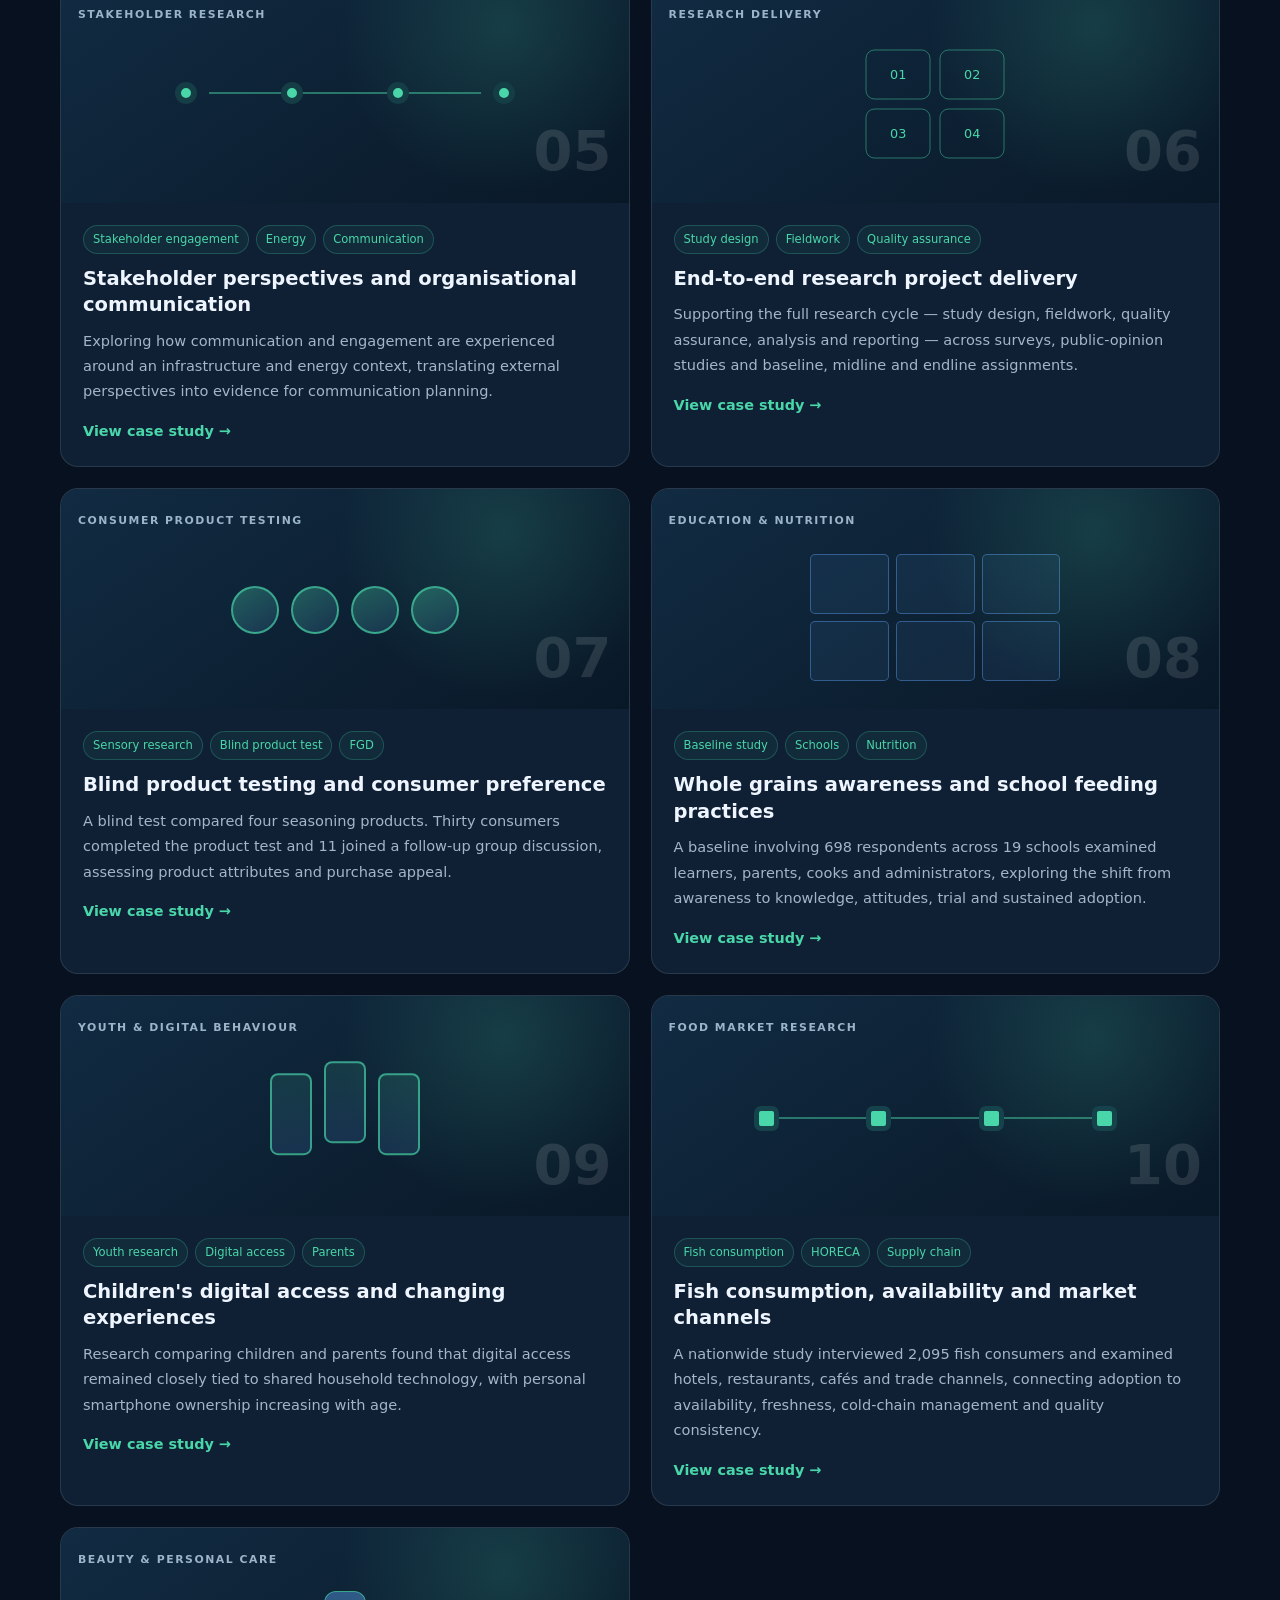
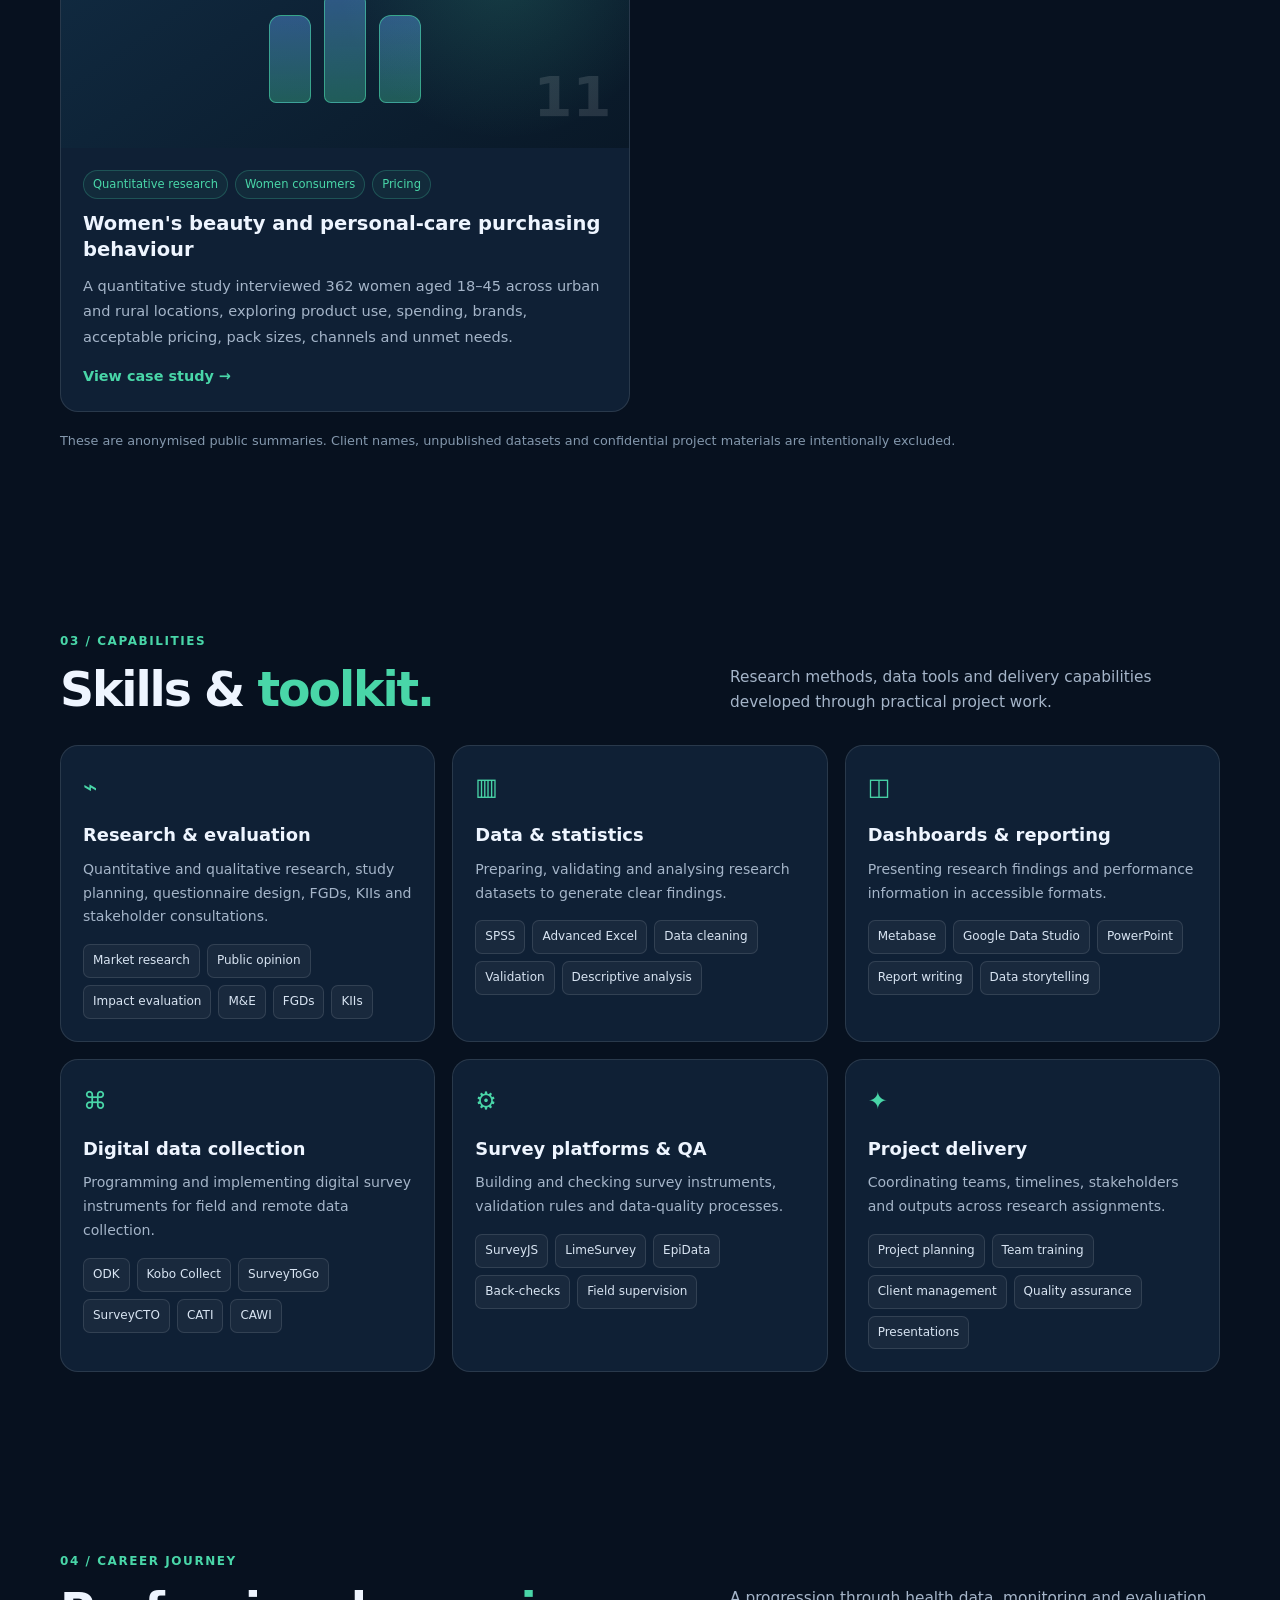
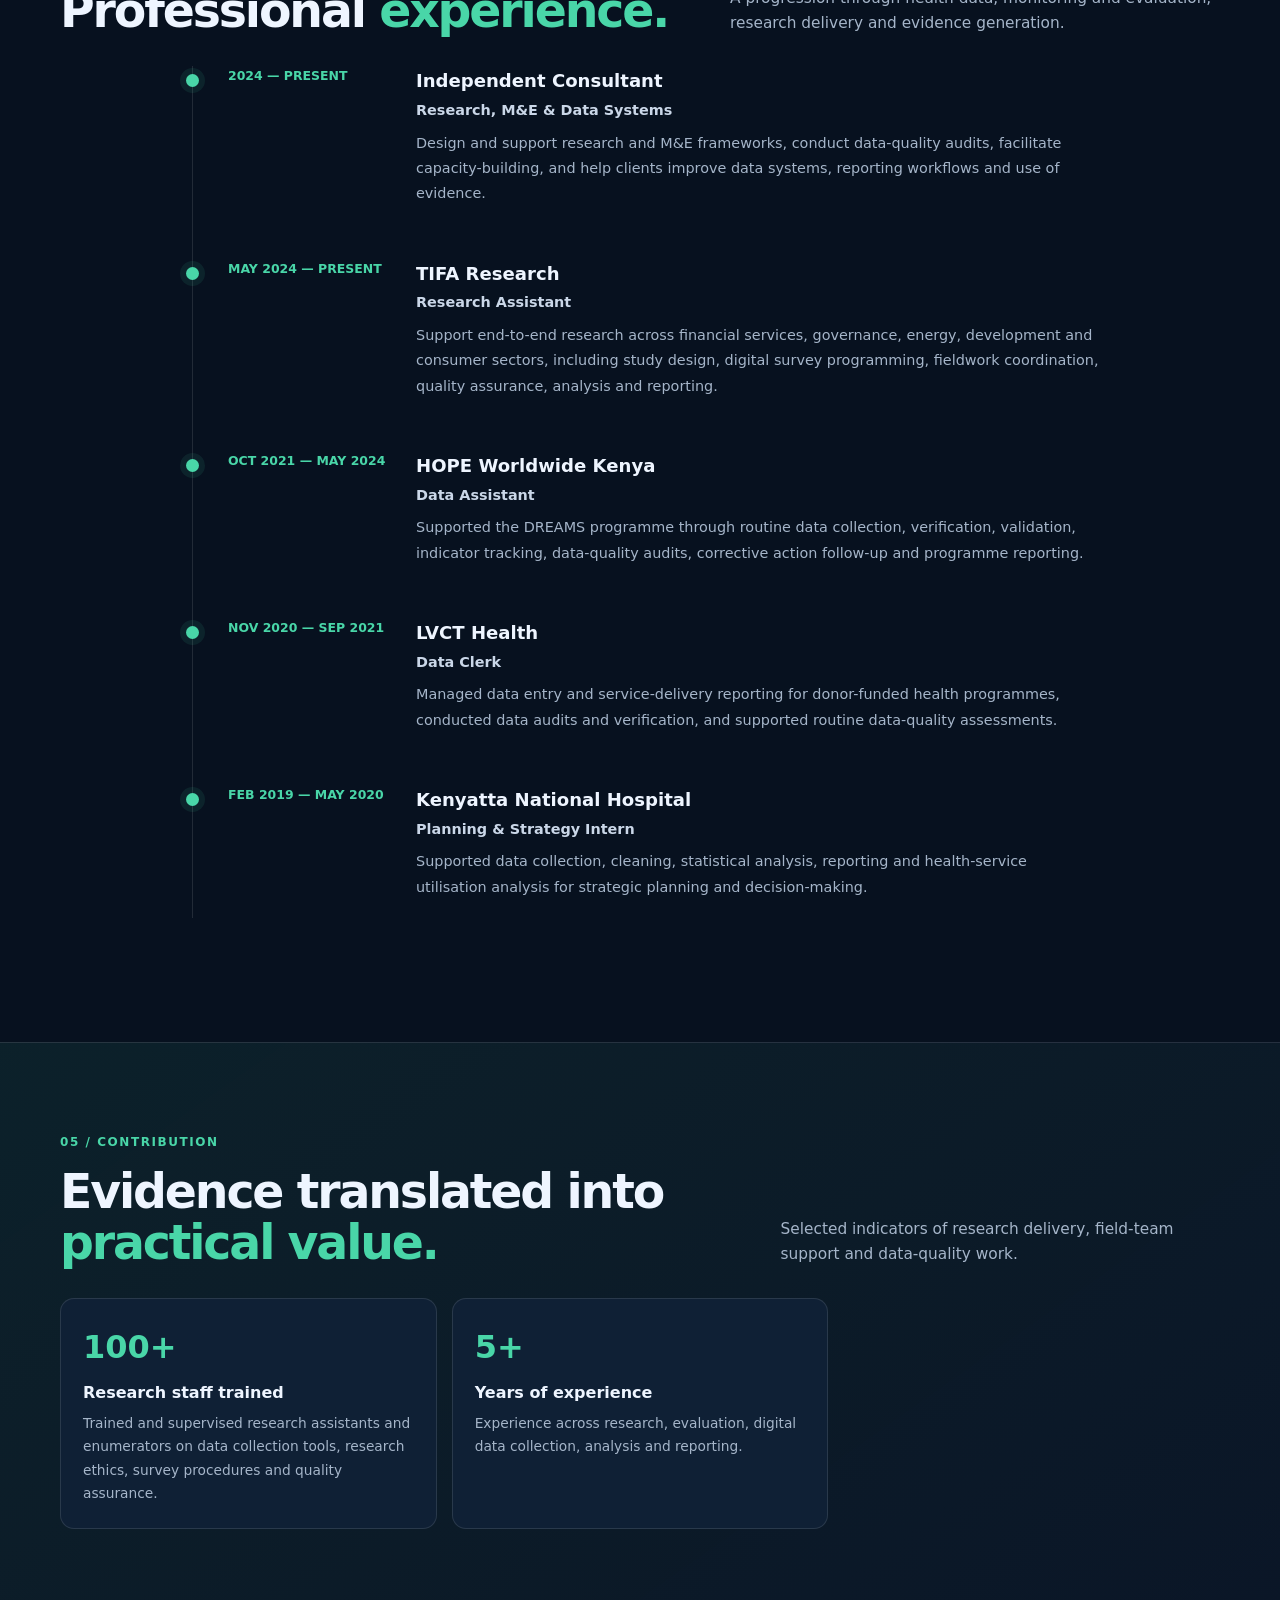
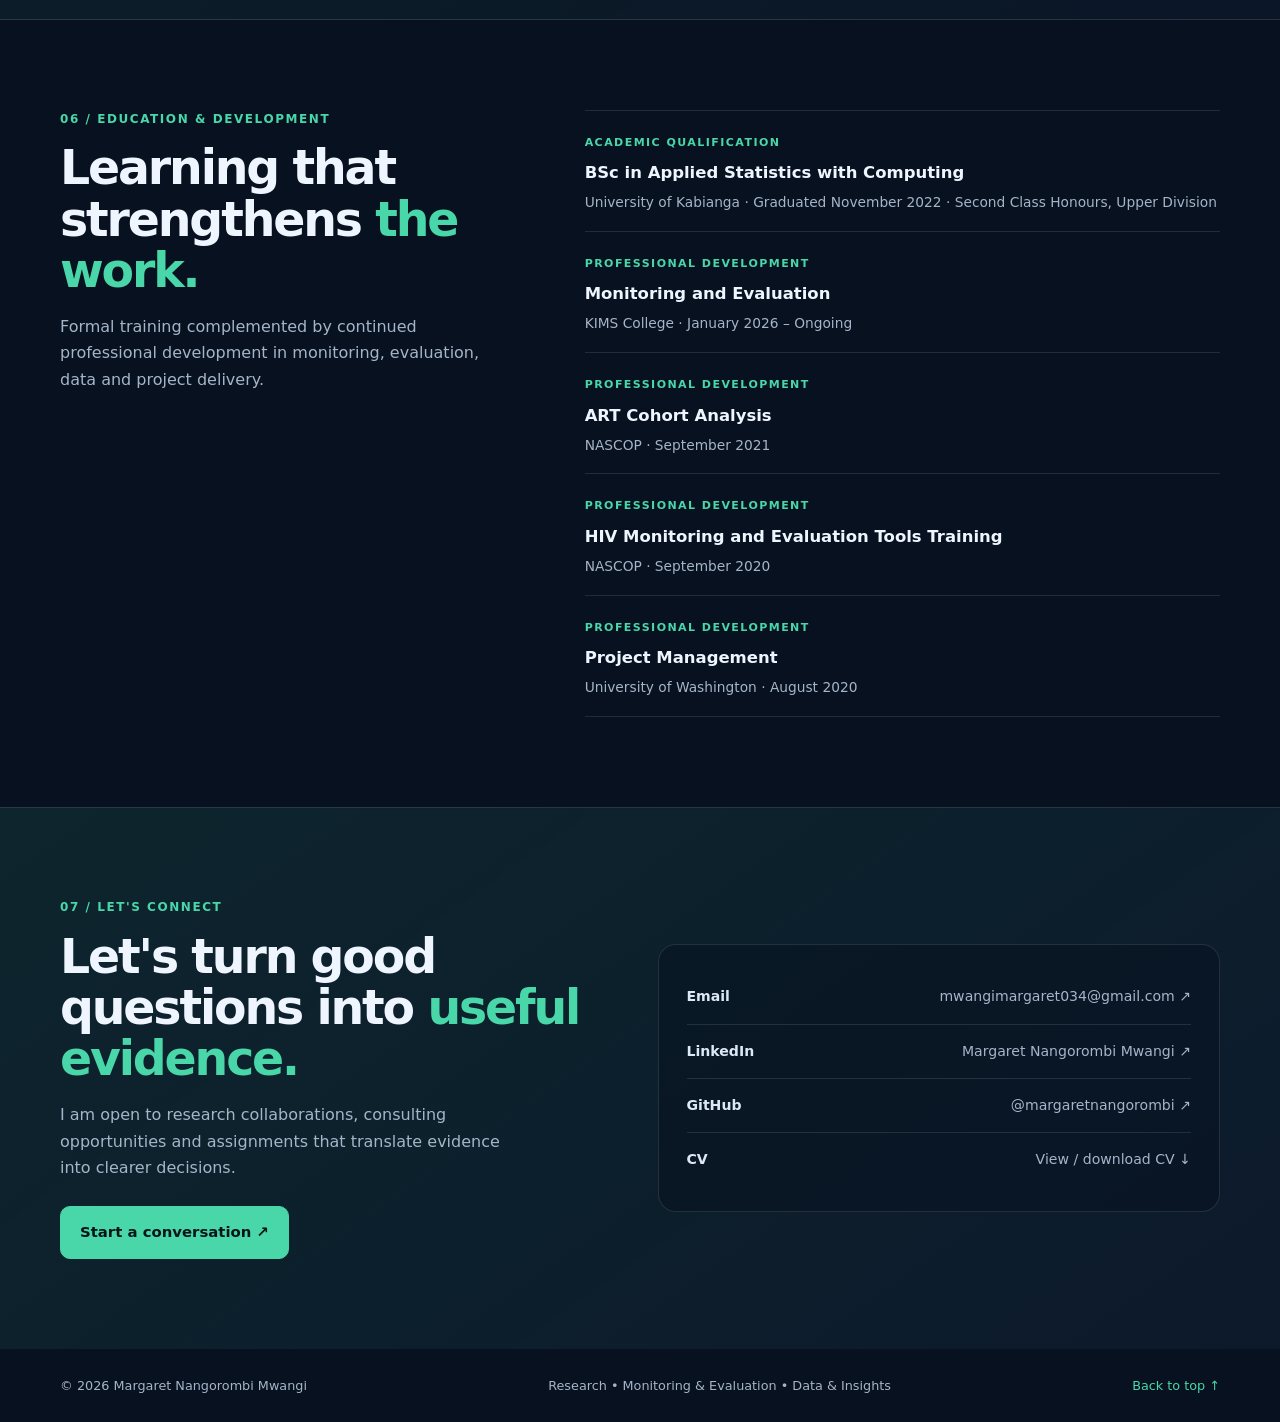
==== commit aab0b217: "Restore confirmed portfolio experience and training metrics" ====
--- a/index.html
+++ b/index.html
@@ -38,8 +38,8 @@
   <div class="hero-card reveal">
    <div class="profile-photo"><img src="margaret-profile.jpg" alt="Margaret Nangorombi Mwangi"></div>
    <div class="metric-strip">
-    <div class="metric"><strong>4+</strong><span>Years of experience</span></div>
-    <div class="metric"><strong>50+</strong><span>Researchers trained</span></div>
+    <div class="metric"><strong>5+</strong><span>Years of experience</span></div>
+    <div class="metric"><strong>100+</strong><span>Researchers trained</span></div>
     <div class="metric"><strong>5</strong><span>Professional roles</span></div>
    </div>
   </div>
@@ -56,7 +56,7 @@
    <p>I work across quantitative and qualitative methods, including national surveys, impact evaluations, public-opinion research, focus group discussions, key informant interviews, CATI studies and stakeholder consultations.</p>
    <p>My approach combines sound research practice, reliable data management and clear communication so that findings are useful to the people making decisions.</p>
    <div class="stats">
-    <div class="stat"><strong>50+</strong><span>Research assistants and enumerators trained</span></div>
+    <div class="stat"><strong>100+</strong><span>Research assistants and enumerators trained</span></div>
     <div class="stat"><strong>End-to-end</strong><span>Research design through reporting</span></div>
     <div class="stat"><strong>Mixed methods</strong><span>Quantitative and qualitative research</span></div>
     <div class="stat"><strong>Kenya</strong><span>National and multi-sector research exposure</span></div>
@@ -125,8 +125,8 @@
  <div class="container">
   <div class="section-head reveal"><div><div class="kicker">05 / CONTRIBUTION</div><h2>Evidence translated into <span class="accent-text">practical value.</span></h2></div><p>Selected indicators of research delivery, field-team support and data-quality work.</p></div>
   <div class="contribution-grid">
-   <article><strong>50+</strong><h3>Research staff trained</h3><p>Trained and supervised research assistants and enumerators on data collection tools, research ethics, survey procedures and quality assurance.</p></article>
-   <article><strong>4+</strong><h3>Years of experience</h3><p>Experience across research, evaluation, digital data collection, analysis and reporting.</p></article>
+   <article><strong>100+</strong><h3>Research staff trained</h3><p>Trained and supervised research assistants and enumerators on data collection tools, research ethics, survey procedures and quality assurance.</p></article>
+   <article><strong>5+</strong><h3>Years of experience</h3><p>Experience across research, evaluation, digital data collection, analysis and reporting.</p></article>
    
   </div>
  </div>
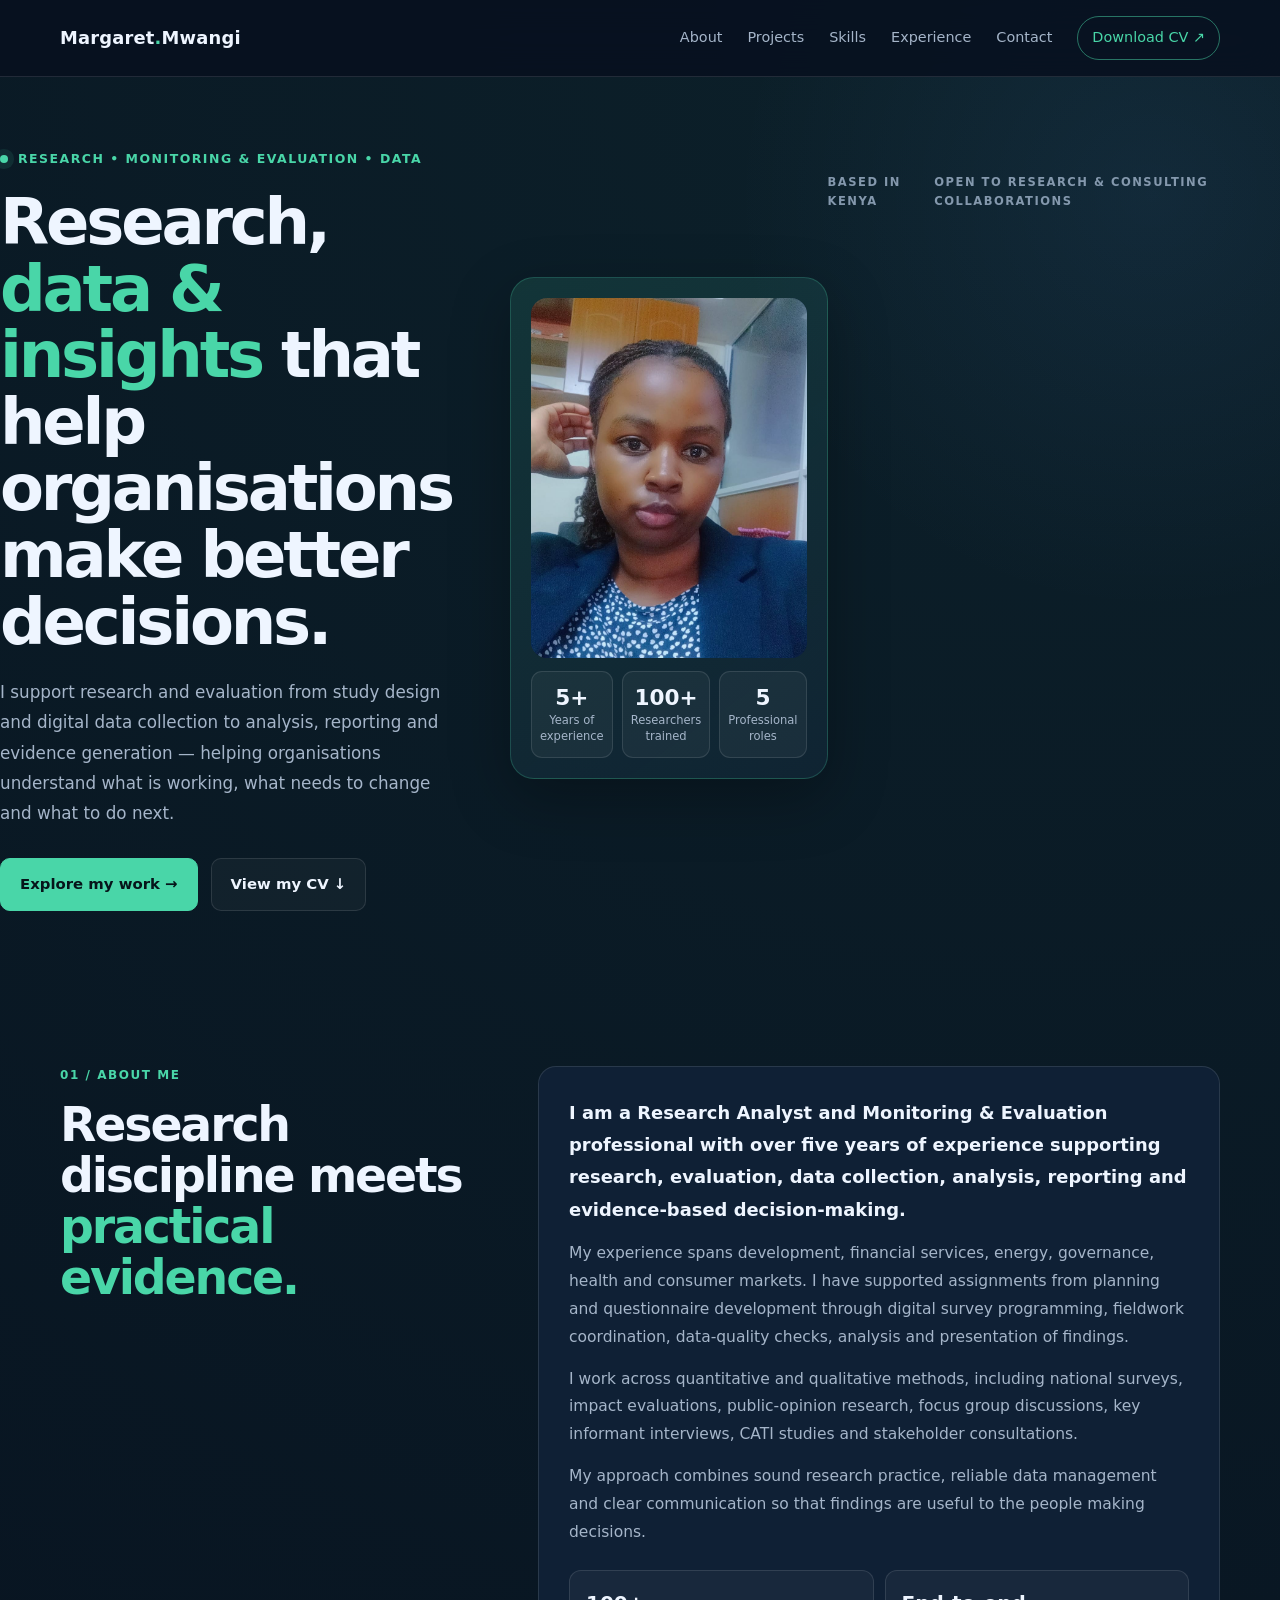
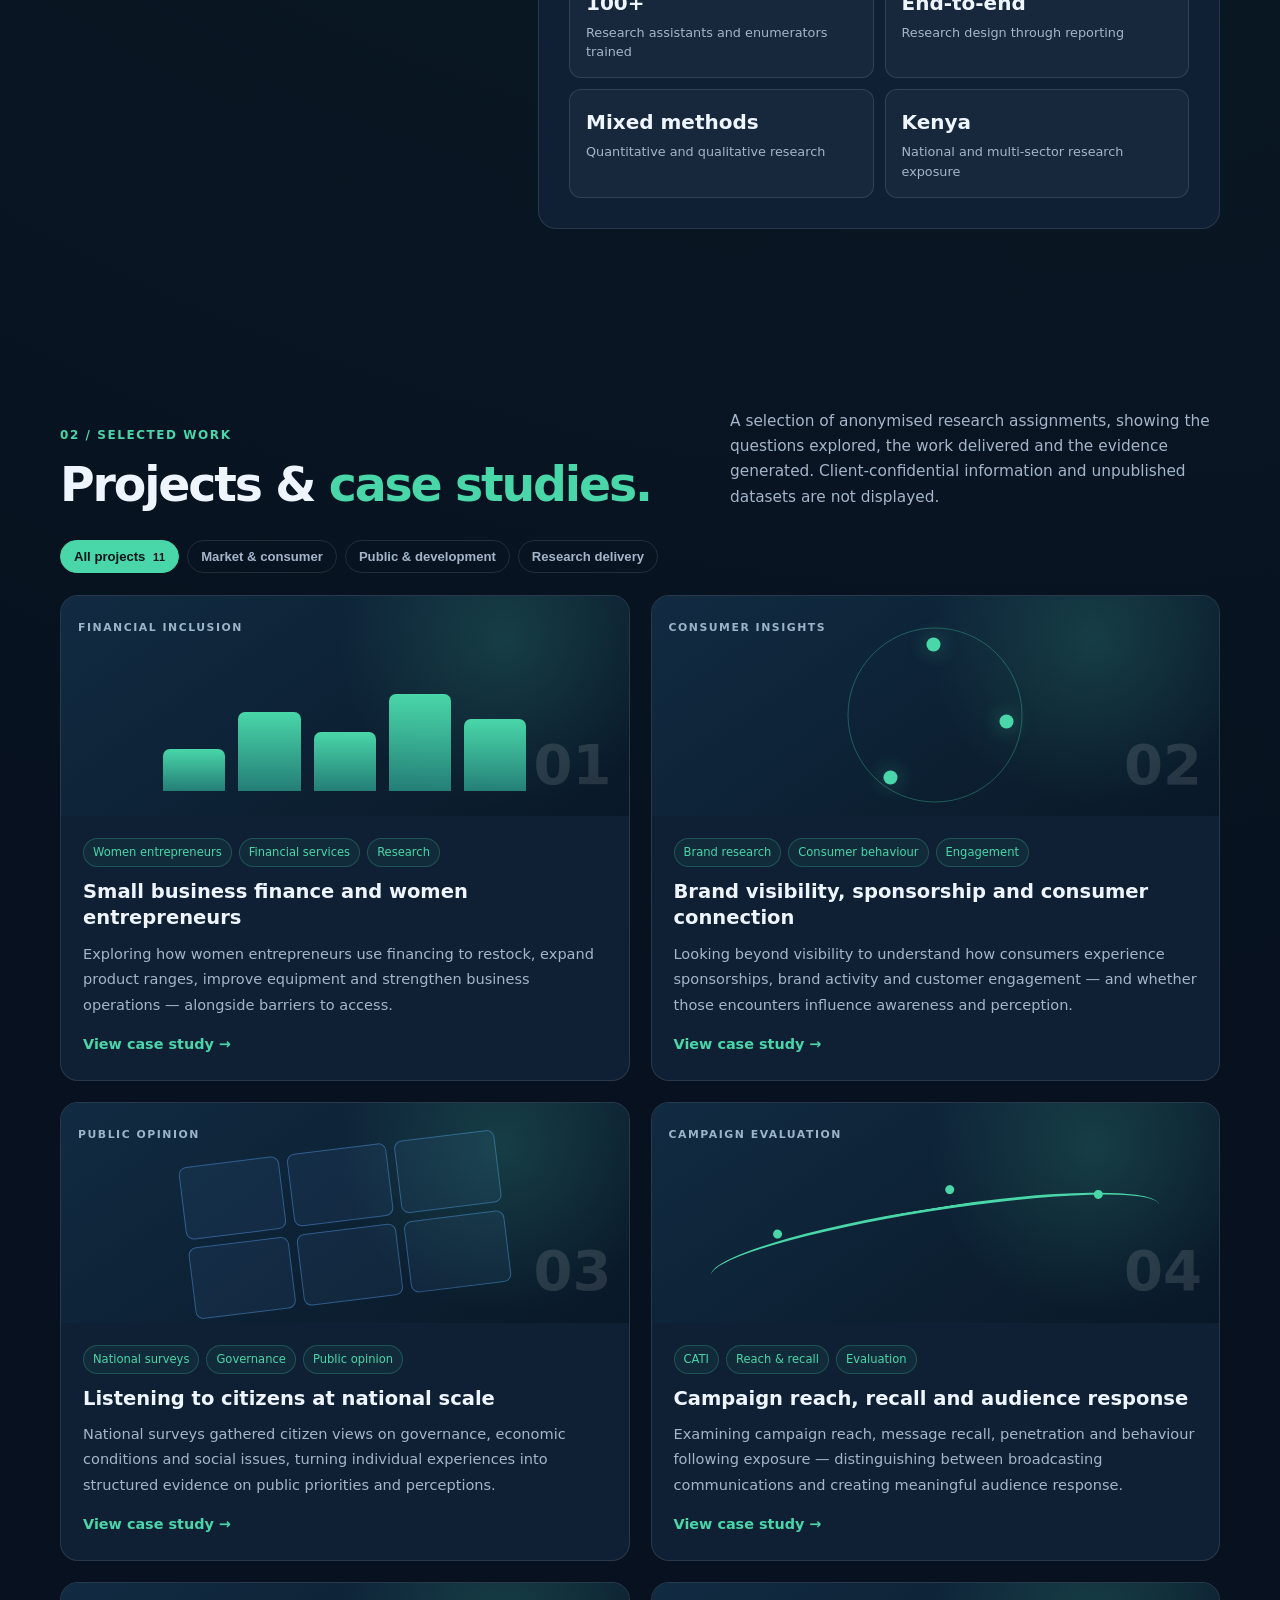
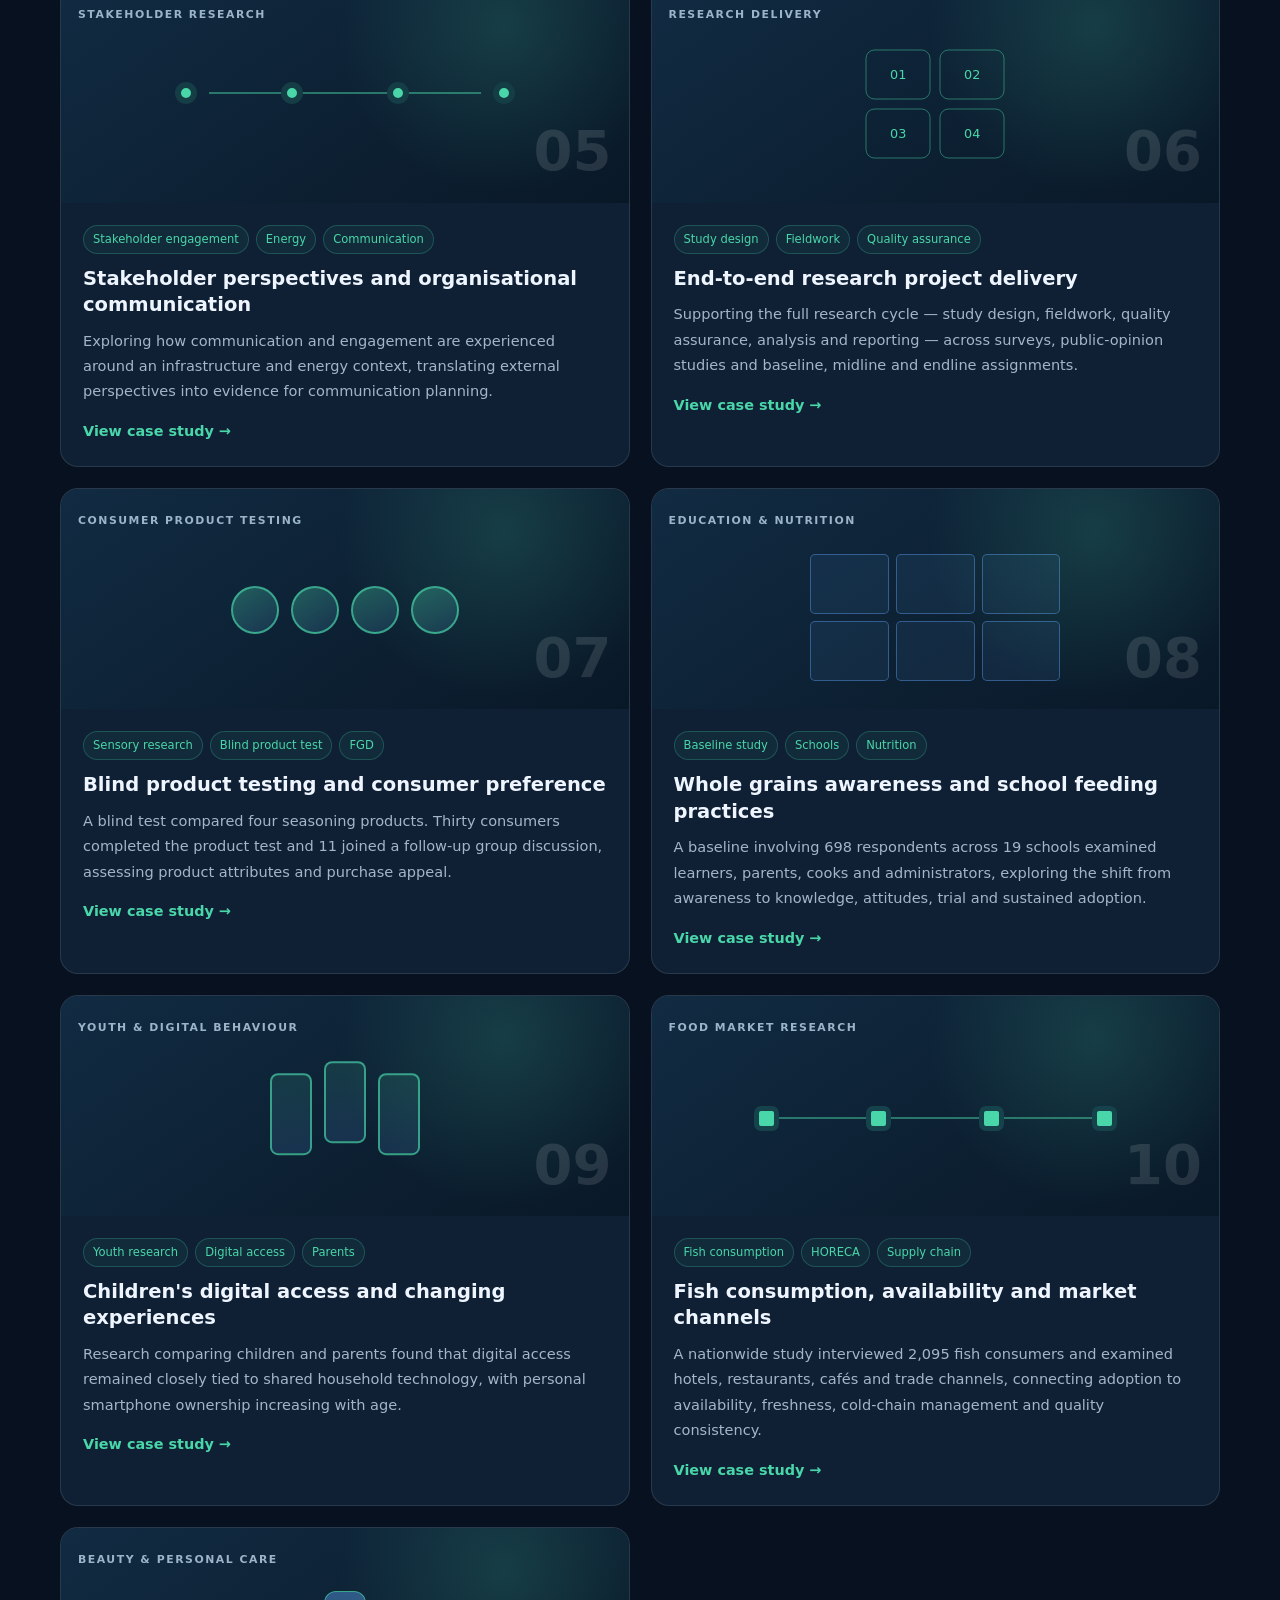
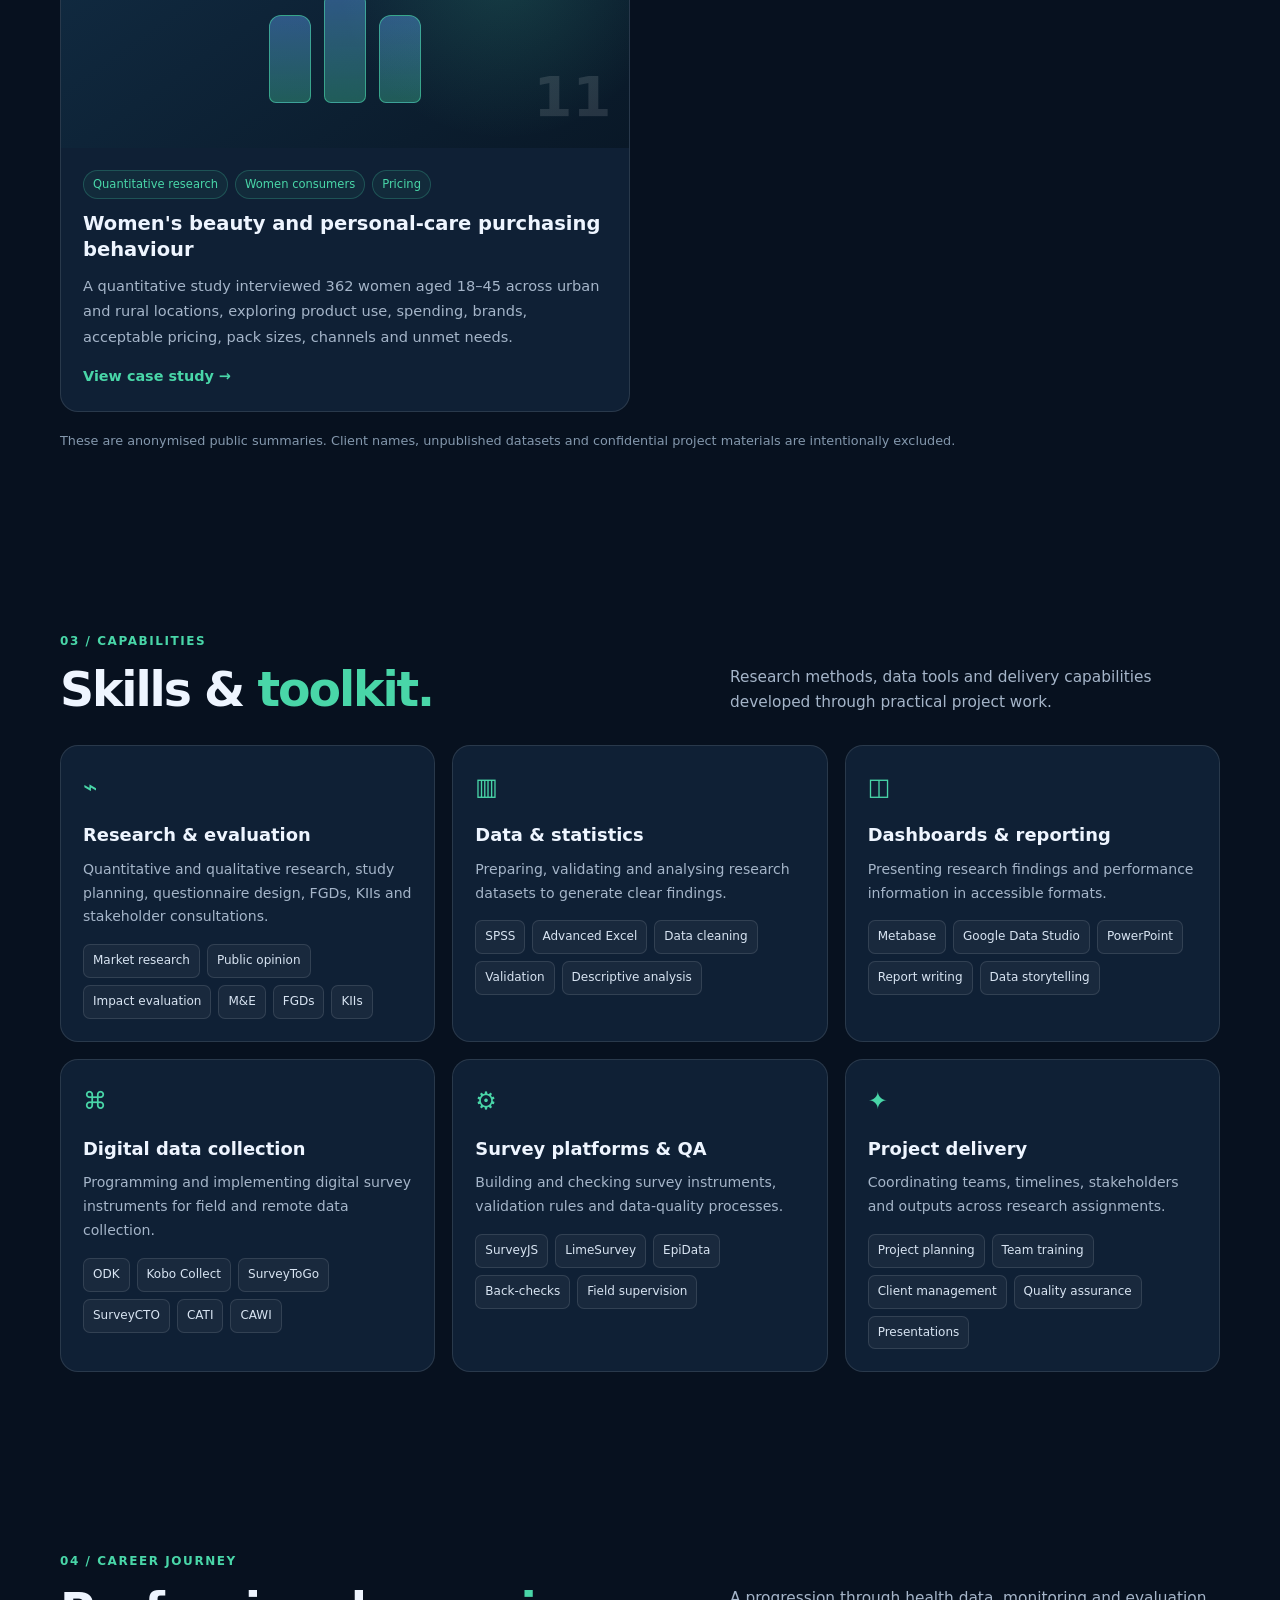
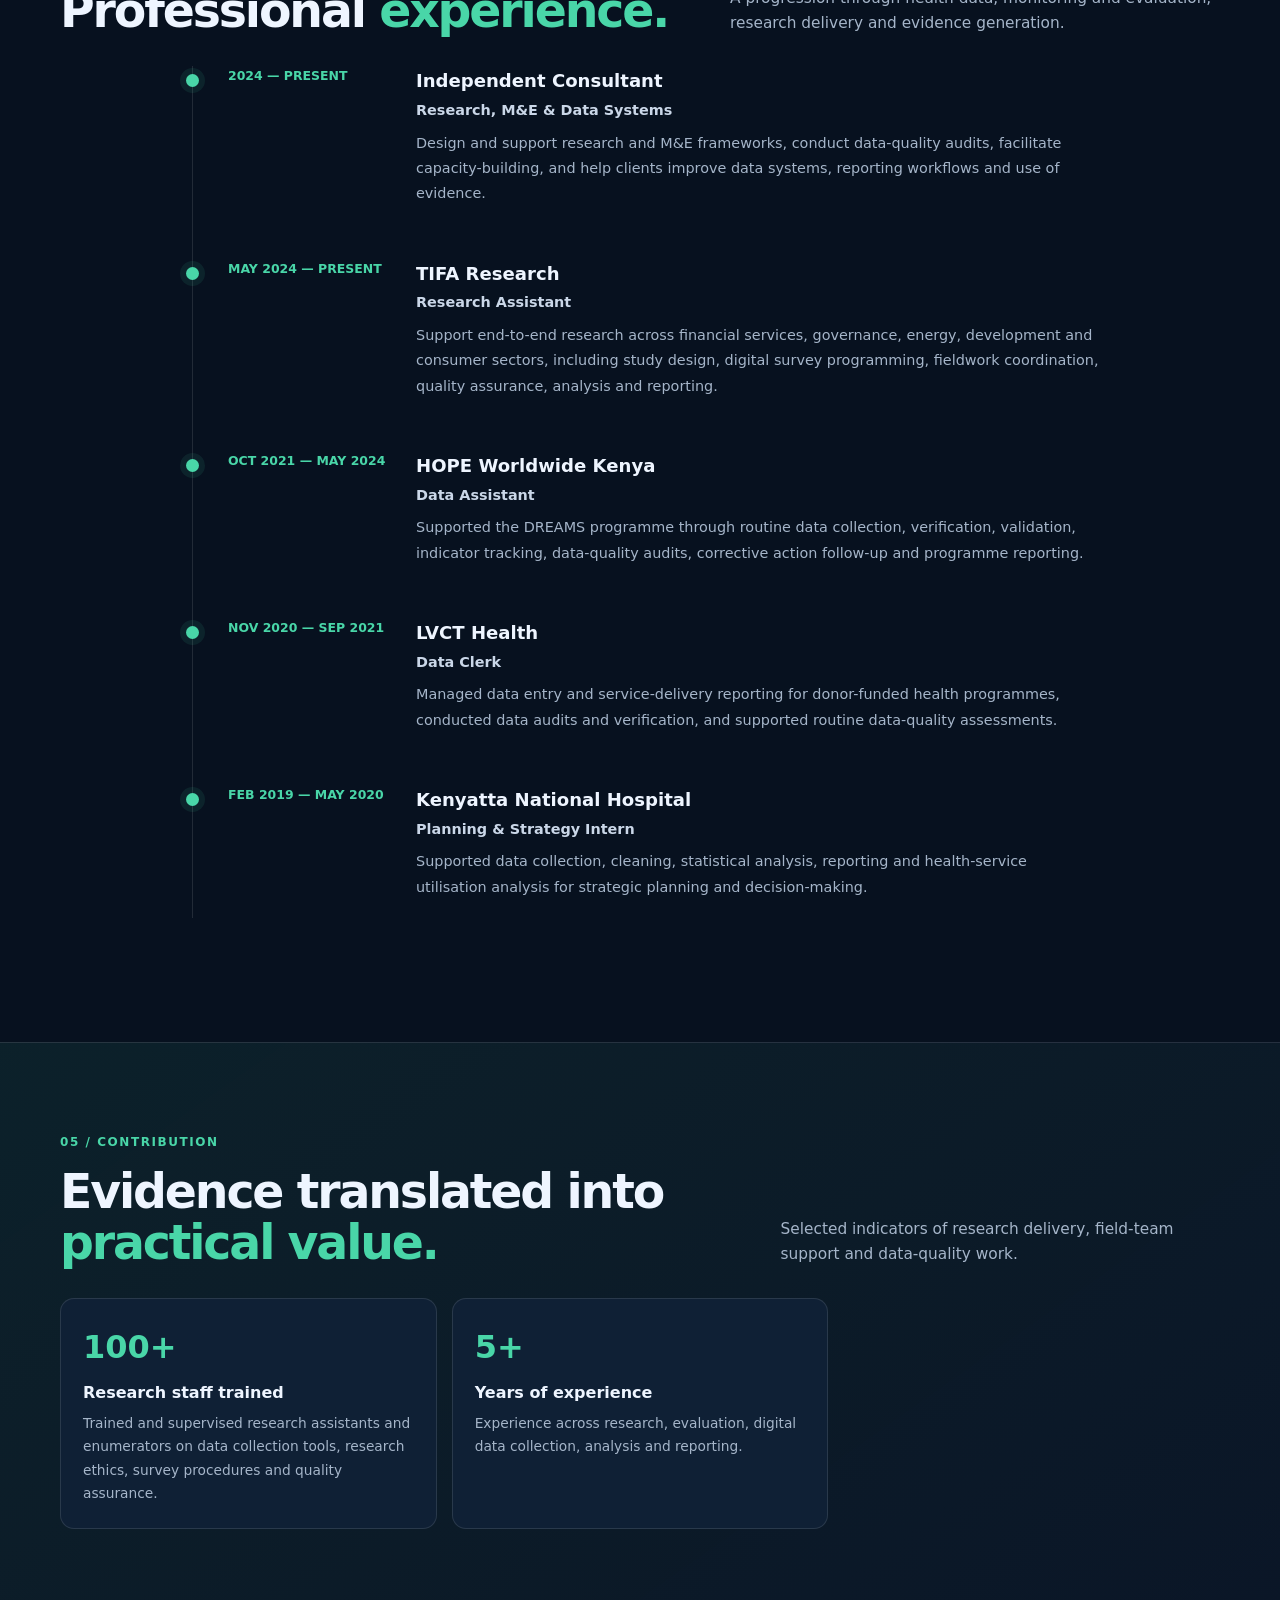
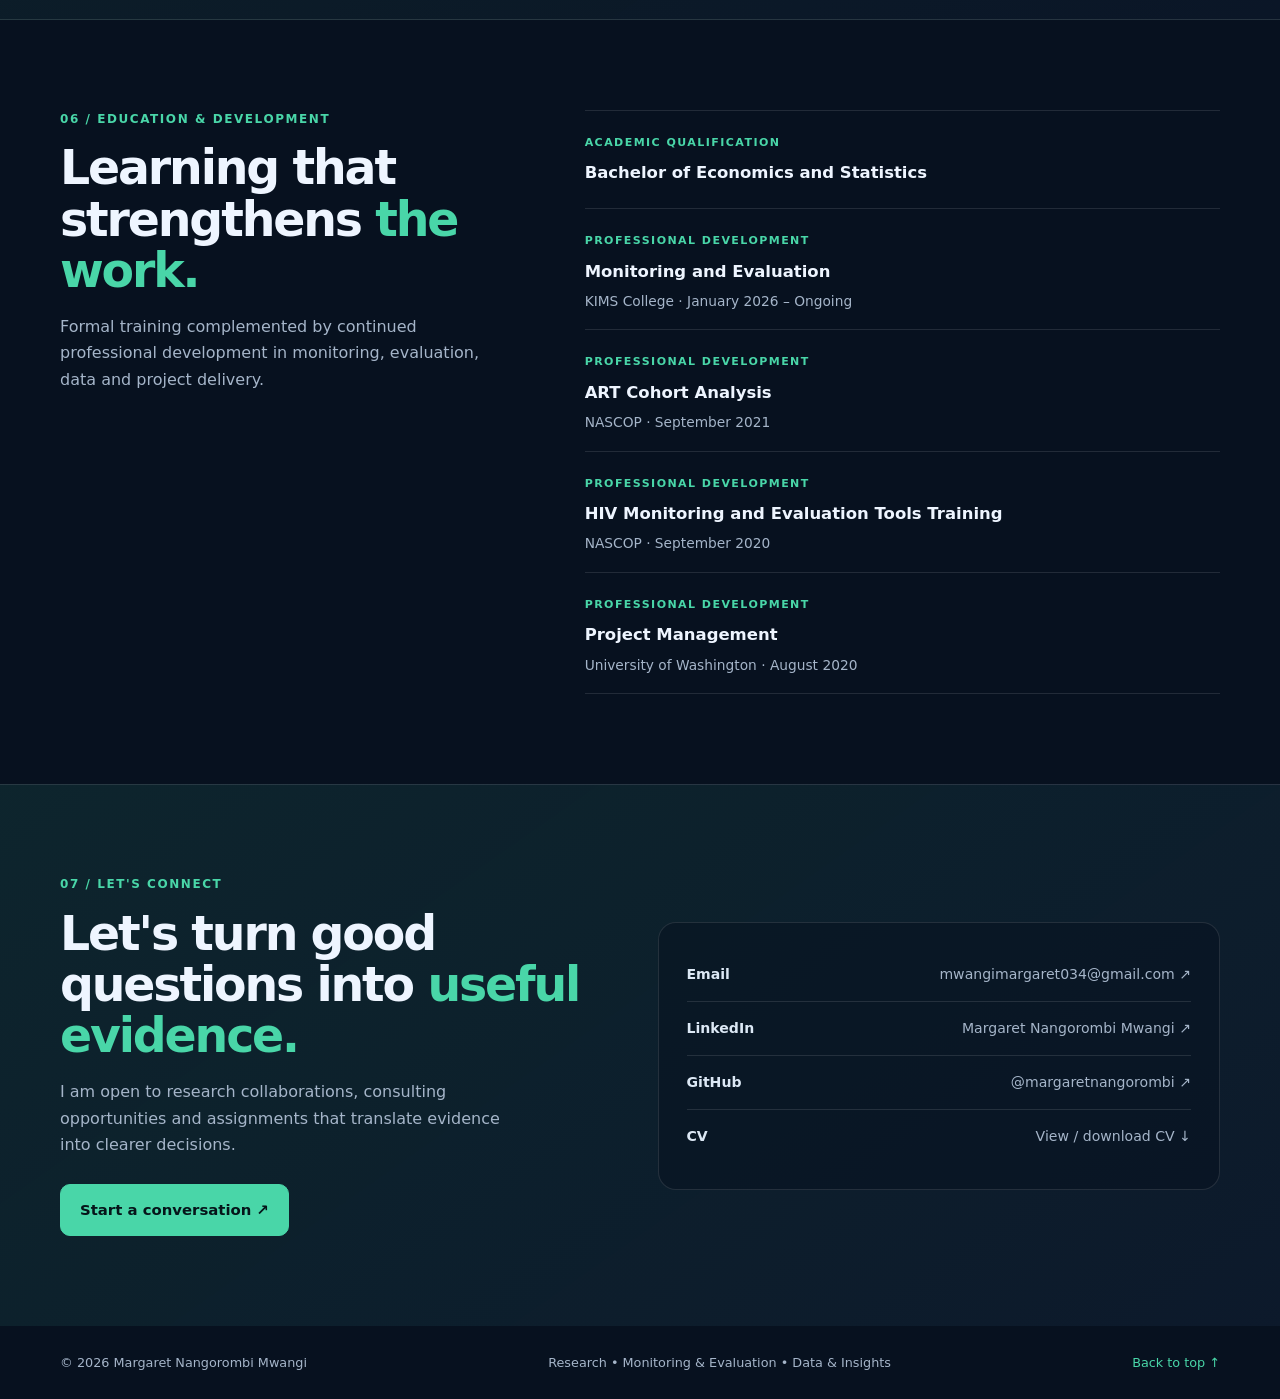
==== commit 5cb395a4: "Correct academic qualification" ====
--- a/index.html
+++ b/index.html
@@ -136,7 +136,7 @@
  <div class="container education-grid">
   <div class="reveal"><div class="kicker">06 / EDUCATION & DEVELOPMENT</div><h2>Learning that strengthens <span class="accent-text">the work.</span></h2><p class="section-copy">Formal training complemented by continued professional development in monitoring, evaluation, data and project delivery.</p></div>
   <div class="education-list reveal">
-   <article><span>ACADEMIC QUALIFICATION</span><h3>BSc in Applied Statistics with Computing</h3><p>University of Kabianga · Graduated November 2022 · Second Class Honours, Upper Division</p></article>
+   <article><span>ACADEMIC QUALIFICATION</span><h3>Bachelor of Economics and Statistics</h3></article>
    <article><span>PROFESSIONAL DEVELOPMENT</span><h3>Monitoring and Evaluation</h3><p>KIMS College · January 2026 – Ongoing</p></article>
    <article><span>PROFESSIONAL DEVELOPMENT</span><h3>ART Cohort Analysis</h3><p>NASCOP · September 2021</p></article>
    <article><span>PROFESSIONAL DEVELOPMENT</span><h3>HIV Monitoring and Evaluation Tools Training</h3><p>NASCOP · September 2020</p></article>
